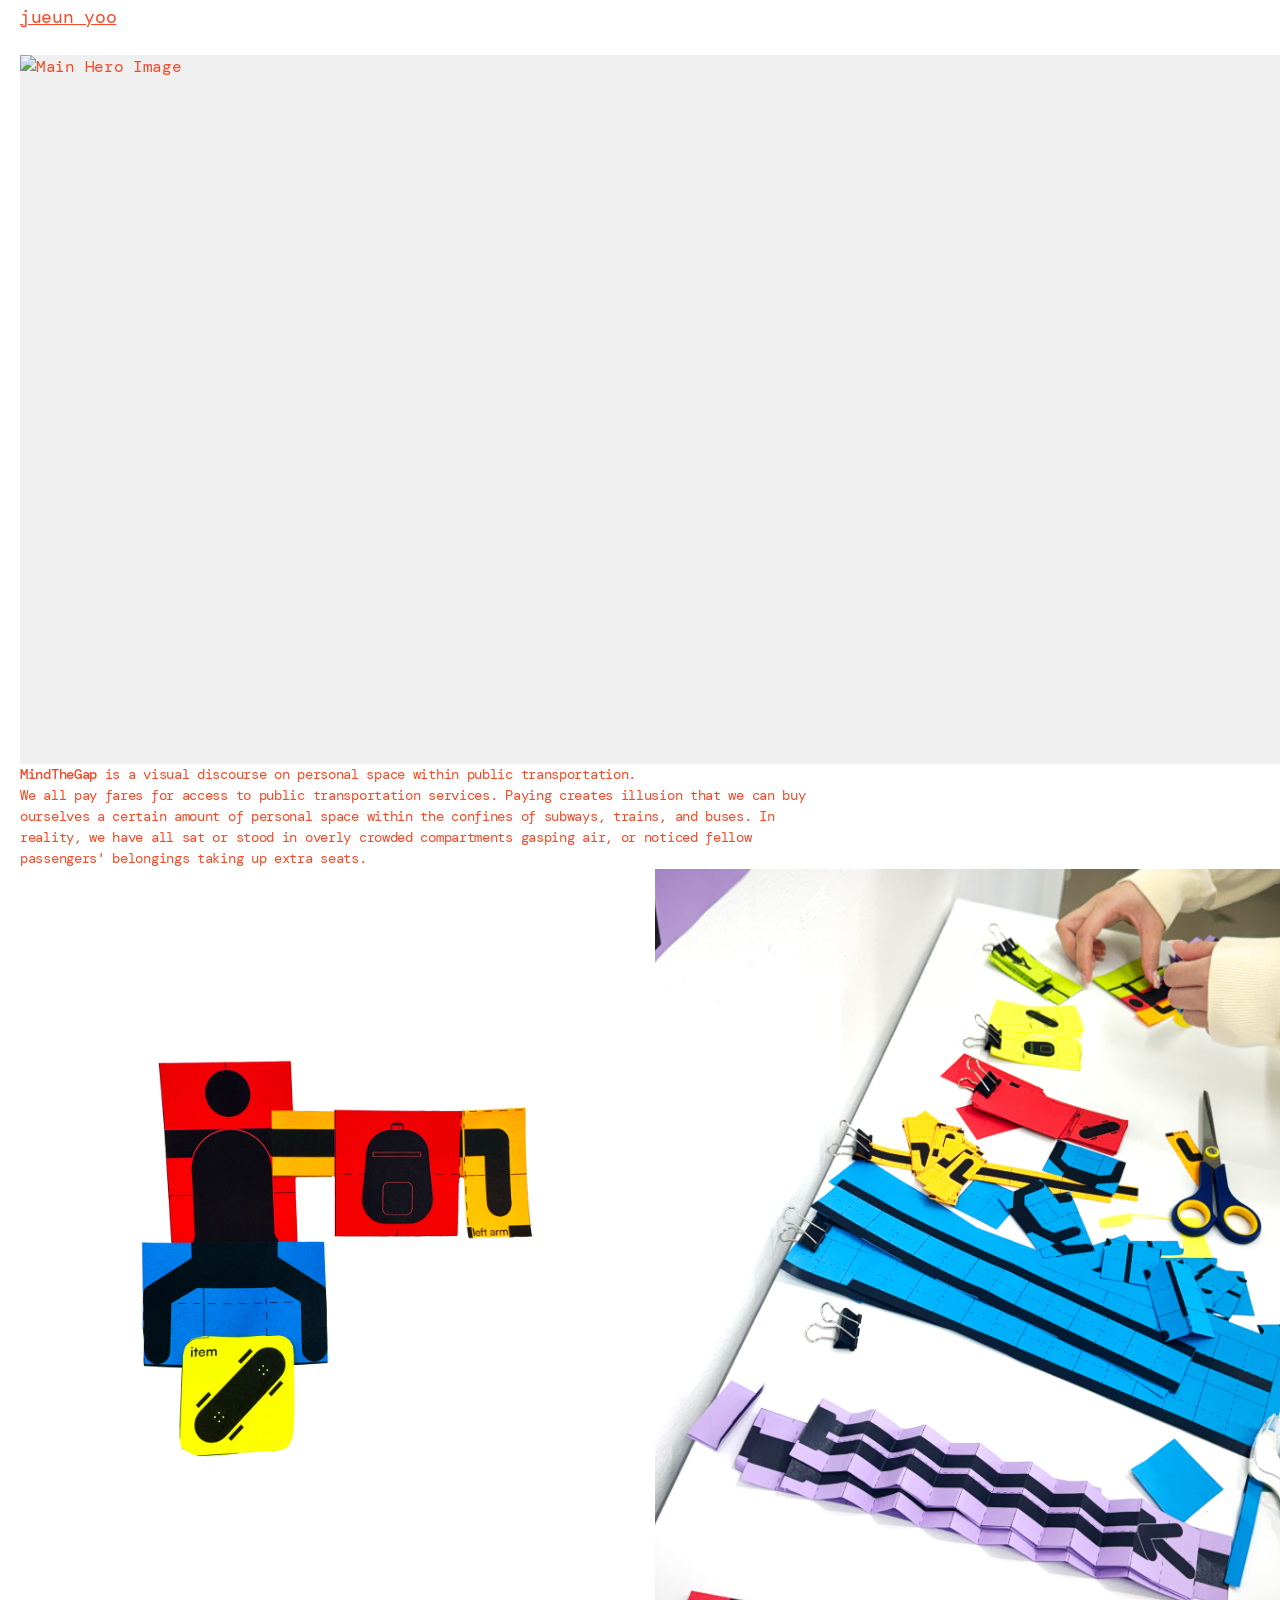
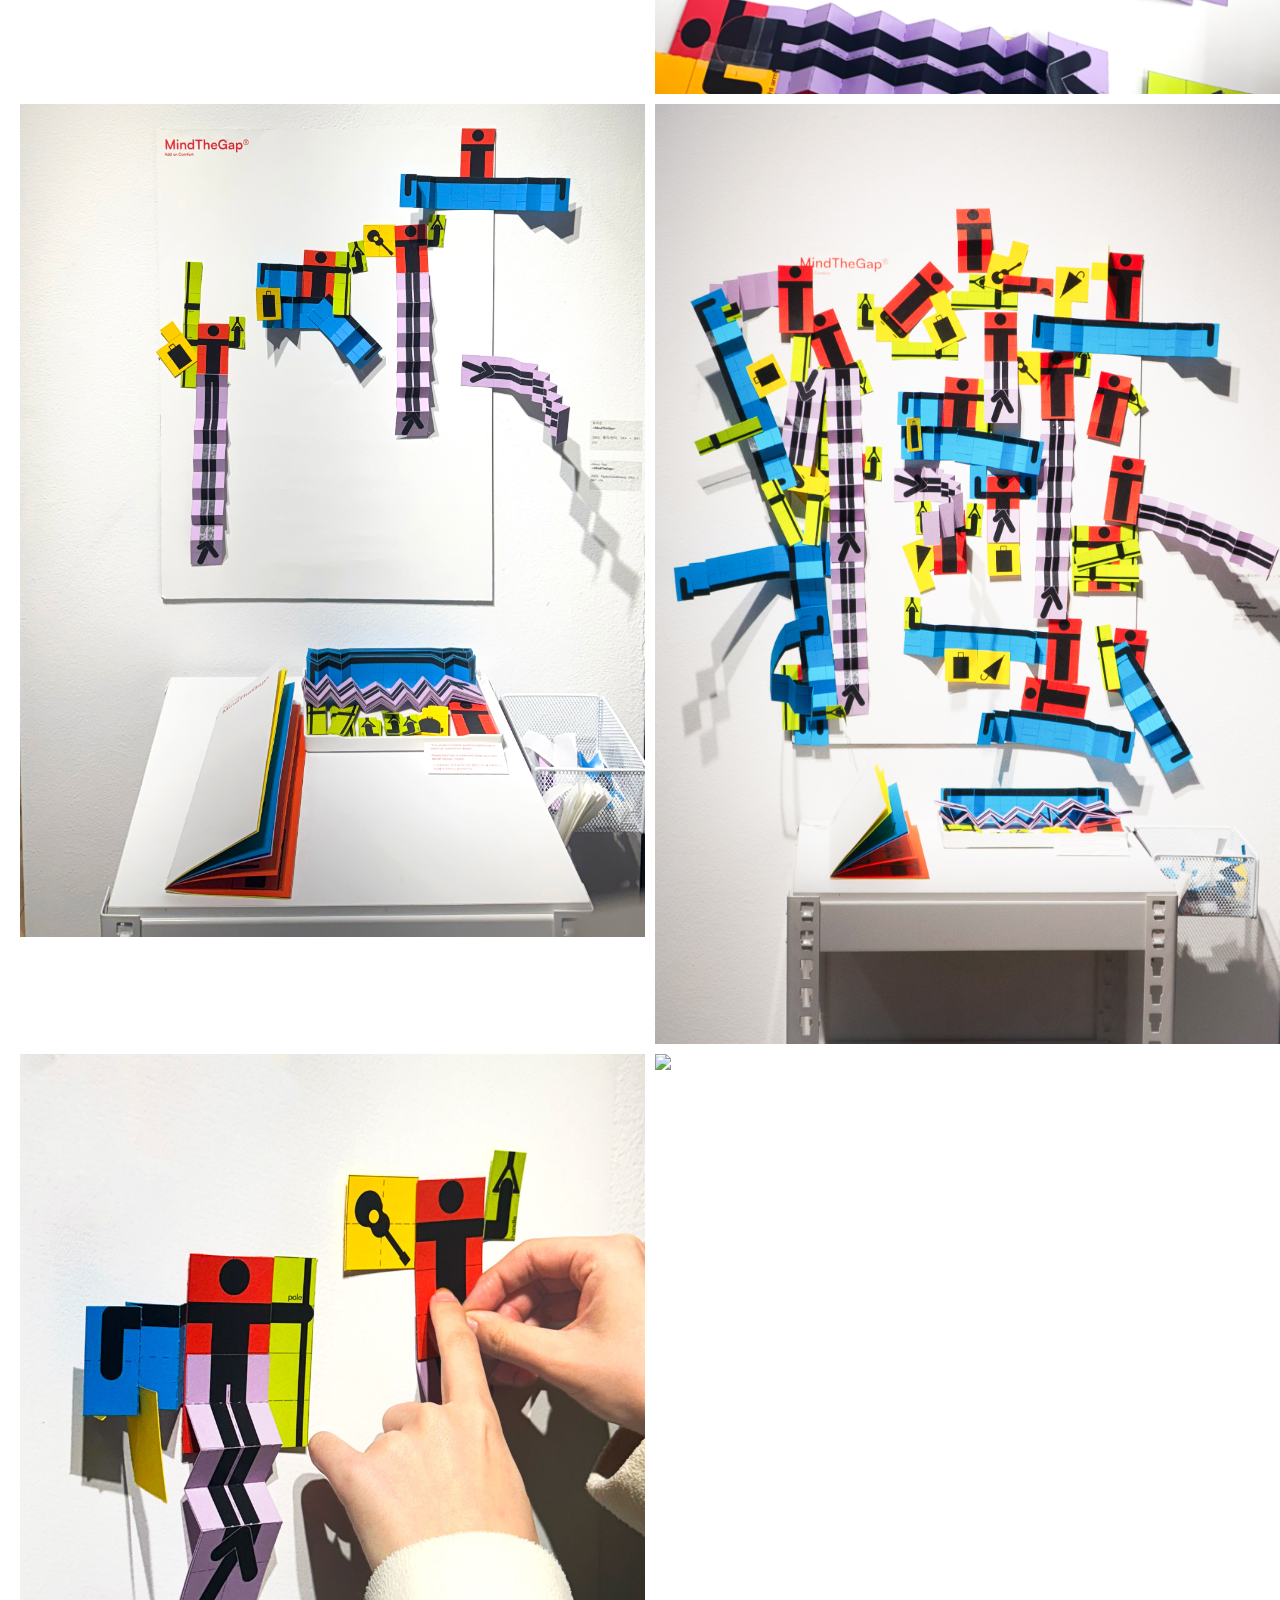
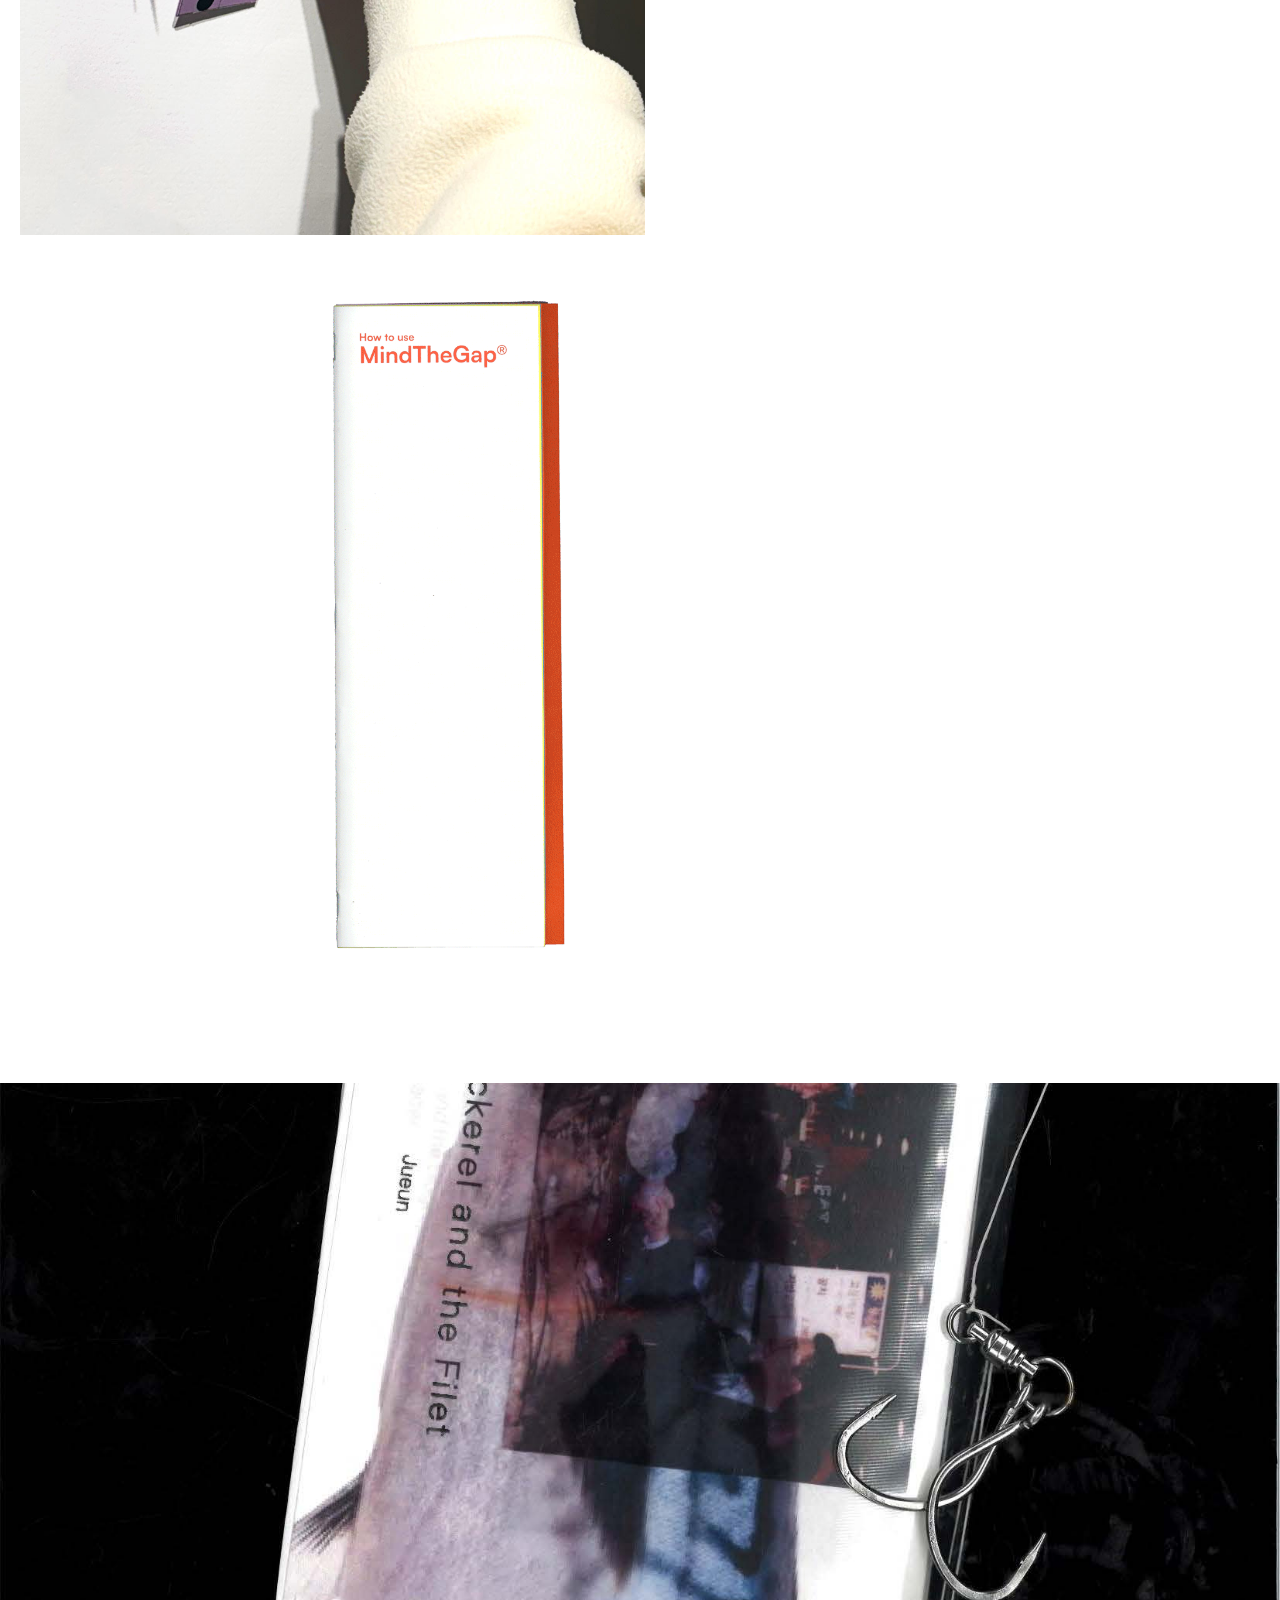
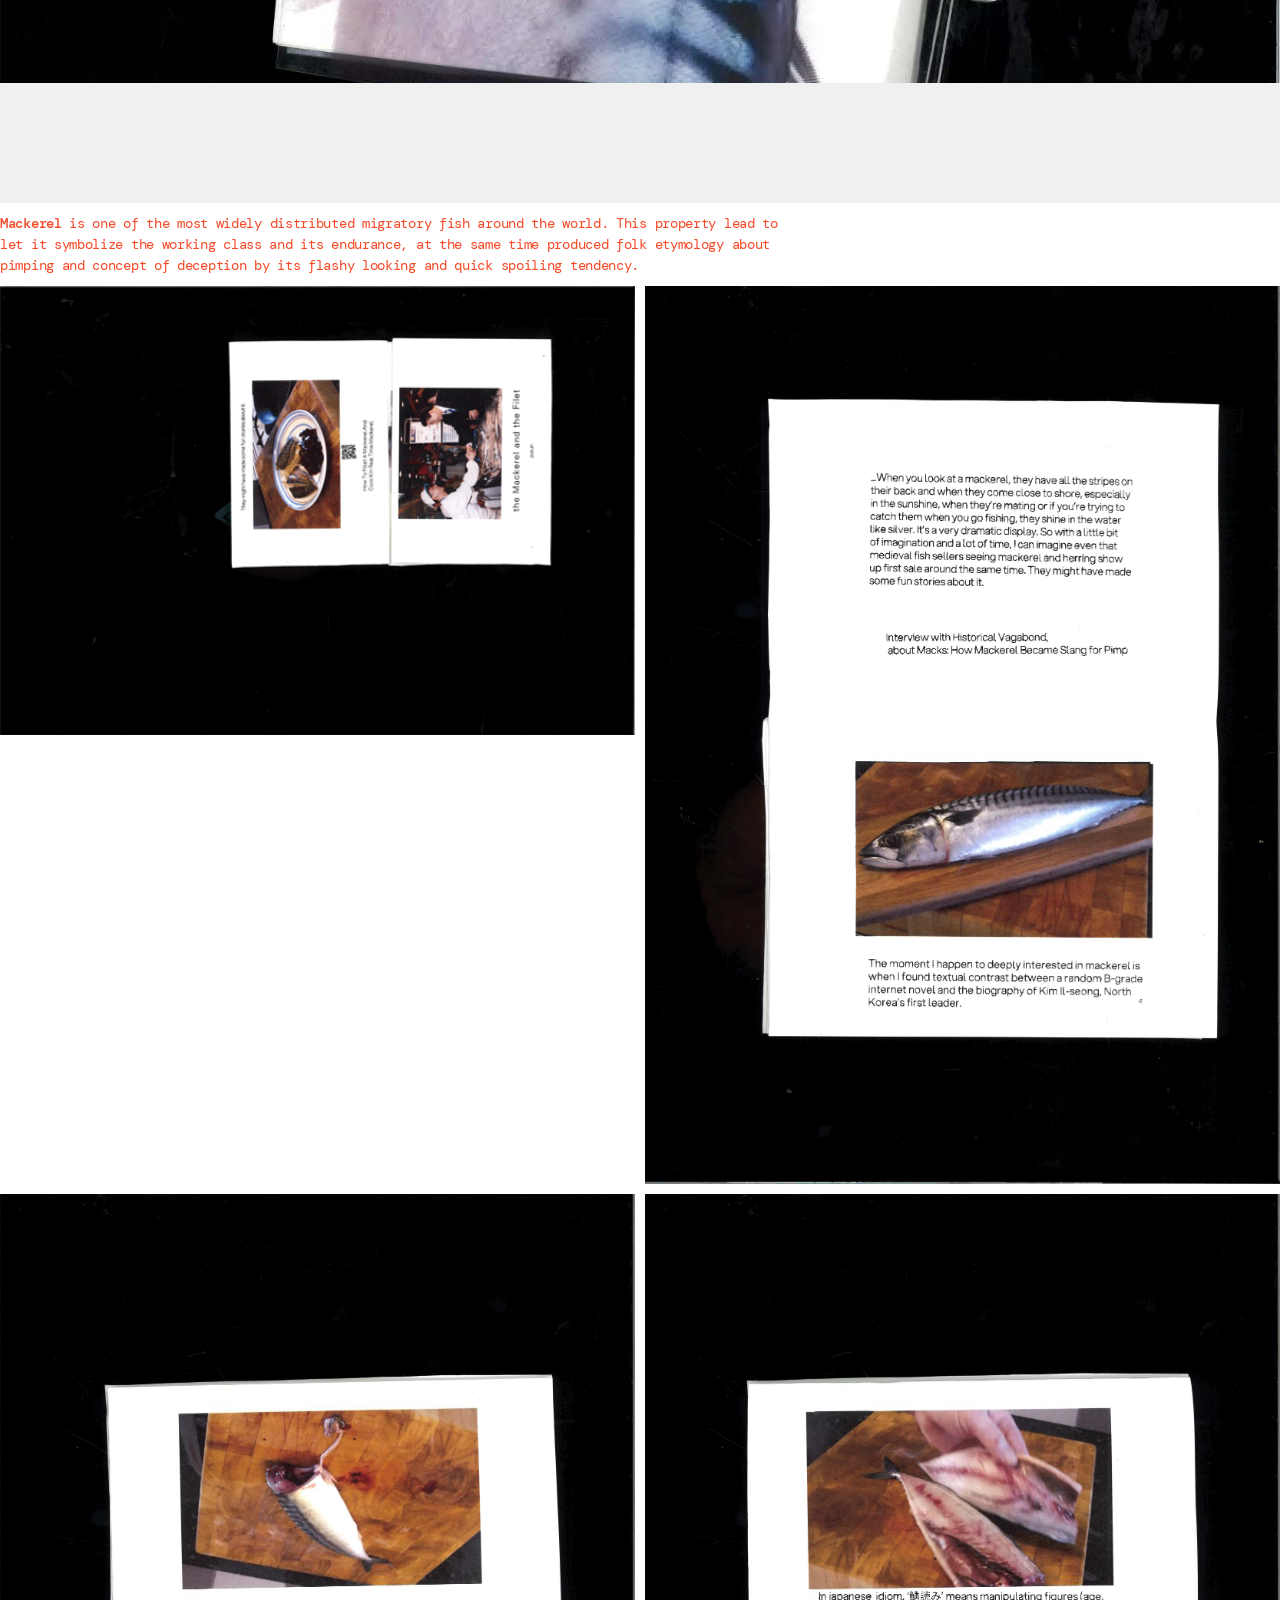
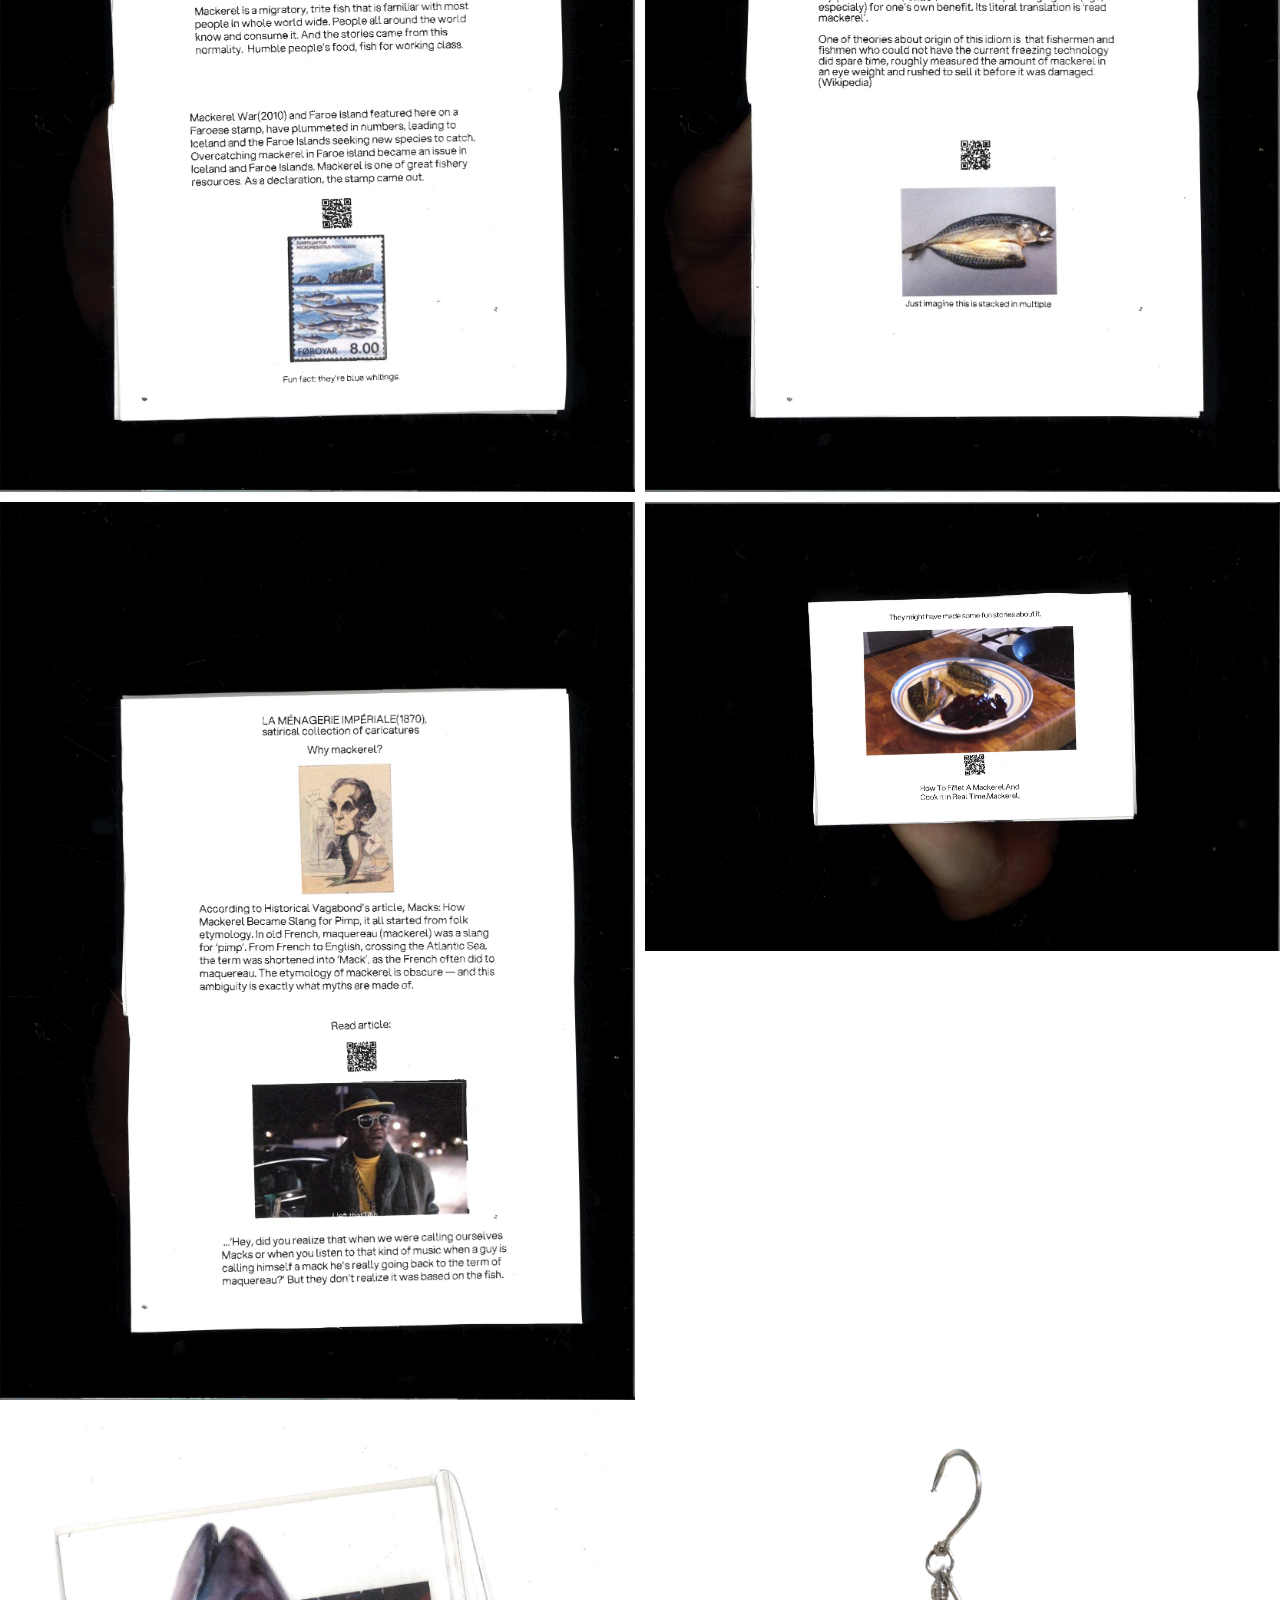
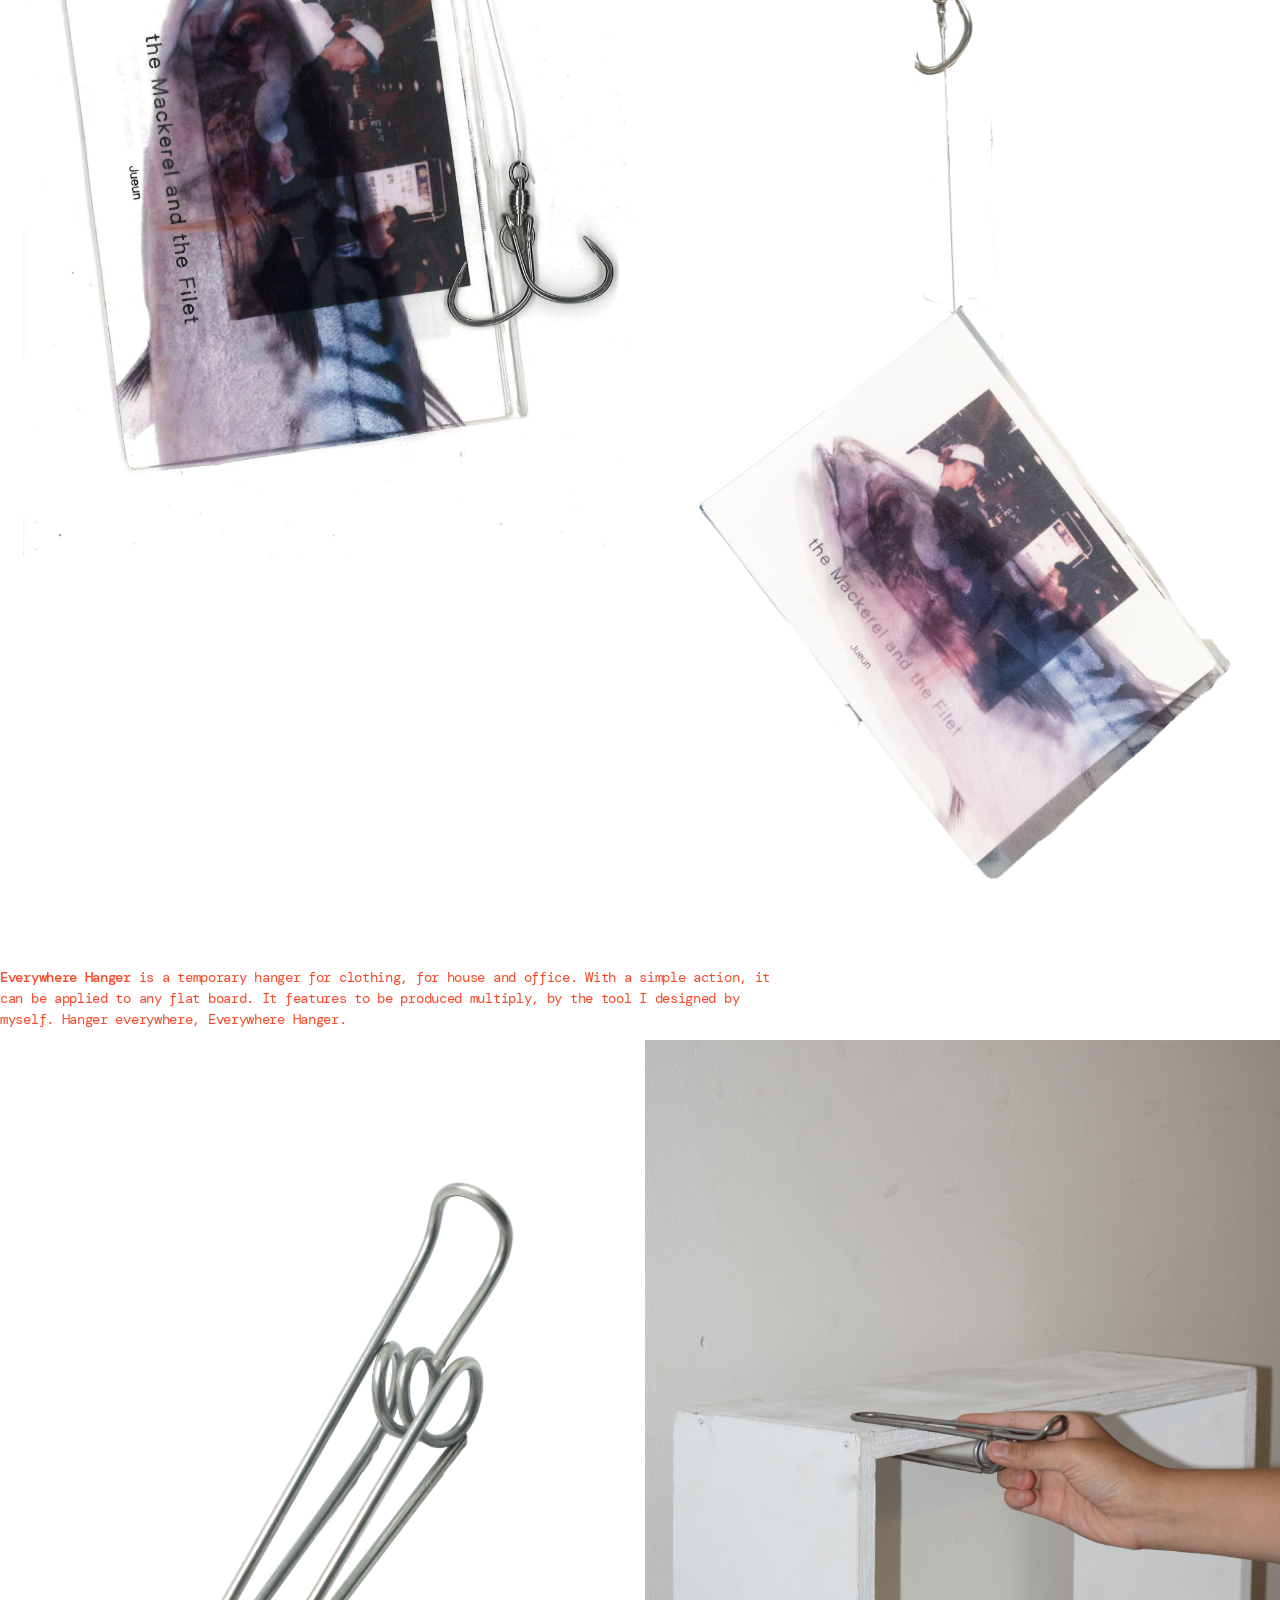
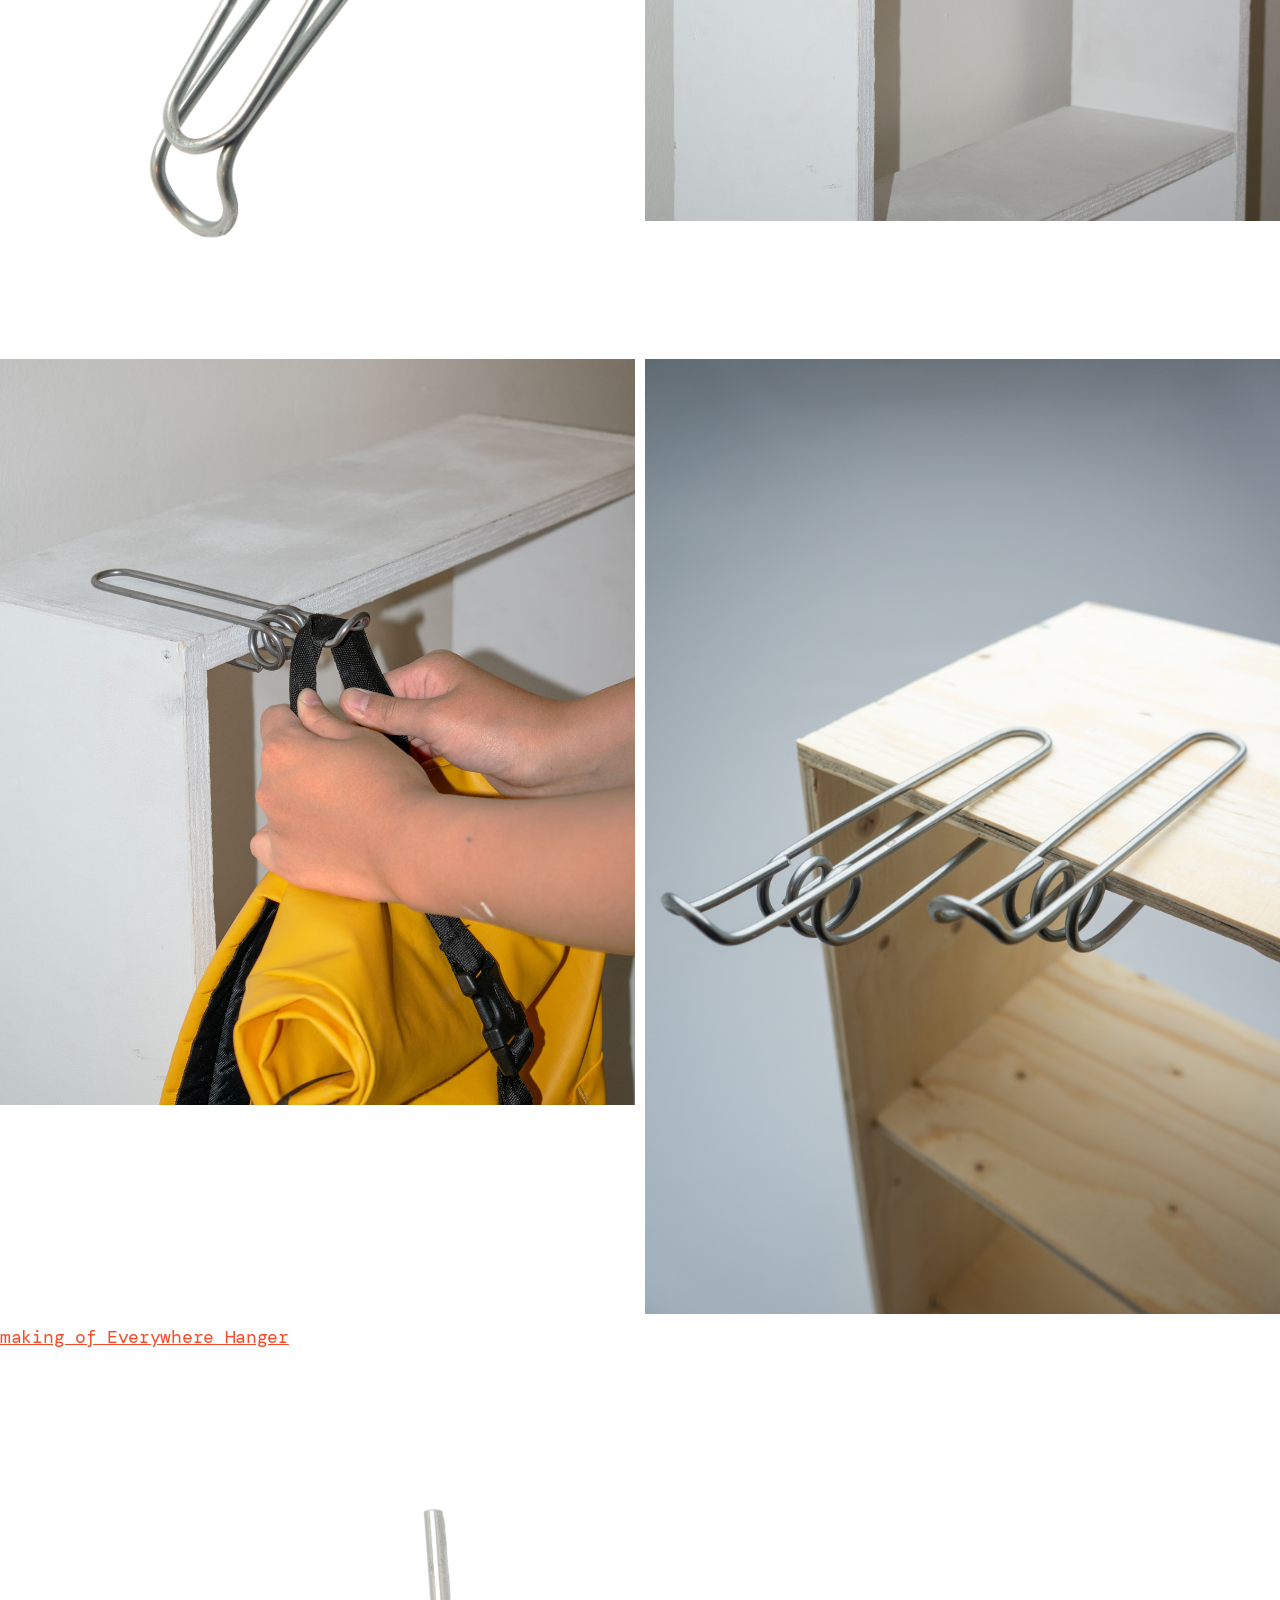
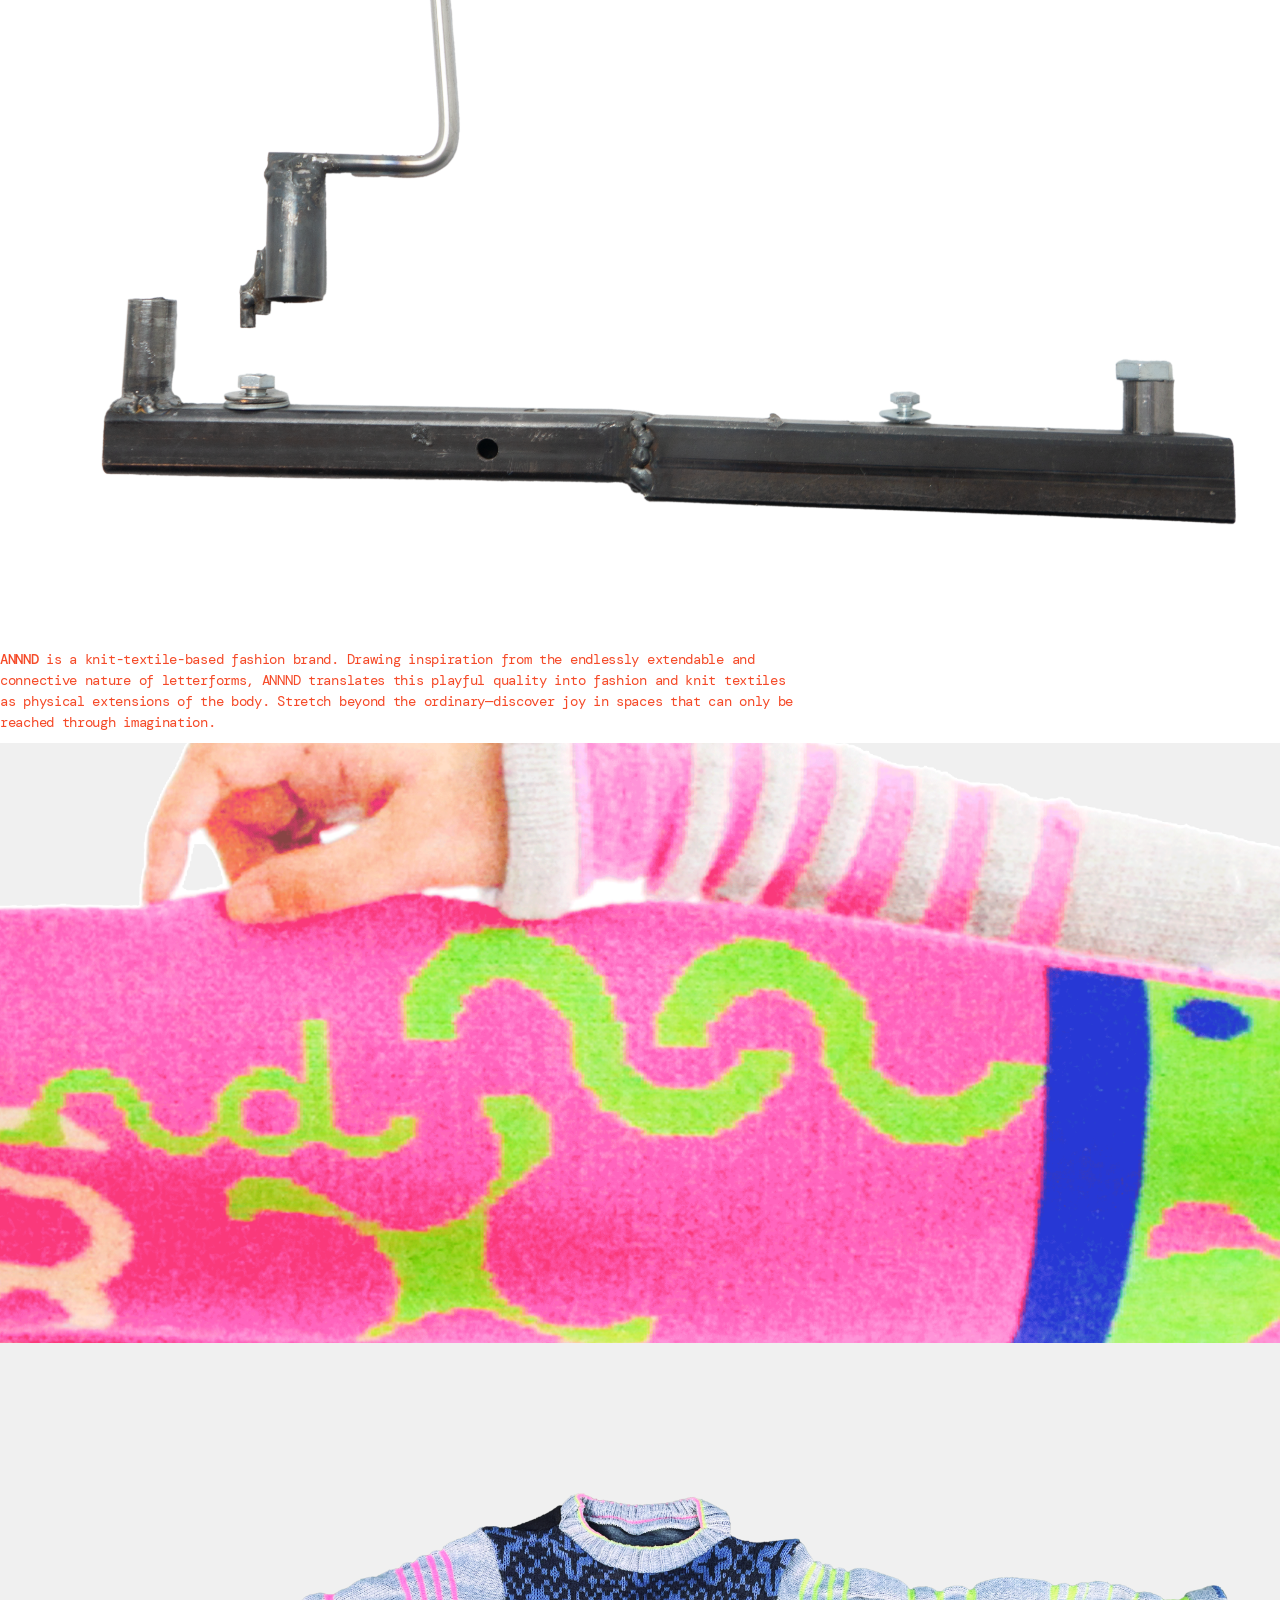
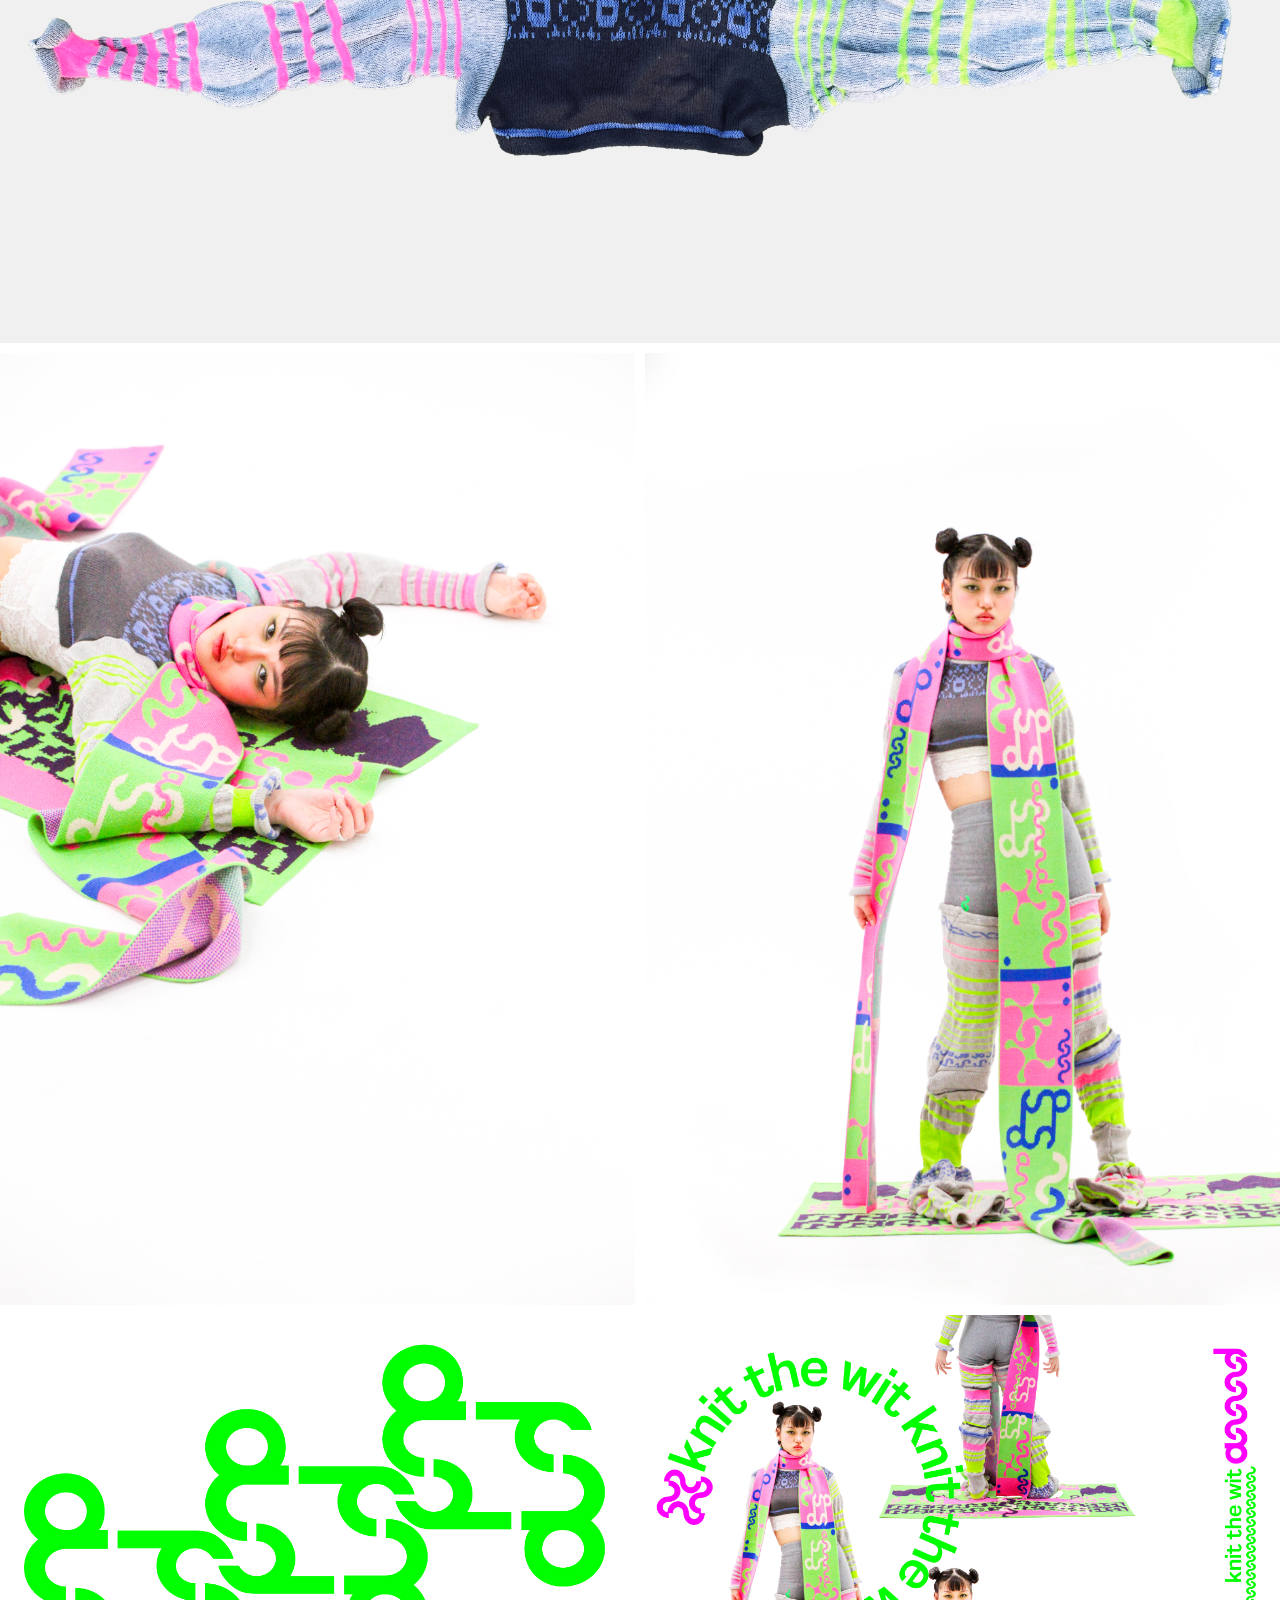
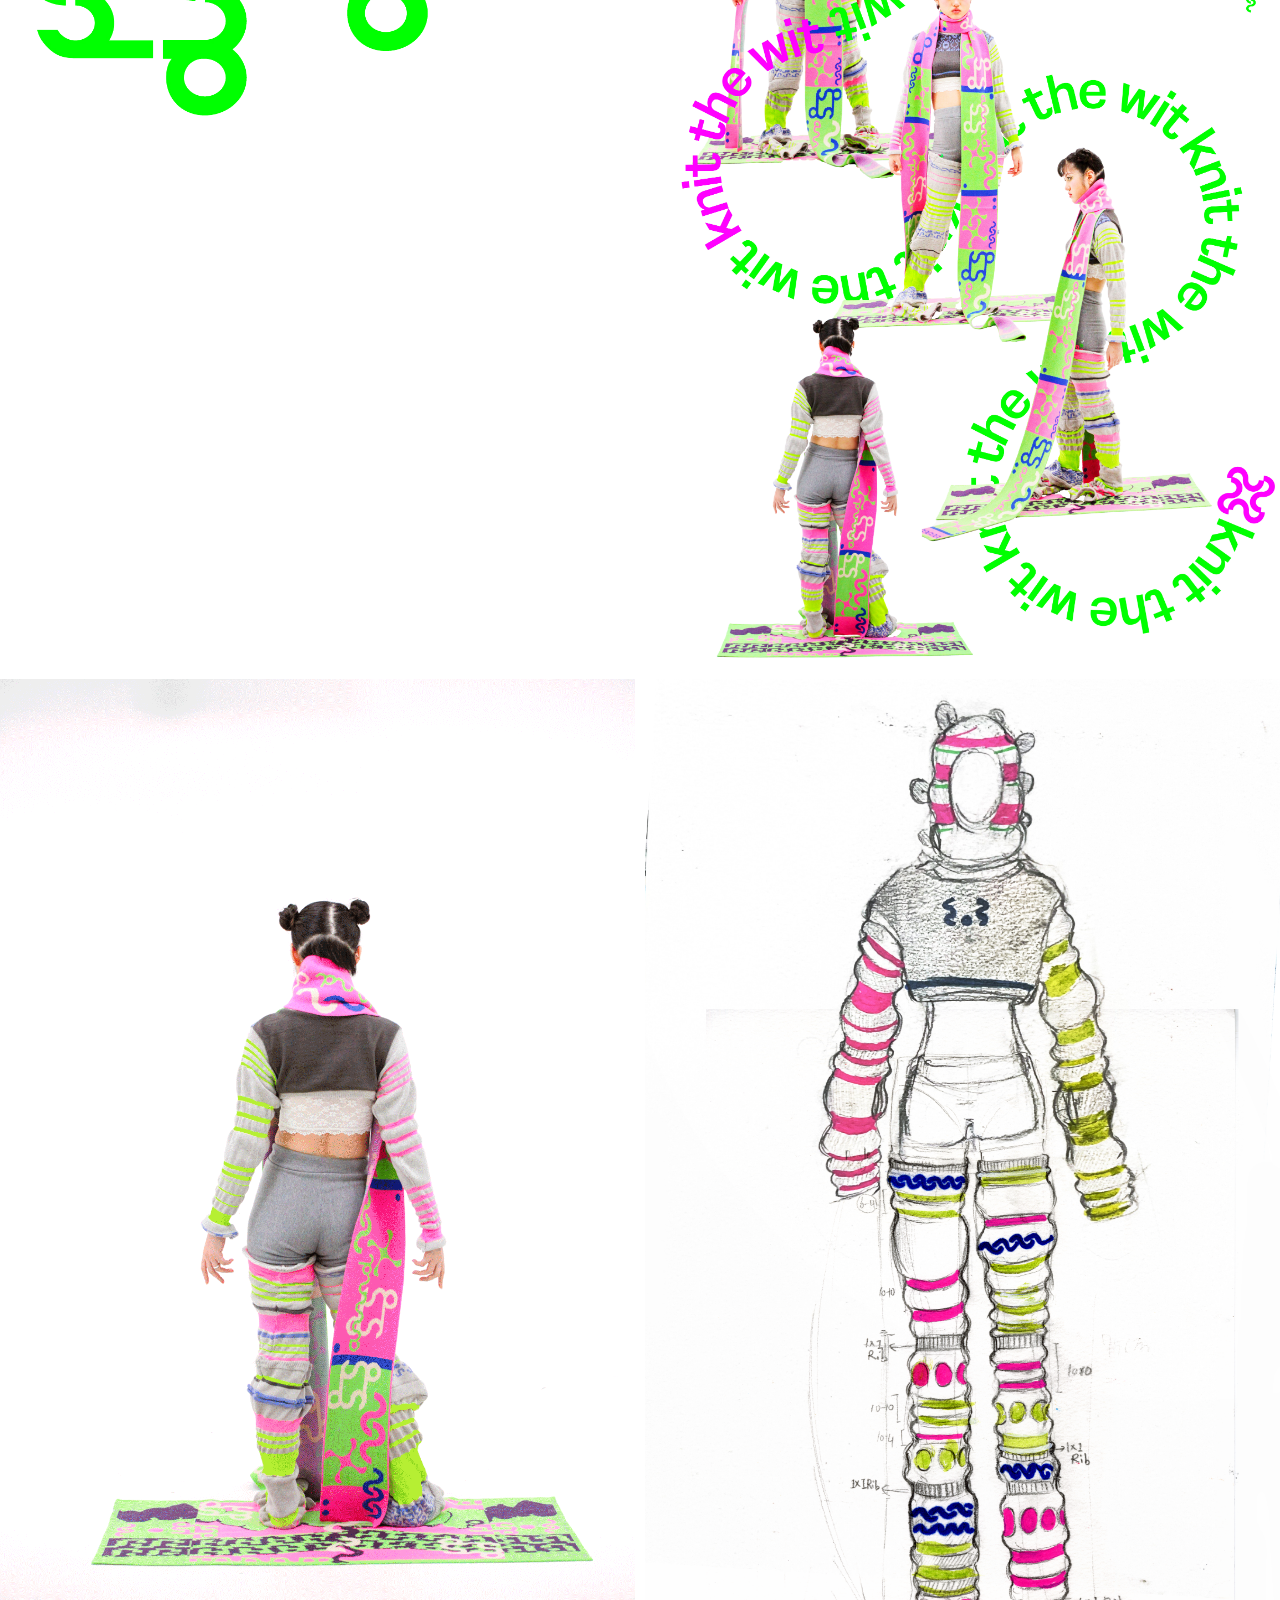
==== index.html @ 797c716d "Update index.html" ====
<!DOCTYPE html>
<html lang="ko">
<head>
  <meta charset="UTF-8">
  <meta name="viewport" content="width=device-width, initial-scale=1.0">
  <title>Jueun Yoo</title>
  <link rel="preload" as="image" href="images/Mtg_hero.webp" type="image/webp">
<link rel="preconnect" href="https://fonts.googleapis.com">
<link rel="preconnect" href="https://fonts.gstatic.com" crossorigin>
<link href="https://fonts.googleapis.com/css2?family=DM+Mono:ital,wght@0,300;0,400;0,500;1,300;1,400;1,500&family=DotGothic16&display=swap" rel="stylesheet">
  <link rel="icon" type="image/svg+xml" href="https://raw.githubusercontent.com/9june15-collab/Jueun-Yoo/refs/heads/main/icon.svg">
  <link rel="stylesheet" href="style.css">
</head>
<body>
      
  <br>
  
  <div class="container_archive">
    <p class="sticky-text"><a href="about.html">jueun yoo</a></p>
      <br>
      <!-- 프로젝트 2: MindTheGap -->
        <details class="project-dropdown" open>
          <summary class="dropdown-header">
            <span class="project-title">MindtheGap</span>
          </summary>

          <!-- 드롭다운으로 아래에 펼쳐지는 내용 -->
          <div class="hero-media">
  <img src="images/Mtg_hero.webp" 
    alt="Main Hero Image"
    width="1920" 
    height="1080"
    fetchpriority="high"
    decoding="async">
</div>
            <div class="project-info">
              <p id="detailDescription"><span class="highlight">MindTheGap</span> is a visual discourse on personal space within public transportation. 
              We all pay fares for access to public transportation services. Paying creates illusion that we can buy ourselves a certain amount of personal space within the confines of subways, trains, and buses. In reality, we have all sat or stood in overly crowded compartments gasping air, or noticed fellow passengers' belongings taking up extra seats. </p>
            </div>
 
            <div class="detail-media">
            
          <img src="images/Mindthegap.JPG">
              <img src="images/Mtg_proto.png">
              <img src="images/Mtg2.jpg">
              <img src="images/Mtg3.jpg">
              <img src="images/Mtg_photo.jpg">
              <img src="images/Mtg_exhibition.png">
              <img src="gifs/Mtg_booklet.gif">
            </div>
          </div>
        </details>

    <!-- 프로젝트 1: the Fillet and the Fish -->
          <details class="project-dropdown" open>
          <summary class="dropdown-header">
            <span class="project-title">the Filet and the Fish</span>
          </summary>

          <!-- 드롭다운으로 아래에 펼쳐지는 내용 -->
          <div class="dropdown-content">
            <div class="hero-media">
      <img src="images/macks.jpg" alt="Main Hero Image">
    </div>
            <div class="project-info">
              <p id="detailDescription"><span class="highlight">Mackerel</span> is one of the most widely distributed migratory fish around the world. This property lead to let it symbolize the working class and its endurance, at the same time produced folk etymology about pimping and concept of deception by its flashy looking and quick spoiling tendency. </p>
            </div>
      
            
            <div class="detail-media">
              <img src="gifs/mackerel1.gif">
          <img src="images/zine_pg2.png">
          <img src="images/zine_pg3.png">
          <img src="images/zine_pg4.png">
          <img src="images/zine_pg5.png">
          <img src="images/zine_pg6.png">
             <img src="images/mackerel zine.png">
              <img src="images/mackerel-zine.png">
            </div>
          </div>
        </details>
      <!-- 프로젝트 1: EverywhereHanger -->
    
          <details class="project-dropdown" open>
          <summary class="dropdown-header">
            <span class="project-title">Everywhere Hanger</span>
          </summary>

          <!-- 드롭다운으로 아래에 펼쳐지는 내용 -->
          <div class="dropdown-content" open>
            <div class="project-info">
              <p id="detailDescription"><span class="highlight">Everywhere Hanger</span> is a temporary hanger for clothing, for house and office. With a simple action, it can be applied to any flat board. It features to be produced multiply, by the tool I designed by myself. Hanger everywhere, Everywhere Hanger.</p>
            </div>

            <div class="detail-media">
            
          <img src="images/everywhere hanger.png">
          <img src="images/hanger.jpg">
              <img src="images/hanger2.jpg">
              <img src="images/hanger3.png">
              
            </div>
            <div class="hero-media2">
               <div class="project-info">
              <p><a href="https://vimeo.com/1214545983?share=copy" style="font-size 14px;">making of Everywhere Hanger</a></p>
              </div> 
              <img src="images/hanger_tool.png" style="width: 100%; height: auto;">
              
              </div>
          </div>
        </details>
      <!-- 프로젝트 2: ANNND -->
        <details class="project-dropdown" open>
          <summary class="dropdown-header">
            <span class="project-title">ANNND</span>
          </summary>

          <div class="dropdown-content">
            
            <div class="project-info">
                <p id="detailDescription"><span class="highlight">ANNND</span> is a knit-textile-based fashion brand. Drawing inspiration from the endlessly extendable and connective nature of letterforms, ANNND translates this playful quality into fashion and knit textiles as physical extensions of the body. Stretch beyond the ordinary—discover joy in spaces that can only be reached through imagination. </p>
            </div>
            <div class="hero-media">
              <img src="images/ANNND_hero.png">
     <img src="images/ANNND_upper.png">
    </div>
            
            <div class="detail-media">
           <img src="images/ANNND_thumb.jpg">
            <img src="images/ANNND.jpg">
               
         
              <img src="images/ANNND_vector.png">
               <img src="images/ANNND_poster.jpg">
              <img src="gifs/annnd.gif">
              <img src="images/ANNND_sketch.png">
              <img src="images/ANNND_exhib.png">
              <img src="images/ANNND_poster2.png">
               <img src="images/ANNND_muffler.png">
              <!-- <img src="images/ANNND_vector2.png"> -->
              
            </div> 
          </div>
        </details>

 
                  <!-- 프로젝트 2: WOW -->
        <details class="project-dropdown" open>
          <summary class="dropdown-header">
            <span class="project-title">Magazine WOW(82-85)</span>
          </summary>

          <!-- 드롭다운으로 아래에 펼쳐지는 내용 -->
          <div class="dropdown-content">

            <div class="detail-media">
               <div class="project-info">
              <p id="detailDescription"><span class="highlight">Magazine WOW</span> is a quarterly school magazine published twice a year—in spring and fall—by the Hongik University Editorial Committee since 1951.</p>
            </div>
          </div>
           
            <div class="sub-dropdown-group">
              <div class="detail-media">
                 <img src="images/WOW.png">
                <br>
                <p style="font-size: 14px;">Cover design of WOW 82</p>
            <img src="images/WOW_82_cover.png">
                <img src="images/WOW_82.png">
            <img src="images/WOW_82_1.png">
             <img src="images/WOW_82_sticker.png">
                <img src="images/WOW_83_1.png">
                <img src="images/WOW_83_goods.png">
                 <img src="images/WOW_84_1.png">
            <img src="images/WOW_84_bandaid.png">
            <img src="images/WOW_84_tincase.png">
                 <!-- <img src="images/WOW_85.png"> -->
            <img src="images/WOW_85_1.png">
                <br>
                <p style="font-size: 14px">Draft for cover of WOW 85</p>
                <img src="images/WOW_85_cover.png">
              </div>
   
            </div>
        </details>
      <!-- 프로젝트 2: Fair Isle Impromptu -->
        <details class="project-dropdown" open>
          <summary class="dropdown-header">
            <span class="project-title">Fair Isle Impromptu</span>
          </summary>

          <!-- 드롭다운으로 아래에 펼쳐지는 내용 -->
          <div class="dropdown-content">
            <div class="project-info">
              <p id="detailDescription">How much does temporal order govern the surface of a graphic? The knitting machine follows the holes of a punch card, producing patterns in strict sequence. Reverse play, repetition, omission—these are the language of time. <span class="highlight">Fair Isle Impromptu</span> is composed in real time and translated into graphic form.
By folding into a book, Fair Isle Impromptu reinterprets time in context of textile making. </p>
            </div>

            <div class="detail-media">
            
          <img src="images/f-impromptu.jpg">
          <img src="images/f-impromptu_wearing.png">
              <img src="images/F-imp_frags.png">
            </div>
          </div>
        </details>


              <!-- 프로젝트 2: Special Lecture Poster-->
        <details class="project-dropdown" open>
          <summary class="dropdown-header">
            <span class="project-title">Poster for Special Lecture</span>
          </summary>

          <!-- 드롭다운으로 아래에 펼쳐지는 내용 -->
          <div class="dropdown-content">
            <div class="project-info">
              <p id="detailDescription"><span class="highlight">Poster for special lecture</span> of OJOS & POT, 2024</p>
            </div>

            <div class="detail-media">
            
          <img src="images/poster.jpg">
              <img src="gifs/poster.gif">
            </div>
          </div>
        </details>
          
            <!-- 프로젝트 2: CuppingT -->
        <details class="project-dropdown" open>
          <summary class="dropdown-header">
            <span class="project-title">Cupping T</span>
          </summary>

          <!-- 드롭다운으로 아래에 펼쳐지는 내용 -->
          <div class="dropdown-content" >
            <div class="project-info">
              <p id="detailDescription">Project outcome for Communication Design(1), Hongik University.
                Beauty can come from the strangest of places, even the most disgusting of places. It’s the ugly things I notice more, because other people tend to ignore the ugly things. 
              
                (Redesigned in 2026)</p>
            </div>

            <div class="detail-media">
            
          <img src="images/cupping.png">
              <img src="images/cupping2026.JPG">
          <img src="images/Cupping2024.jpeg">
              
            </div>
          </div>
        </details>
      </main>

    

</div>
   

</body>
</html>
---- style.css ----
* {
    box-sizing: border-box;
    margin: 0;
    padding: 0;
}

.container {
display: grid;
  width: 100%;
  max-width: 1300px;
  margin: 0 auto;

}

.container_archive {
  width: 100%;
  max-width: 1410px;
  margin: 0 auto;            
  /* padding: 0 10px; */
    margin-top: -40px;
    padding-left: 20px;
    padding-bottom: 20px;
   
}
.thumbnail-box {   
 grid-area: 0 / 1;
    width: 95%;
    min-width: 300px;
    align-item: right;
  z-index: 10;        /* 텍스트 위에 떠있도록 레이어 지정 */
}

.sticky-text {
  position: fixed;
  /* top: 10px;          /* 화면 상단에서 20px 위치에 스크롤이 도달하면 고정됨 (필수) */ */
    font-size: 22px;
  z-index: 100;       /* 스크롤 시 다른 텍스트나 이미지 위로 오도록 설정 */
  color: #F54927;
     align-items: right;
}

.thumbnail-box img {
 width: 100%;

  height: auto;
 left: 100%;          /* container의 오른쪽 끝에서 시작 */
  margin-left: 20px;
   
     
}

body{

 font-family: "DM Mono", monospace;
  font-weight: 400;
  font-style: normal;
letter-spacing: -0.3px;
line-height: 1.5;

    color: #F54927;
    padding-top:20px;
    
    
}

 a, p, h1, h2, h3, h4, h5, h6, li, summary {
  max-width: 800px;  
  width: 100%;           /* 화면이 좁아지면 가변적으로 줄어듦 */
  word-break: keep-all;  /* 한글/단어 단위 깨짐 방지 */
  overflow-wrap: break-word; /* 너무 긴 단어/URL이 들어올 때 박스를 뚫고 나가지 않도록 방지 */
color: #F54927;

    font-size: 18px;
} 
.highlight {
  font-weight: 500; /* 또는 font-weight: 700; */
}
.header{
    grid-area: 1 / 1;
    z-index: 90;
     font-size: 14px;
  line-height: 1.5;
}

/* 2차 수정본(상세페이지)*/

.project-item {
    position: relative;
    cursor: pointer;
}

.project-title {
position: sticky;
  top: 20px;           
  z-index: 90;

  /* 전체 페이지 기준 가로 중앙 정렬 */
  justify-self: center; /* Grid 아이템 자체를 가로 중앙 배치 */
  text-align: center;   /* 텍스트 내용 가로 중앙 정렬 */

  color: #F54927;
  font-size: 16px;
  padding: 4px 0;
  cursor: pointer;
    /* padding-top: 20px; */
    
}

.project-title::-webkit-details-marker {
    display: none; /* 브라우저 기본 화살표 숨김 */
}

.project-title:hover {
    text-decoration: underline;
}


/* [오른쪽] 상세 패널 영역 */
.detail-panel-area {
    width: 45%;
    position: relative;
}

.empty-state {
    padding: 40px;
    color: #999;
    font-size: 0.85rem;
}
.dropdown-thumbnail{
    width: 30%;            /* 썸네일 가로 크기 */
  height: auto;           /* 썸네일 세로 크기 */
    min-width: 300px;
  object-fit: cover;      /* 이미지 비율 유지하며 채우기 */
  flex-shrink: 0;         /* 공간 부족해도 썸네일 크기 유지 */
  transition: transform 0.2s ease;
}
/* 💡 핵심: 드롭다운이 열렸을 때 (왼쪽 텍스트 : 오른쪽 이미지 2열) */
.dropdown-content {
    display: flex;
  flex-direction: column; /* 위에서 아래로 배치 */
  gap: 10px;
  padding: 10px 0;
  /* margin-top: 30px; */
}
details[open] > summary::before {
  content: "𖭅"; 
  color: #F54927;     /* 글리프 색상 변경 */
    list-style: none;
}
font-size: 0.8em;
    font-weight: bold;
}

summary::-webkit-details-marker {
  display: none;
}
summary {
  list-style: none;
}
details[open] summary::before {
  color: transparent;
}

details[open] summary .project-title,
details[open] summary {
  color: transparent; /* 글씨 색상을 투명하게 변경 */
}
.hero-media {
  width: 100%;
  position: static;
  background-color: #f0f0f0; 
  aspect-ratio: 16 / 9;     }

.hero-media img {
  width: 100%;
  height: auto;
  max-height: 600px;
  object-fit: cover;
  display: block;
}
.hero-media2 {
  width: 100%;
  position: static; /* sticky가 아니므로 스크롤을 따라 위로 올라감 */
}

.hero-media2 img {
  width: 80%;
  height: auto;
  object-fit: cover;  /* 비율 유지 */
  display: block;
}
/* 2. 각 드롭다운 기본 상태 (닫혔을 때 - 1칸 차지) */
.project-dropdown {
justify-content: center;
  width: 100%;
}

/* 열린 상태의 링크 강조 */
.project-item[open] .project-title {
   position: sticky;
  /* top: 60px; */
  z-index: 90;

  list-style: none;
  padding-top: 10px;
}
.project-dropdown[open] .dropdown-thumbnail {
  display: none;
}
/* 왼쪽 텍스트 정보 */
.project-info {
   position: static;
  /* top: 30px;*/
  z-index: 80;
  /* padding: 12px 0; */
    
}

.project-info p {
    font-size: 14px;
  line-height: 1.5;
  white-space: pre-line;
}

/* 오른쪽 이미지 미디어 (2열 균등 배치) */
.detail-media {
    display: grid;
  grid-template-columns: repeat(2, 1fr);
  gap: 10px;
  width: 100%;
}

.detail-media img {
    width: 100%;
    height: auto;
    display: block;
}

/* 화면이 좁아지는 모바일 환경 분기 */
@media (max-width: 768px) {
    .container_archive {
        padding: 0 20px 40px 20px;
    }
    
    .dropdown-content {
        grid-template-columns: 1fr;
        gap: 20px;
    }
    
    .detail-media {
        grid-template-columns: 1fr;
    }
    
    .project-info {
        position: static;
    }

    body, summary, p {
    font-weight: 400;
  }
}
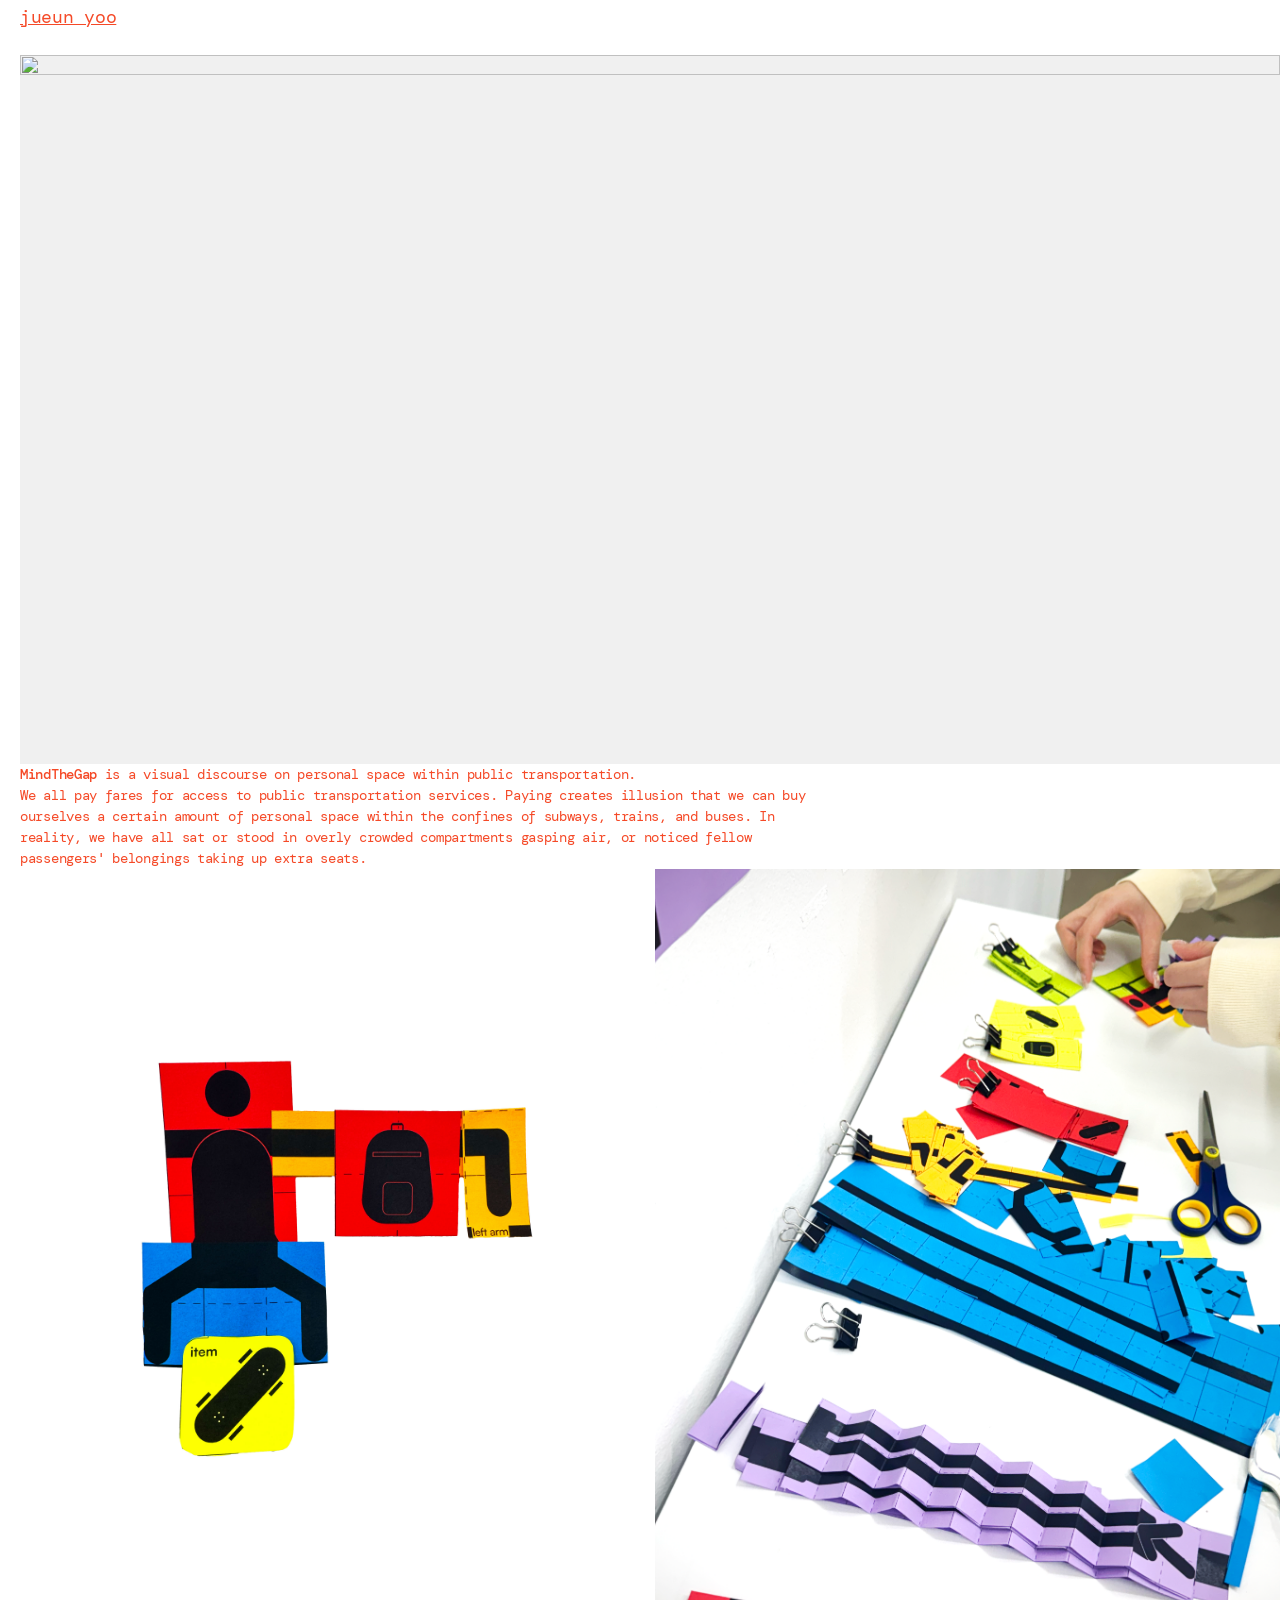
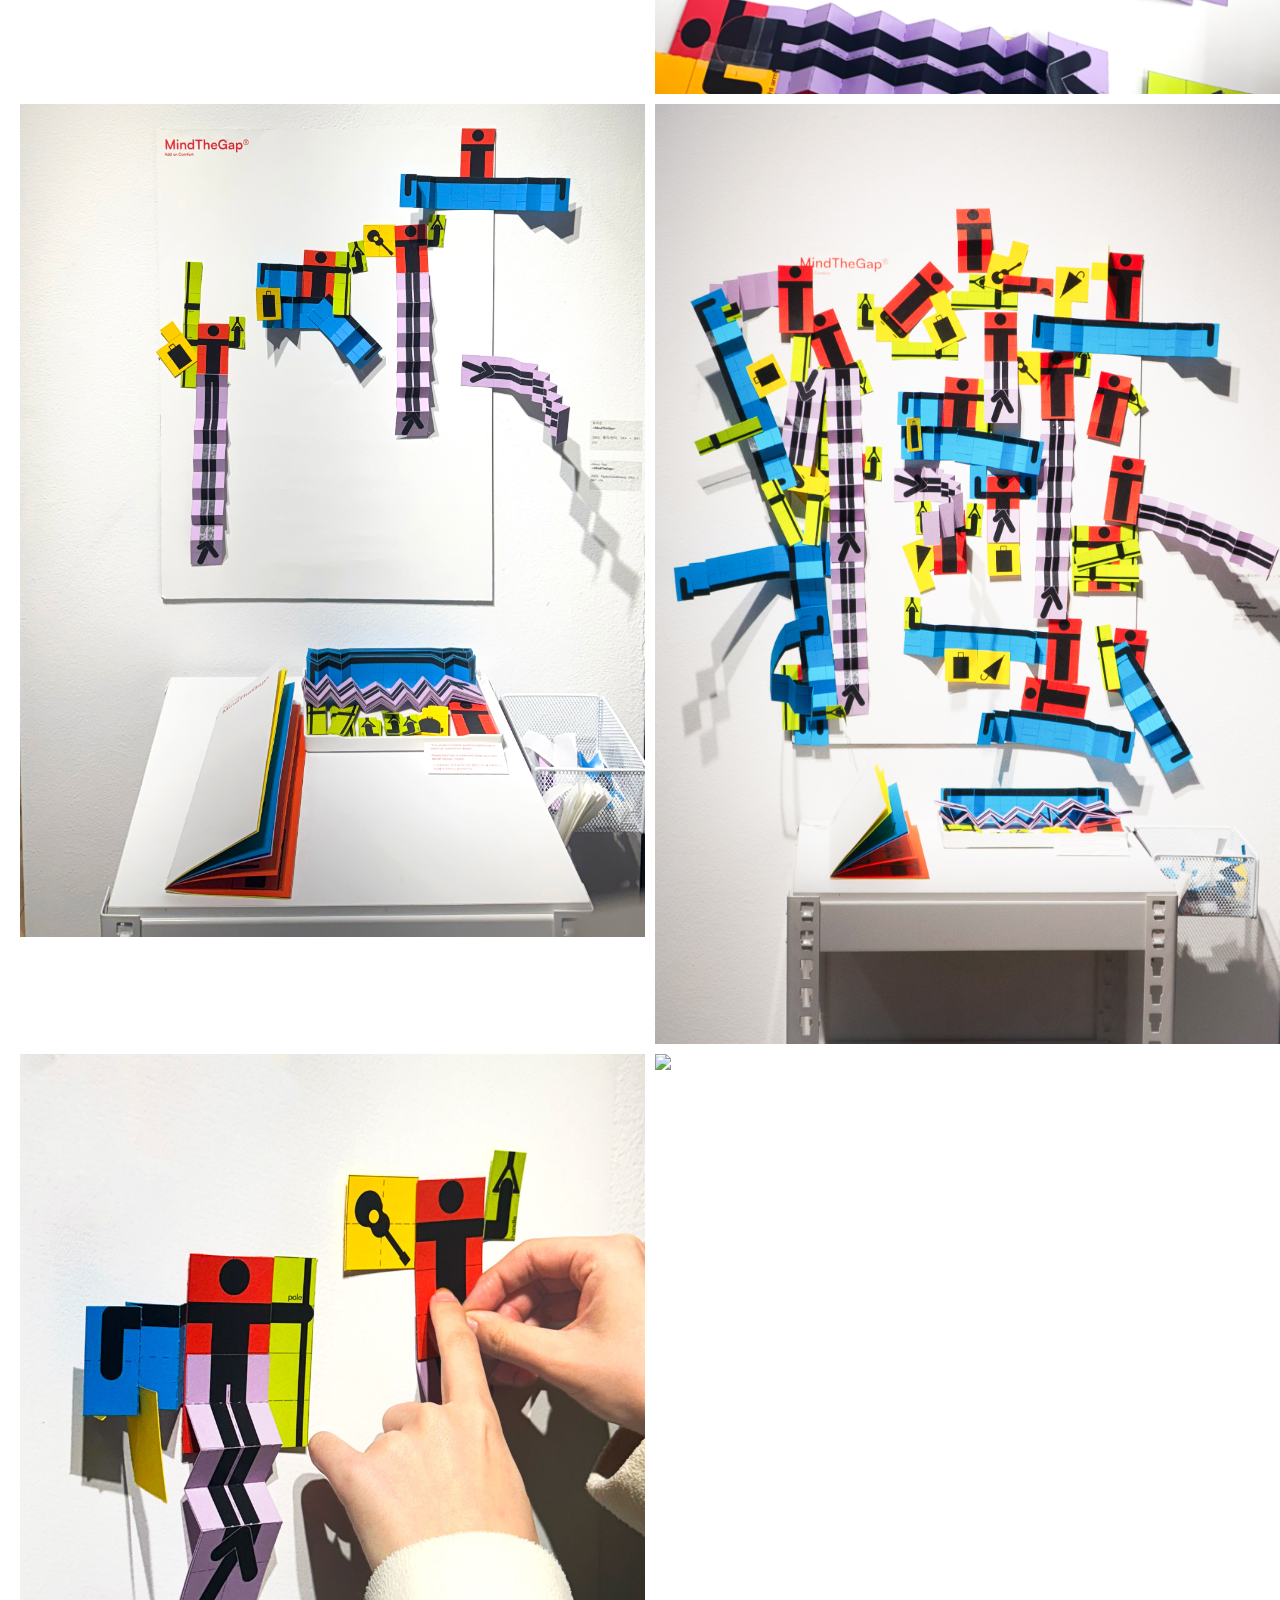
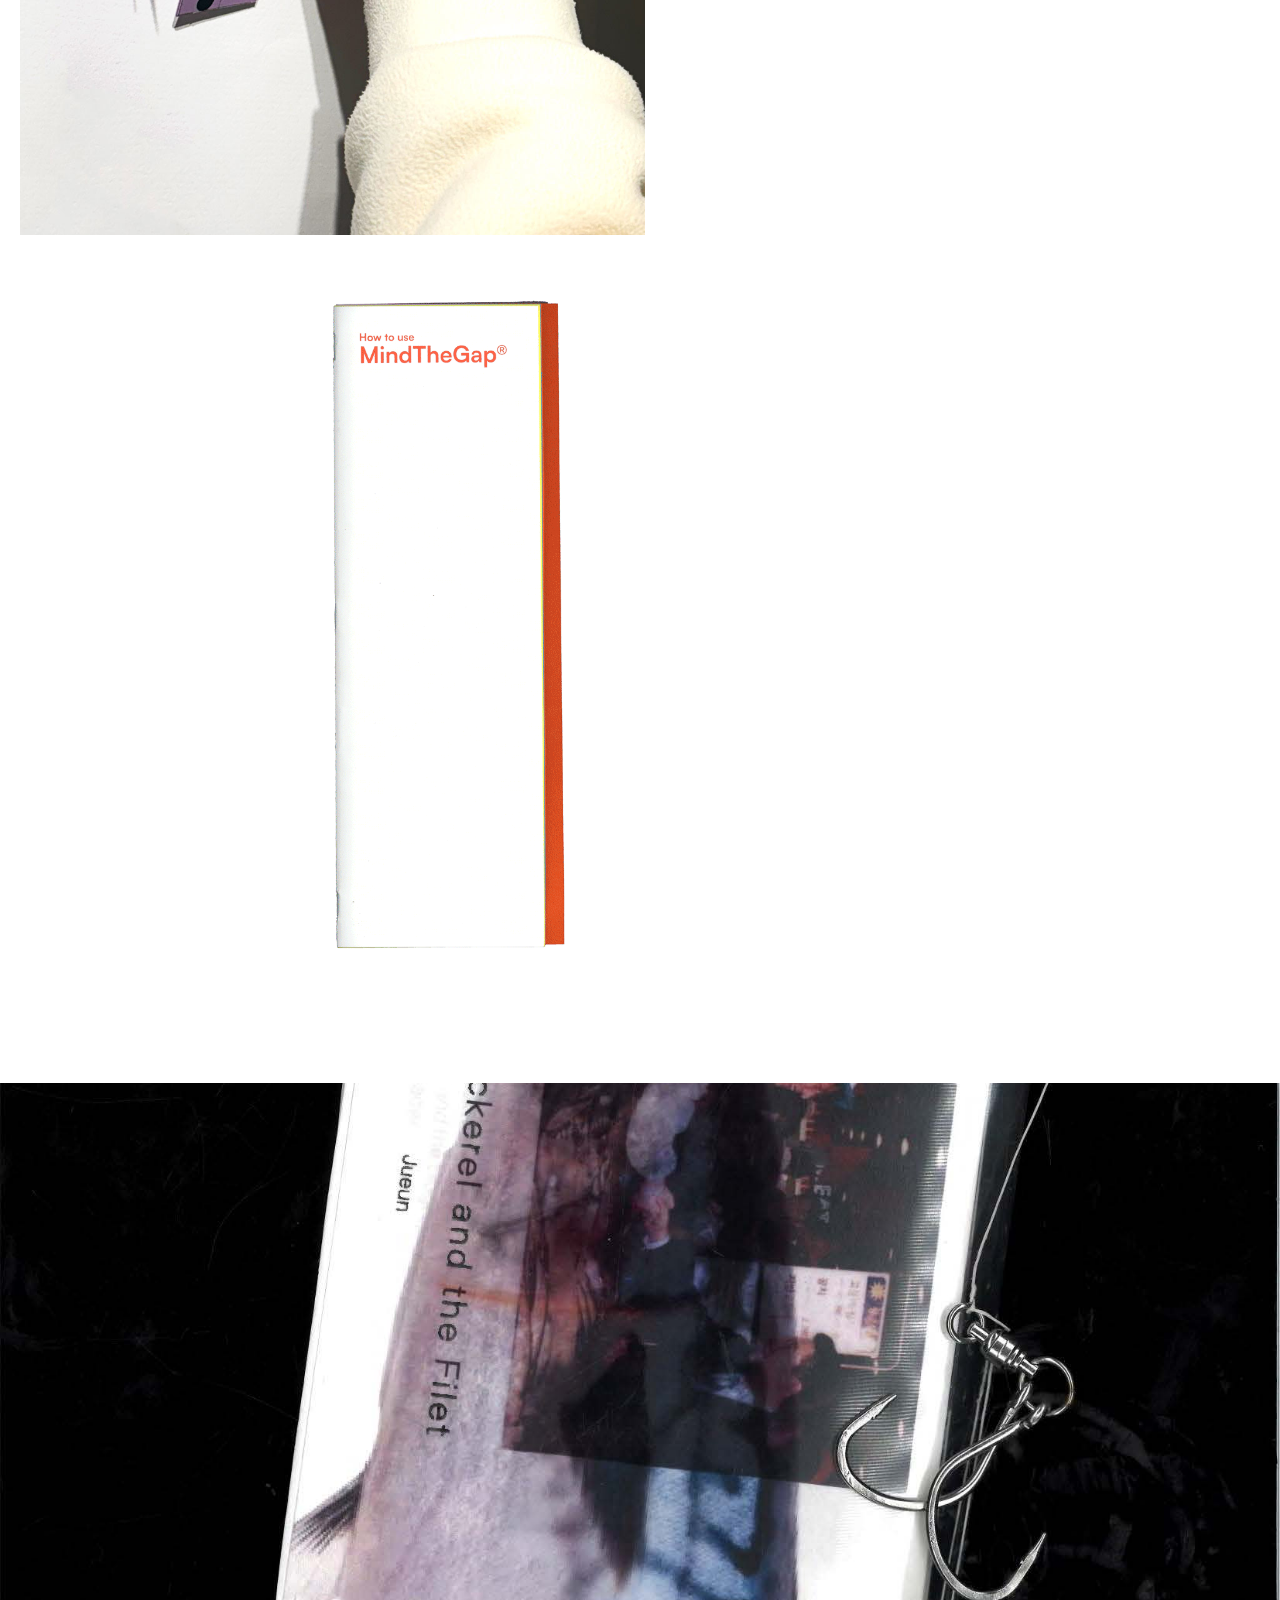
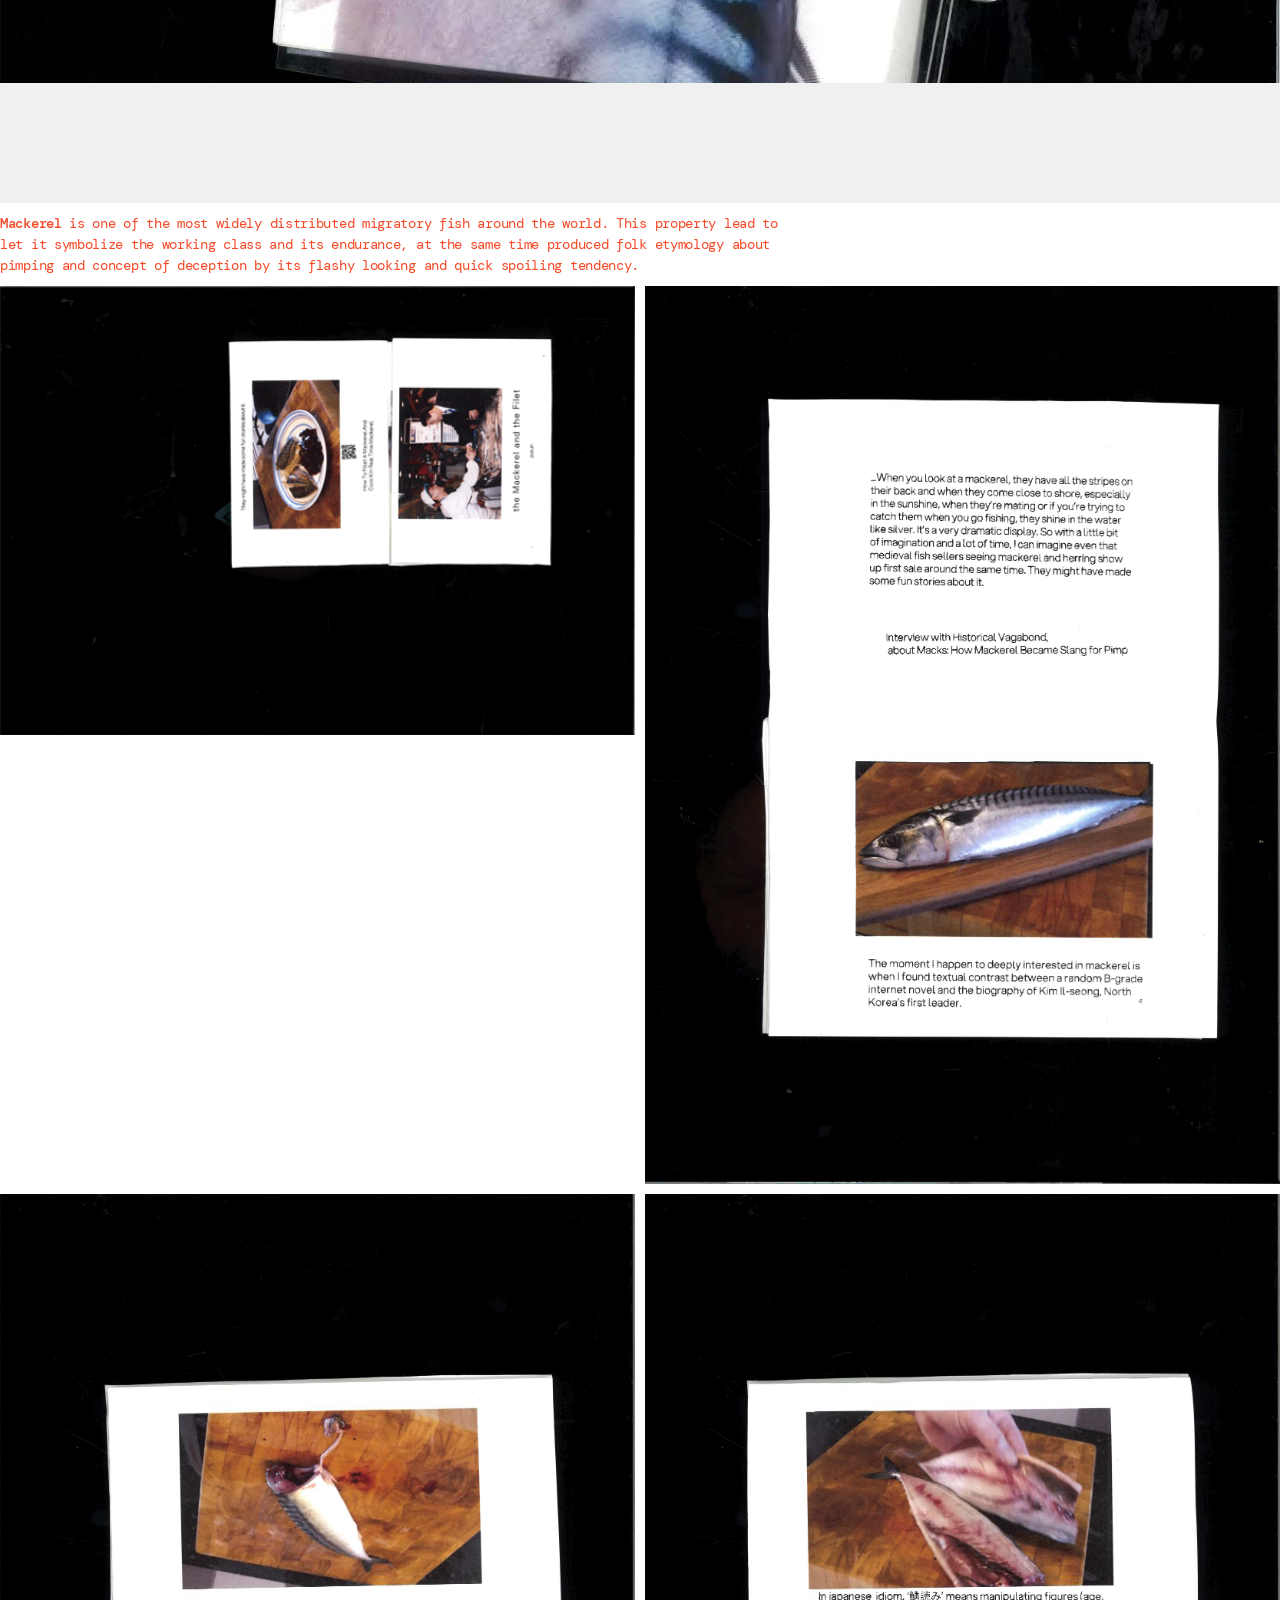
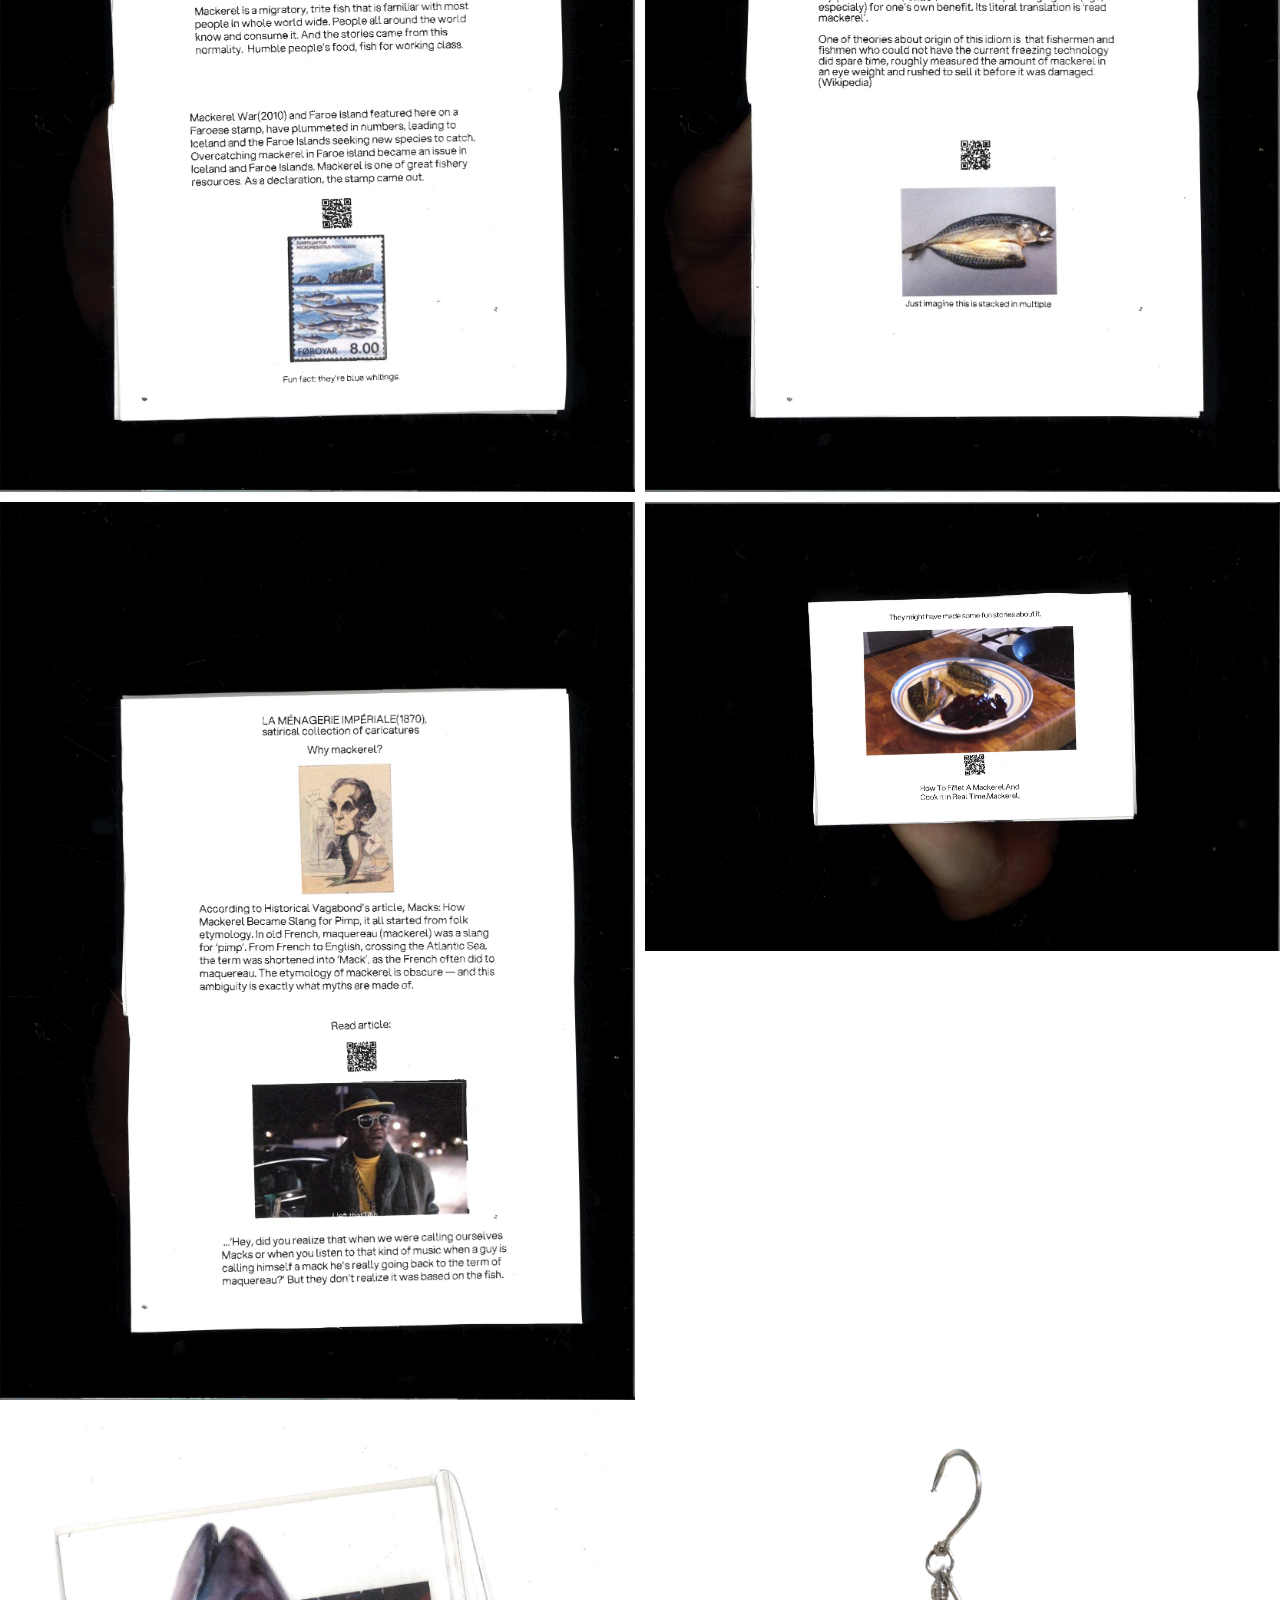
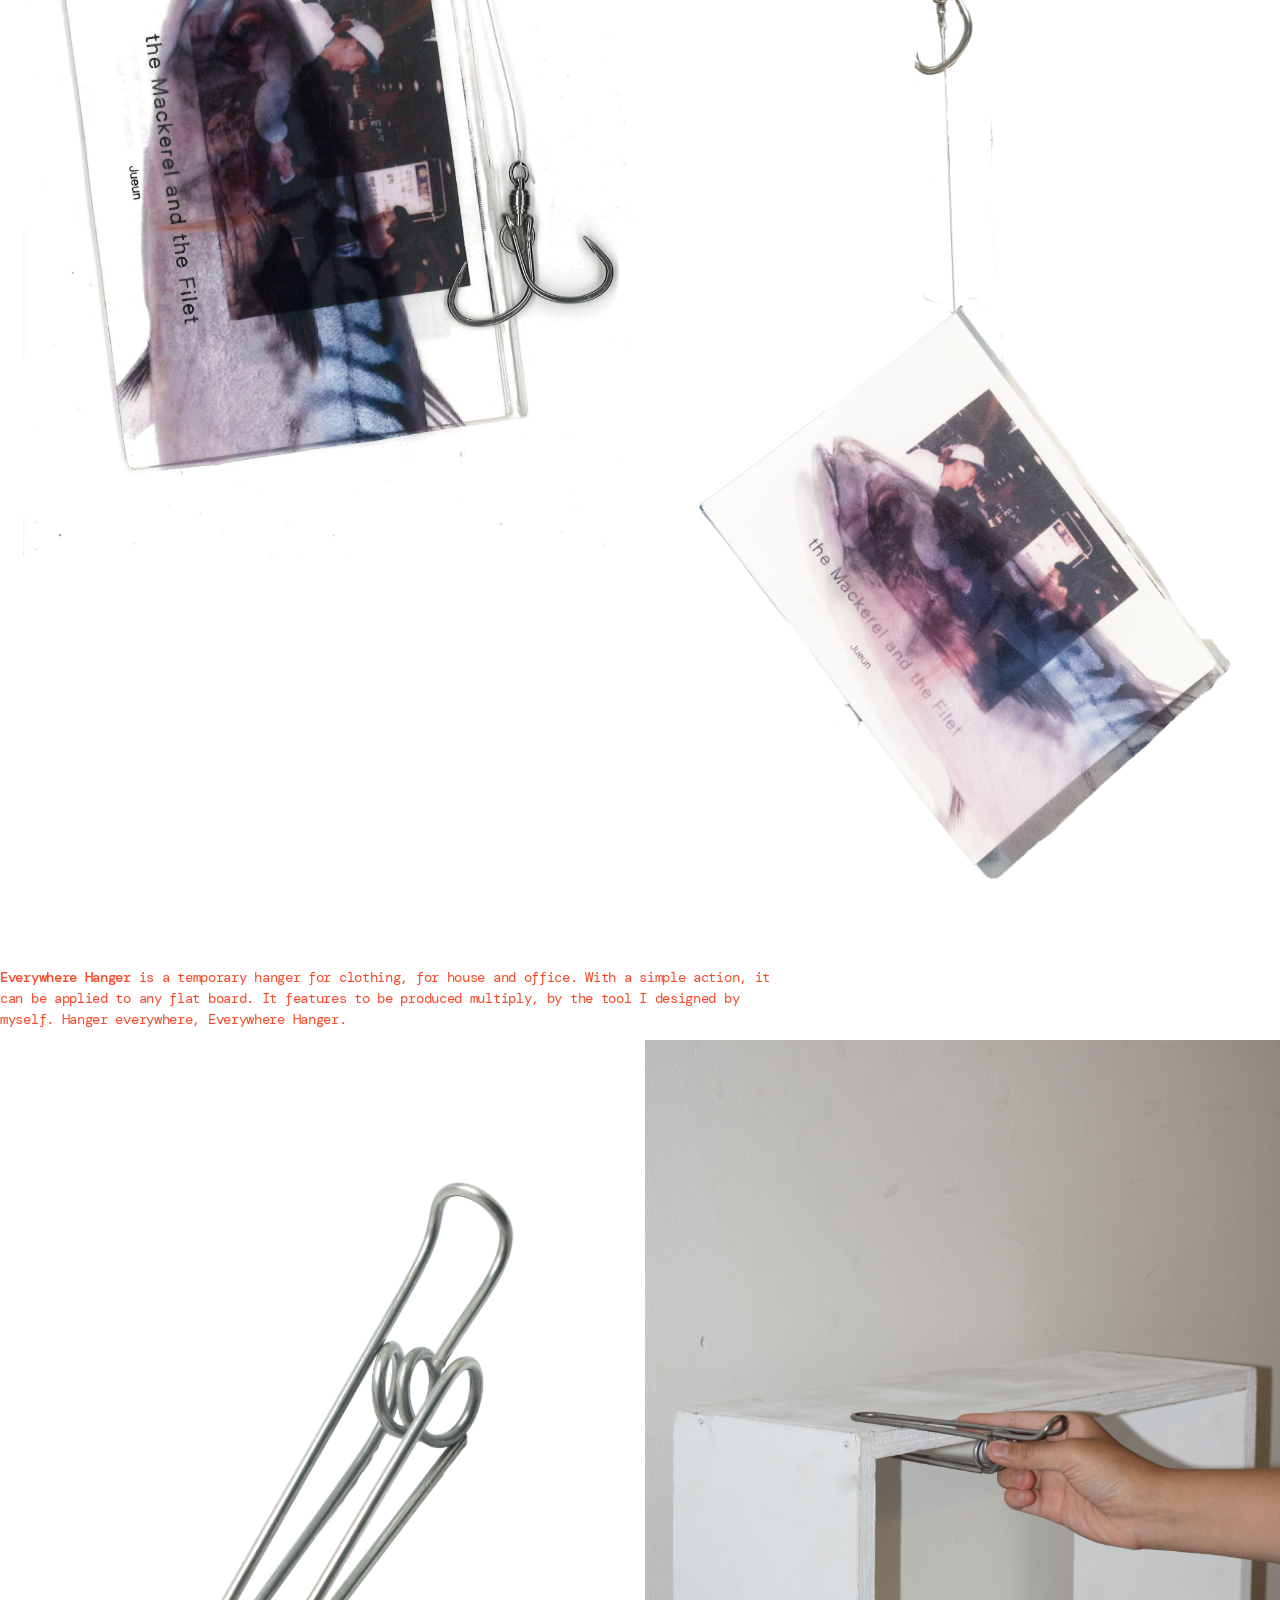
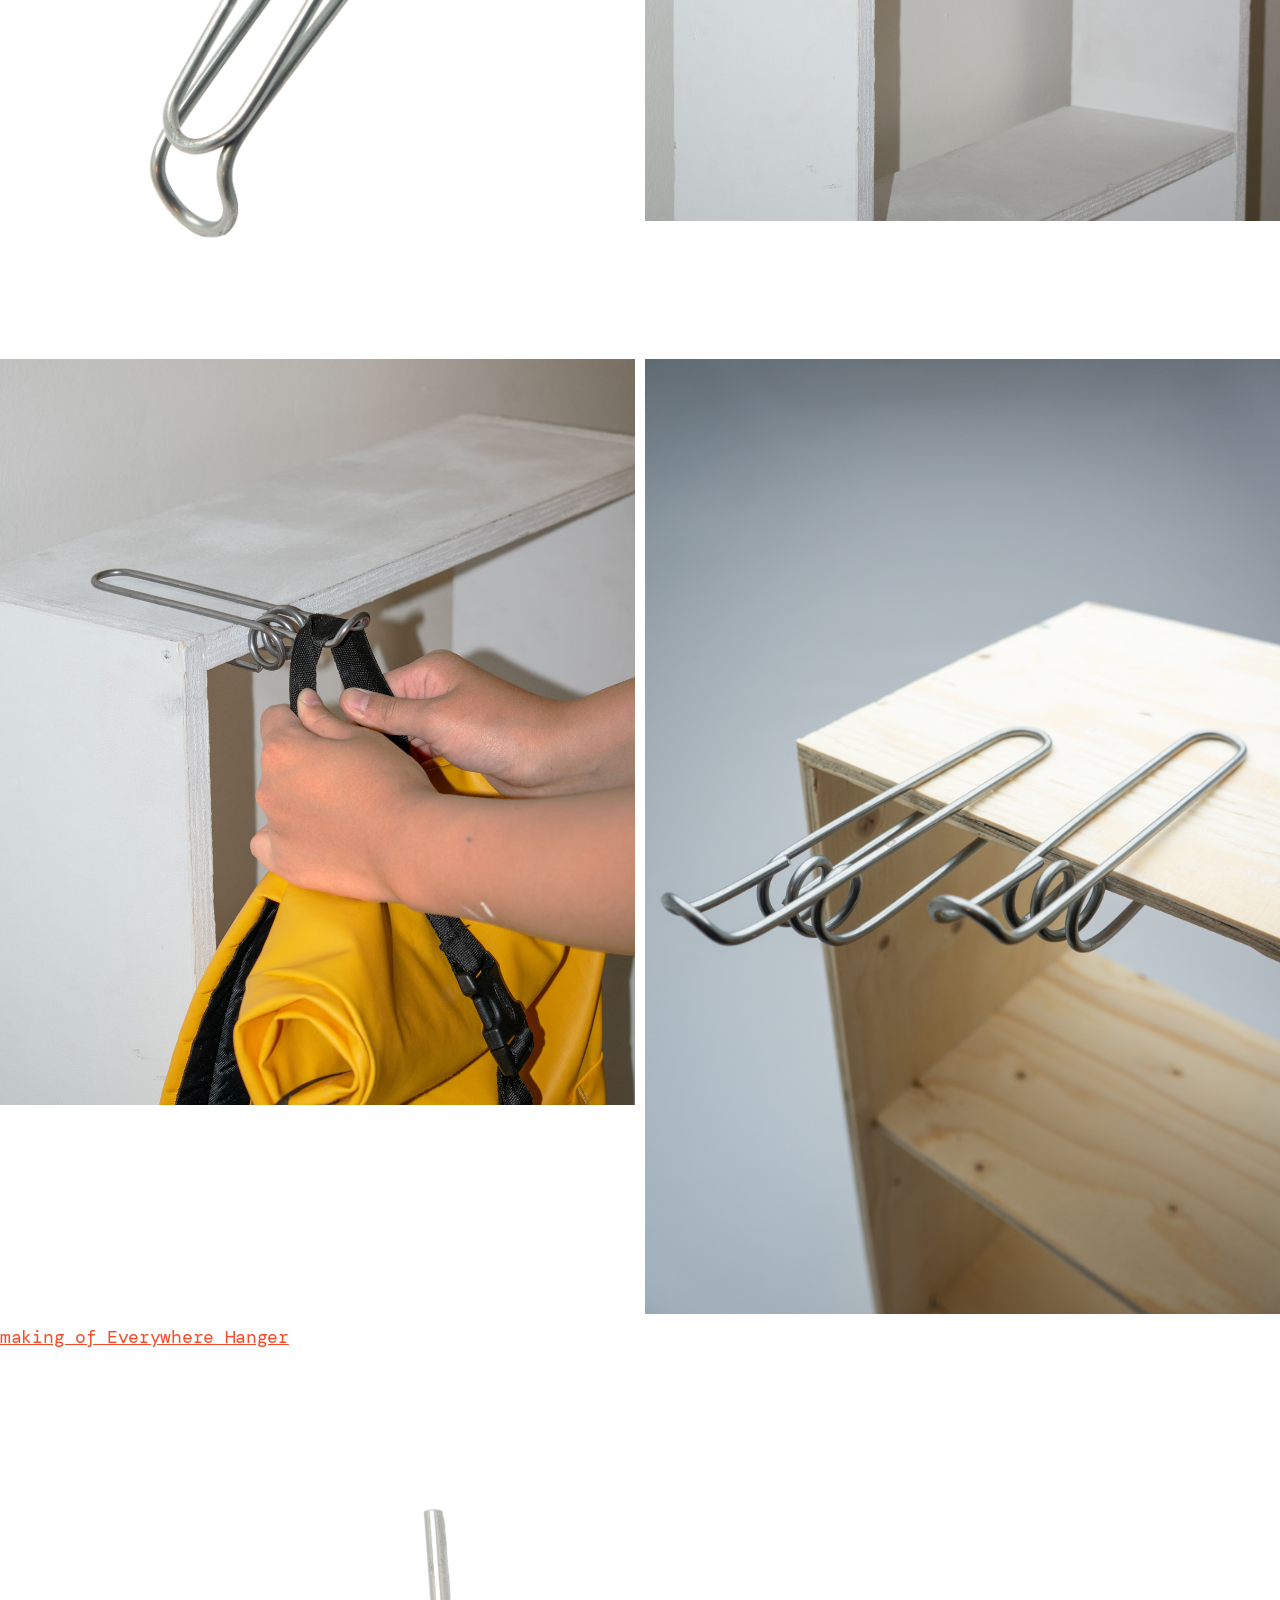
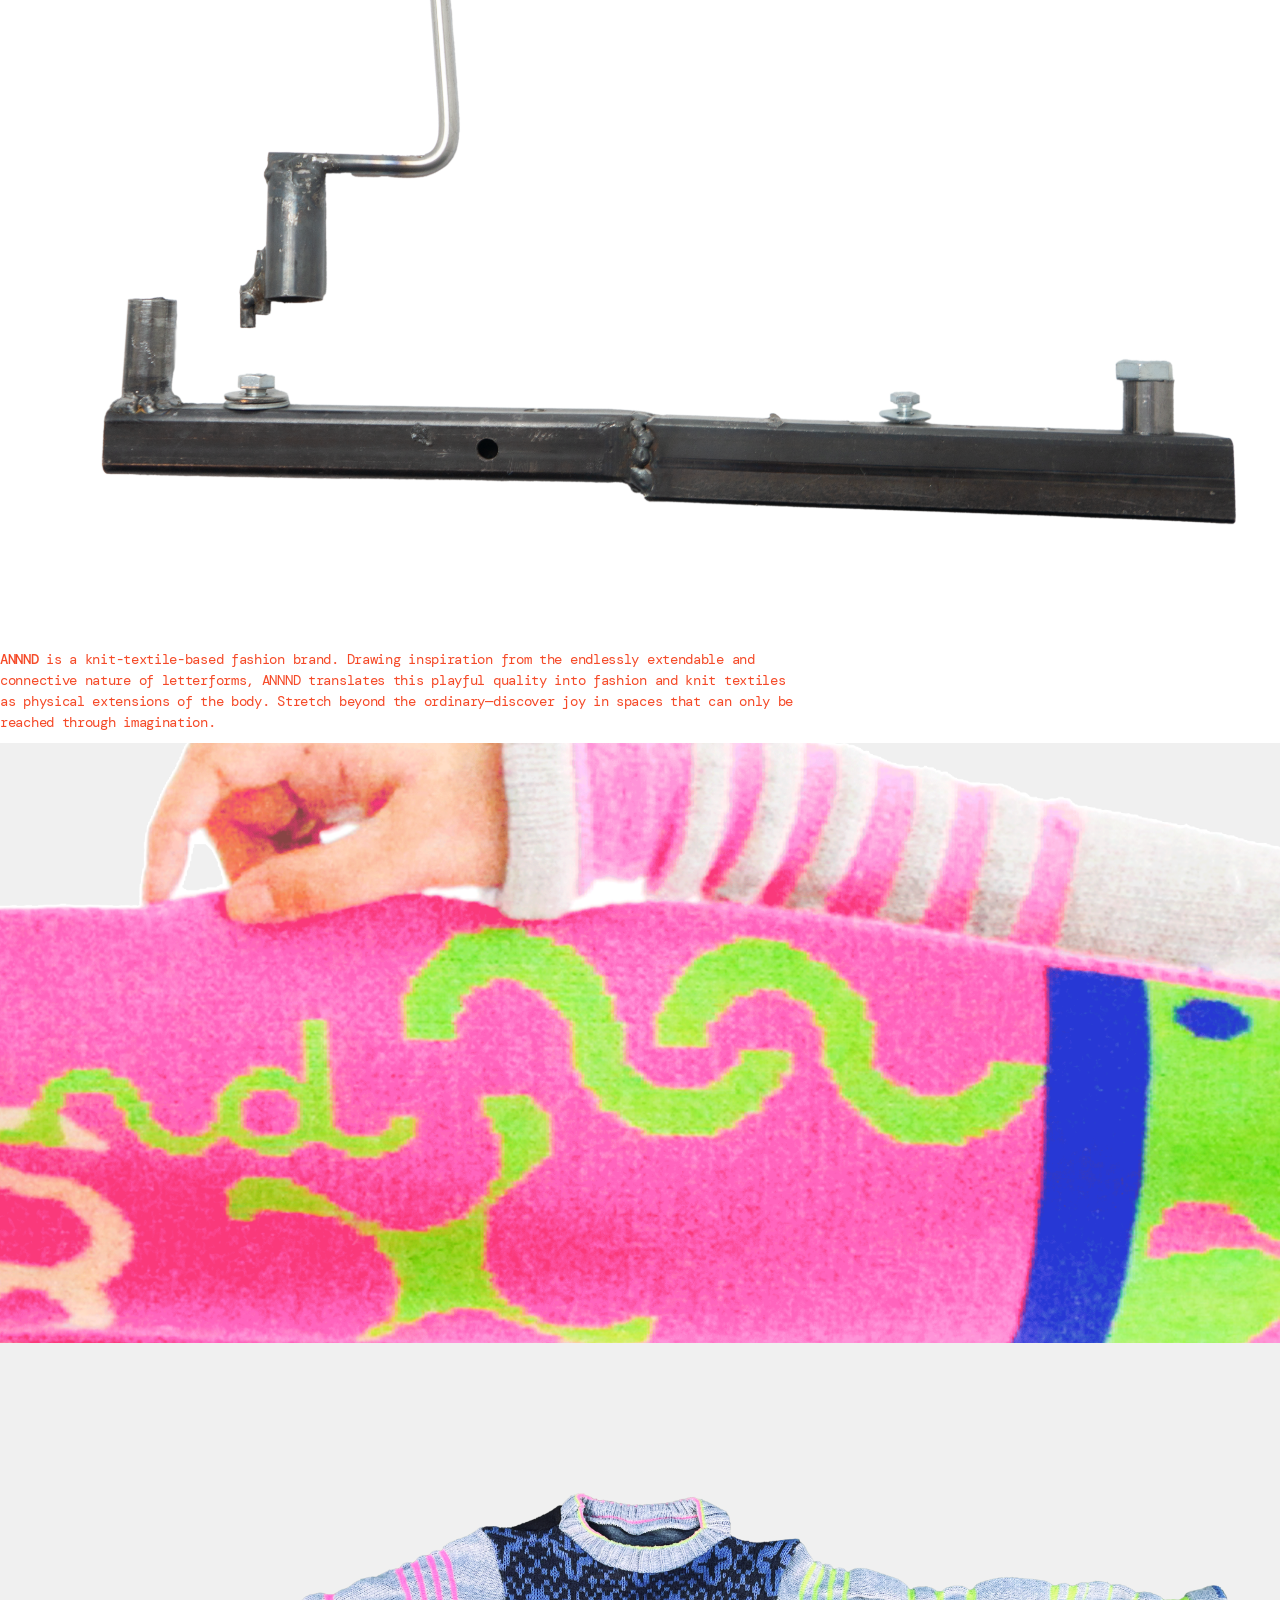
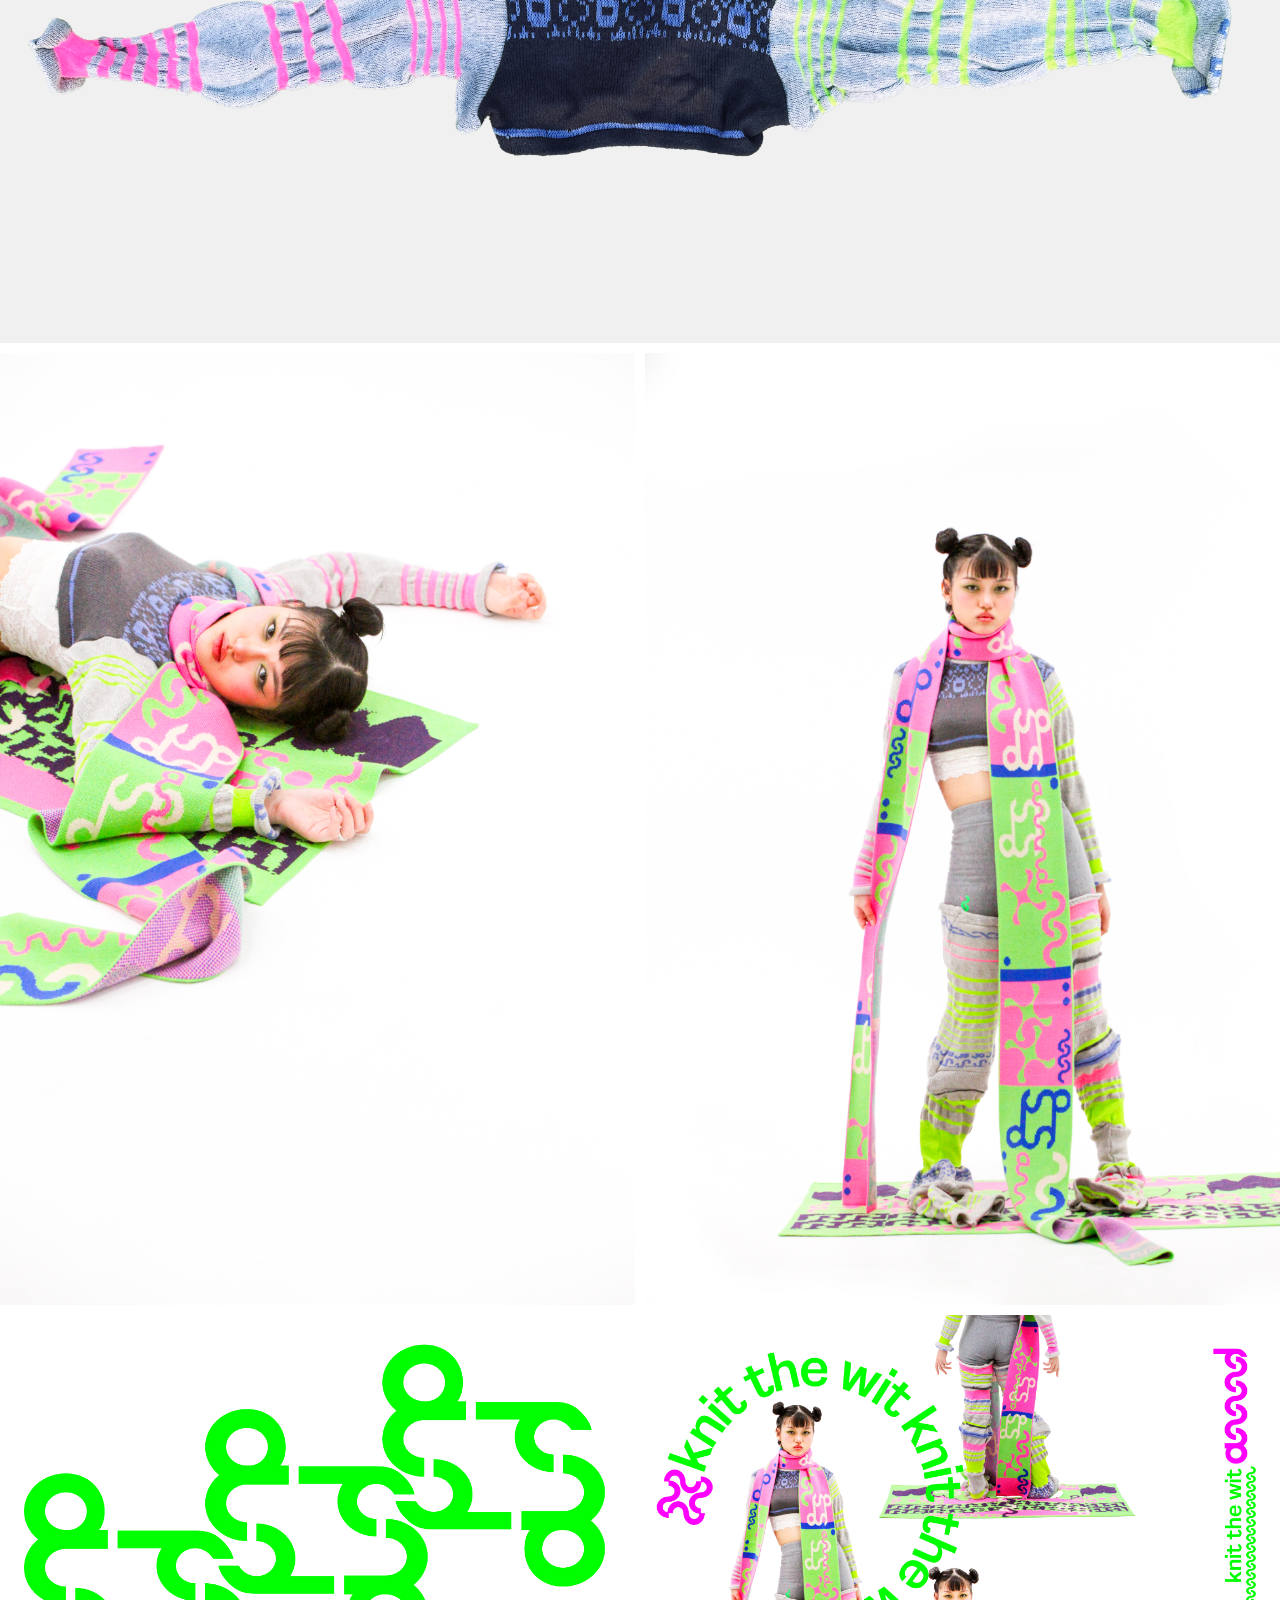
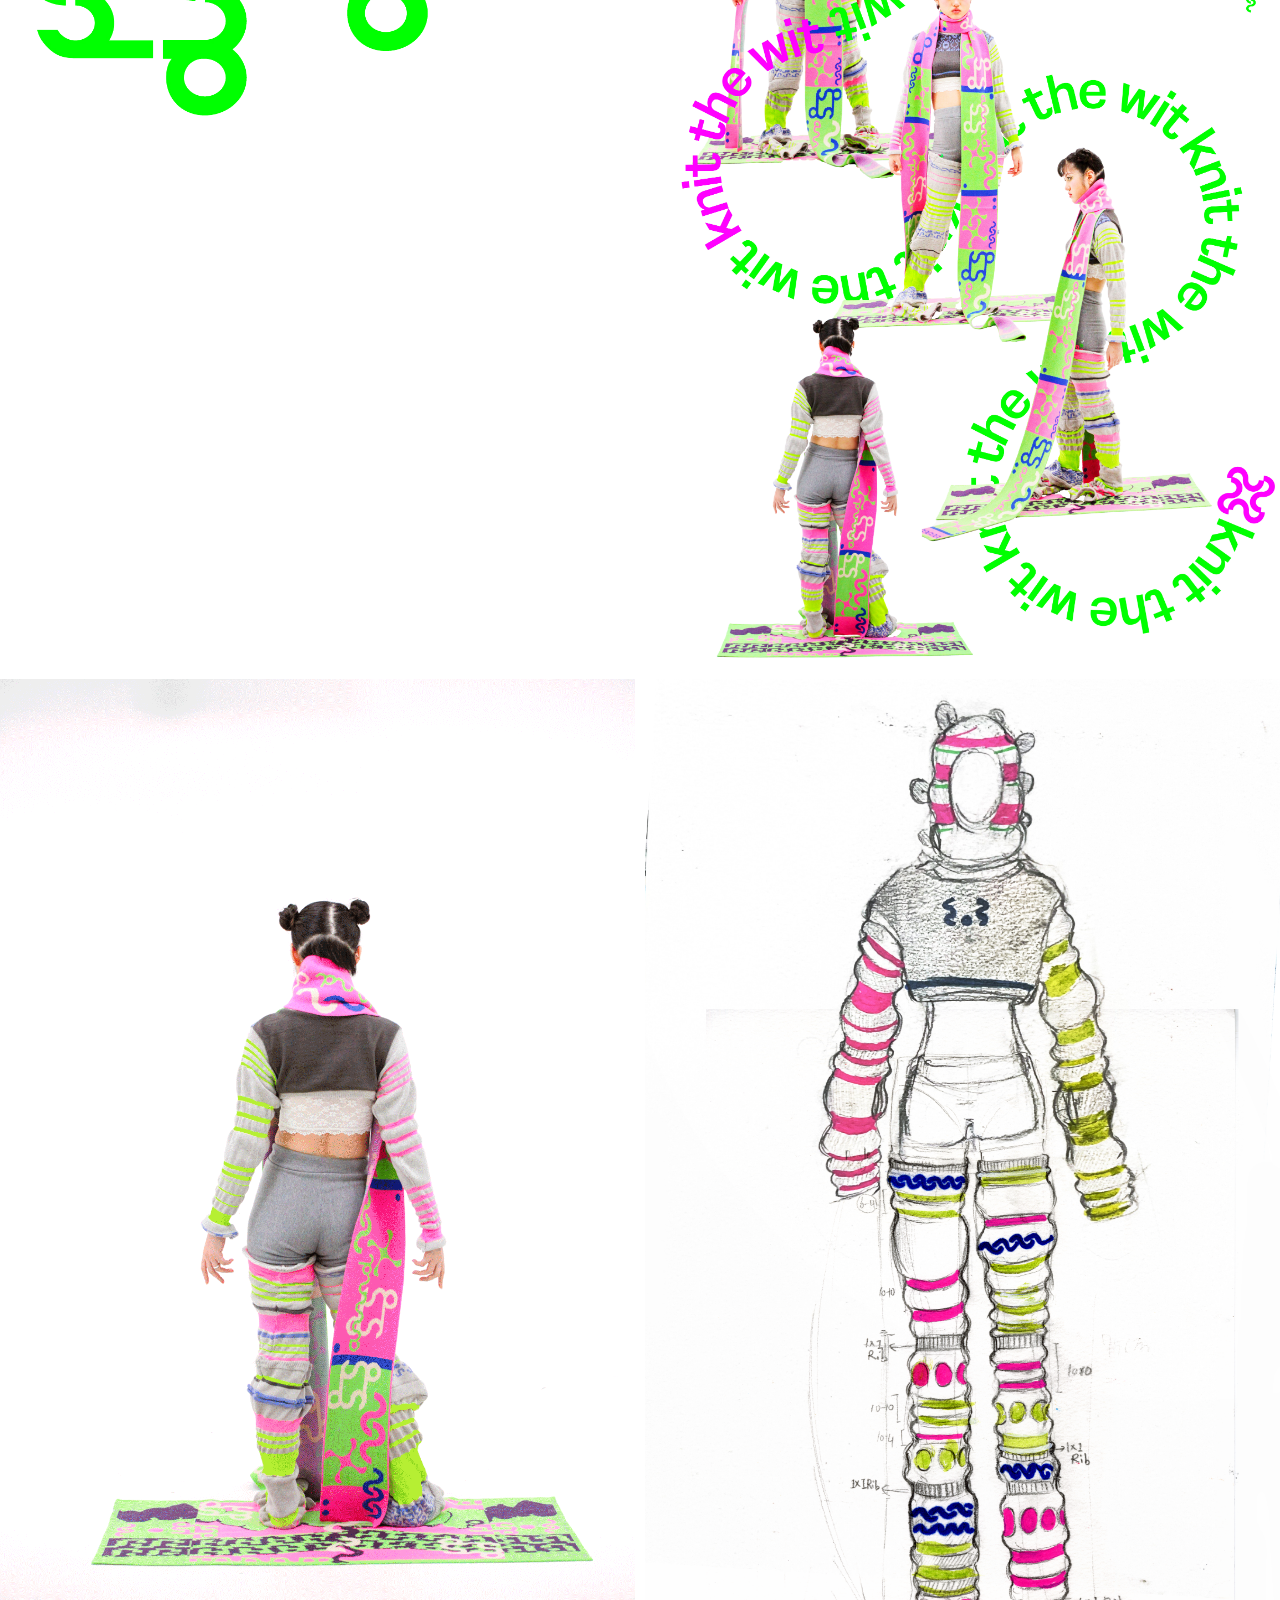
==== commit ed336efd: "Update index.html" ====
--- a/index.html
+++ b/index.html
@@ -26,8 +26,7 @@
 
           <!-- 드롭다운으로 아래에 펼쳐지는 내용 -->
           <div class="hero-media">
-  <img src="images/Mtg_hero.webp" 
-    alt="Main Hero Image"
+  <img src="images/Mtg_hero.png" 
     width="1920" 
     height="1080"
     fetchpriority="high"
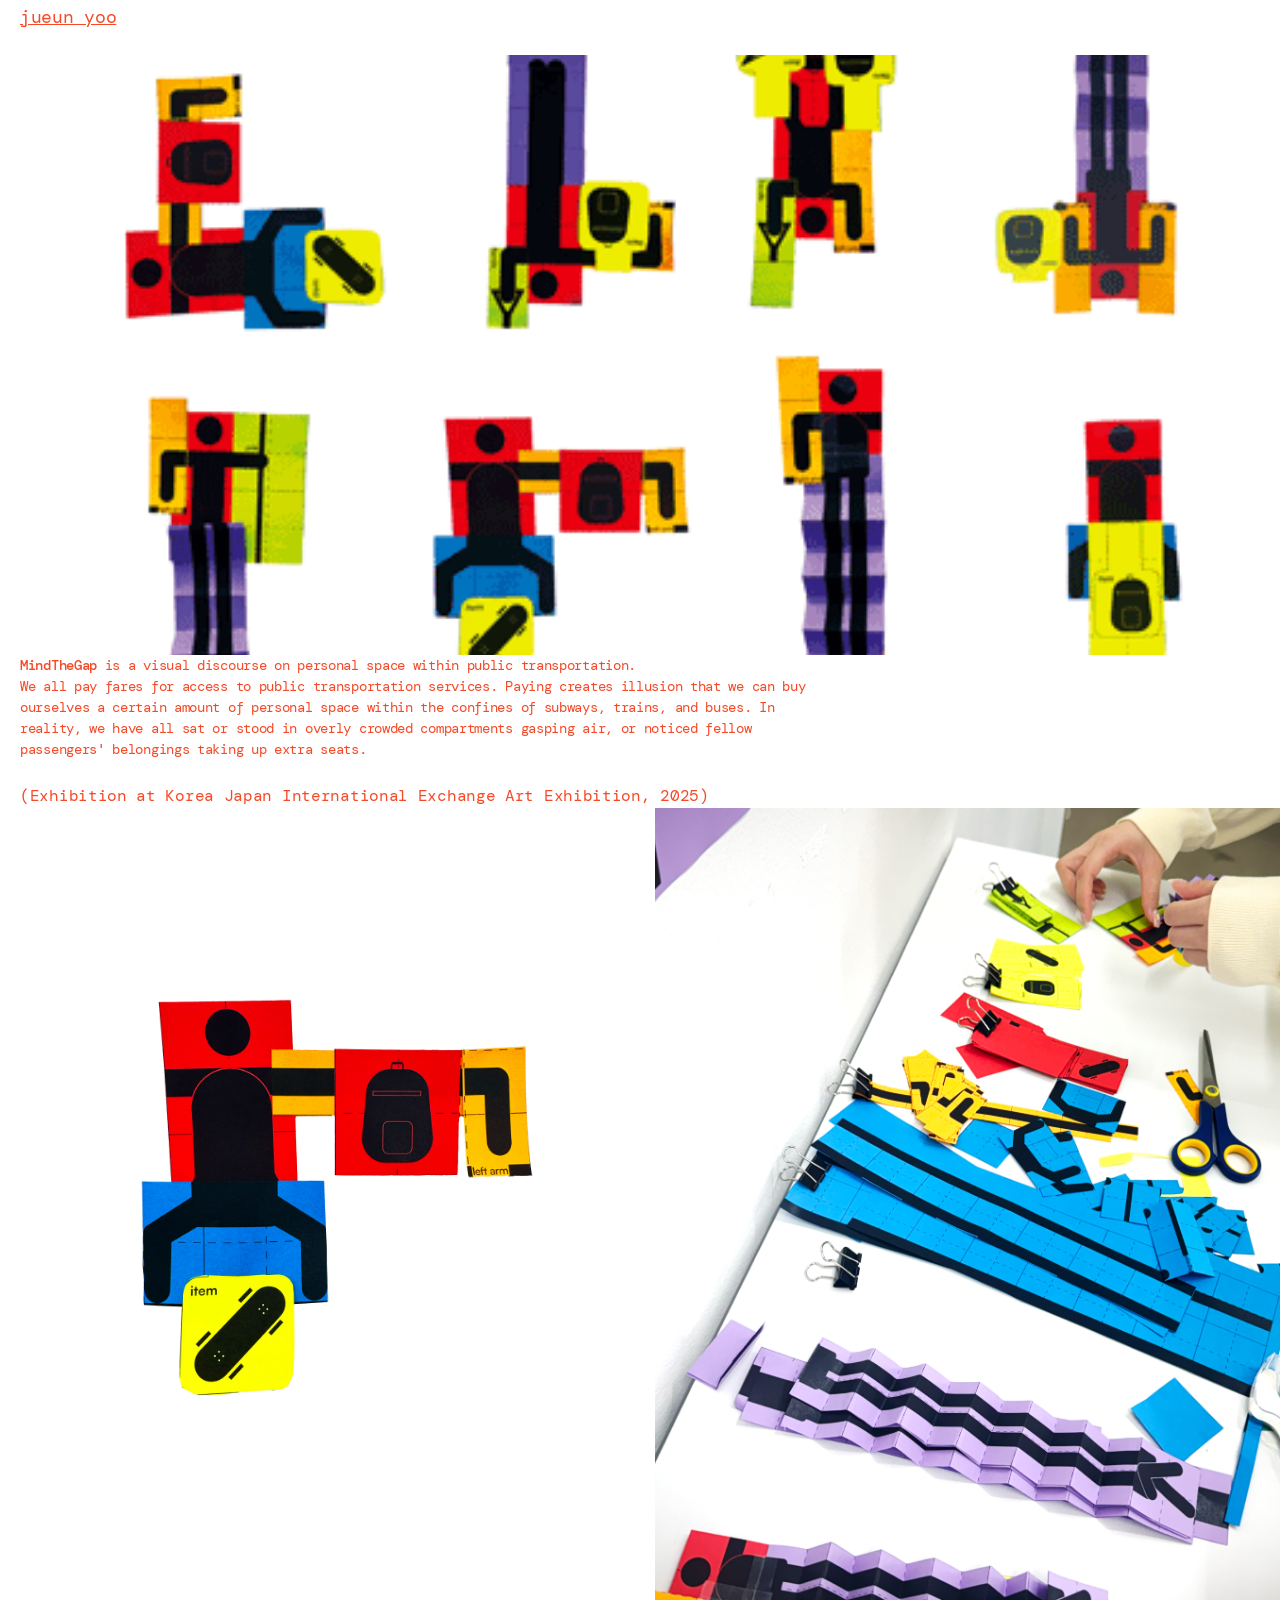
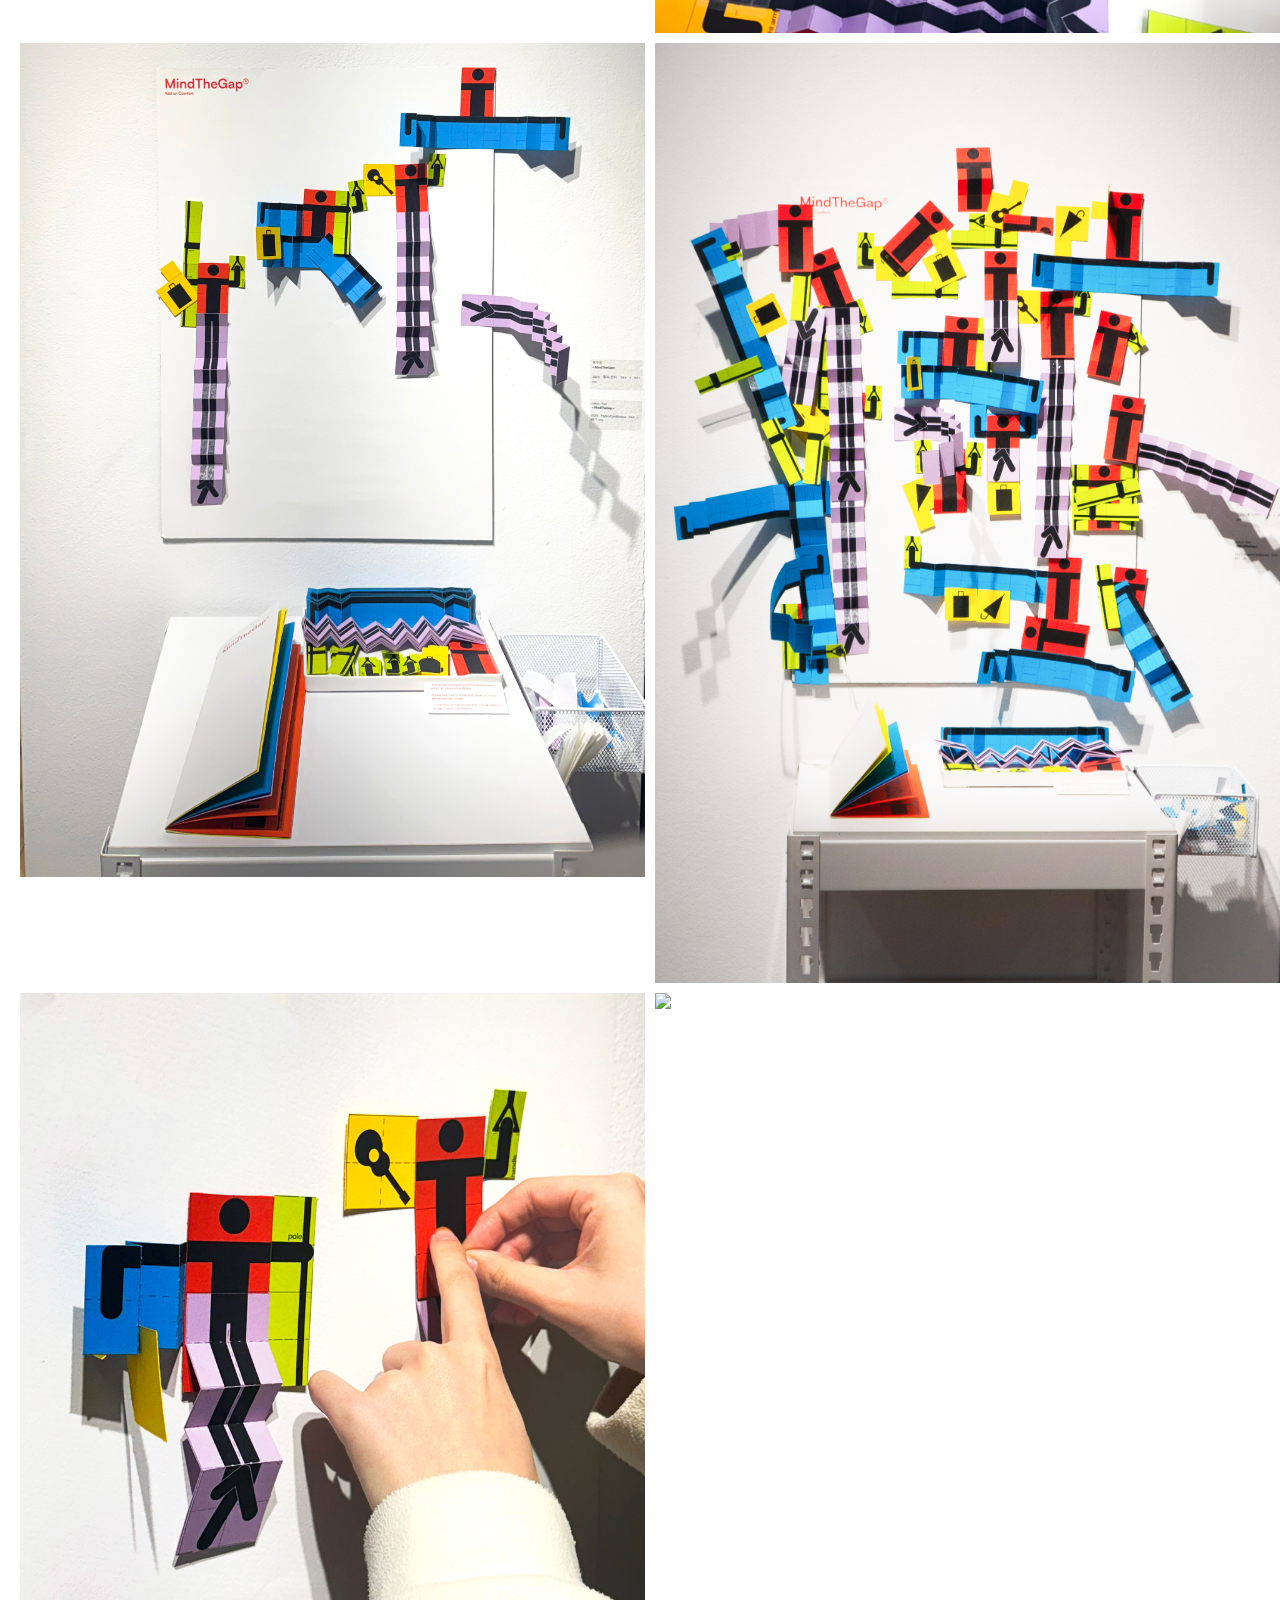
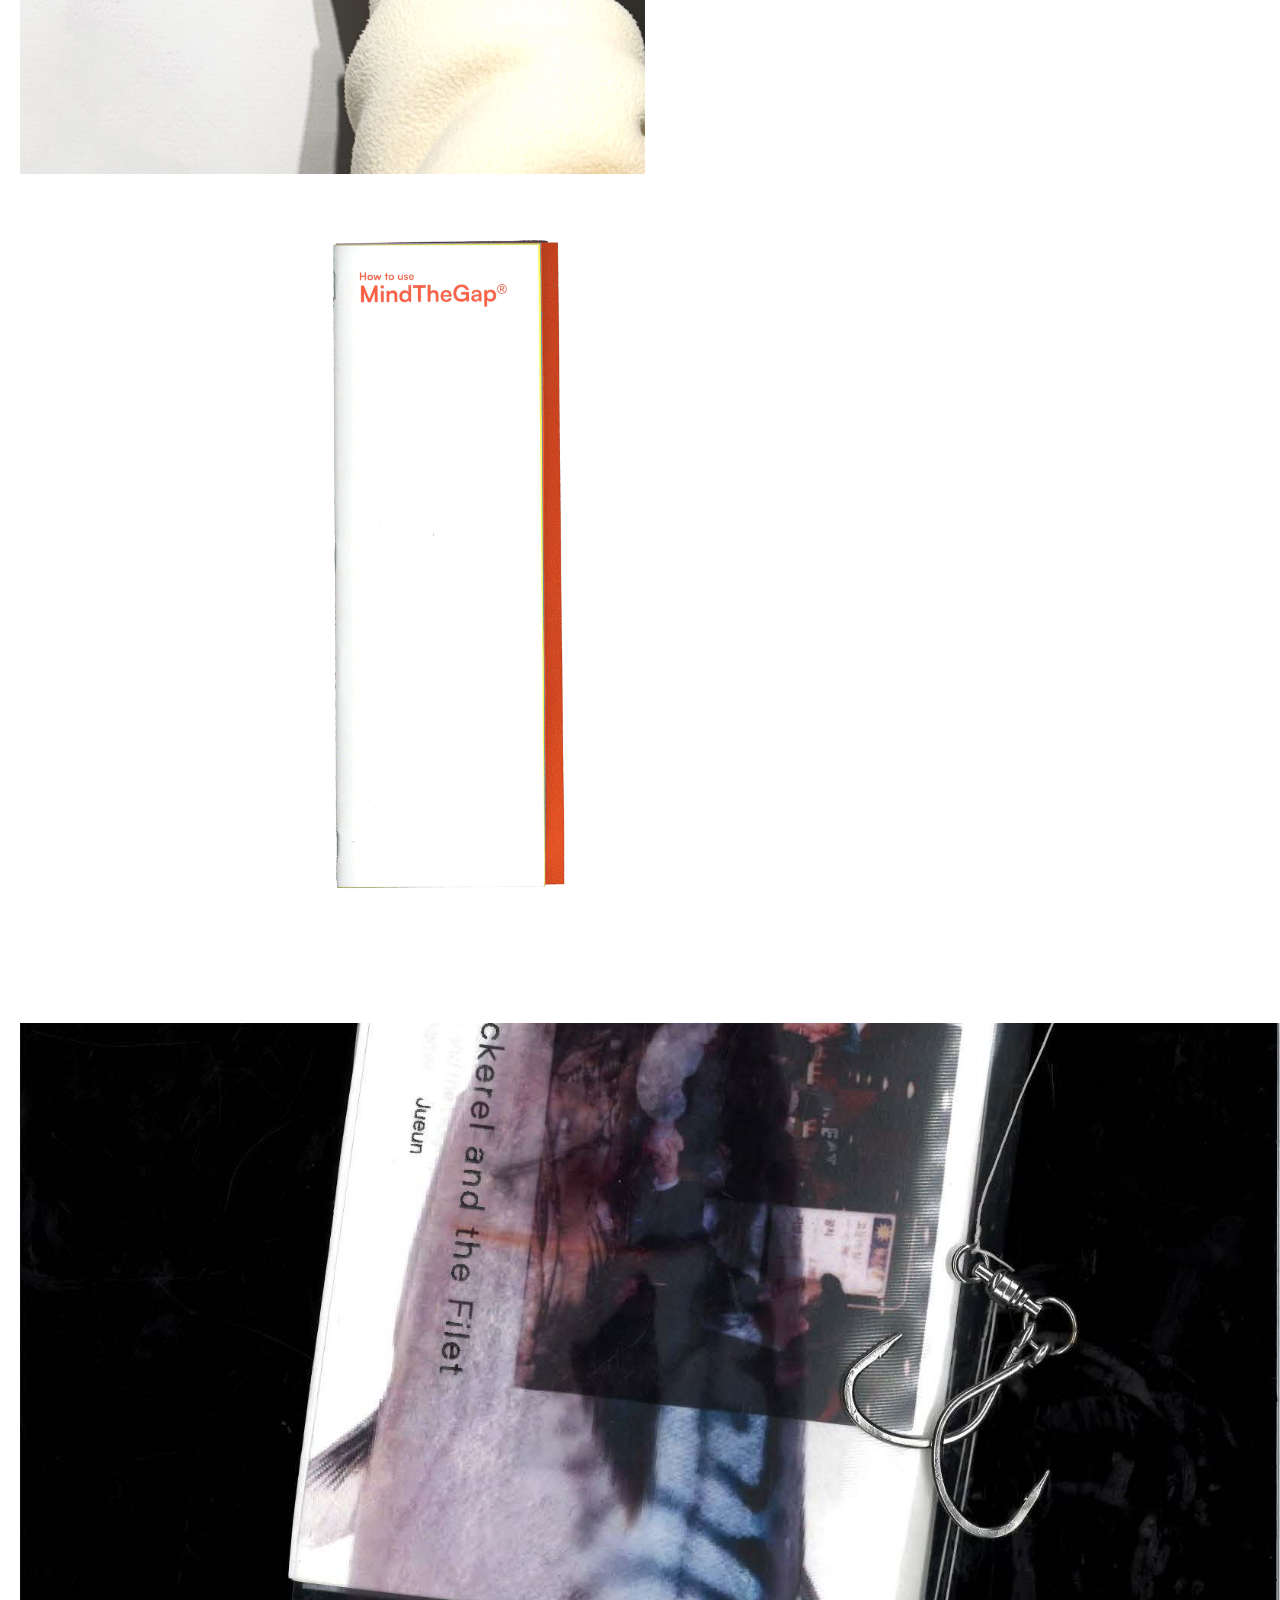
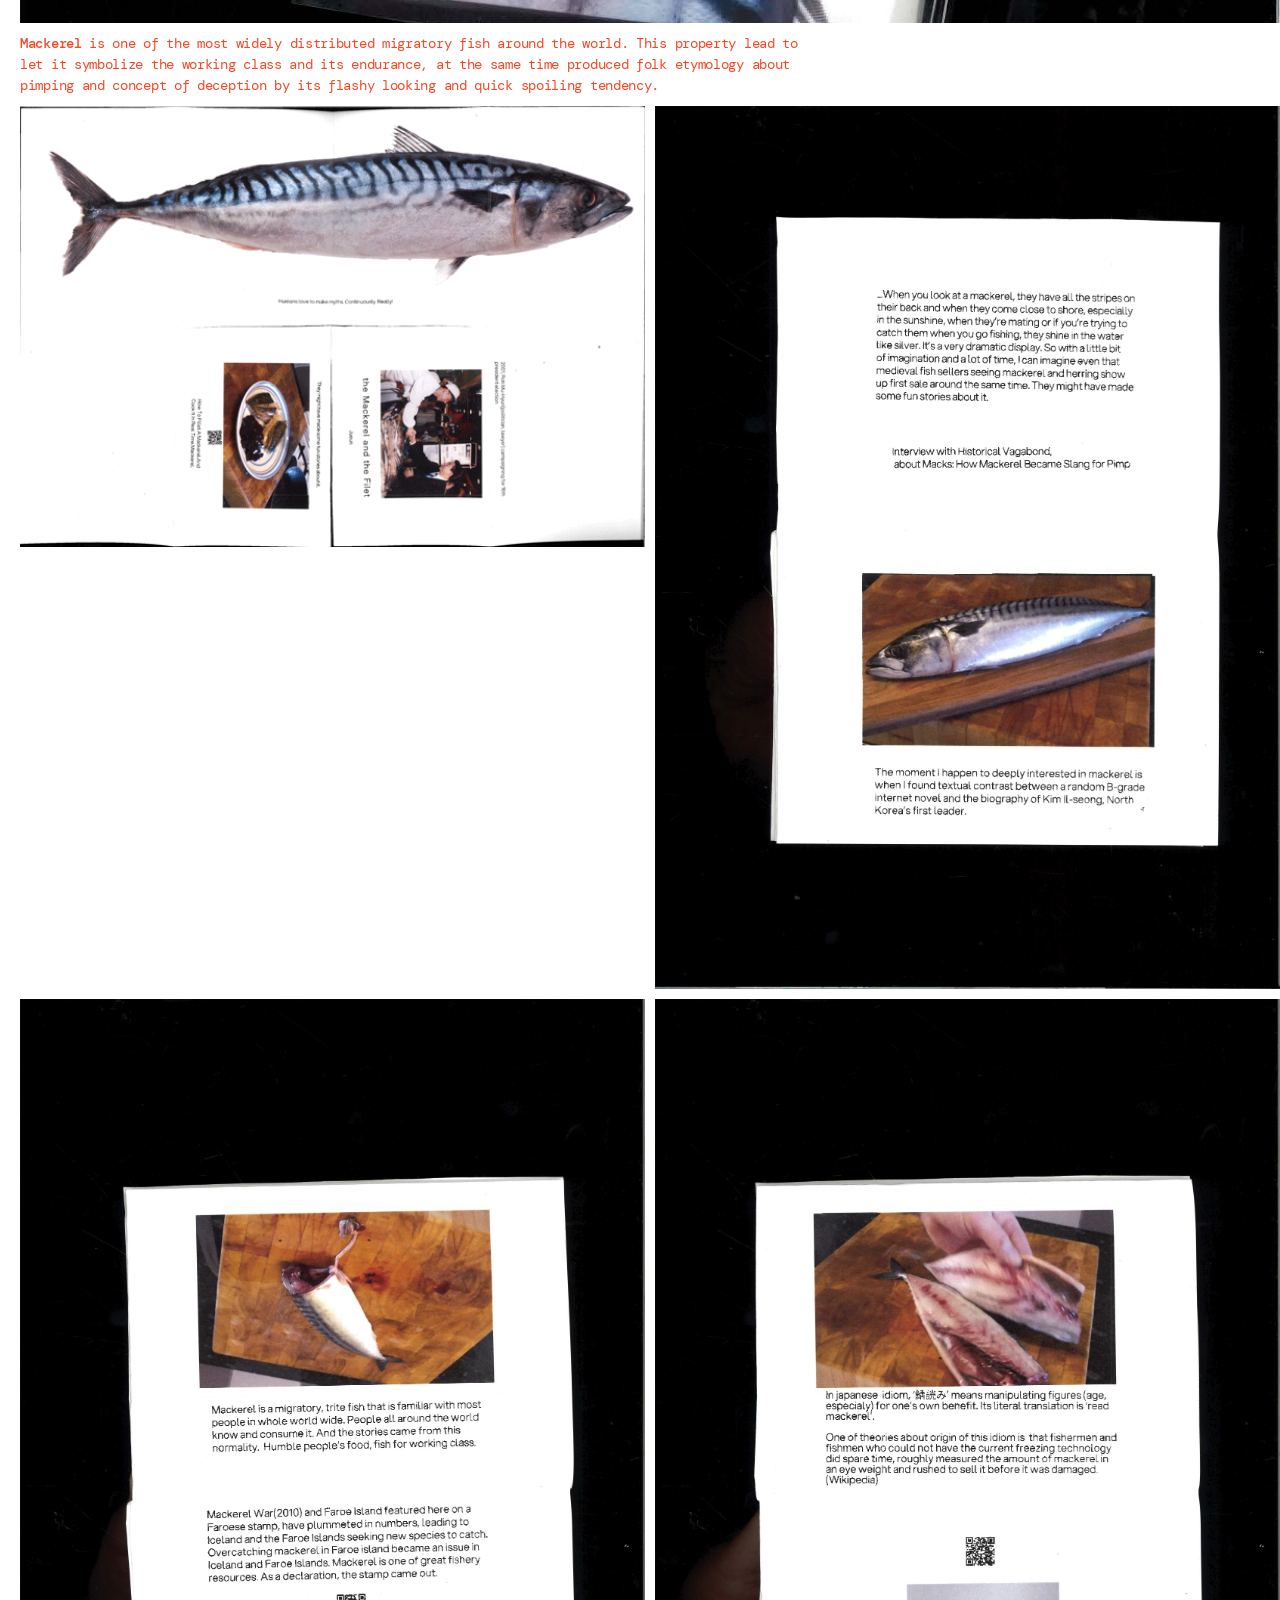
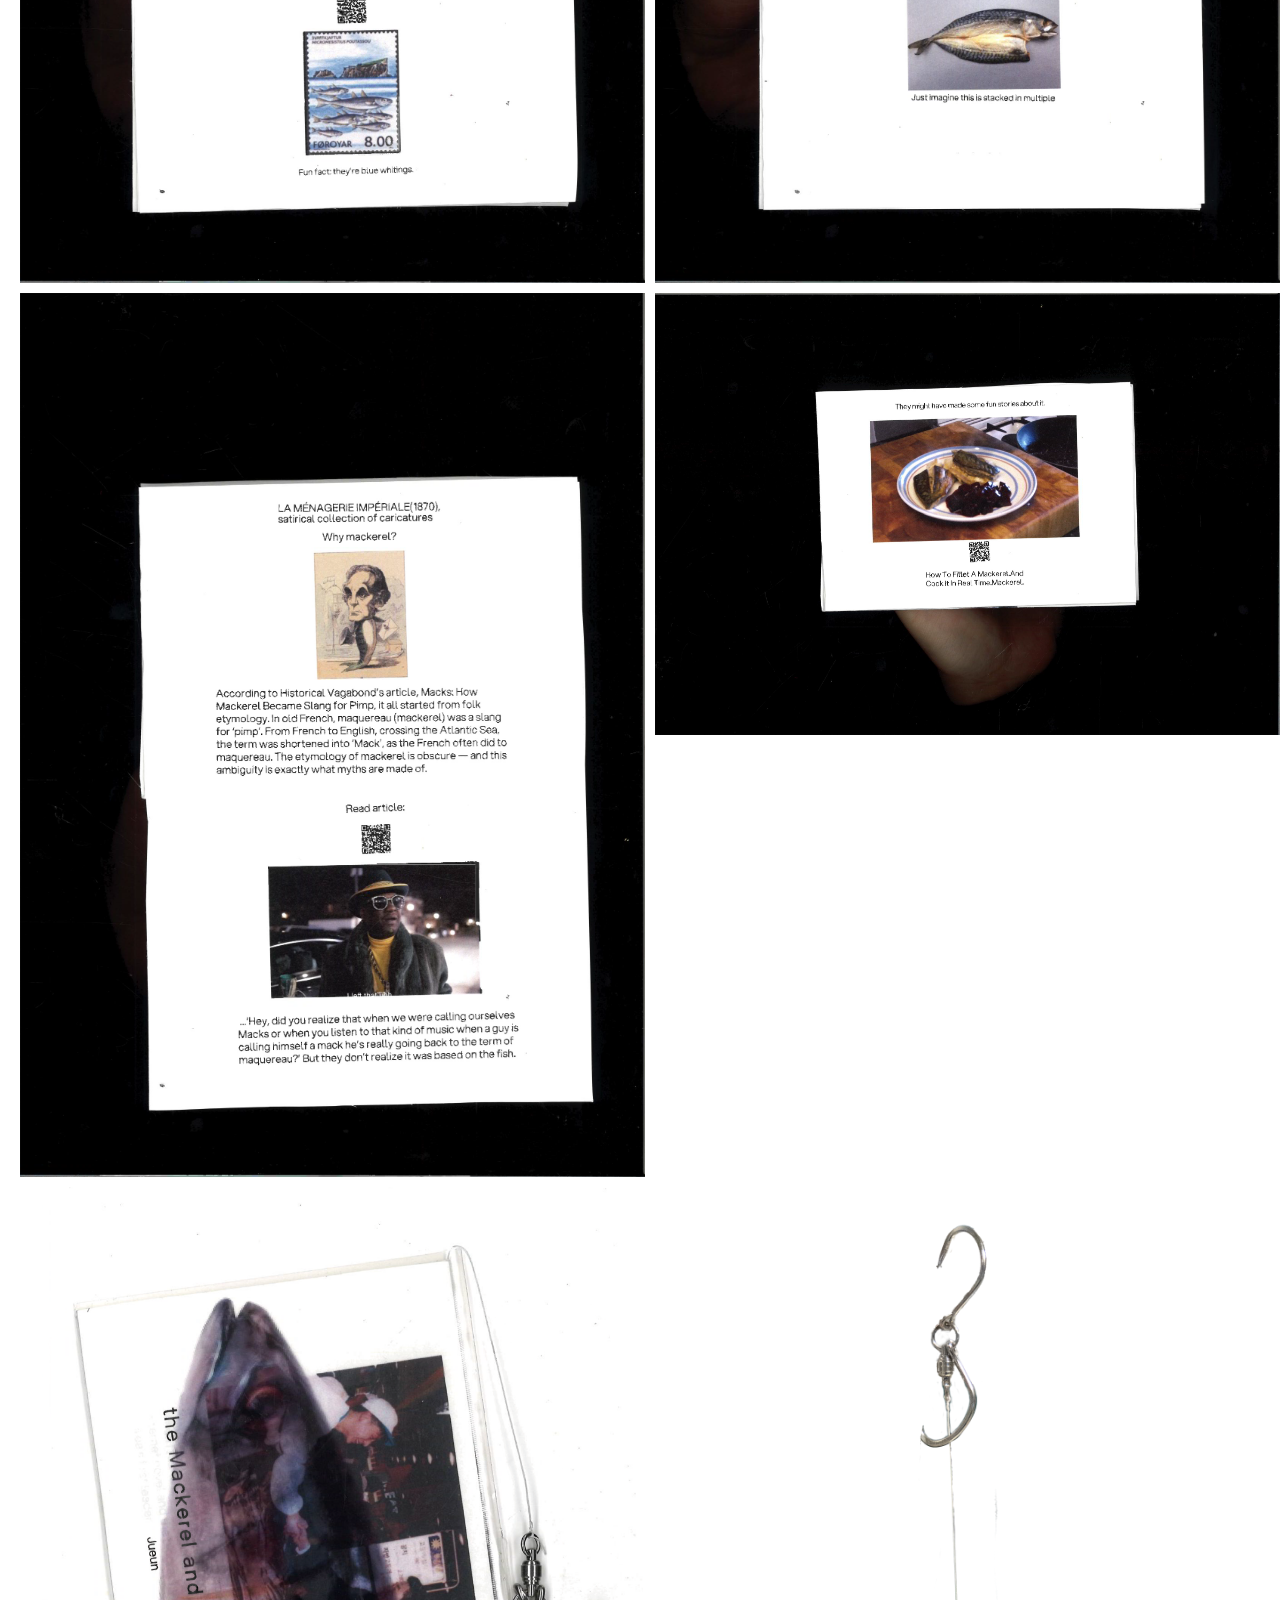
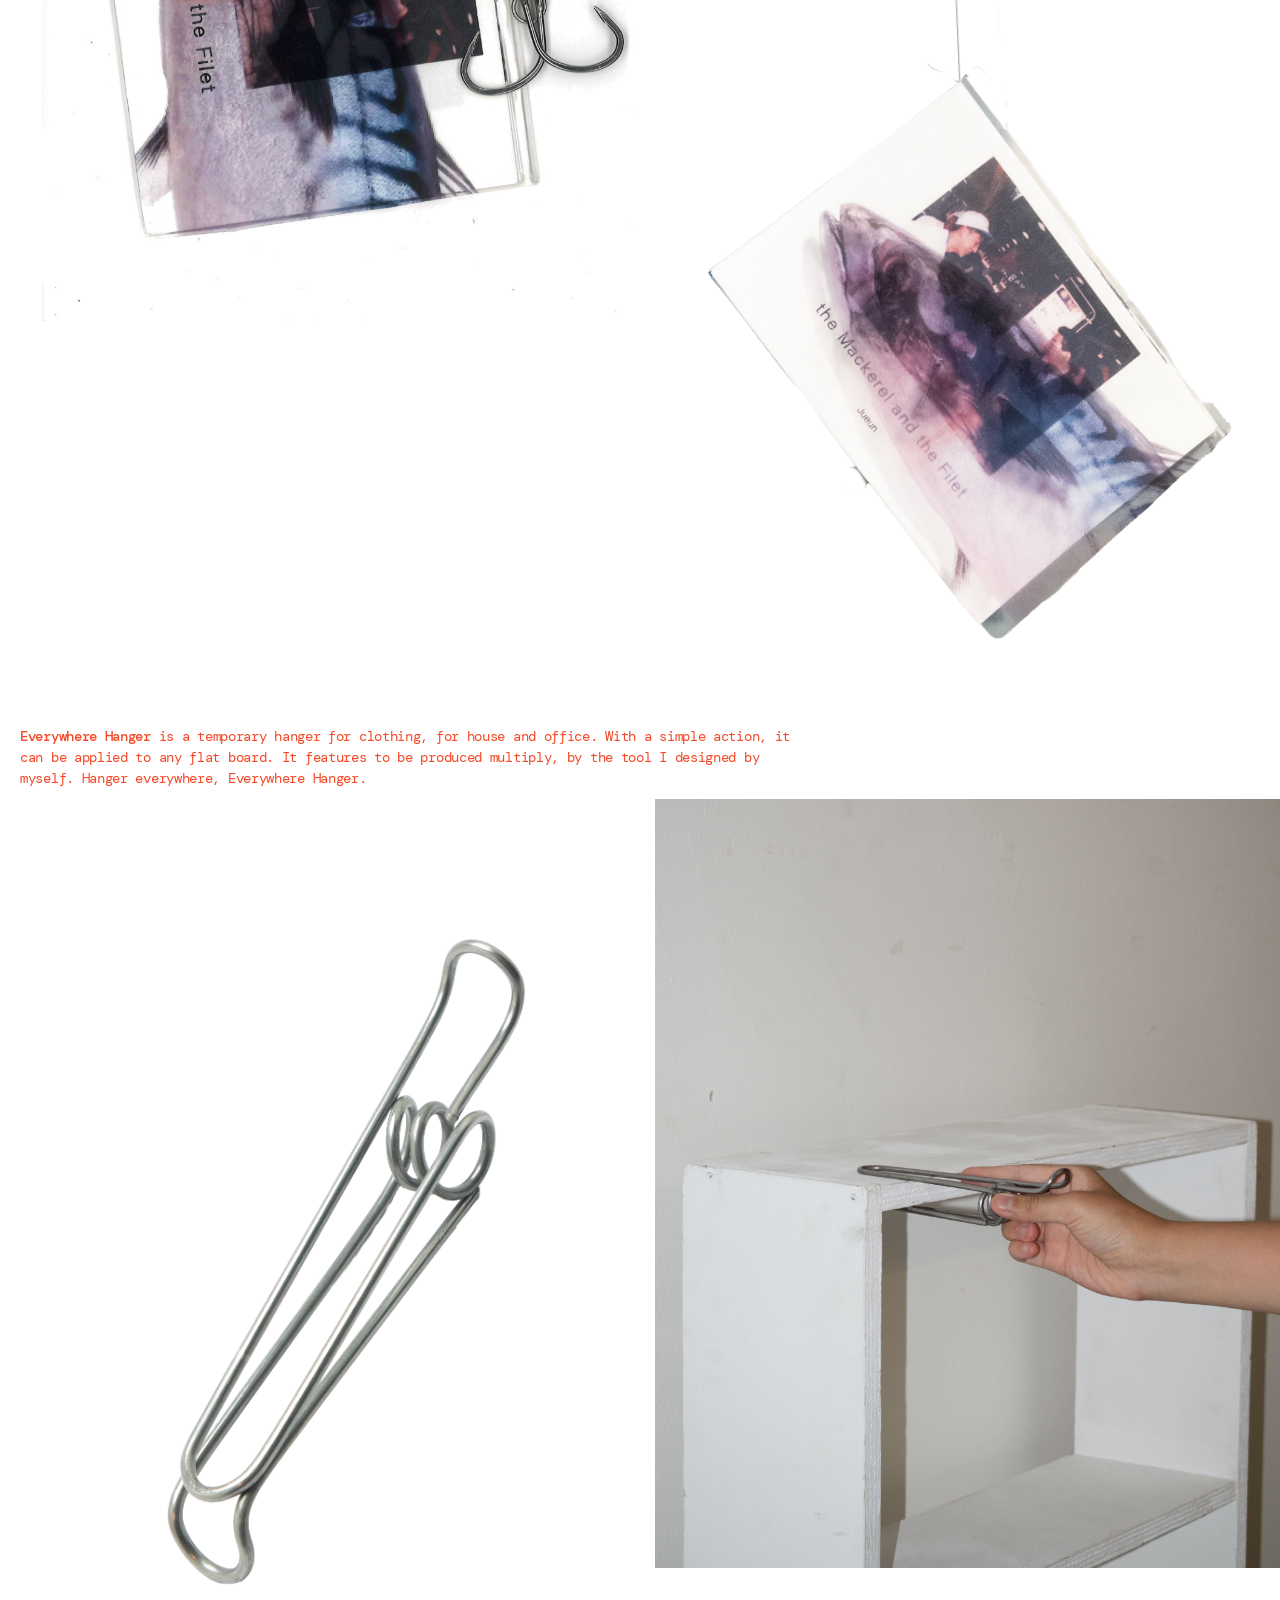
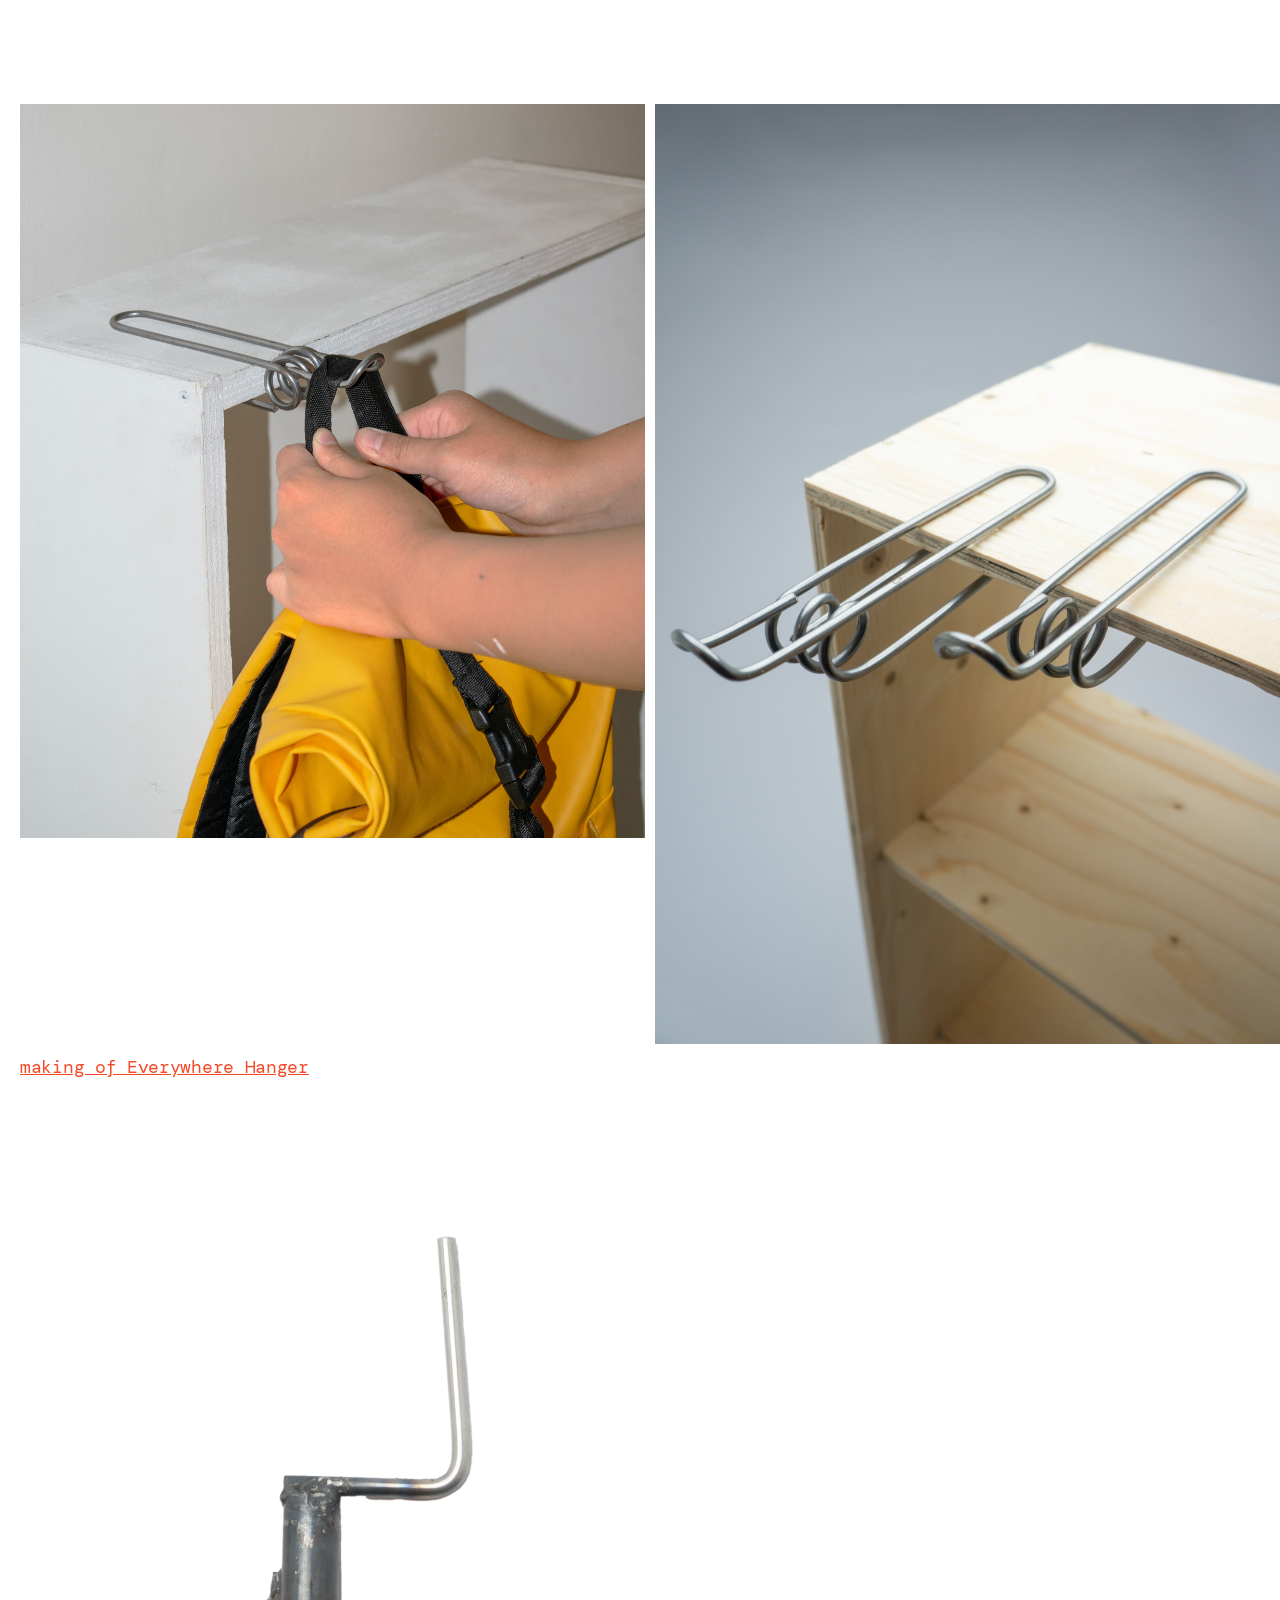
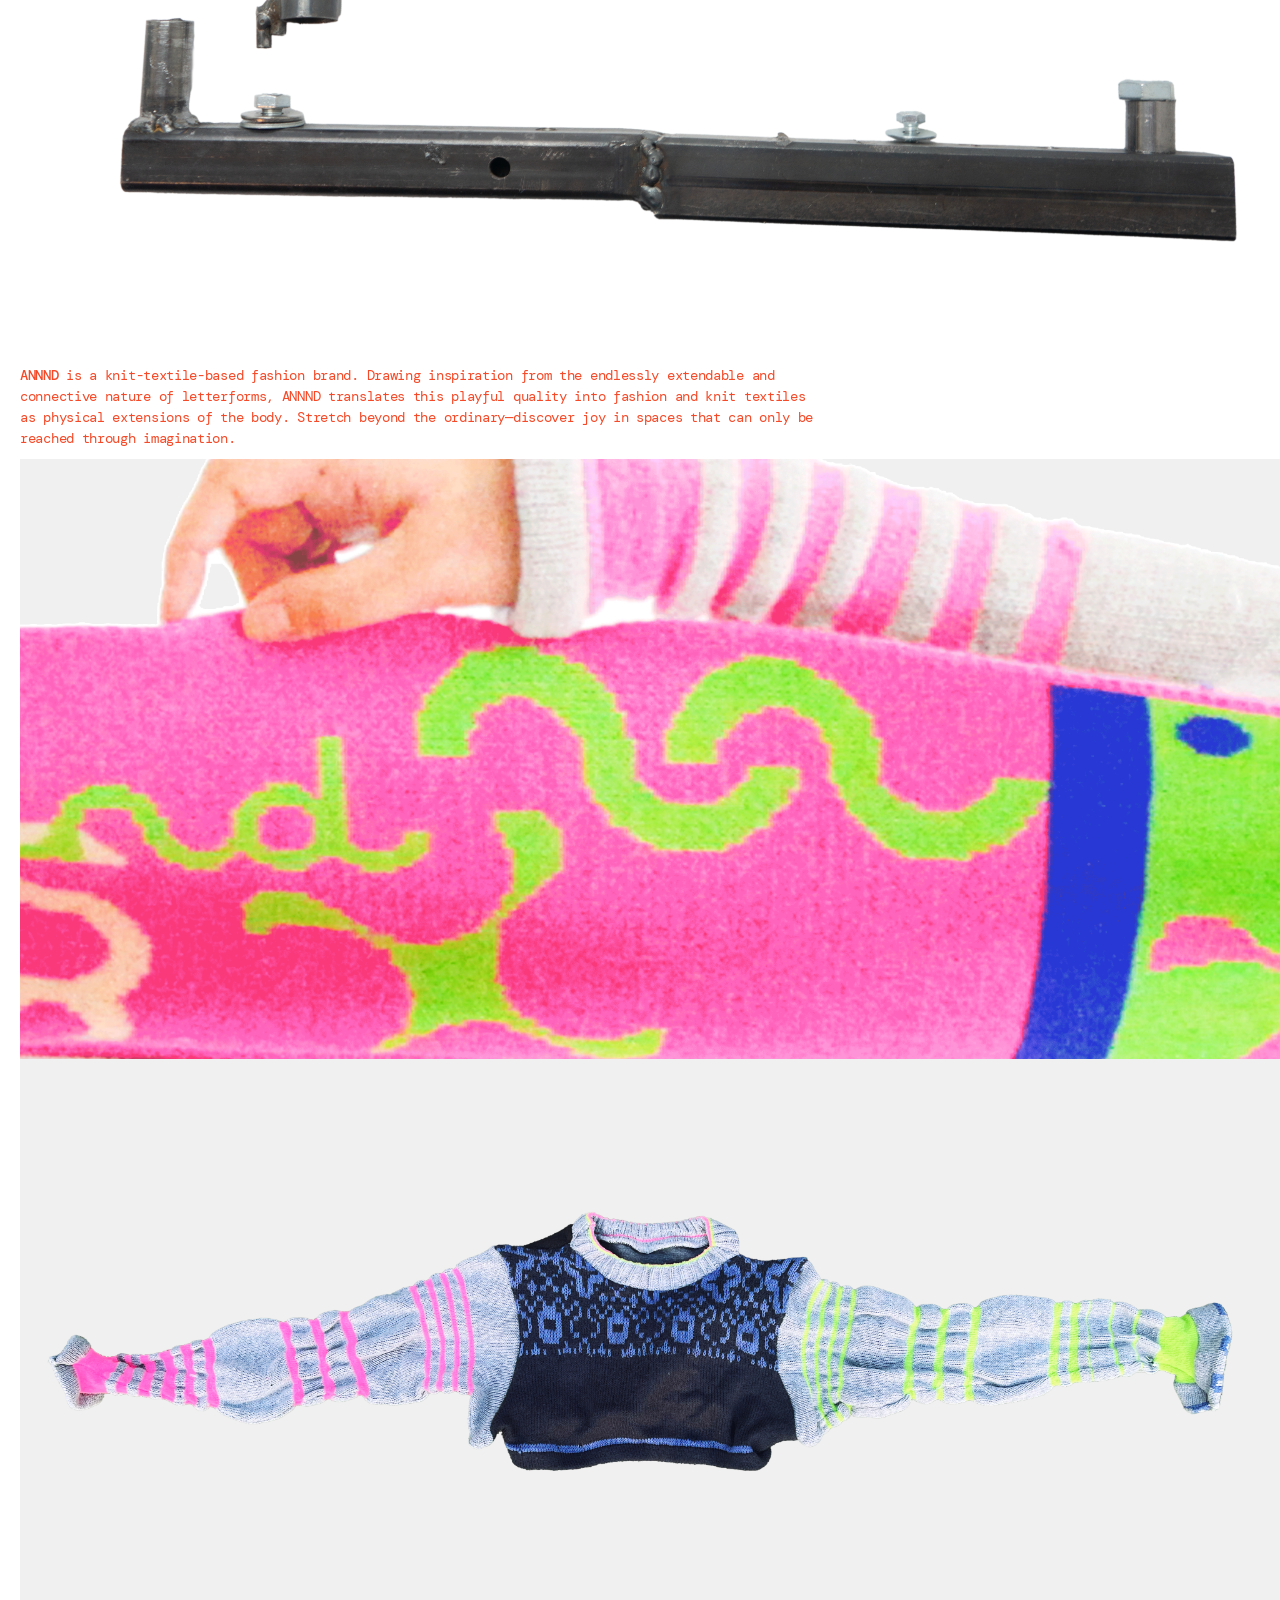
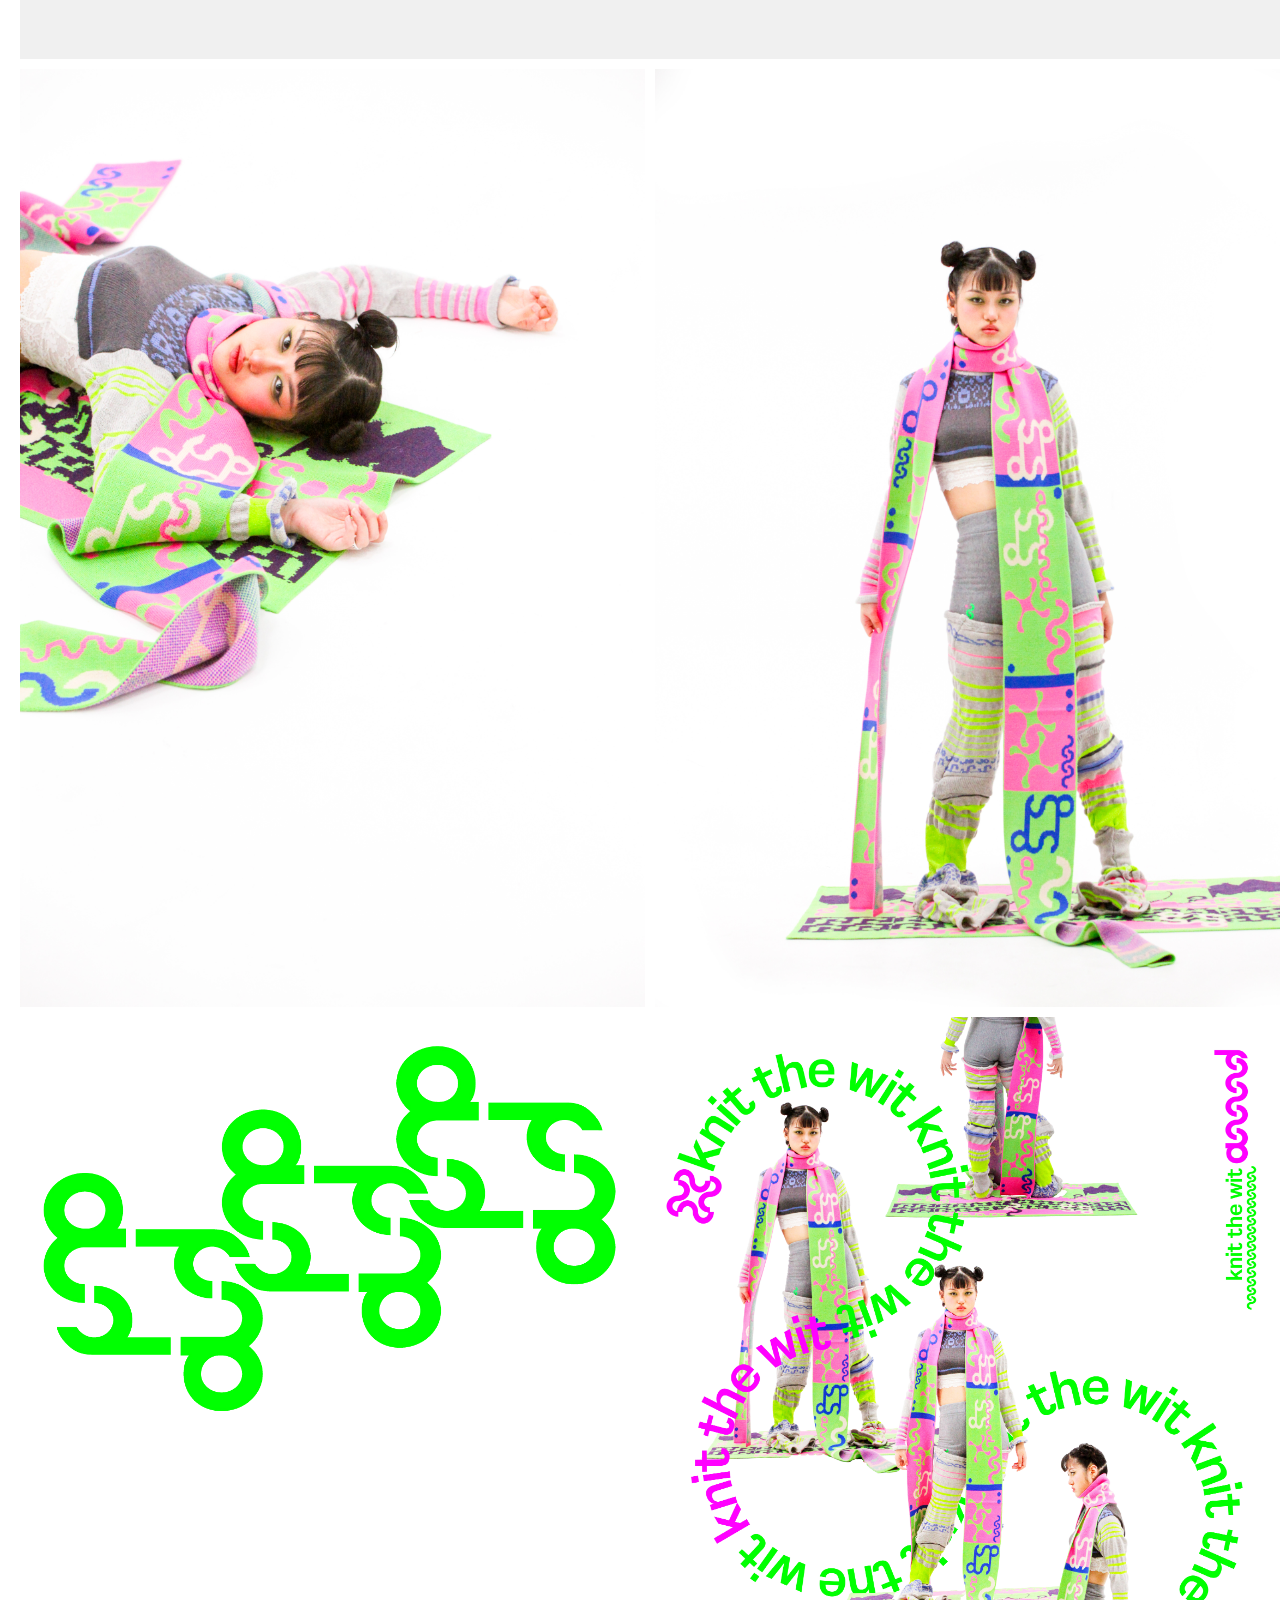
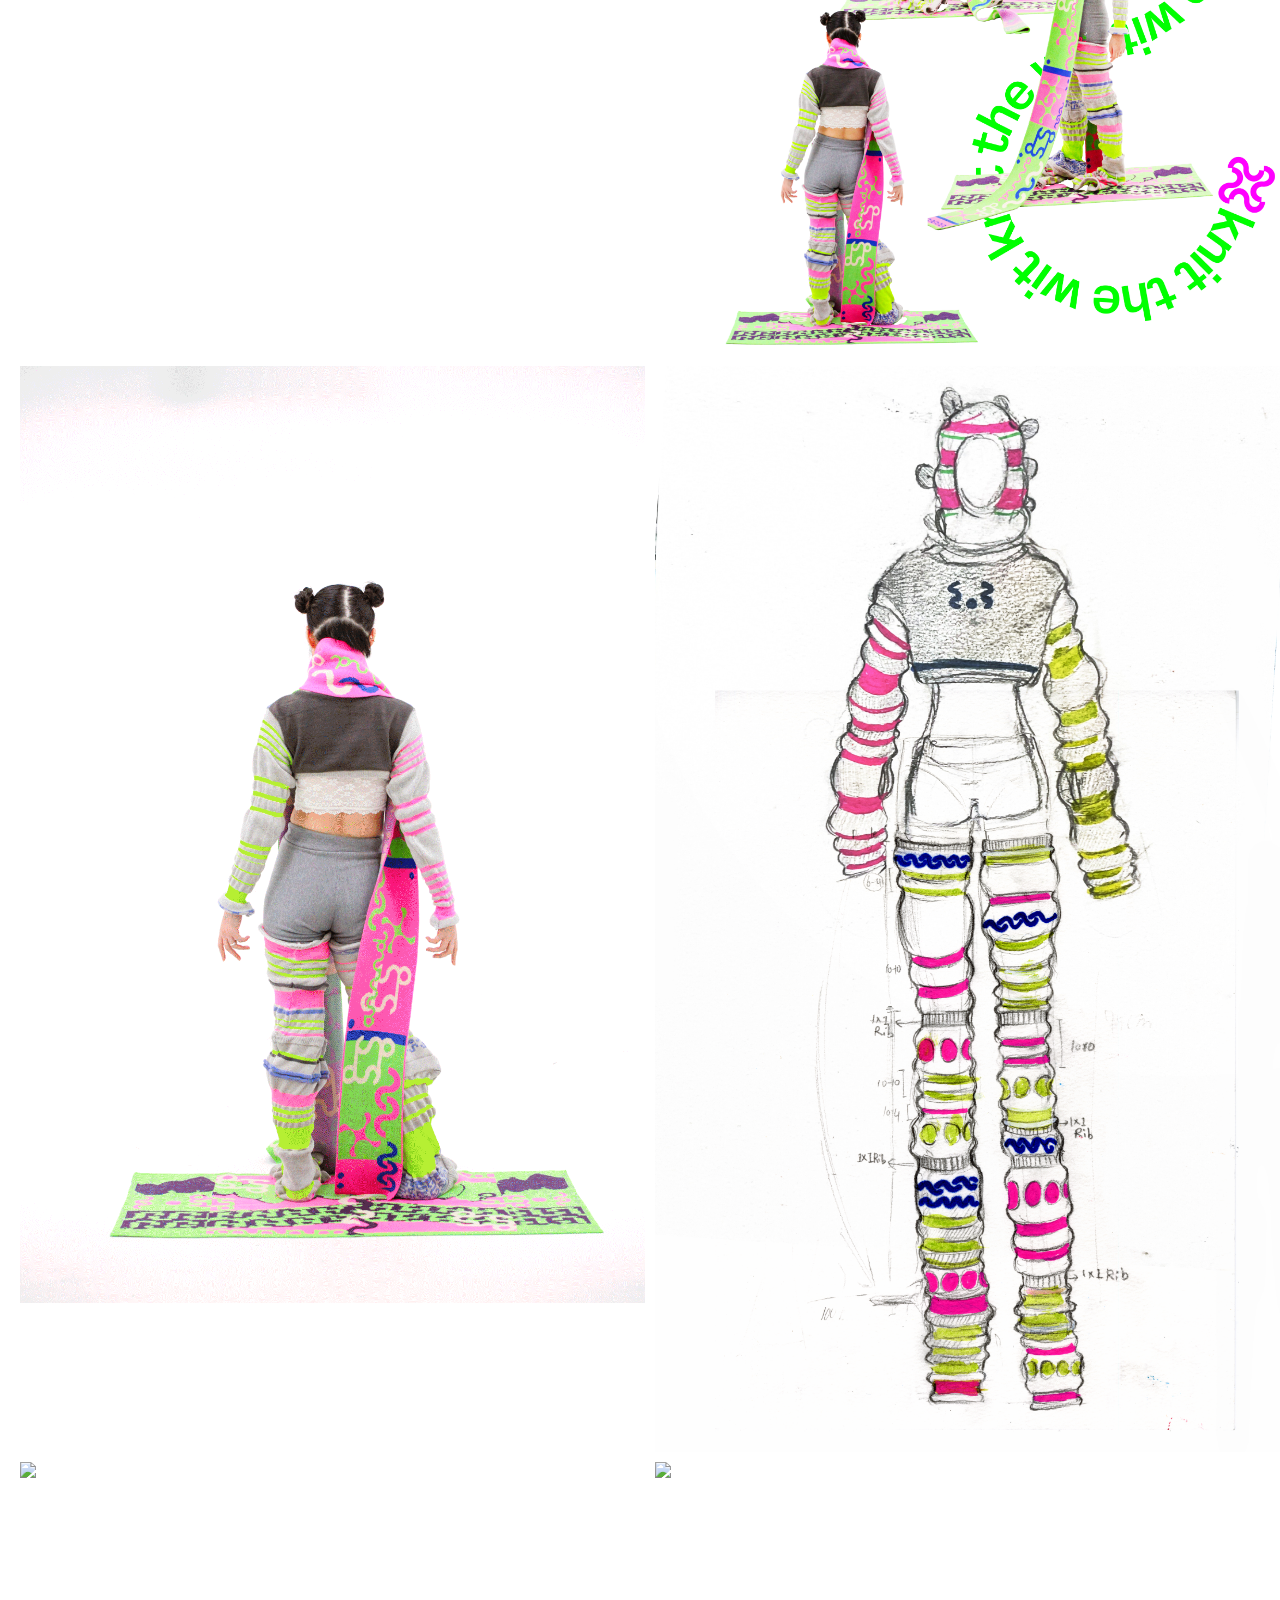
==== commit 36052d18: "Update index.html" ====
--- a/index.html
+++ b/index.html
@@ -35,6 +35,7 @@
             <div class="project-info">
               <p id="detailDescription"><span class="highlight">MindTheGap</span> is a visual discourse on personal space within public transportation. 
               We all pay fares for access to public transportation services. Paying creates illusion that we can buy ourselves a certain amount of personal space within the confines of subways, trains, and buses. In reality, we have all sat or stood in overly crowded compartments gasping air, or noticed fellow passengers' belongings taking up extra seats. </p>
+            <br>(Exhibition at Korea Japan International Exchange Art Exhibition, 2025)
             </div>
  
             <div class="detail-media">
--- a/style.css
+++ b/style.css
@@ -7,14 +7,14 @@
 .container {
 display: grid;
   width: 100%;
+  max-width: 1200px;
+  margin: 0 auto;
+
+}
+
+.container_archive {
+  width: 100%;
   max-width: 1300px;
-  margin: 0 auto;
-
-}
-
-.container_archive {
-  width: 100%;
-  max-width: 1410px;
   margin: 0 auto;            
   /* padding: 0 10px; */
     margin-top: -40px;
@@ -76,10 +76,13 @@
   font-weight: 500; /* 또는 font-weight: 700; */
 }
 .header{
-    grid-area: 1 / 1;
+   display:flex;
+    
     z-index: 90;
      font-size: 14px;
   line-height: 1.5;
+    padding-left: 20px;
+    padding-top: 10px;
 }
 
 /* 2차 수정본(상세페이지)*/
@@ -140,6 +143,7 @@
   flex-direction: column; /* 위에서 아래로 배치 */
   gap: 10px;
   padding: 10px 0;
+    padding-left:20px;
   /* margin-top: 30px; */
 }
 details[open] > summary::before {
@@ -169,7 +173,7 @@
   width: 100%;
   position: static;
   background-color: #f0f0f0; 
-  aspect-ratio: 16 / 9;     }
+       }
 
 .hero-media img {
   width: 100%;
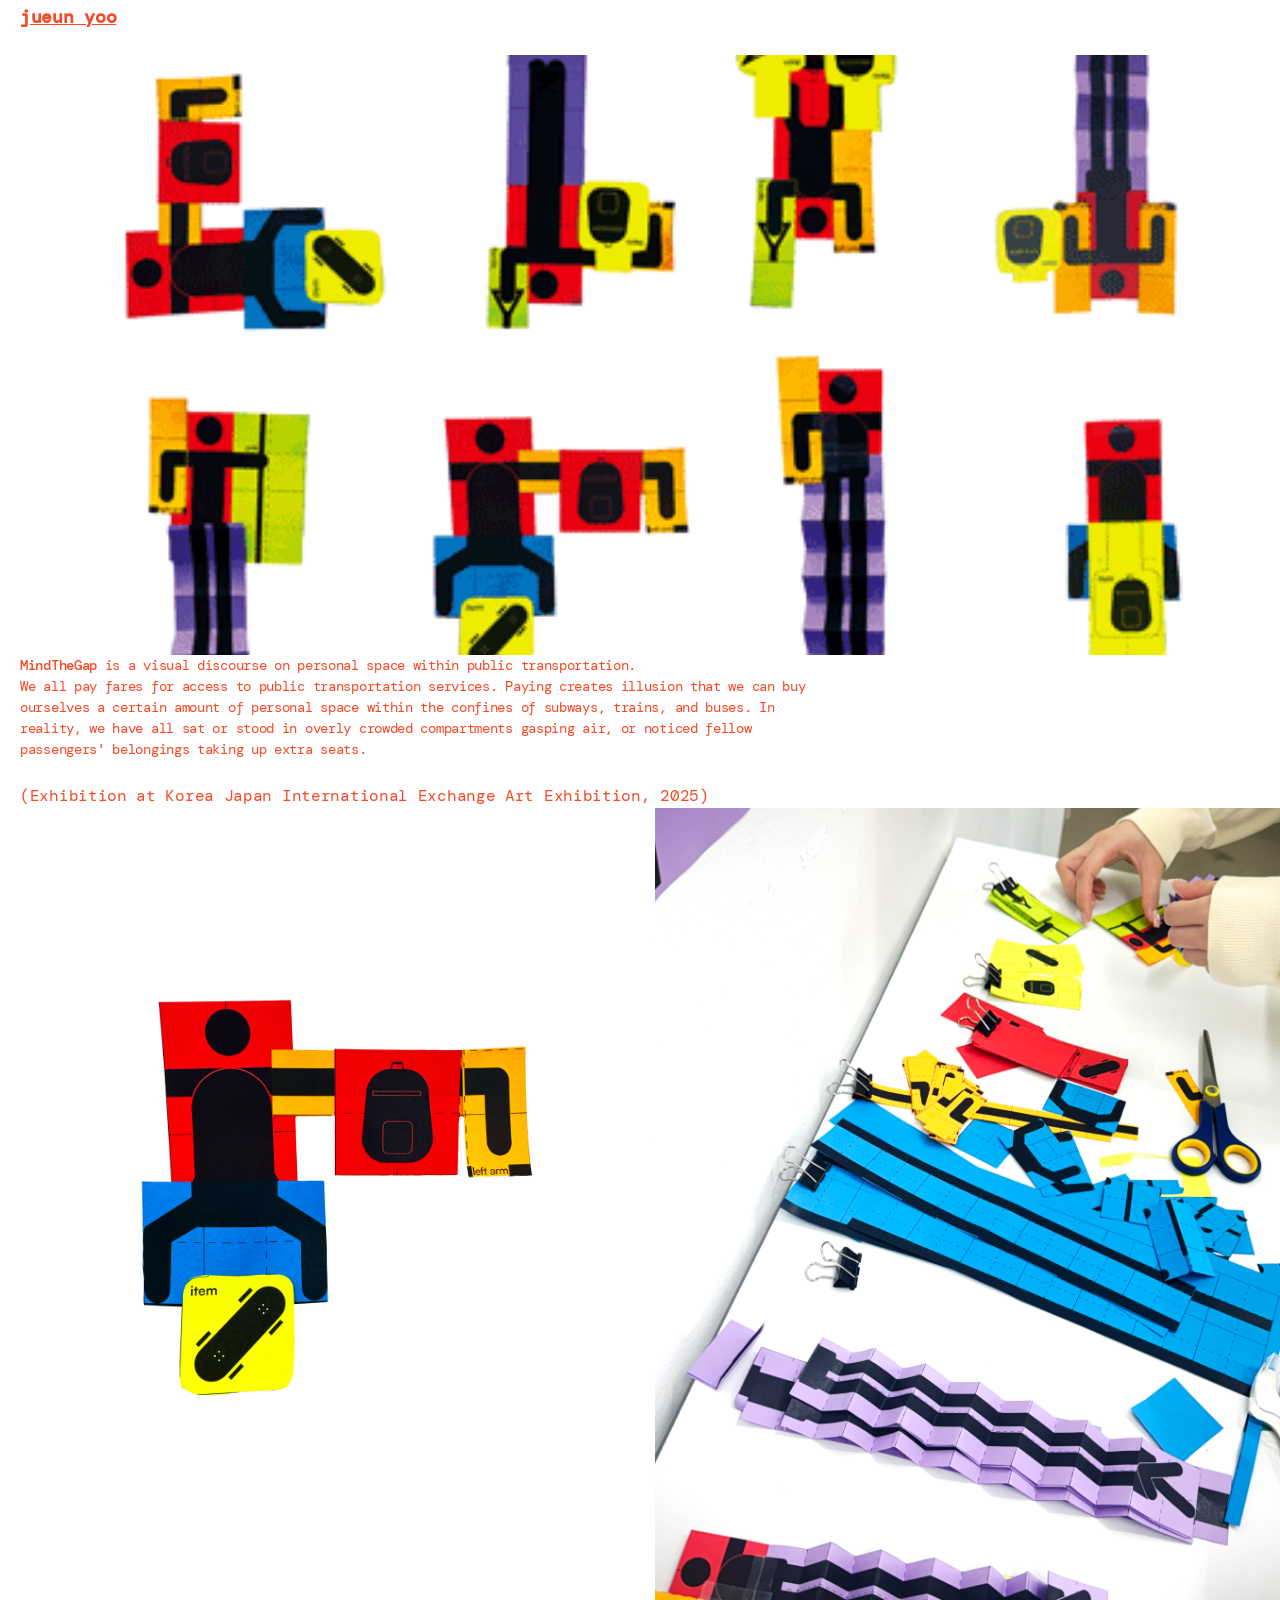
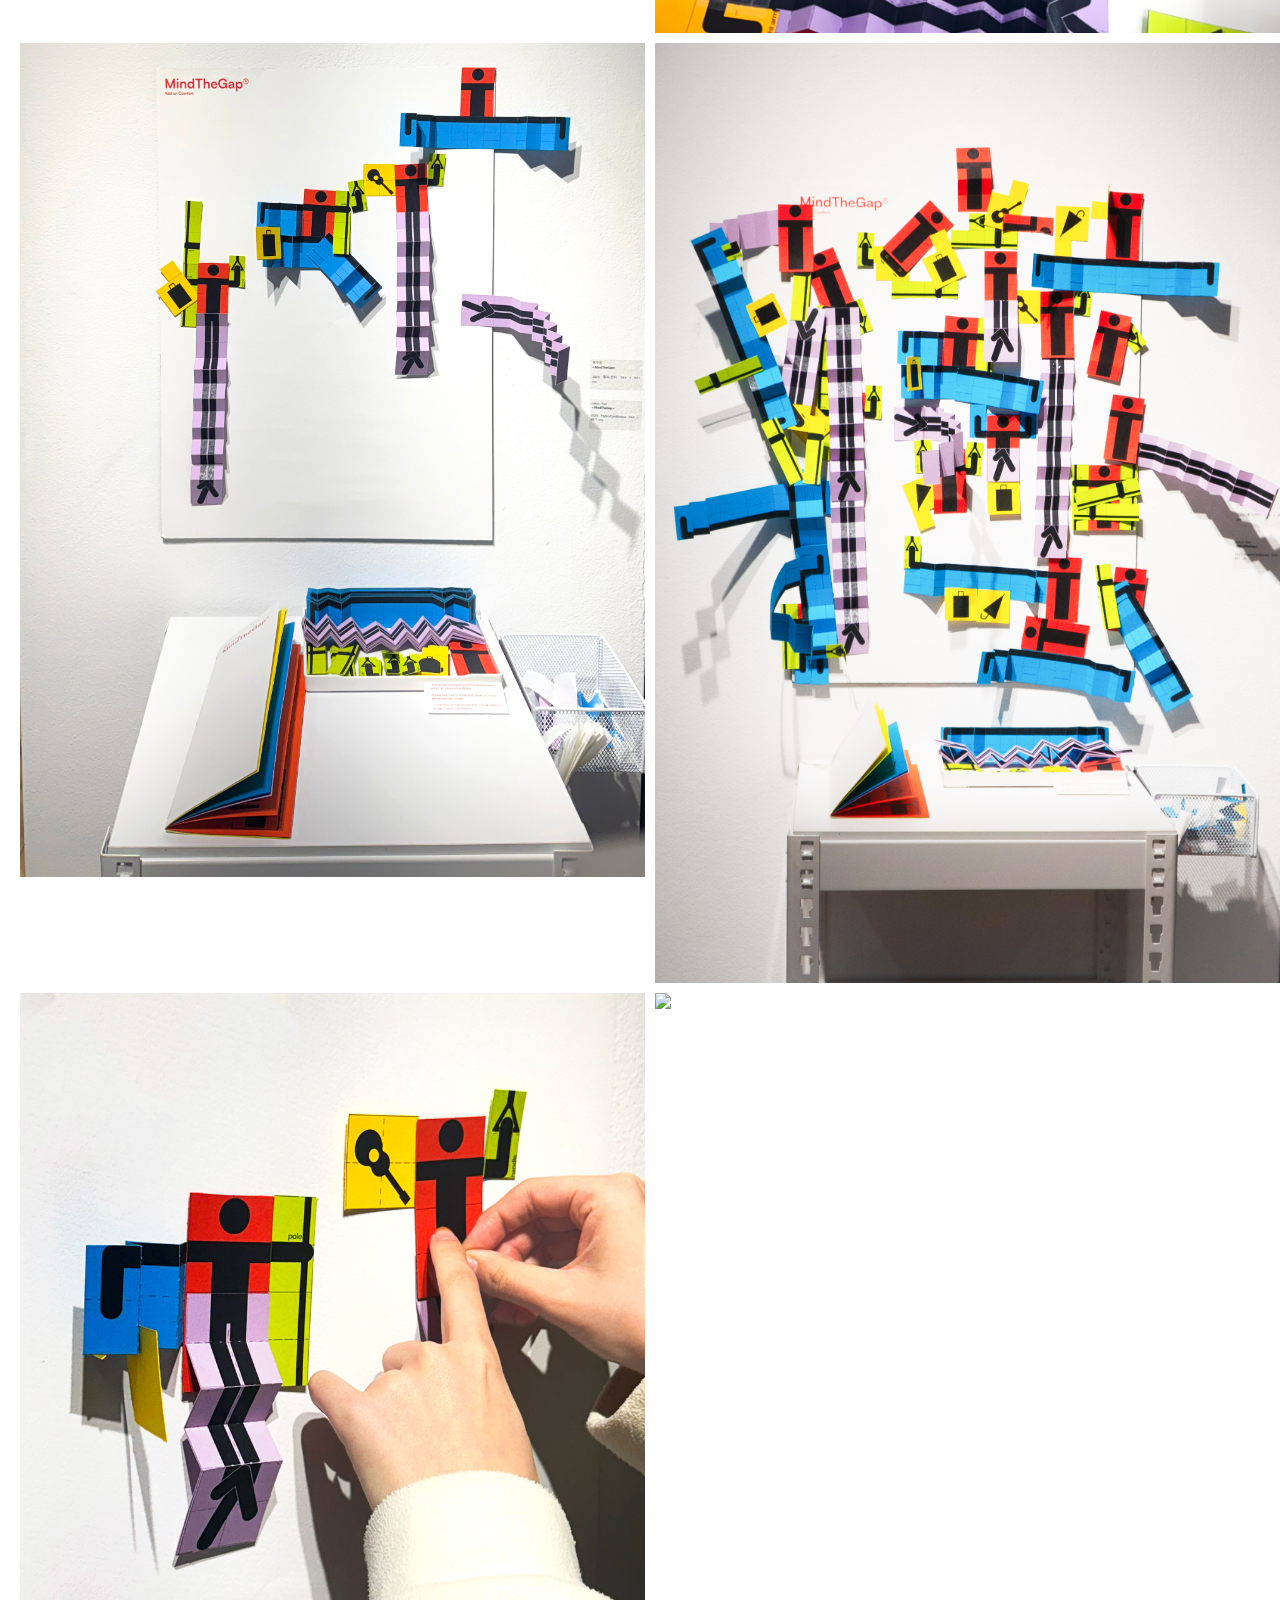
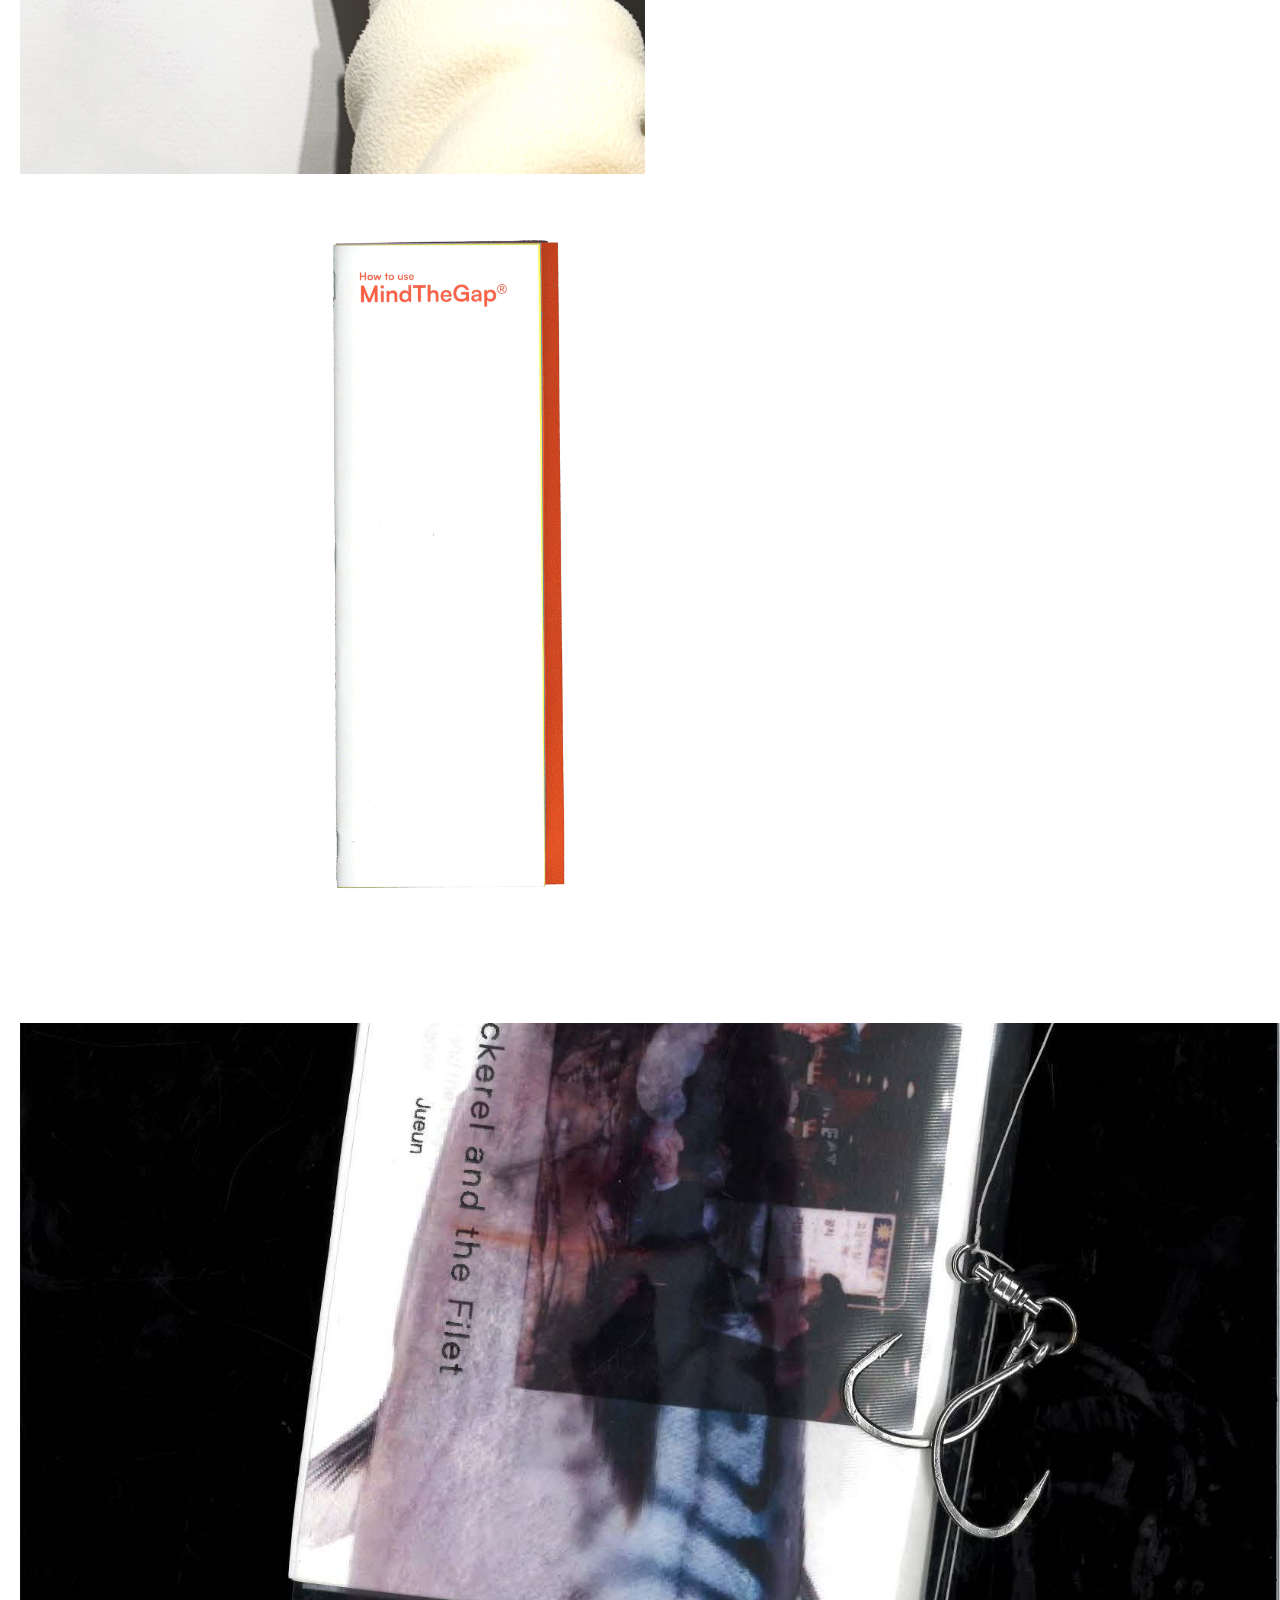
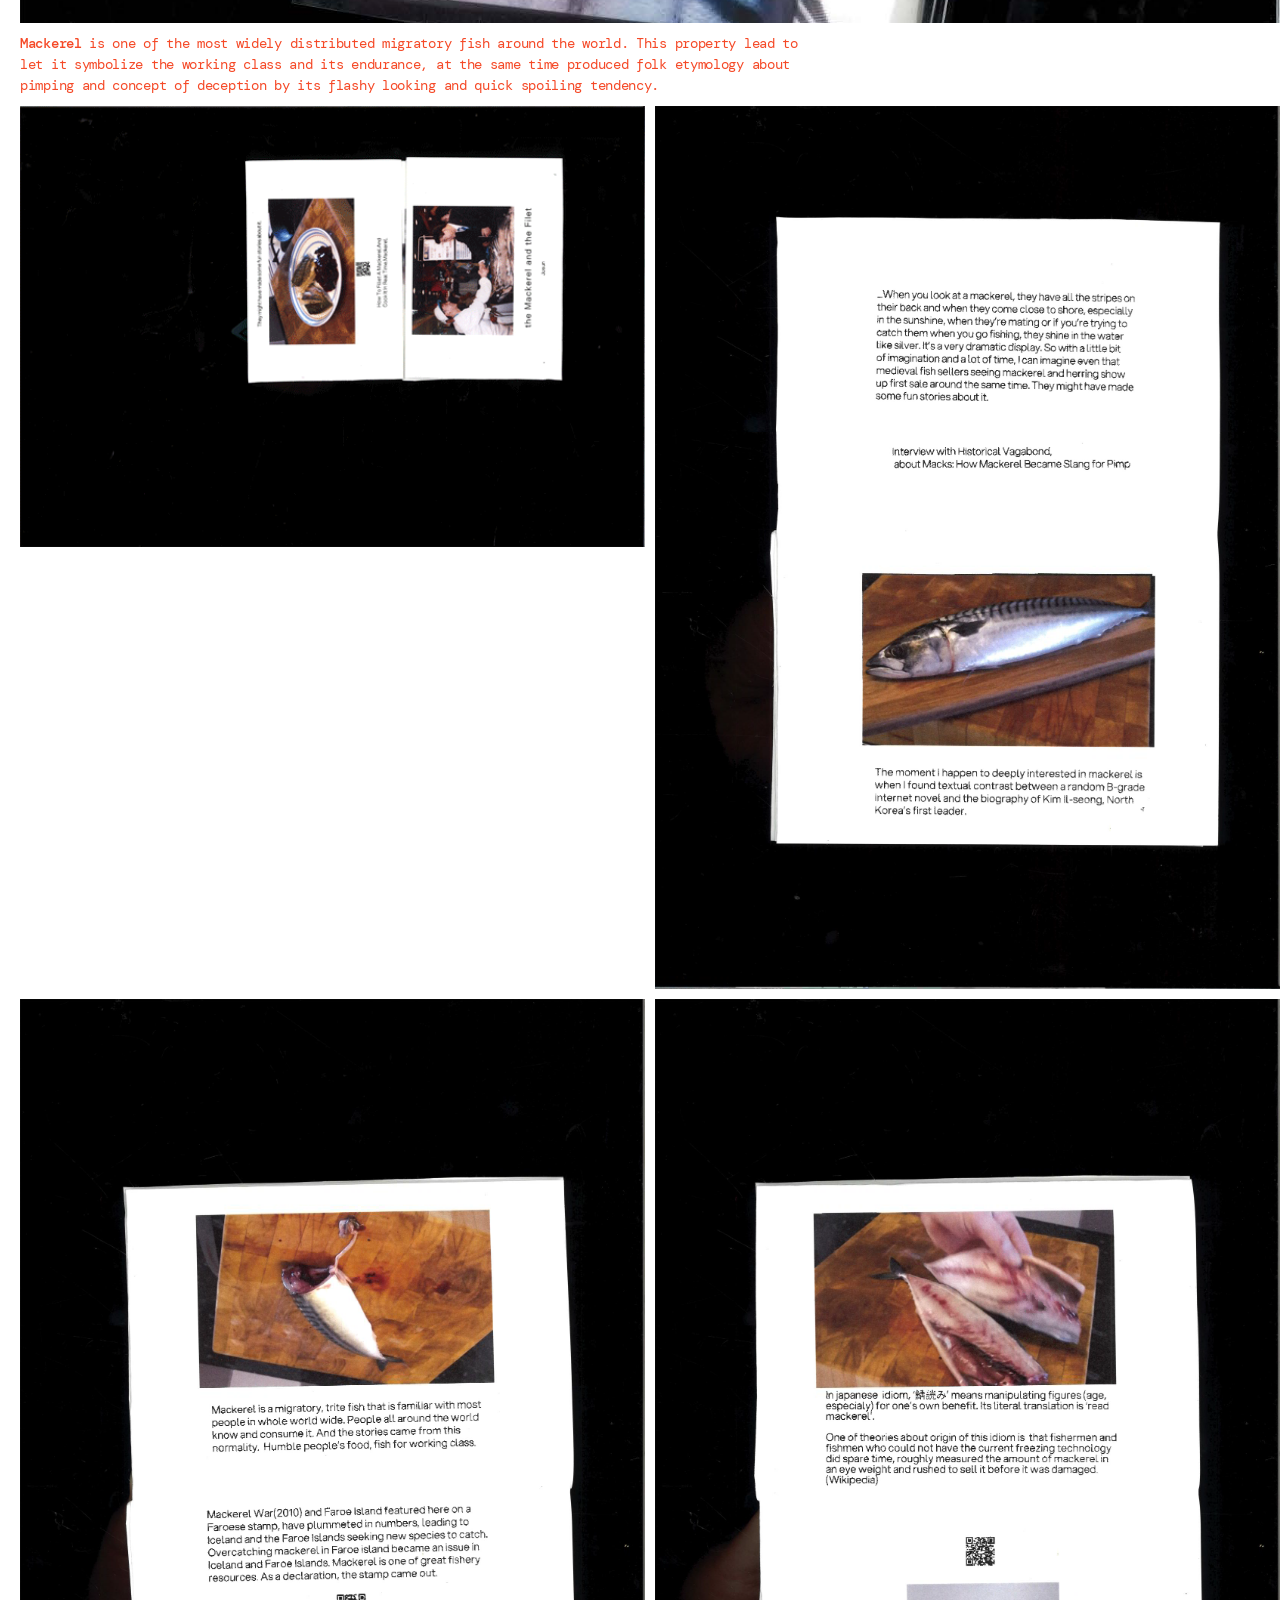
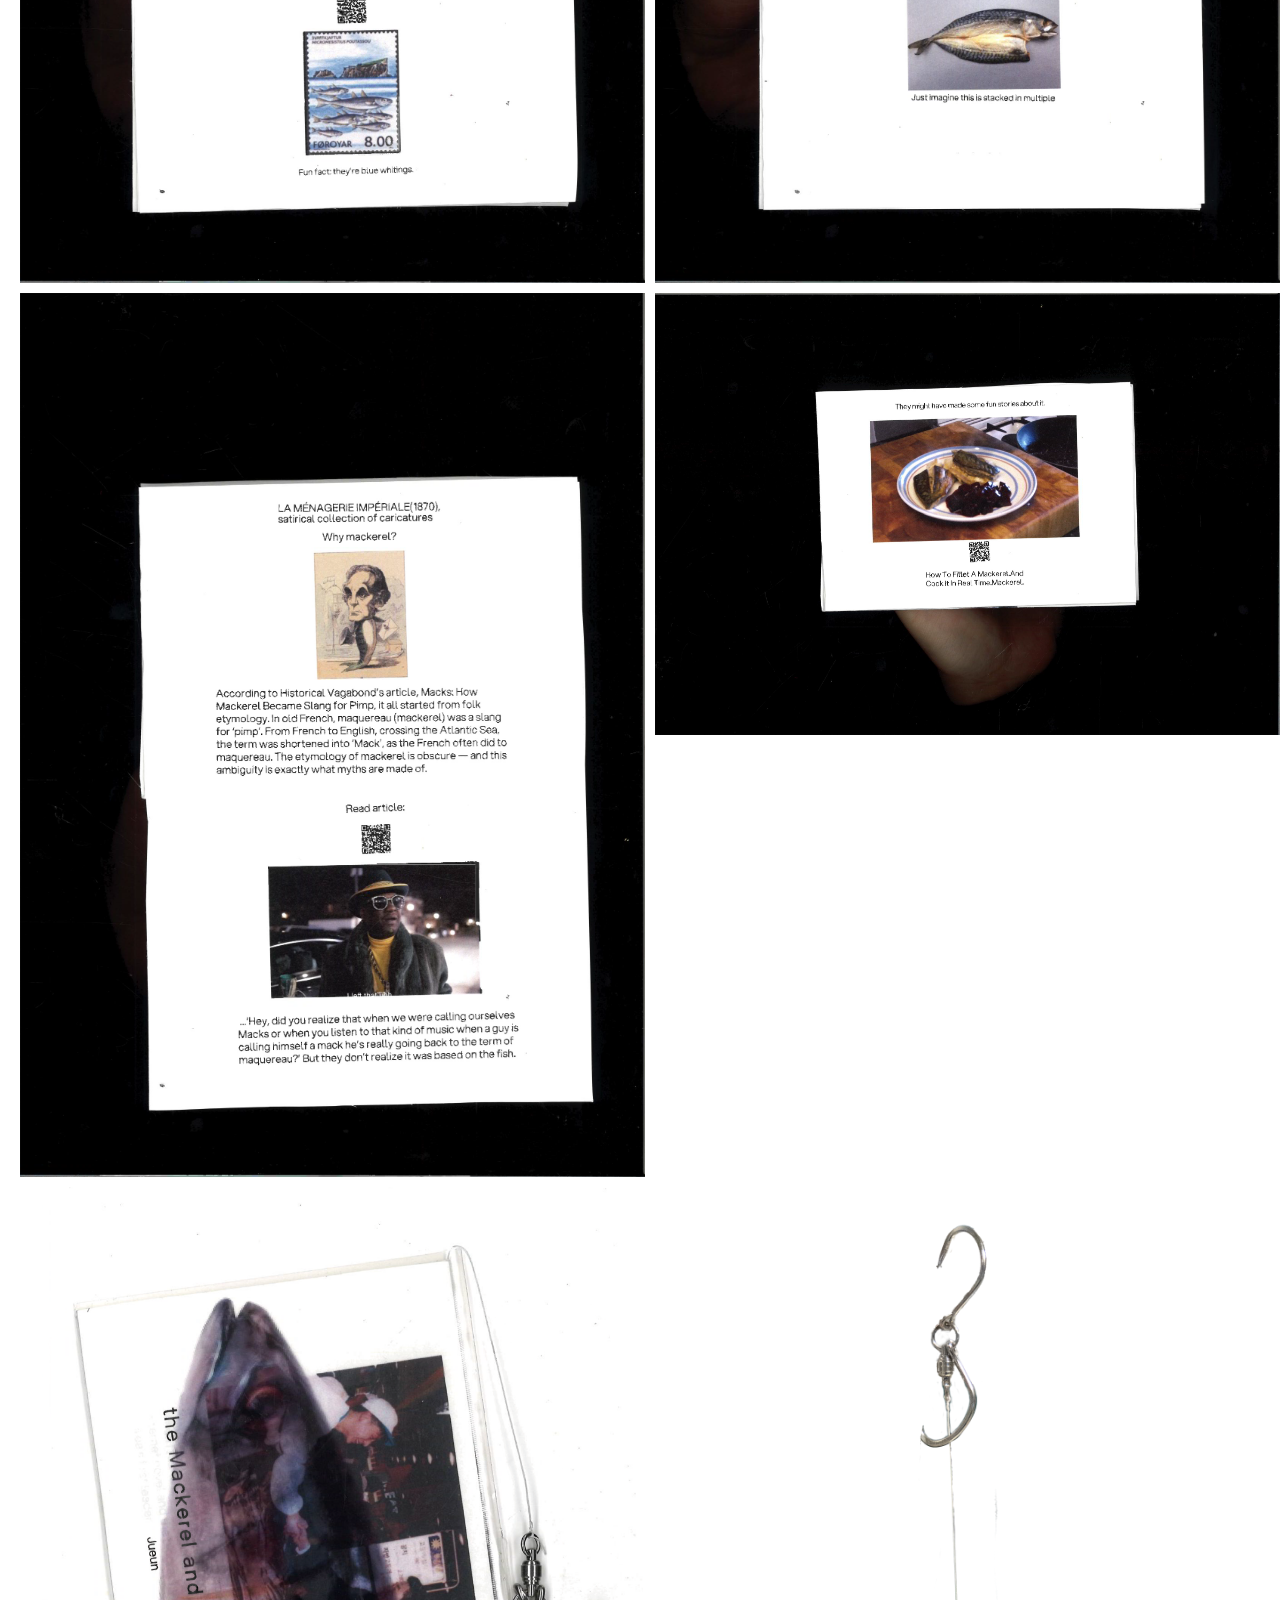
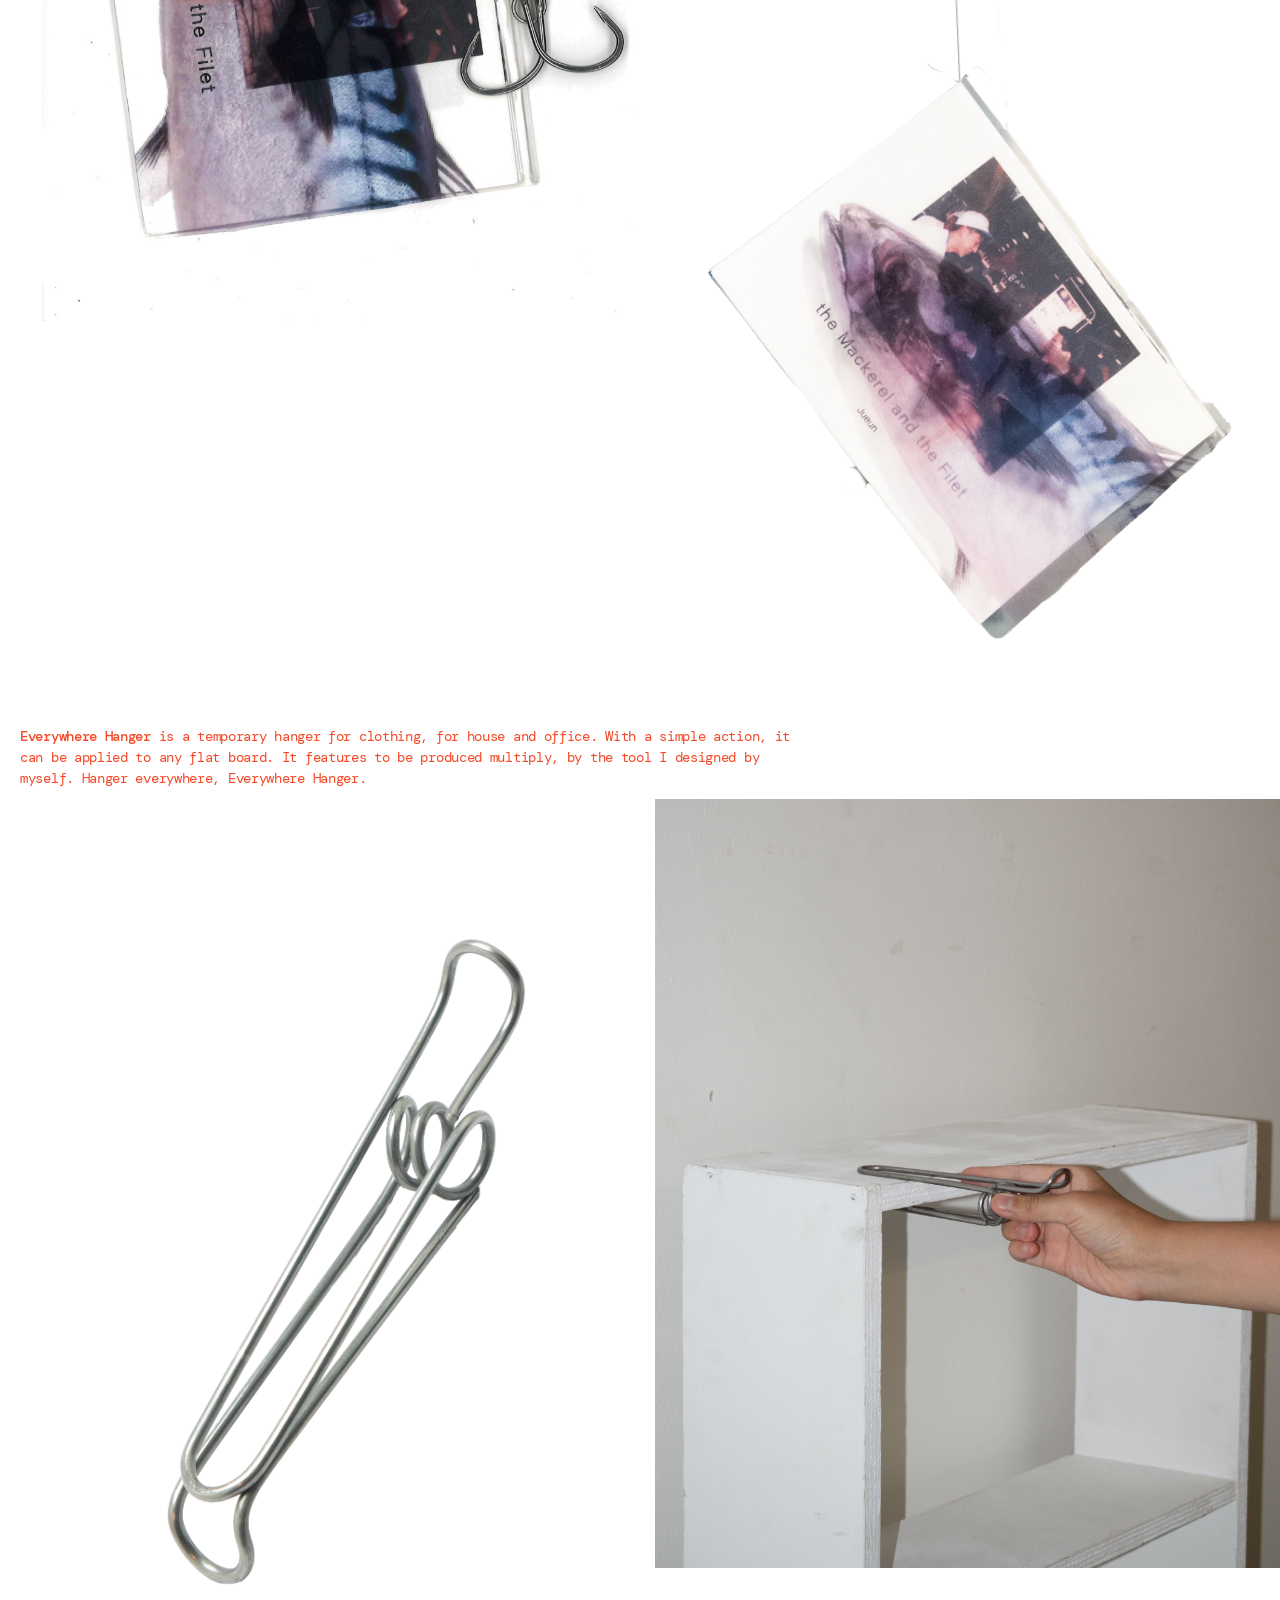
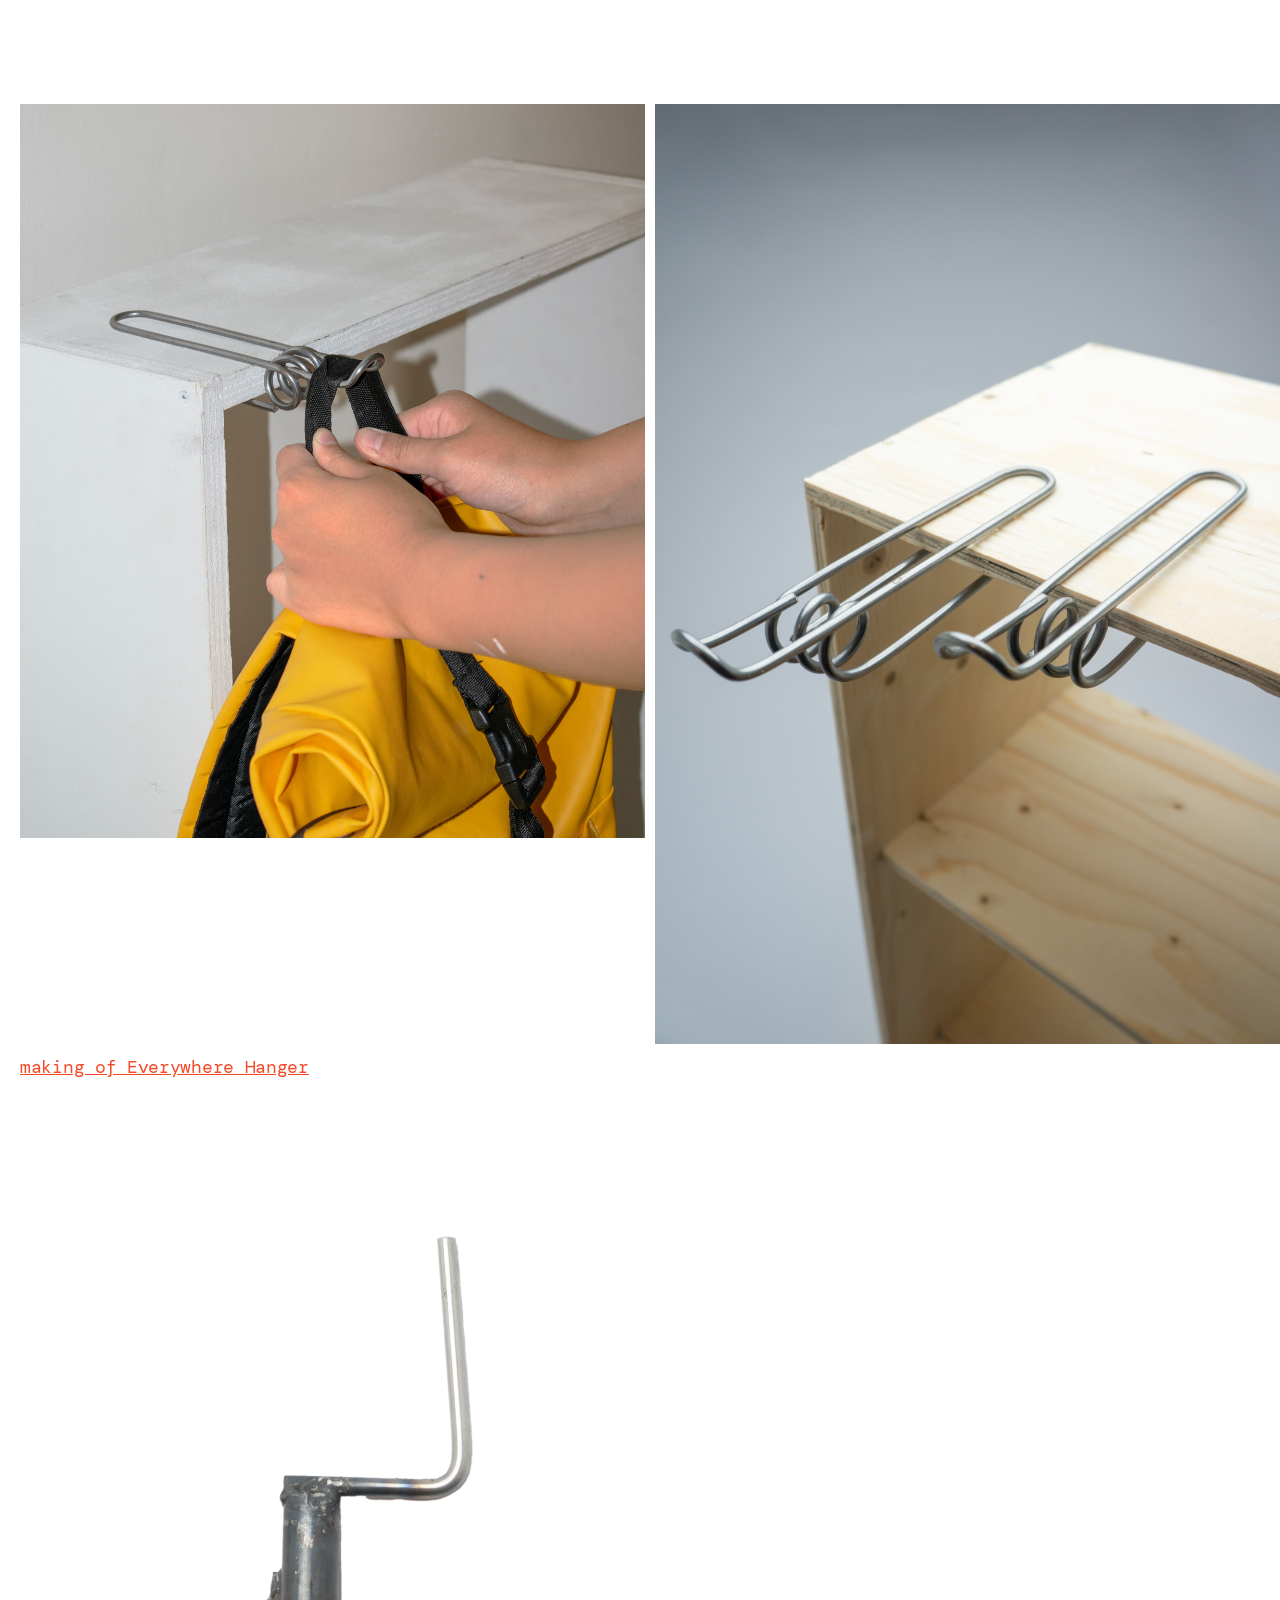
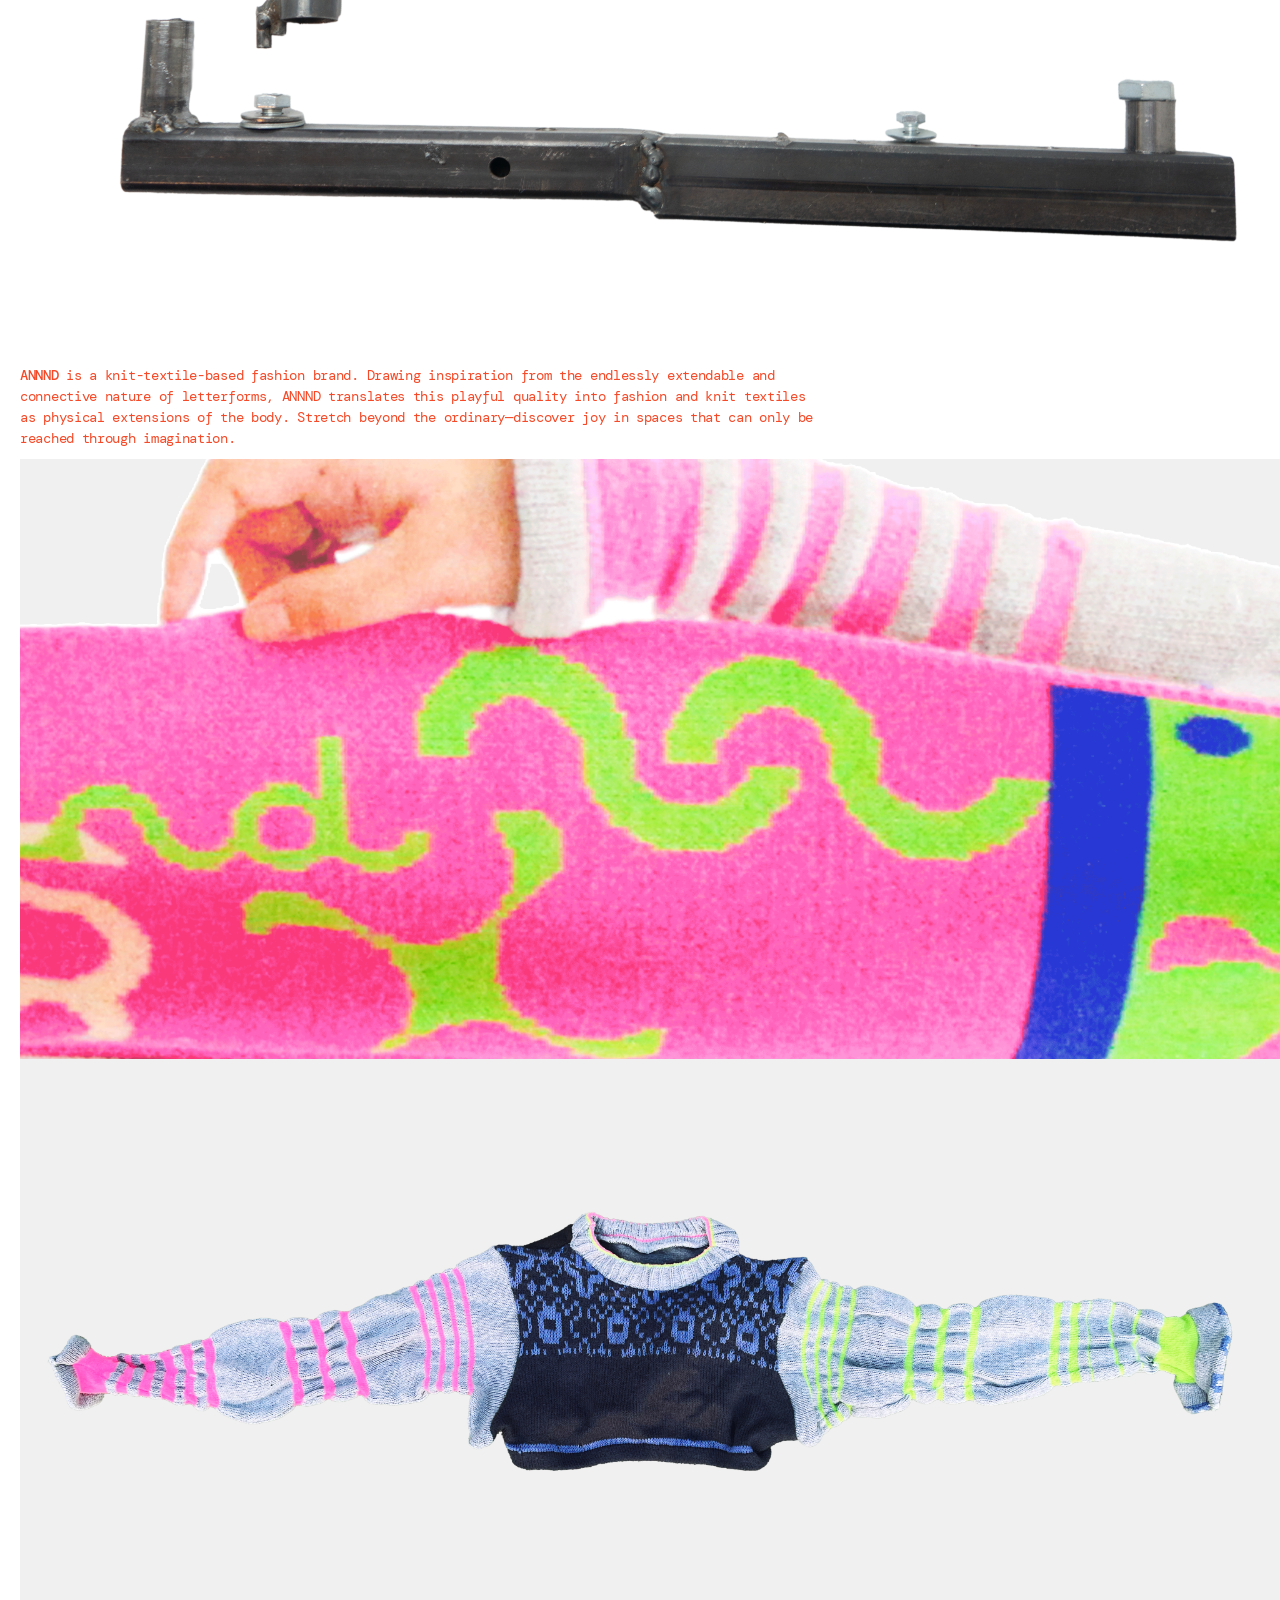
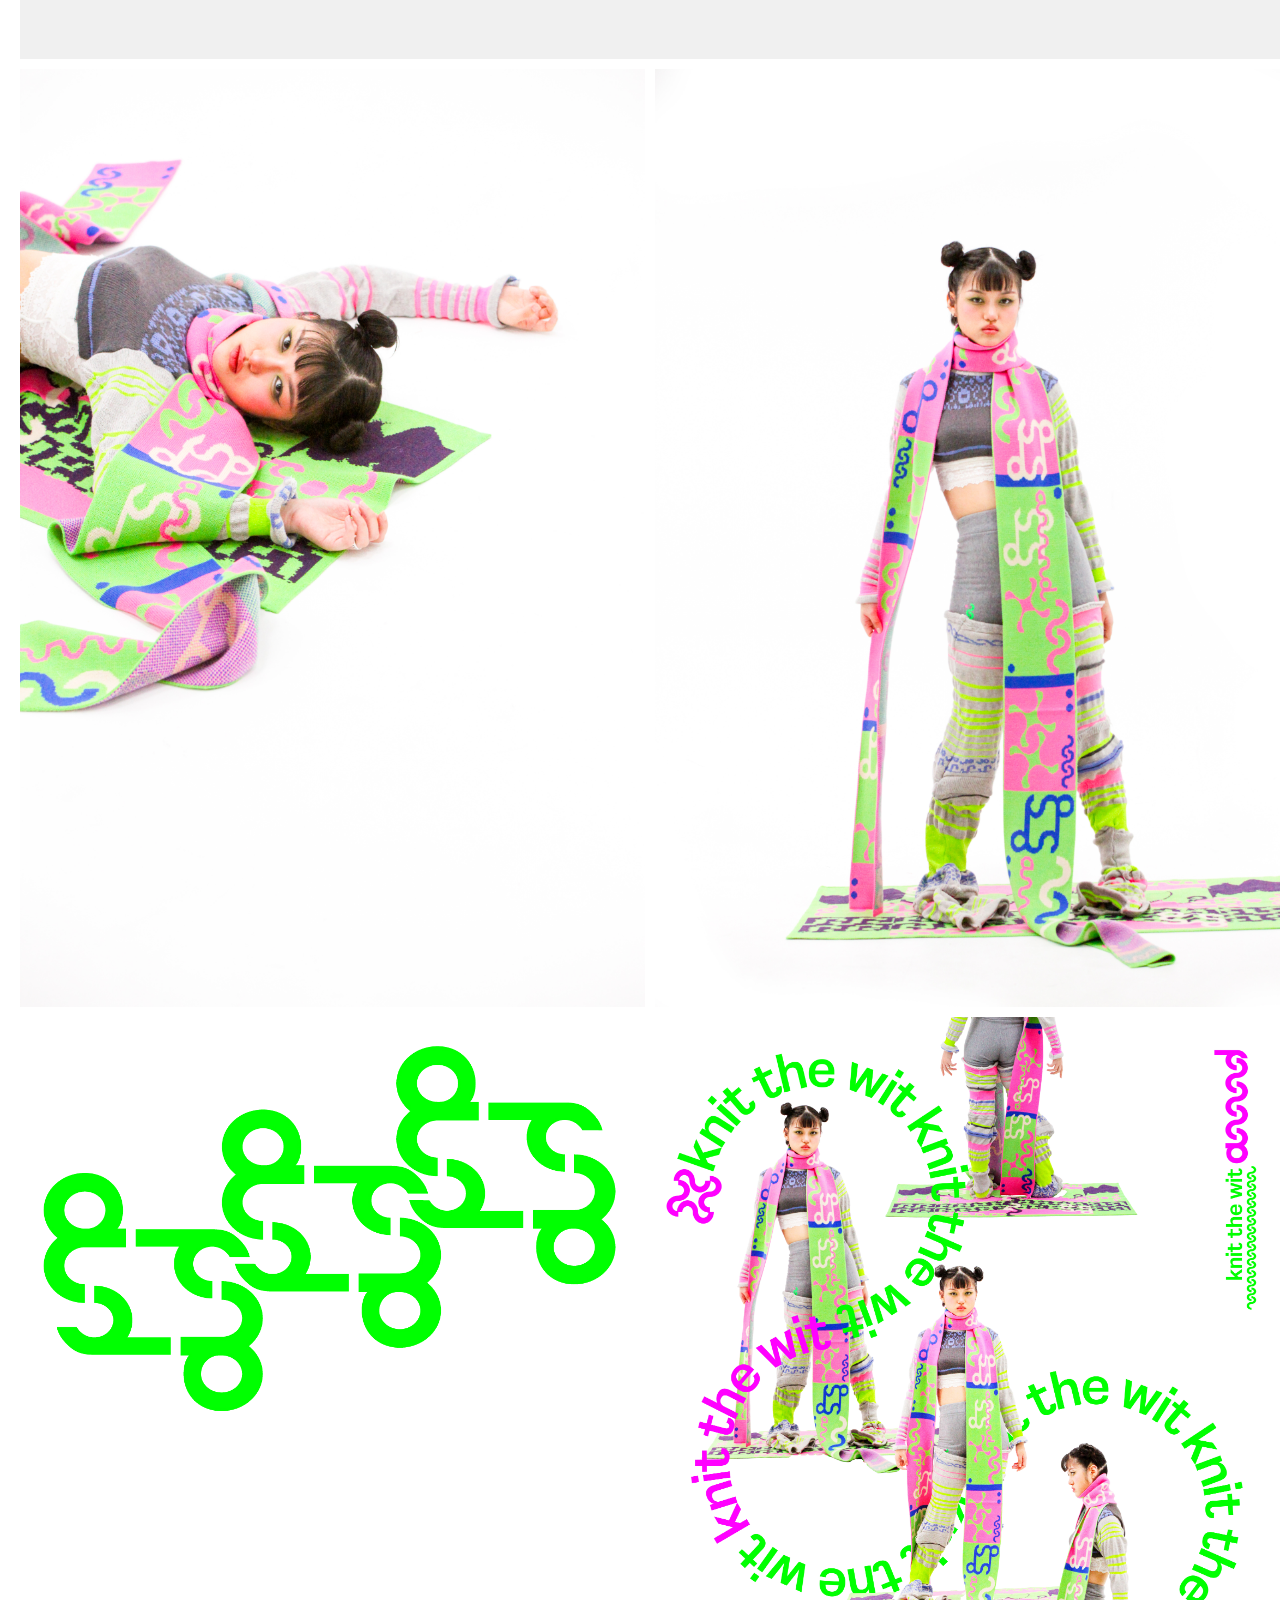
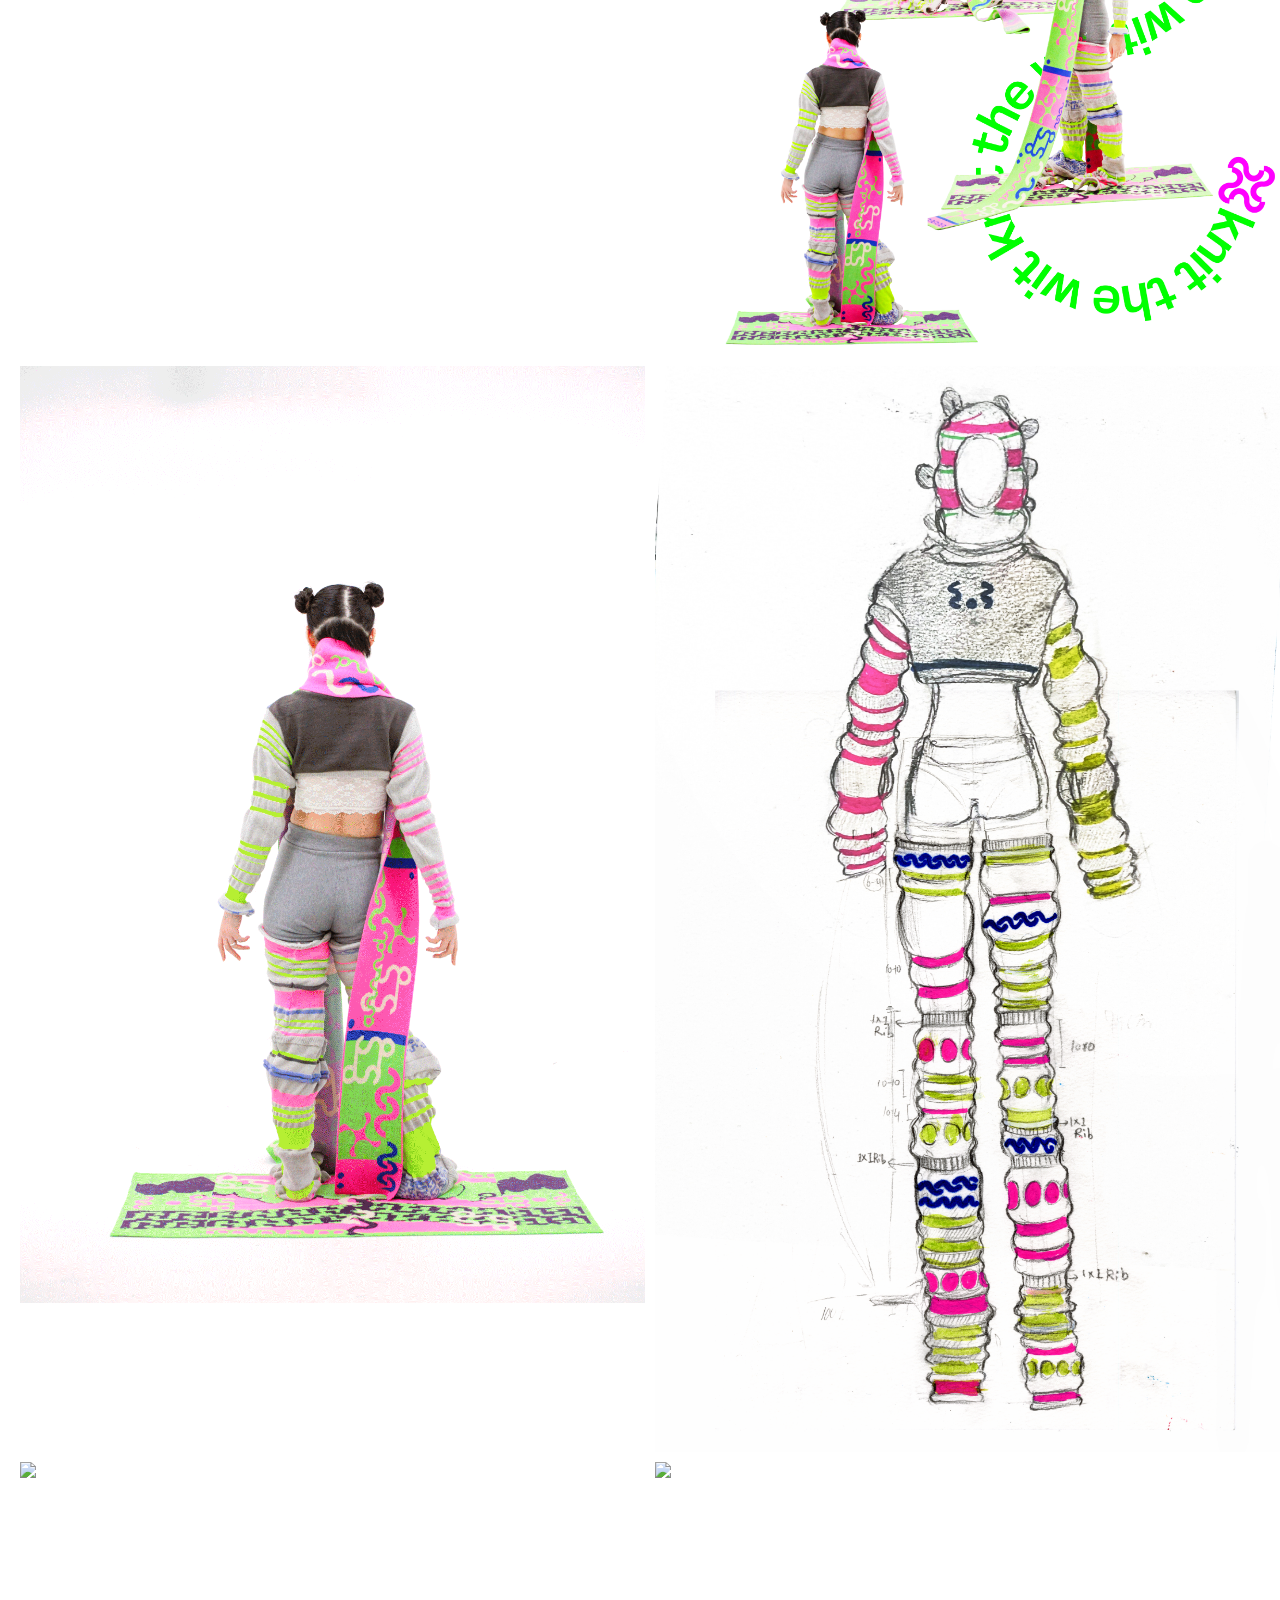
==== commit 4d792a85: "Update index.html" ====
--- a/index.html
+++ b/index.html
@@ -16,7 +16,7 @@
   <br>
   
   <div class="container_archive">
-    <p class="sticky-text"><a href="about.html">jueun yoo</a></p>
+    <h2 class="sticky-text"><a href="about.html">jueun yoo</a></h2>
       <br>
       <!-- 프로젝트 2: MindTheGap -->
         <details class="project-dropdown" open>
--- a/style.css
+++ b/style.css
@@ -76,8 +76,7 @@
   font-weight: 500; /* 또는 font-weight: 700; */
 }
 .header{
-   display:flex;
-    
+  display: grid;
     z-index: 90;
      font-size: 14px;
   line-height: 1.5;
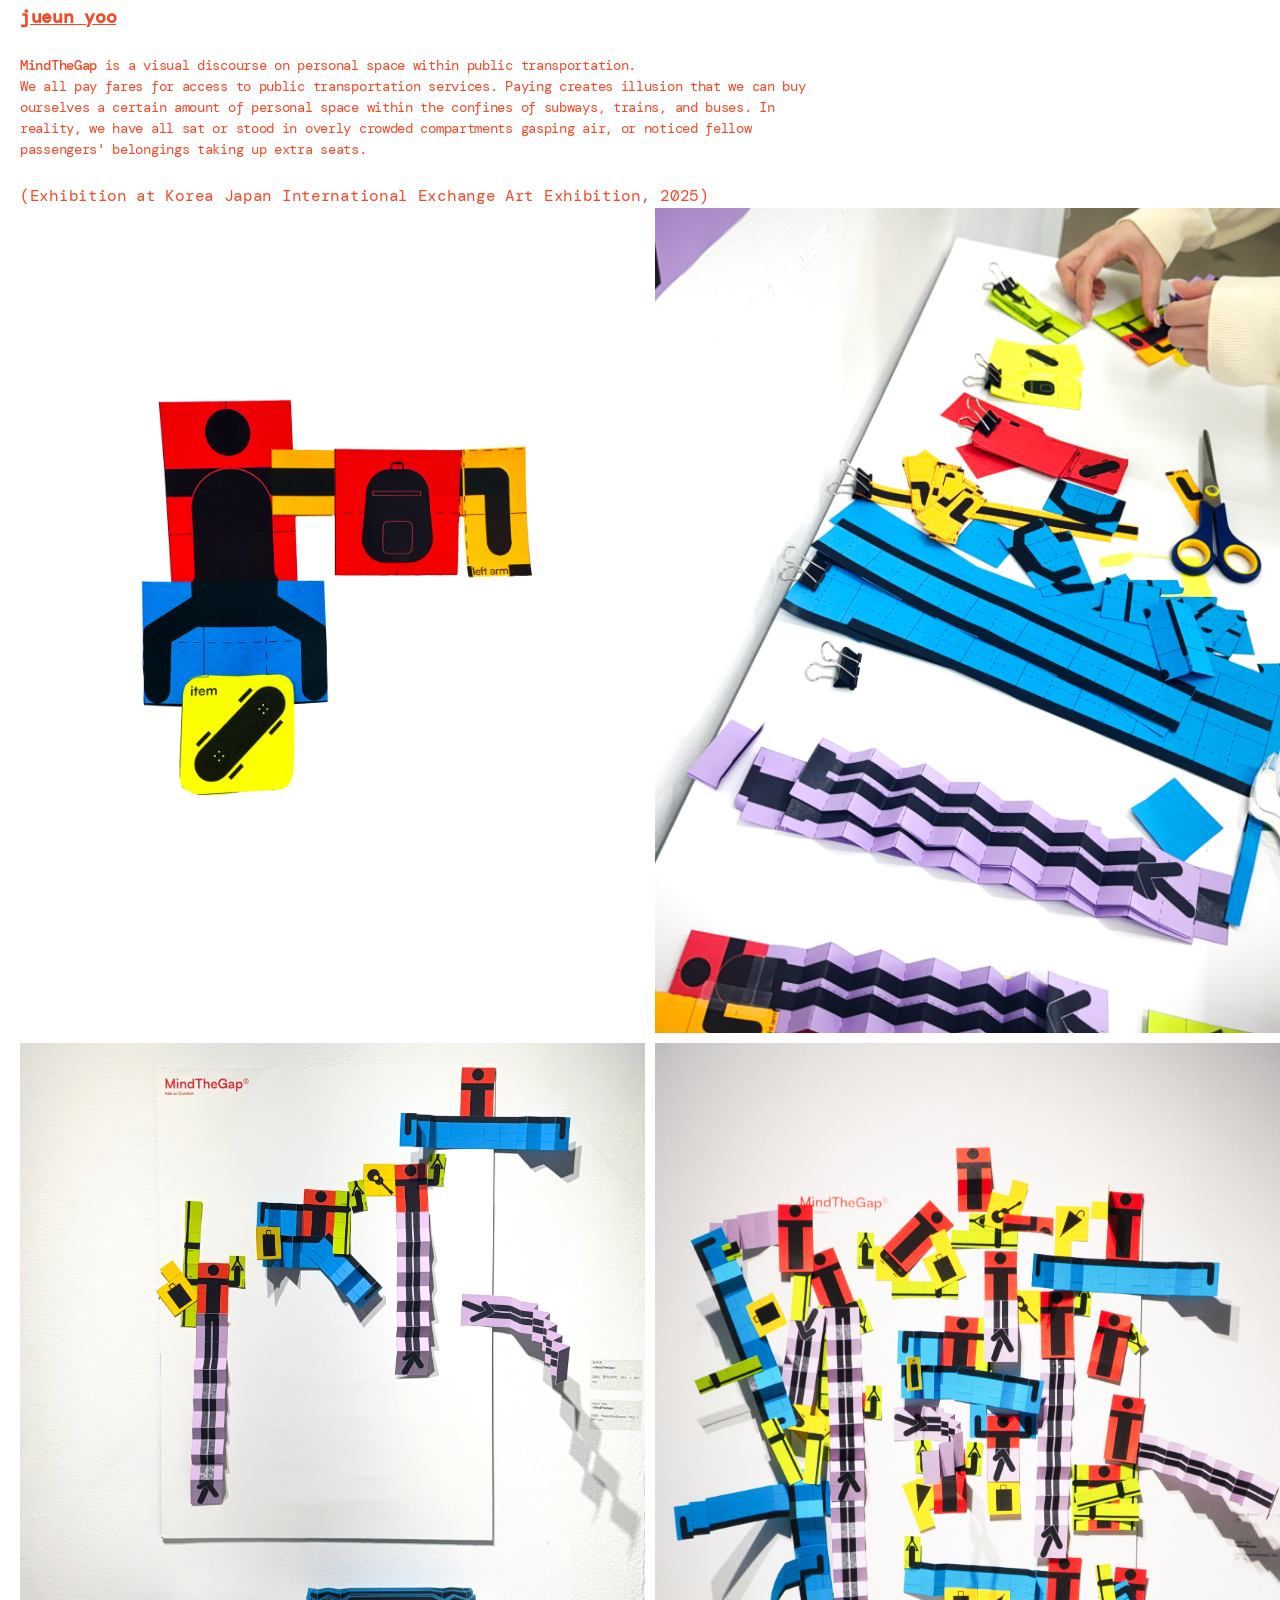
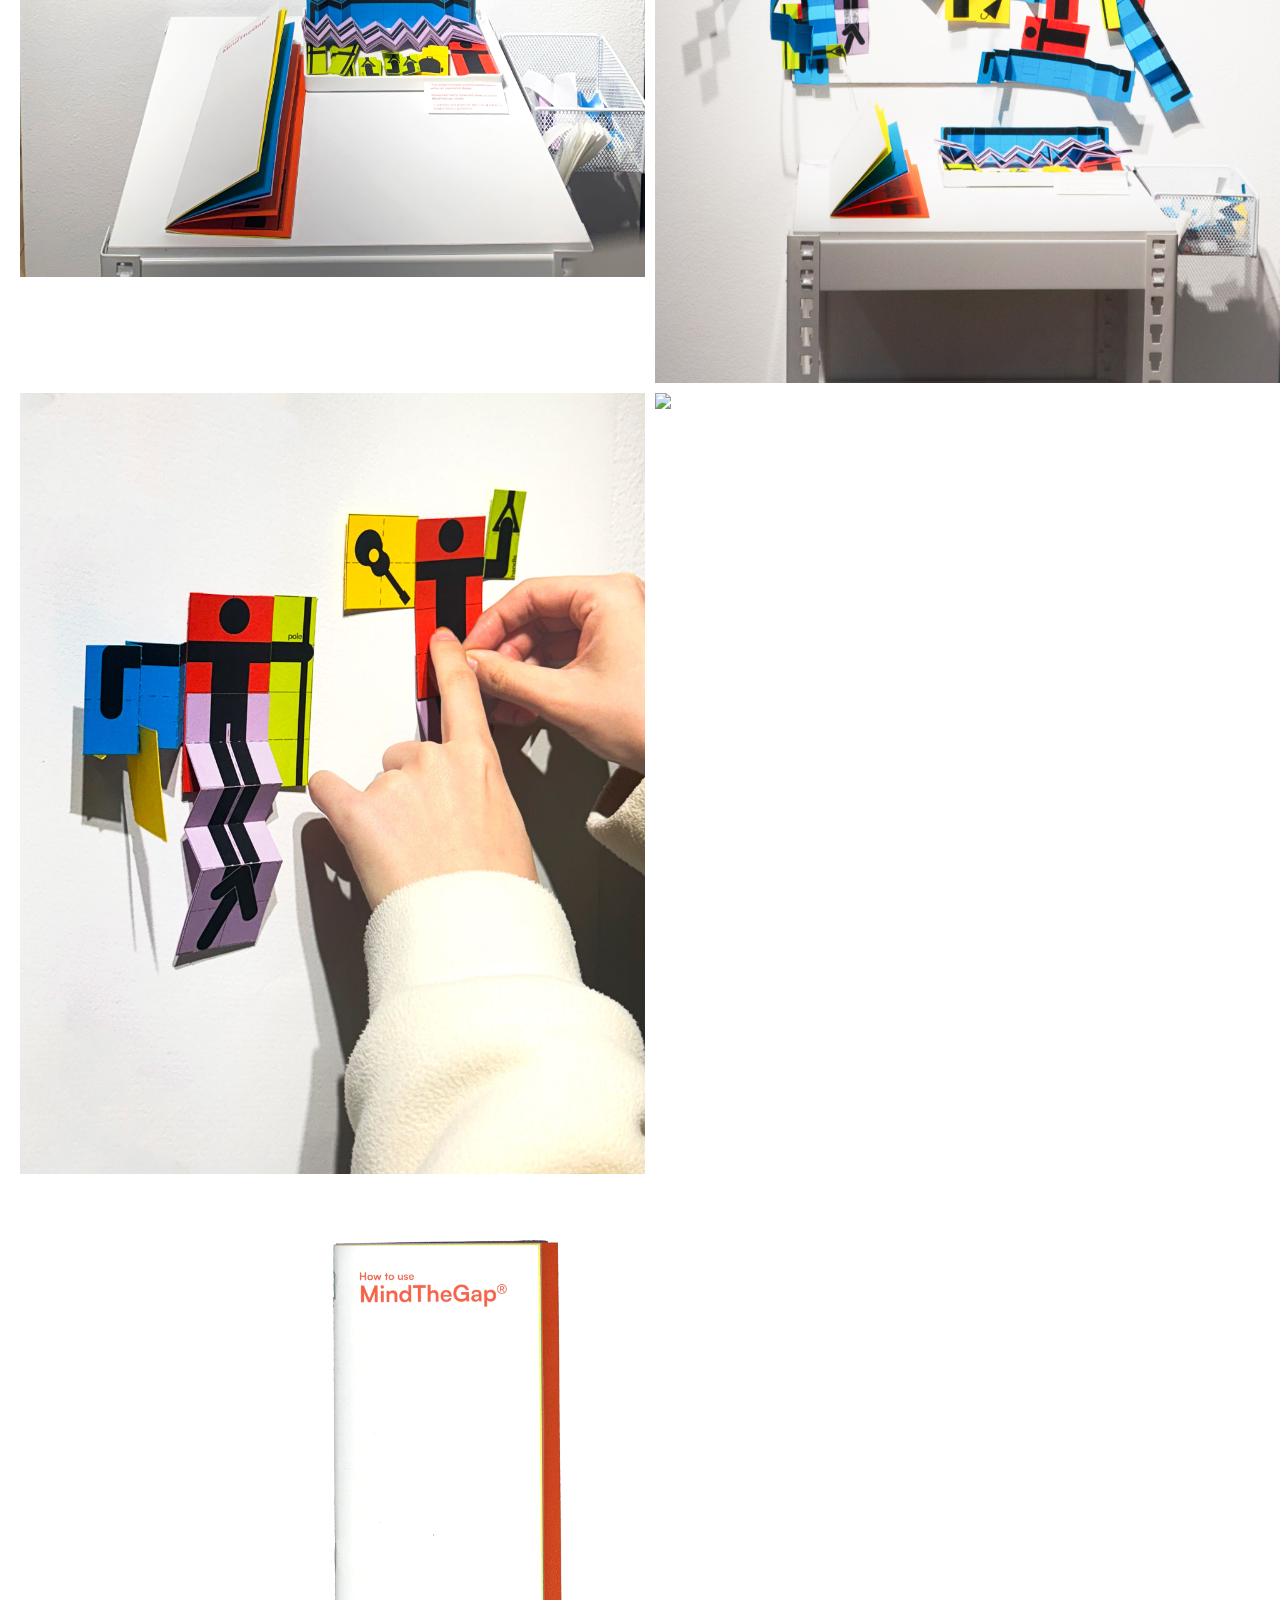
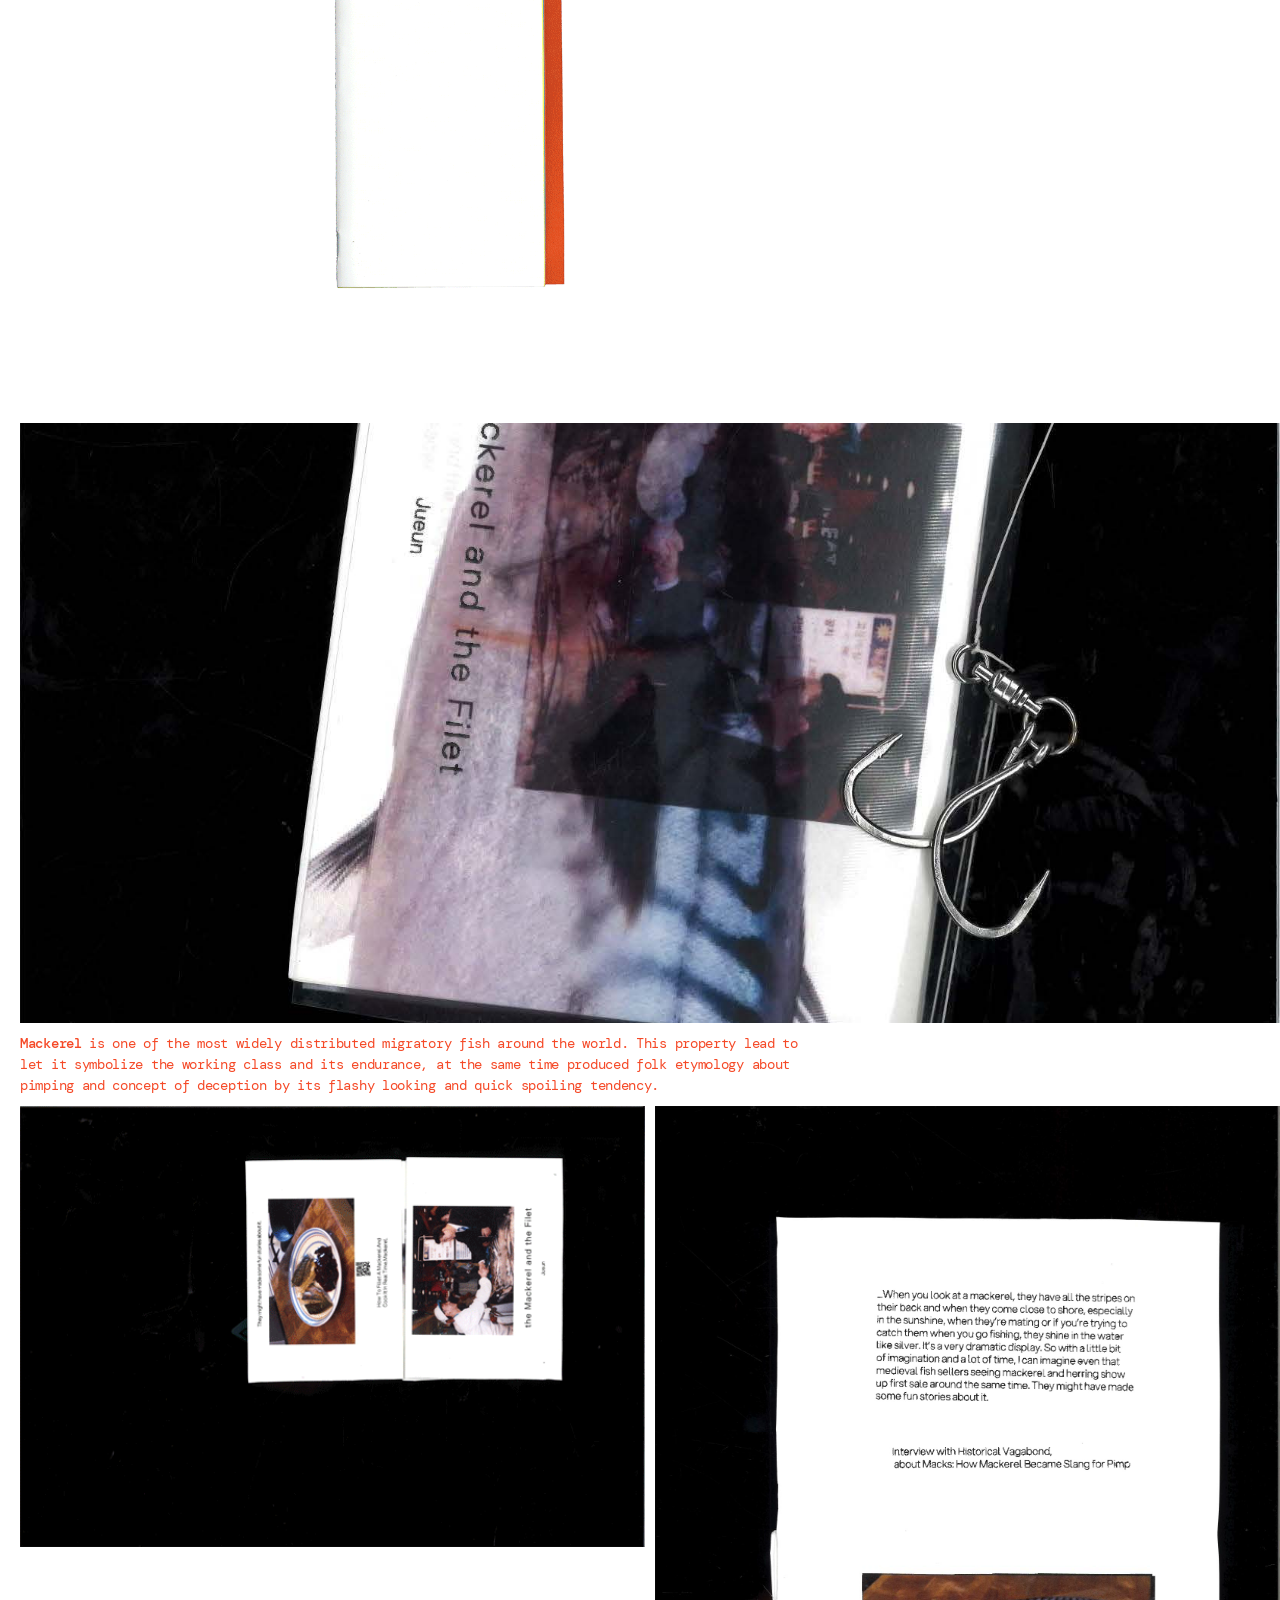
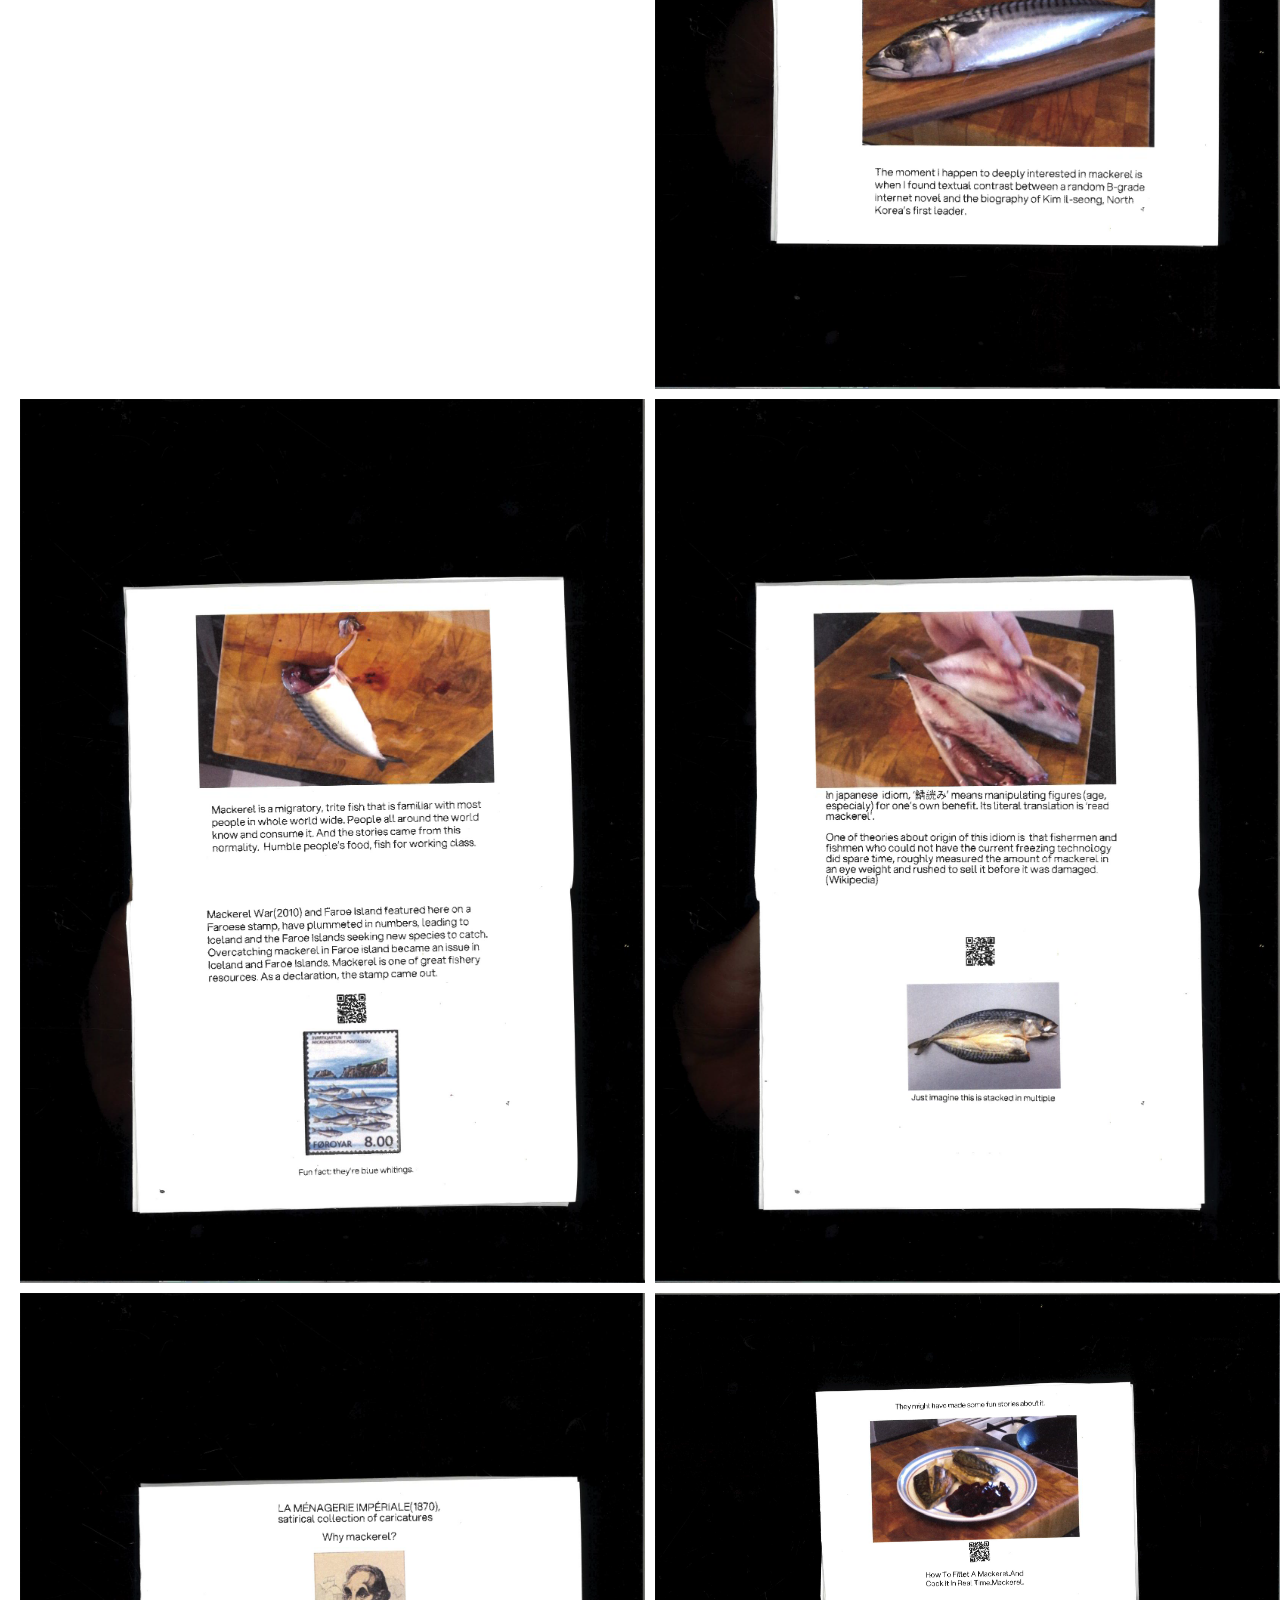
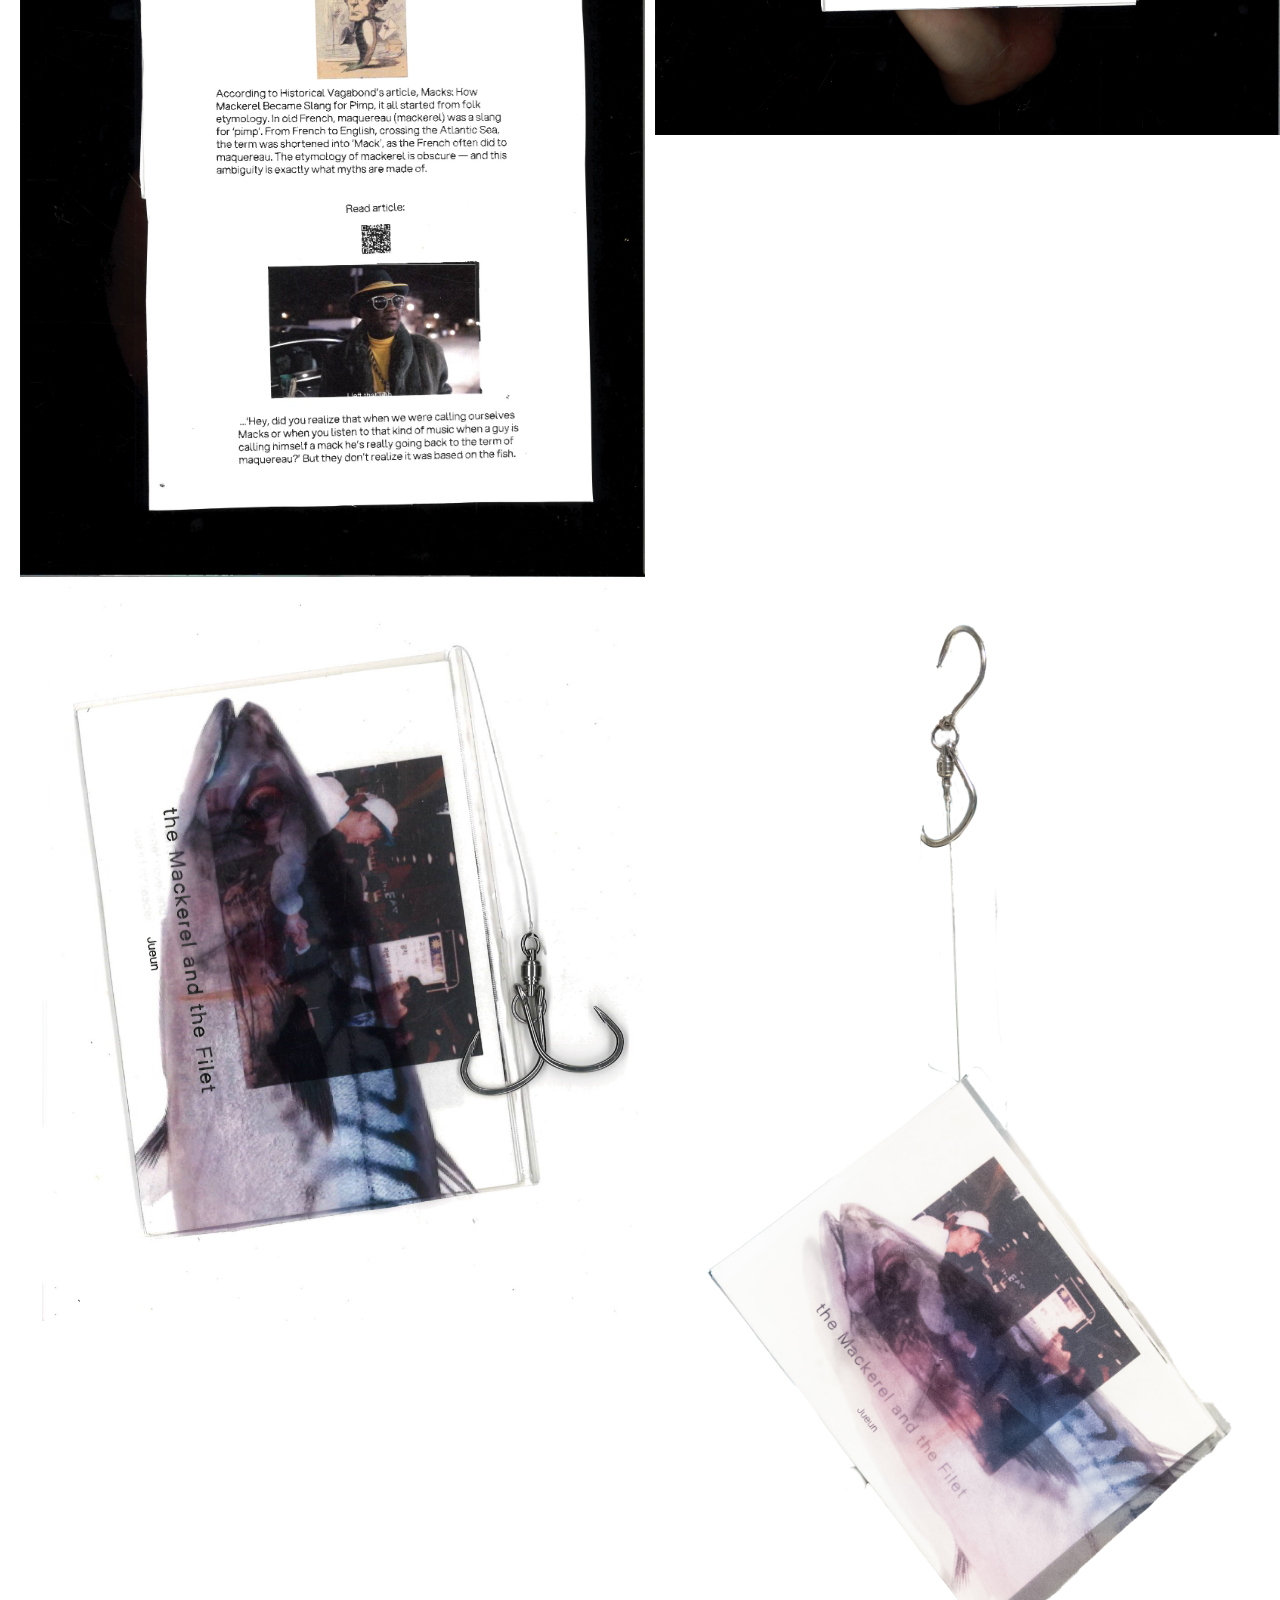
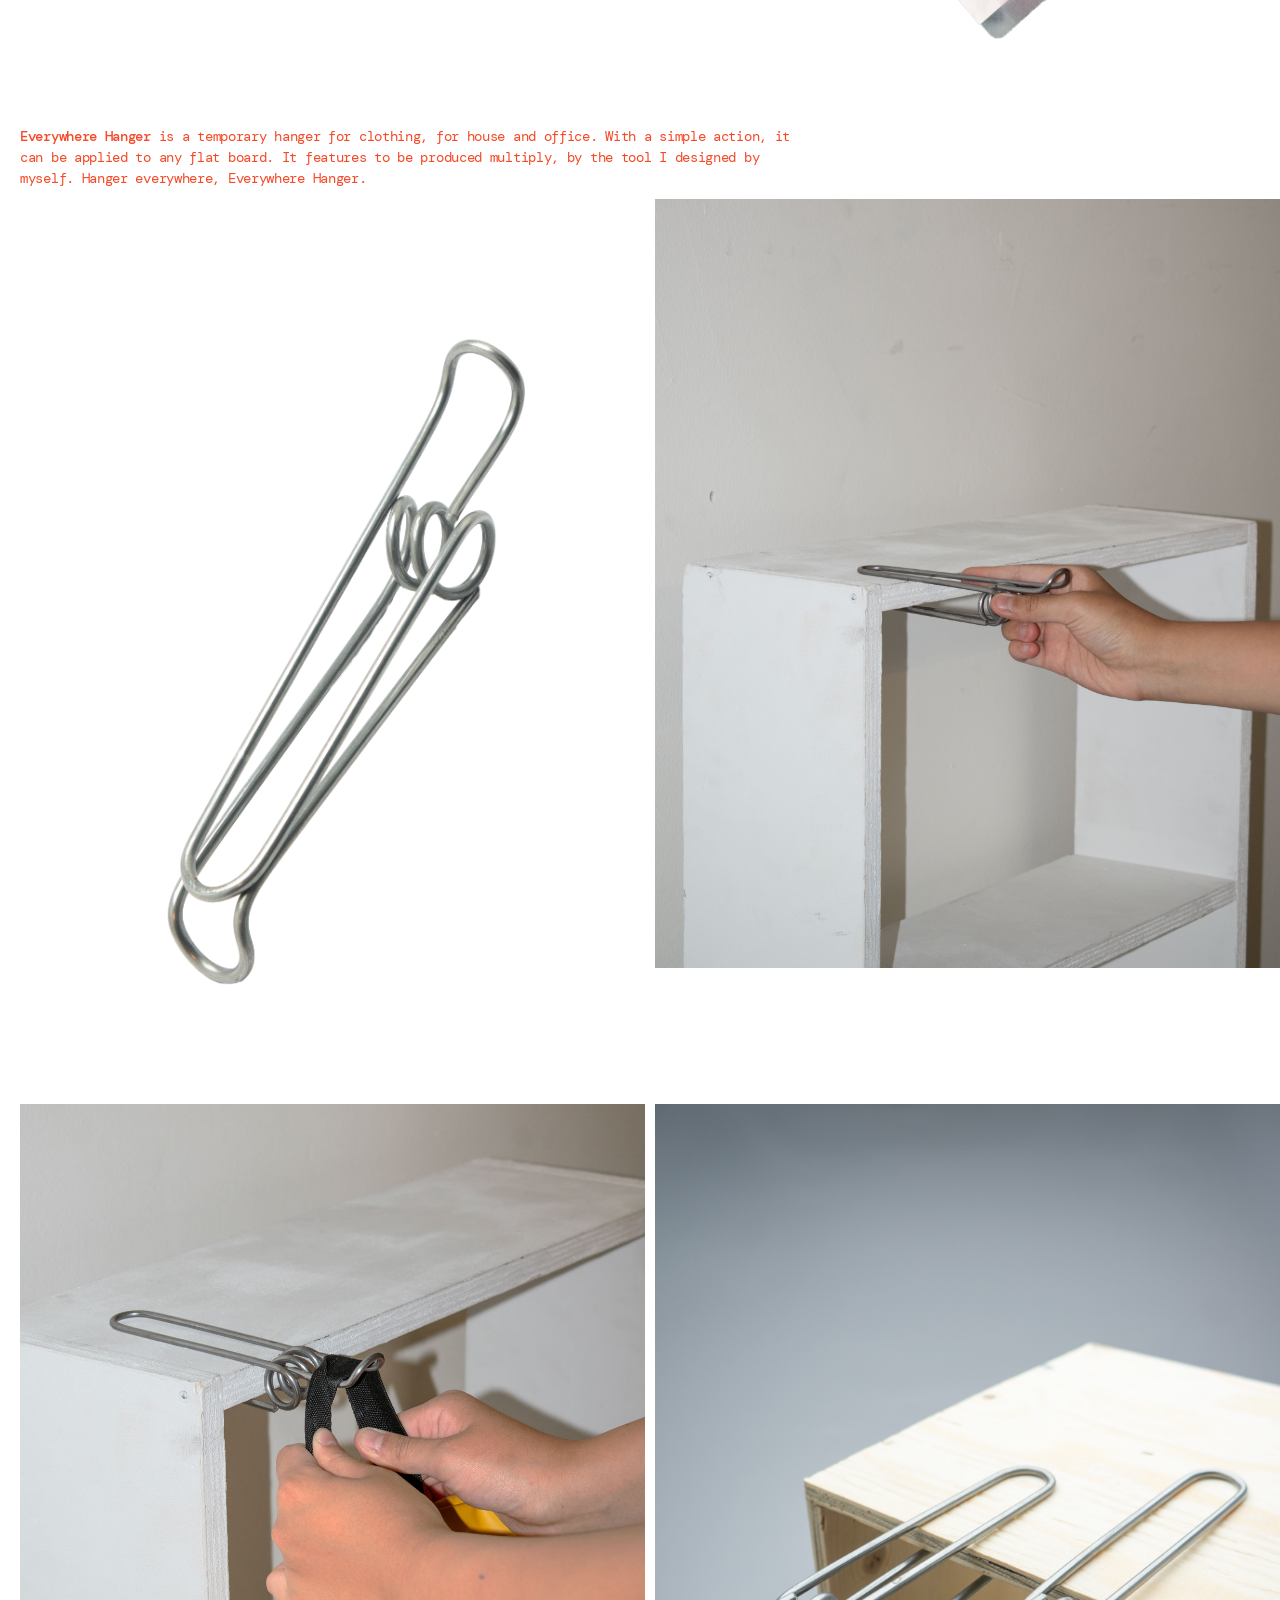
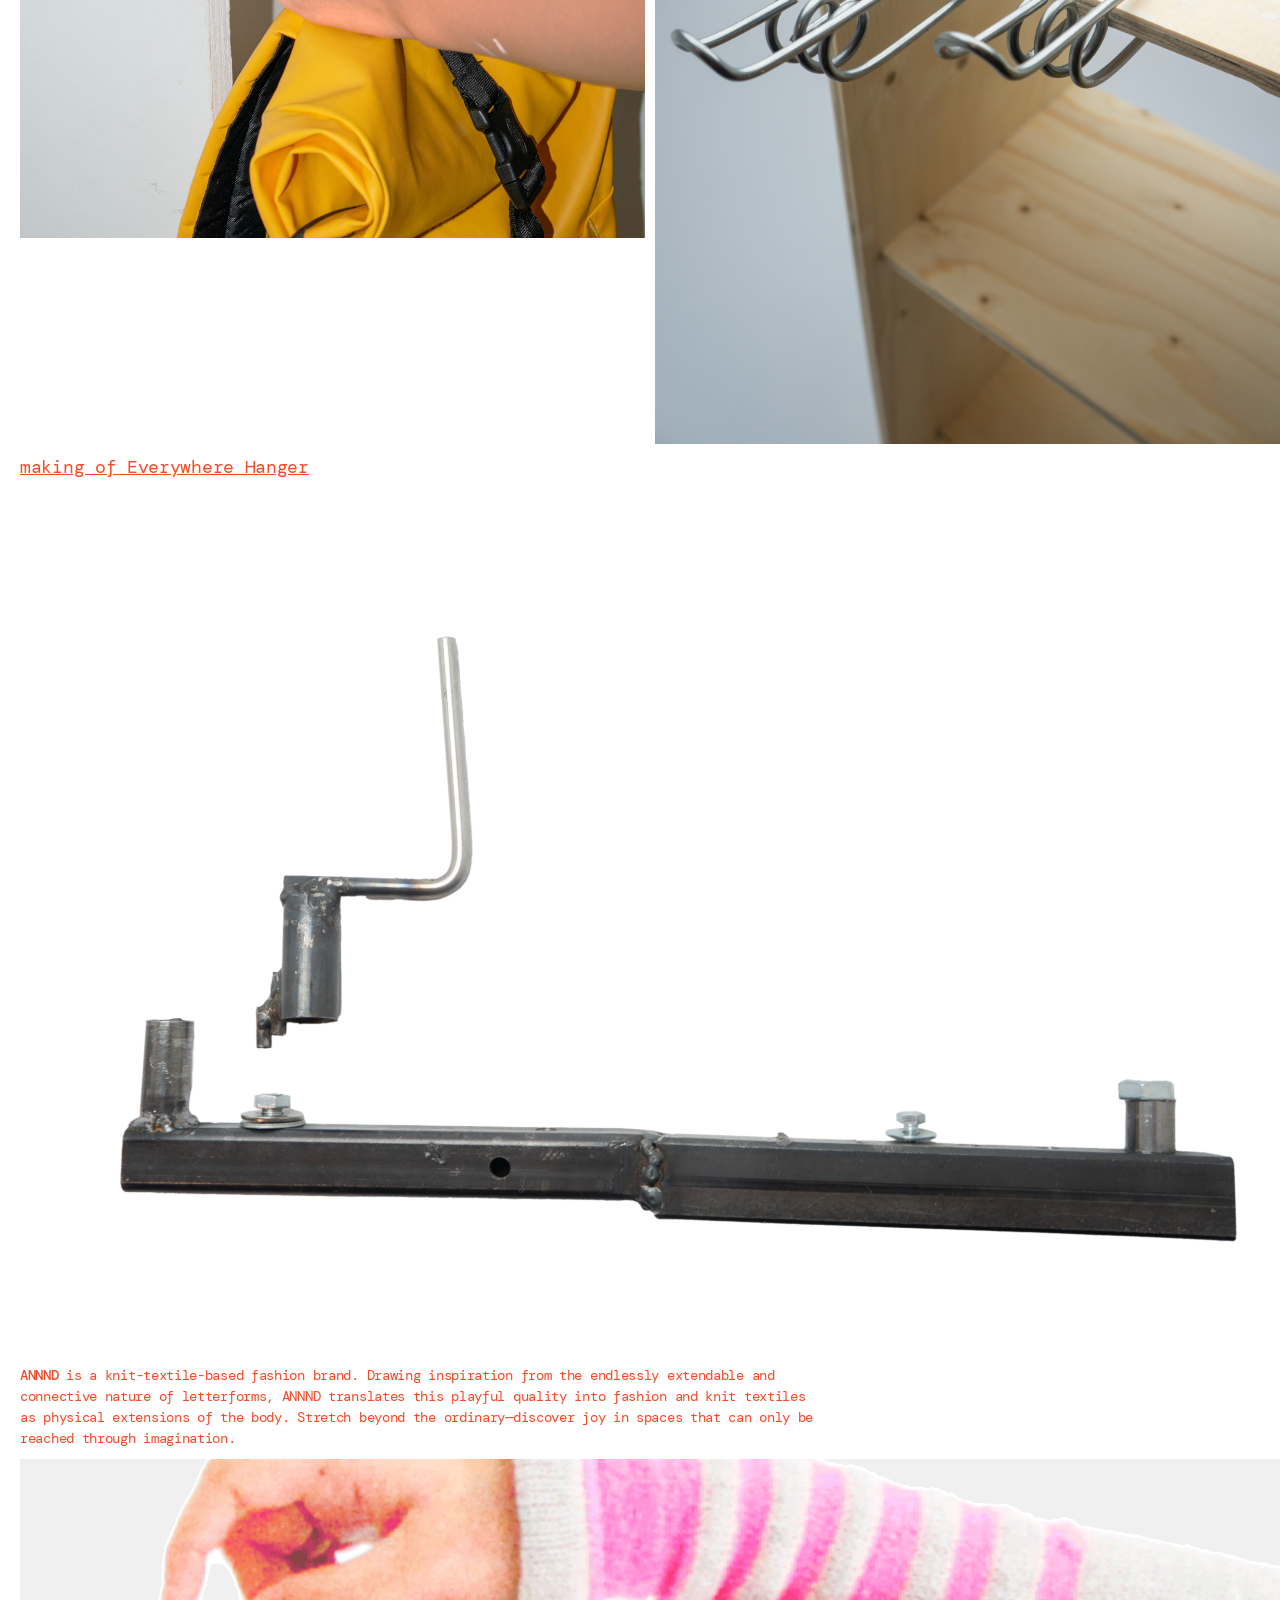
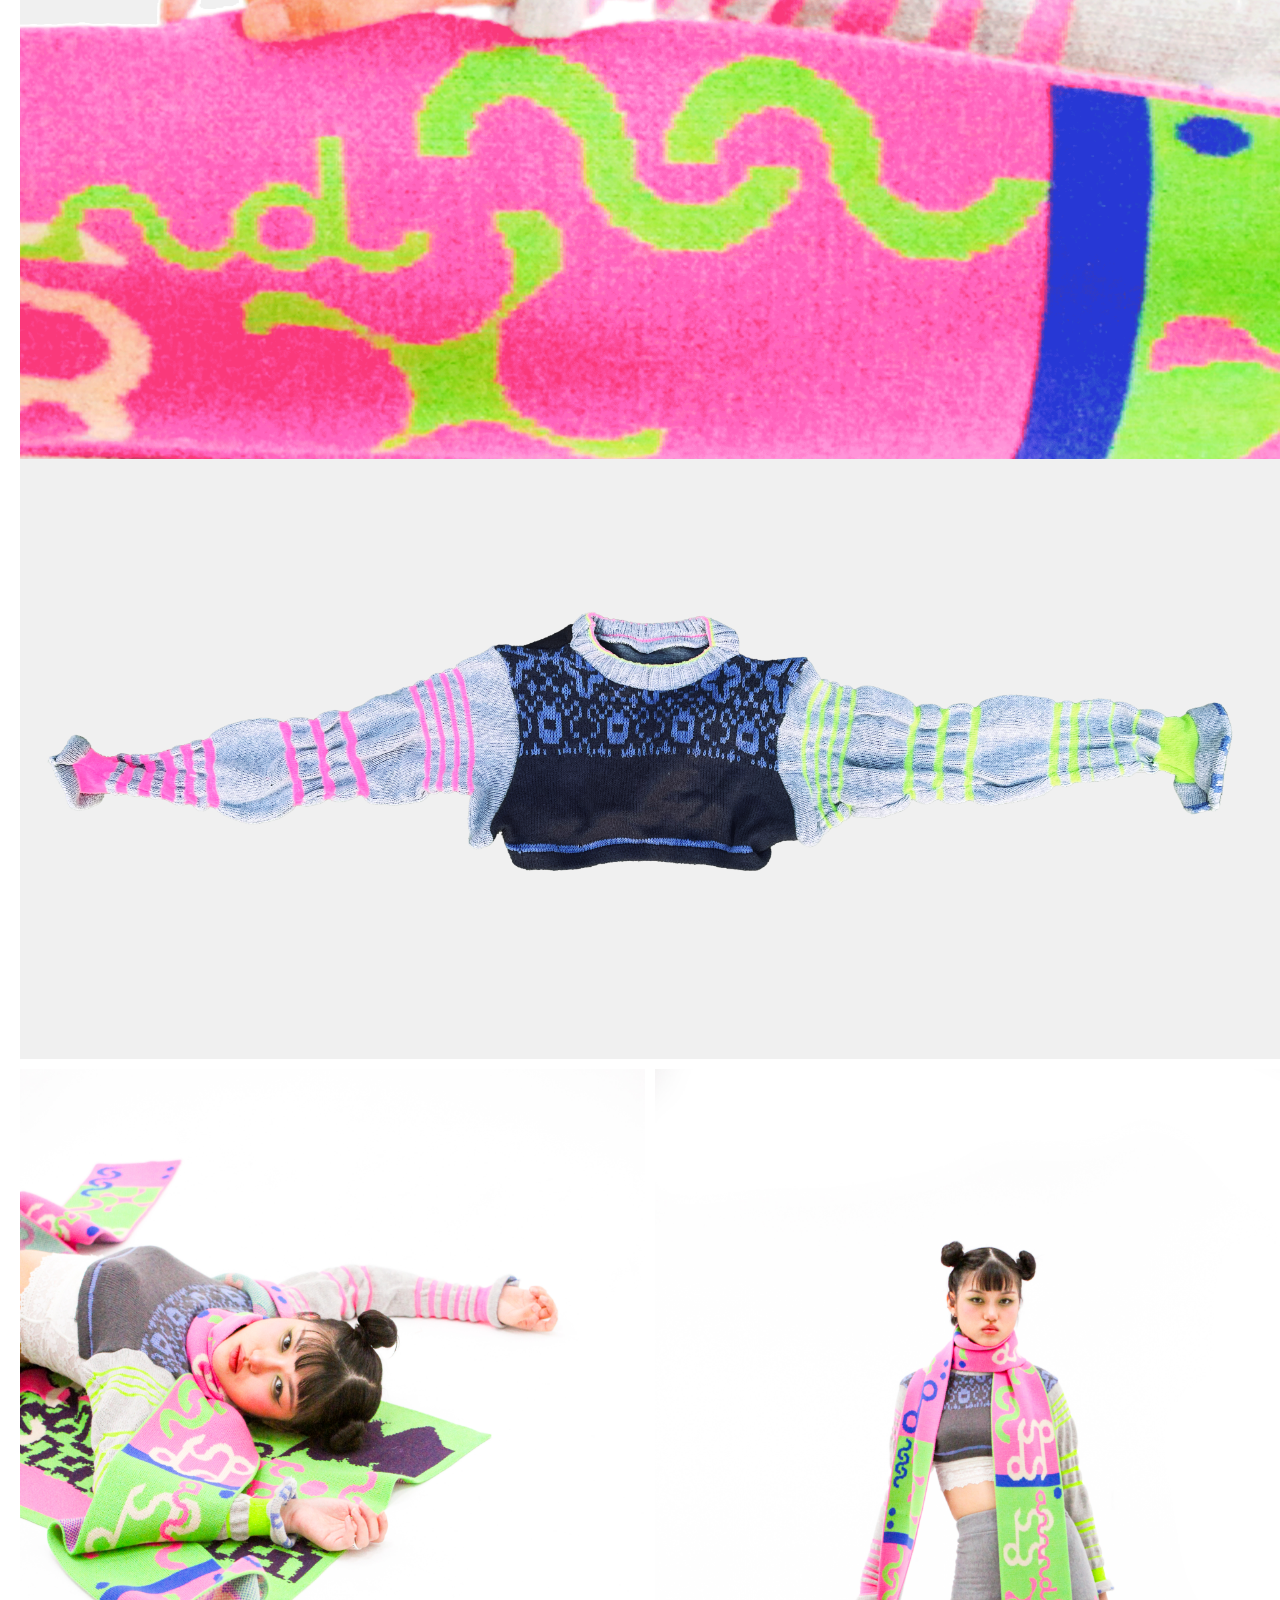
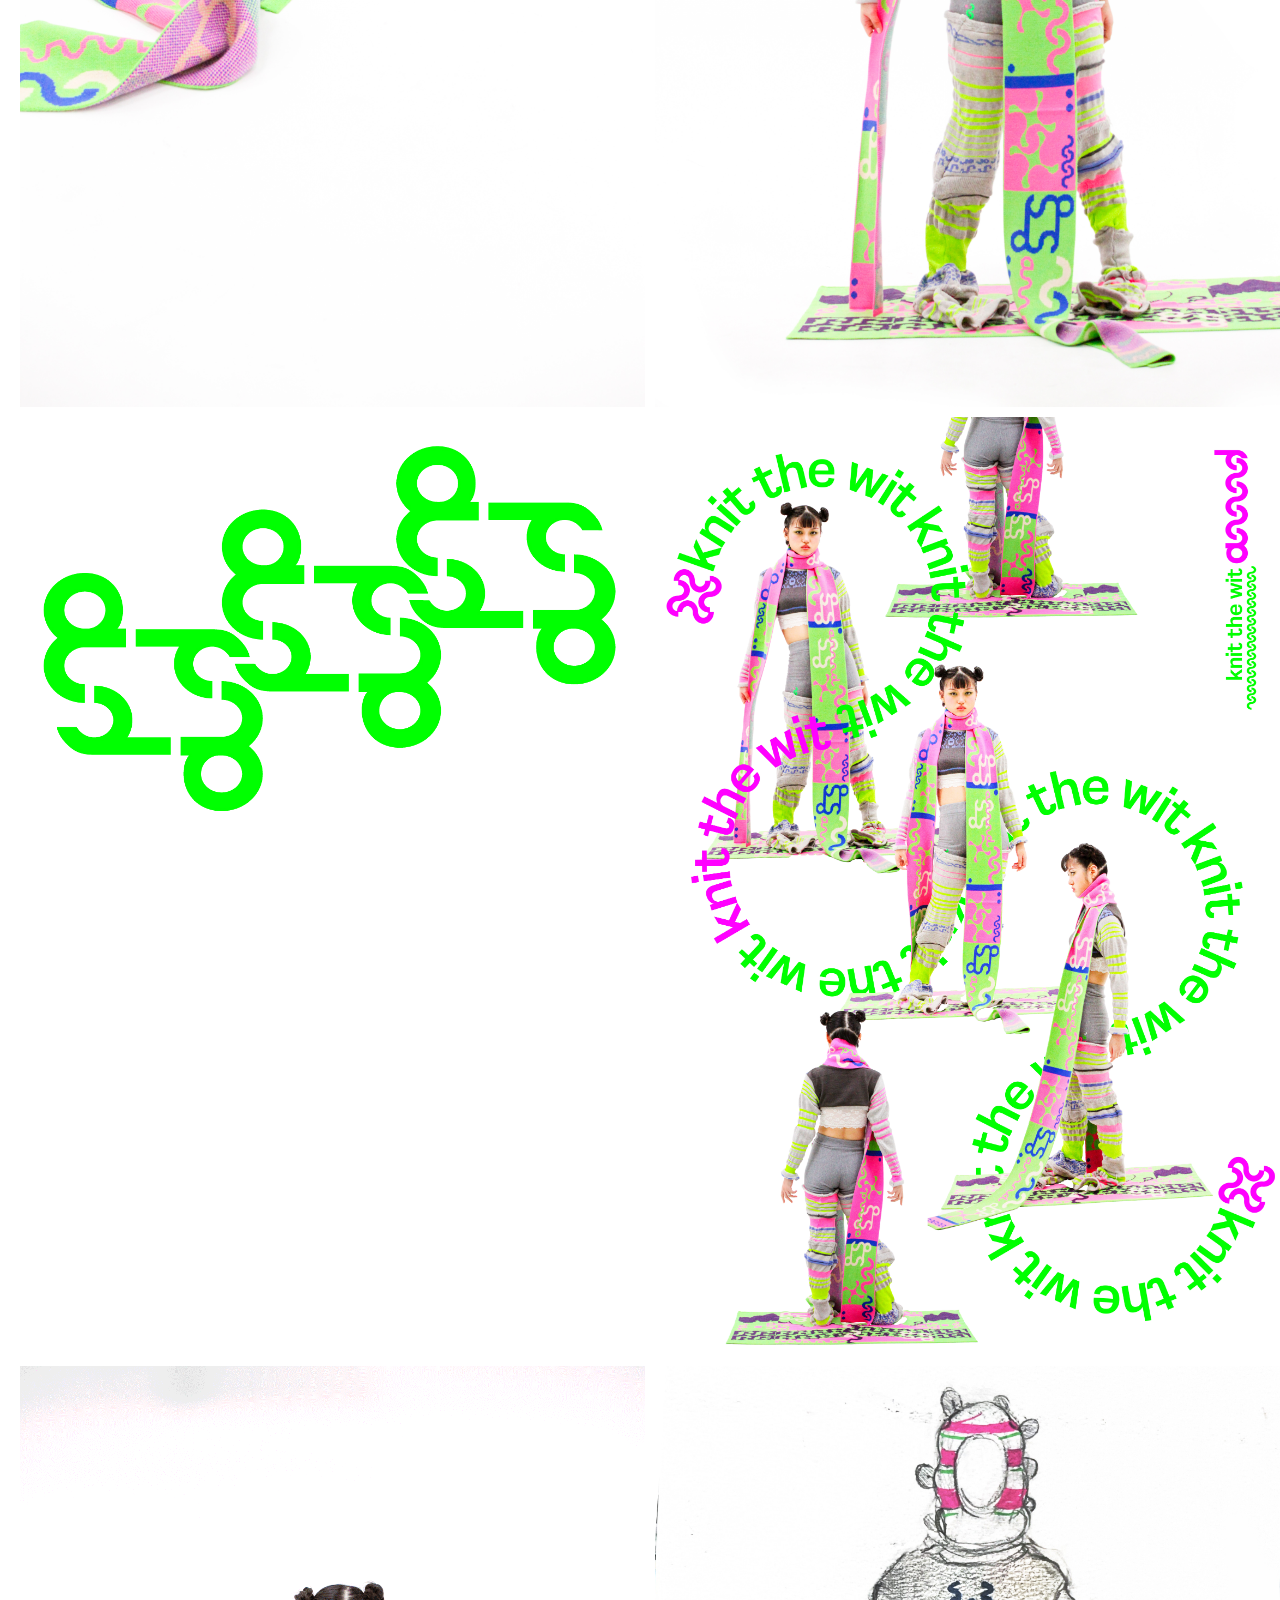
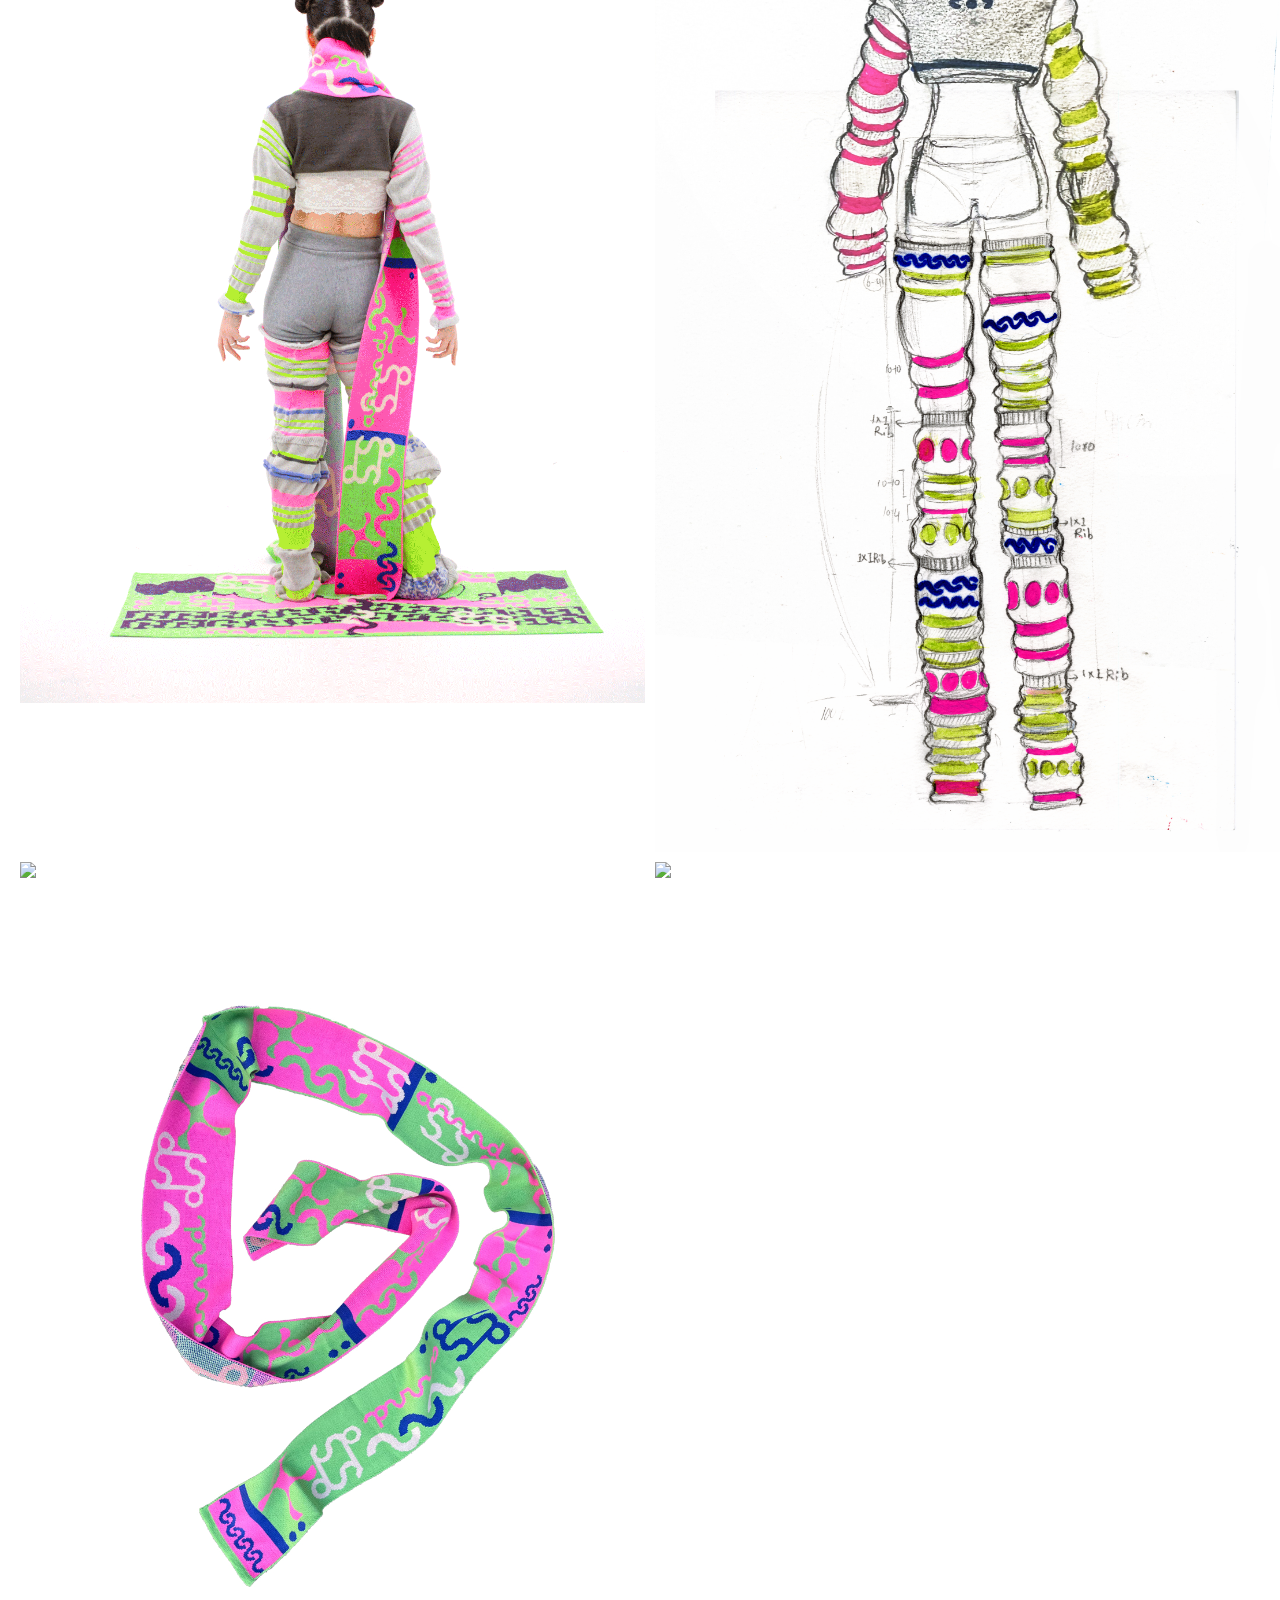
==== commit 85c2adde: "Update index.html" ====
--- a/index.html
+++ b/index.html
@@ -26,11 +26,6 @@
 
           <!-- 드롭다운으로 아래에 펼쳐지는 내용 -->
           <div class="hero-media">
-  <img src="images/Mtg_hero.png" 
-    width="1920" 
-    height="1080"
-    fetchpriority="high"
-    decoding="async">
 </div>
             <div class="project-info">
               <p id="detailDescription"><span class="highlight">MindTheGap</span> is a visual discourse on personal space within public transportation. 
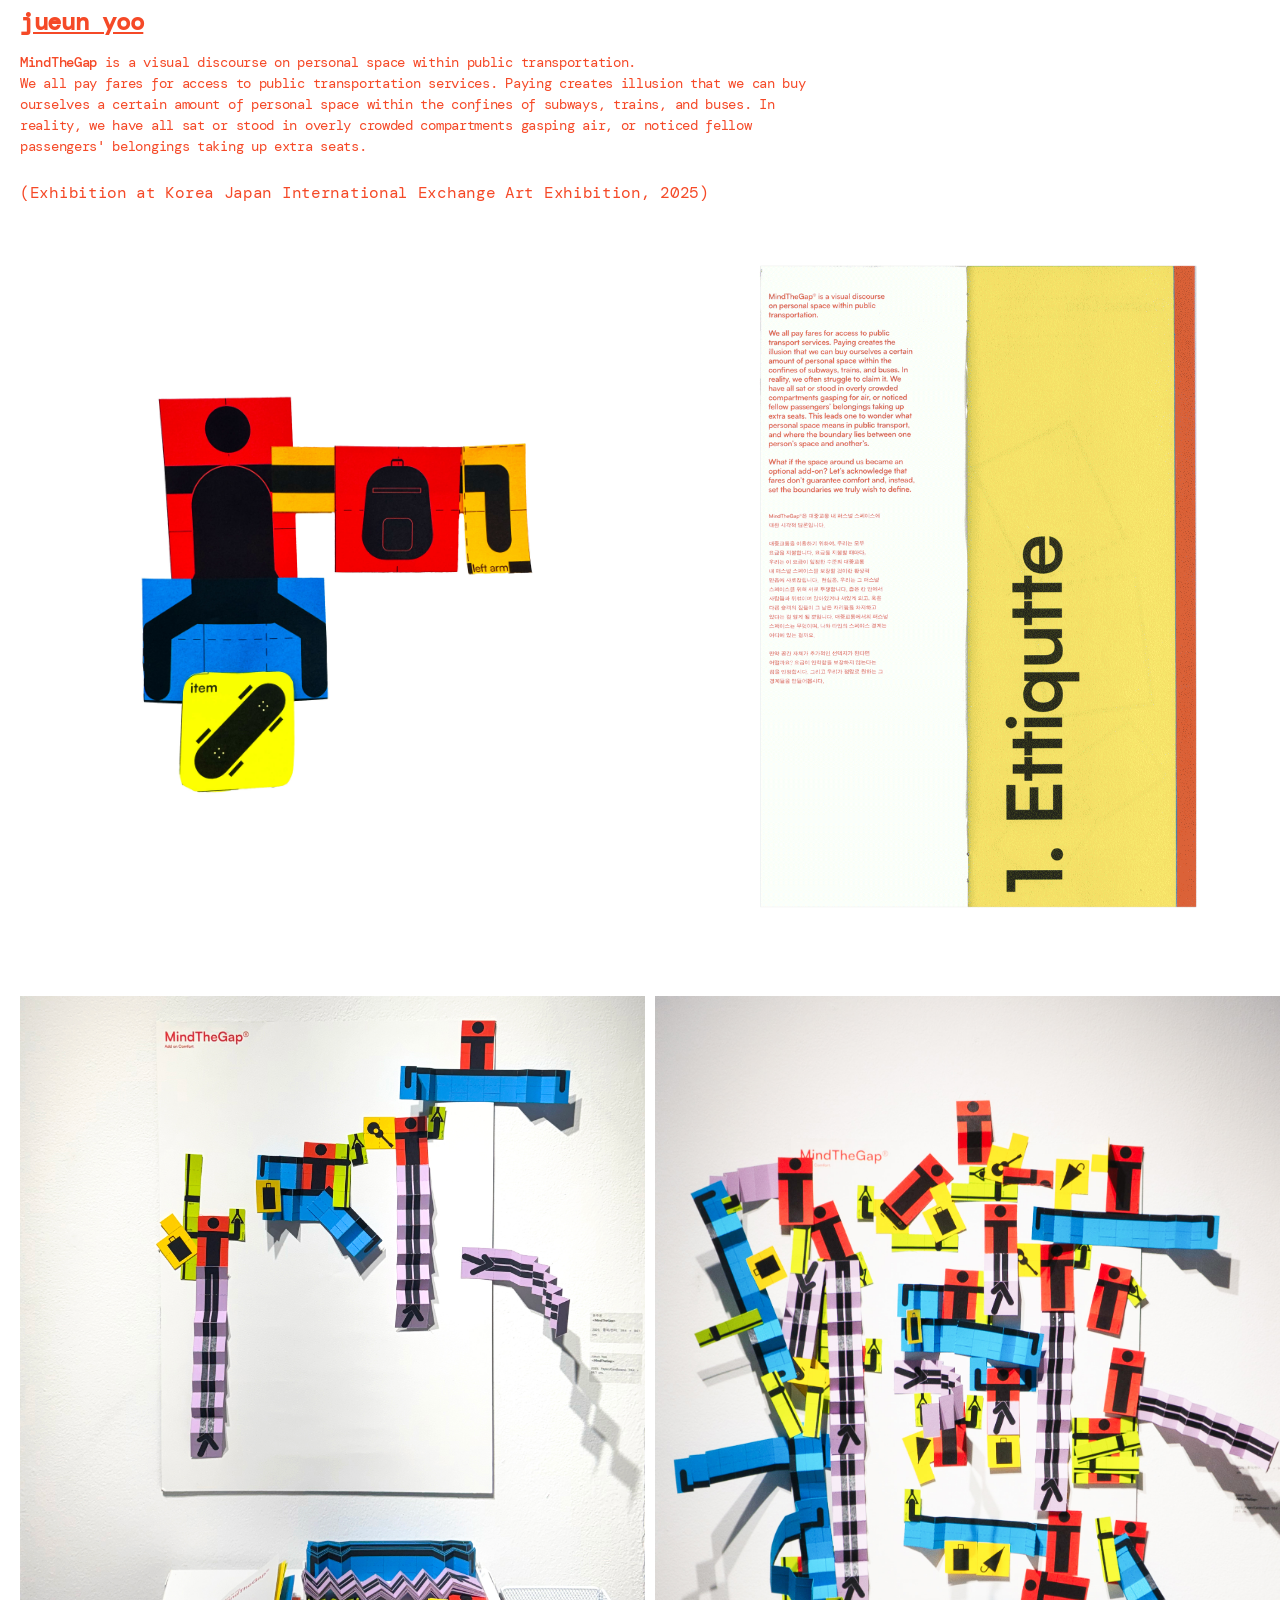
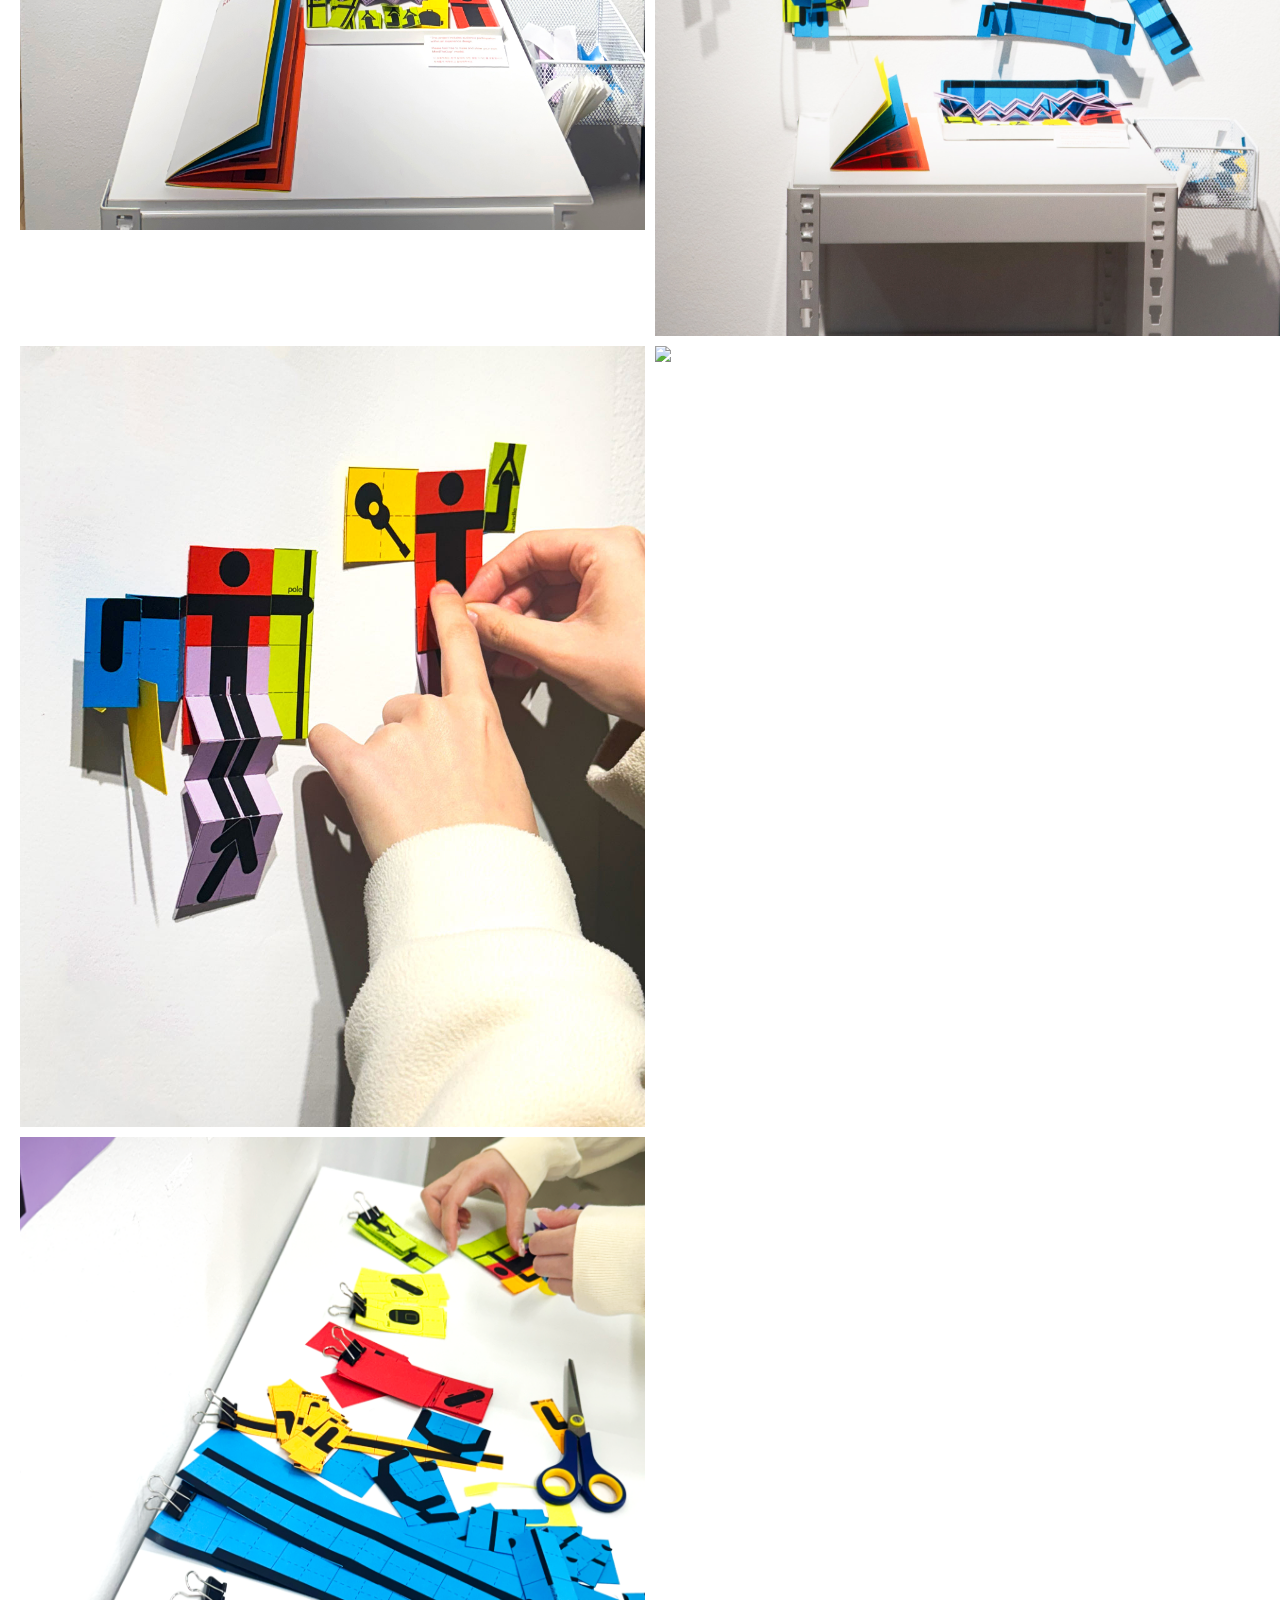
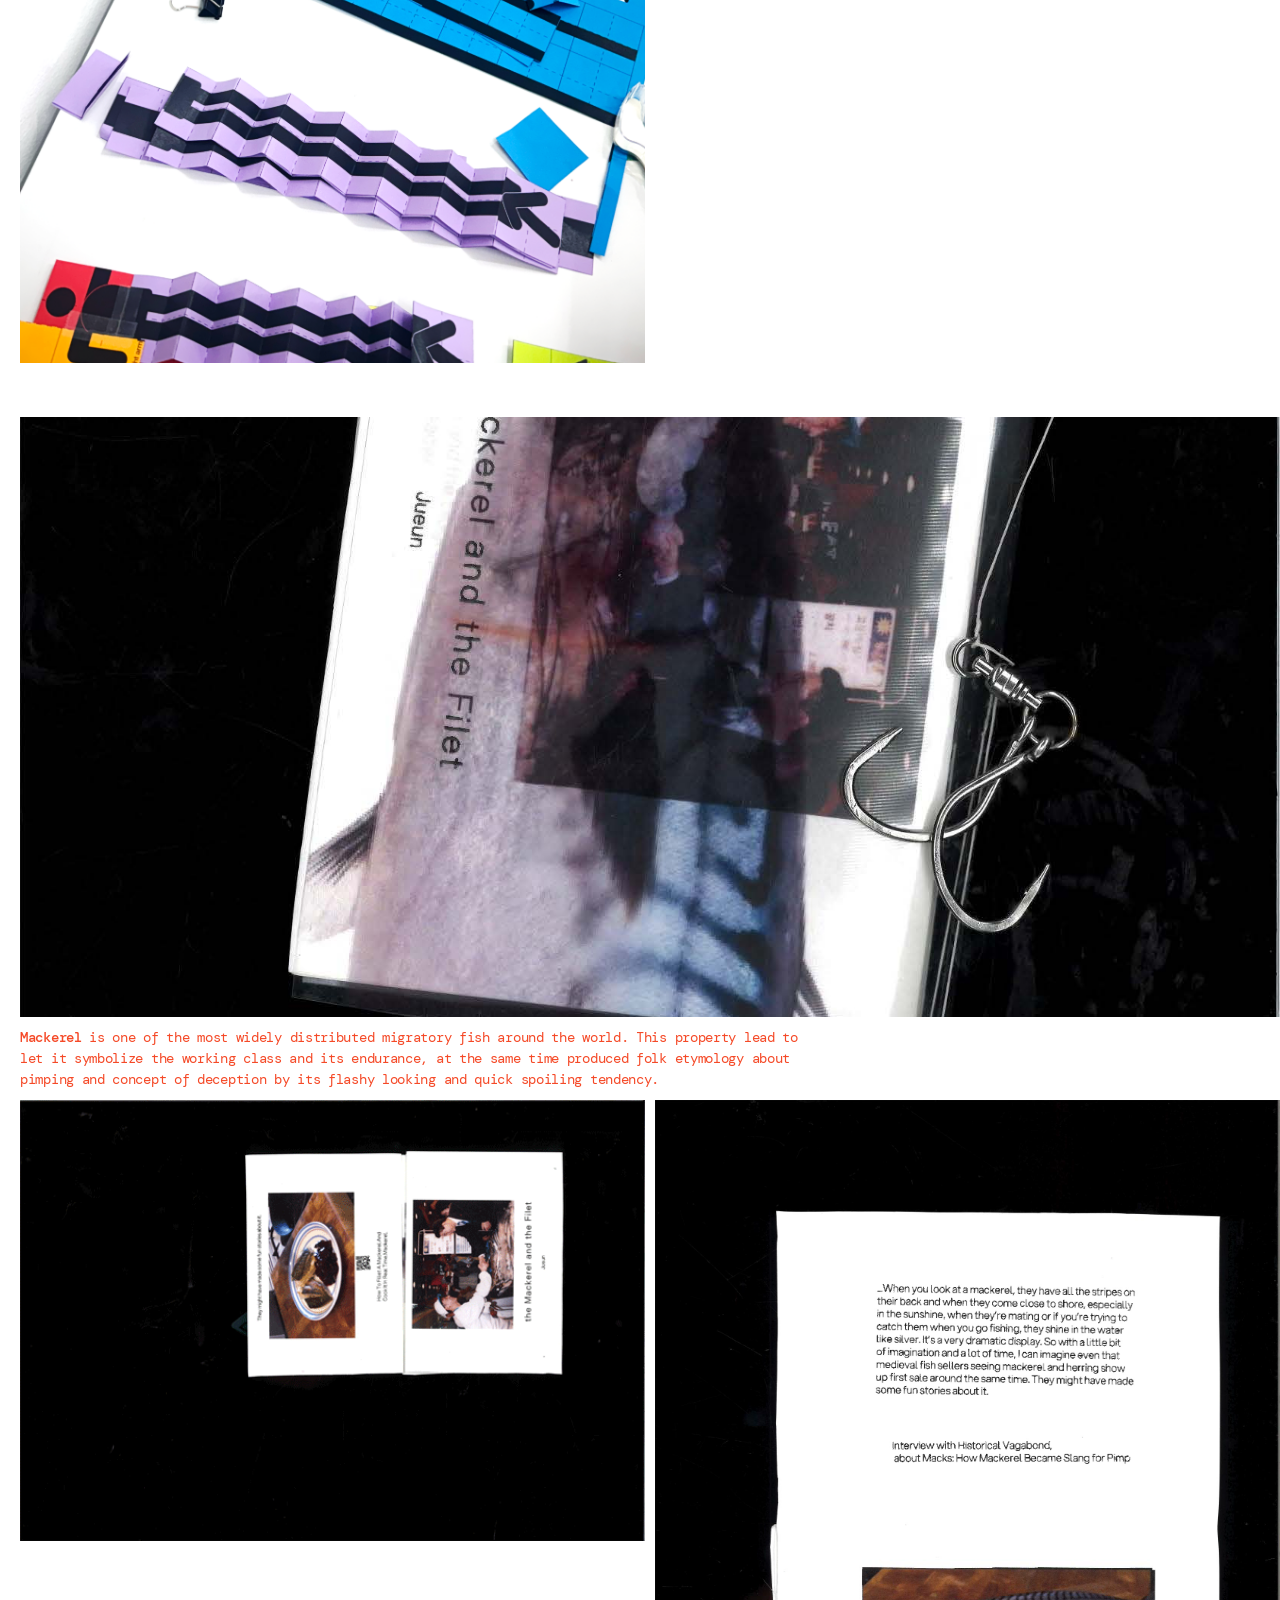
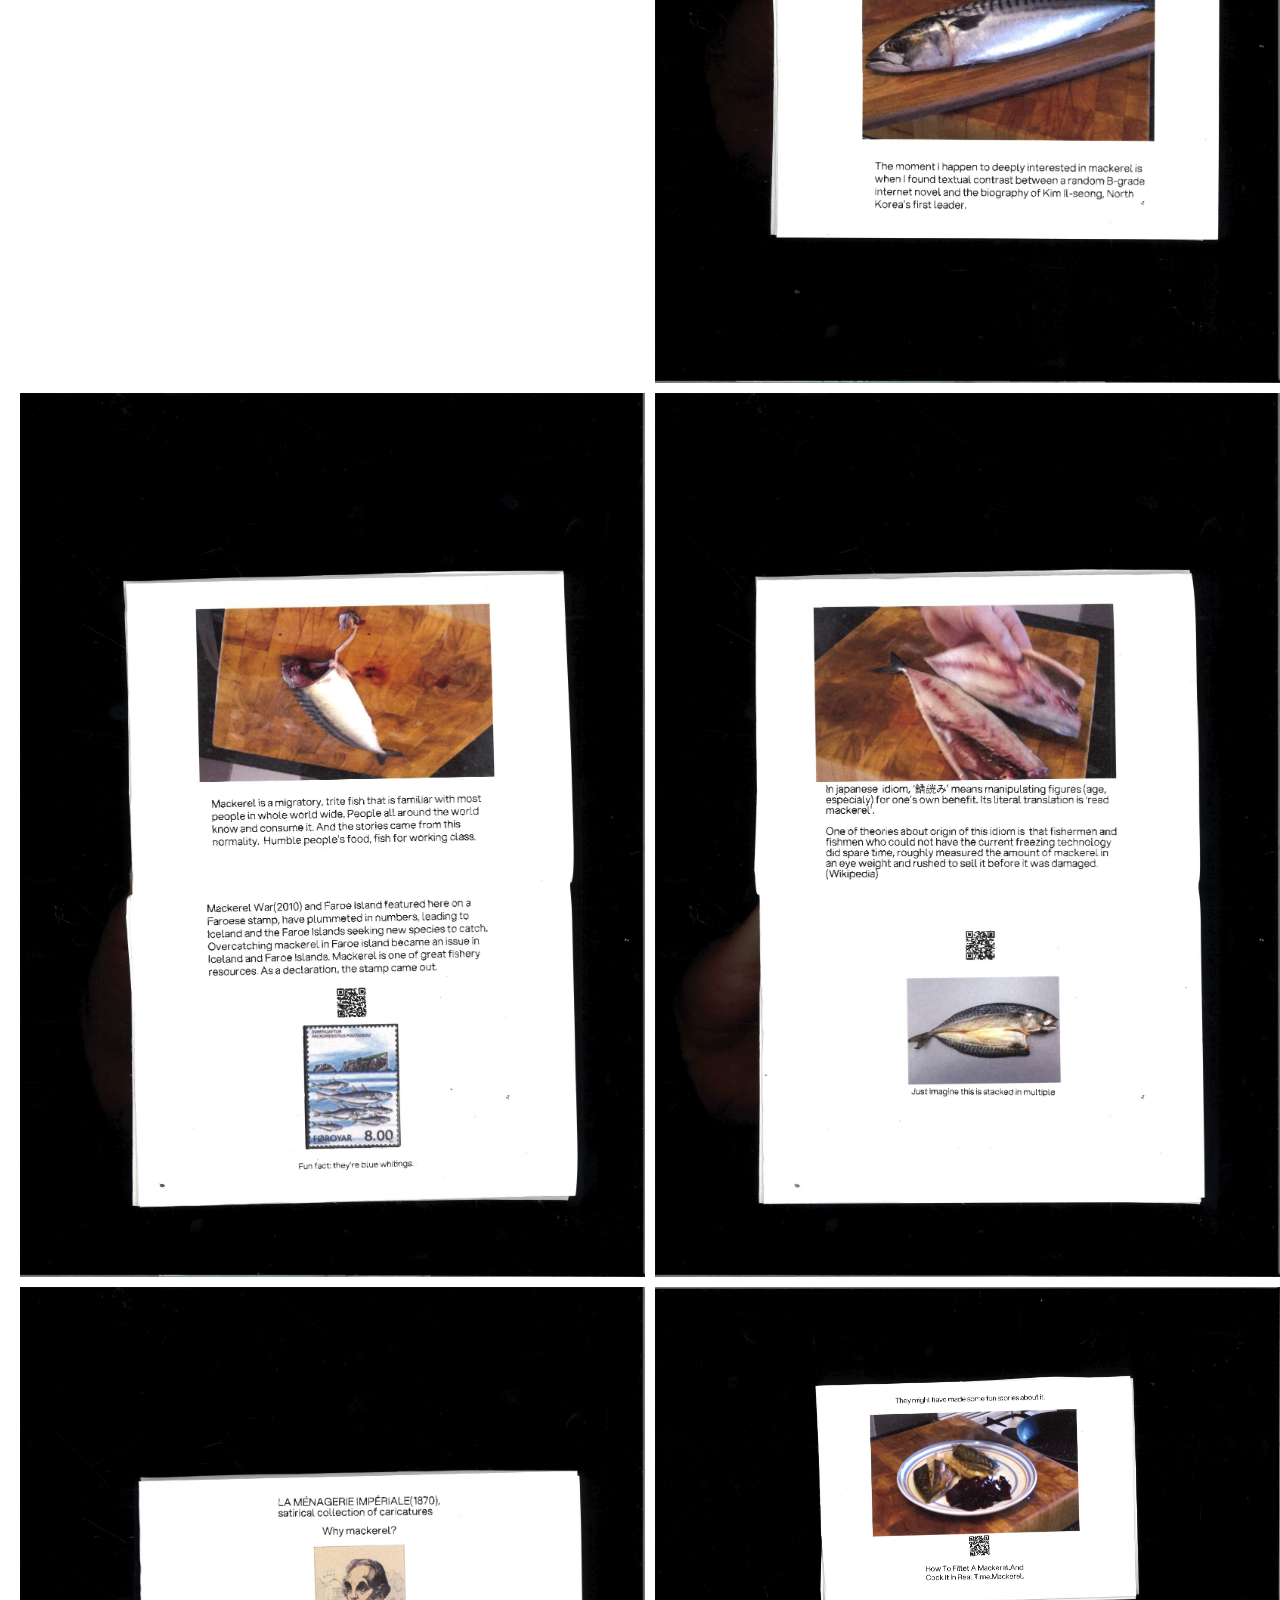
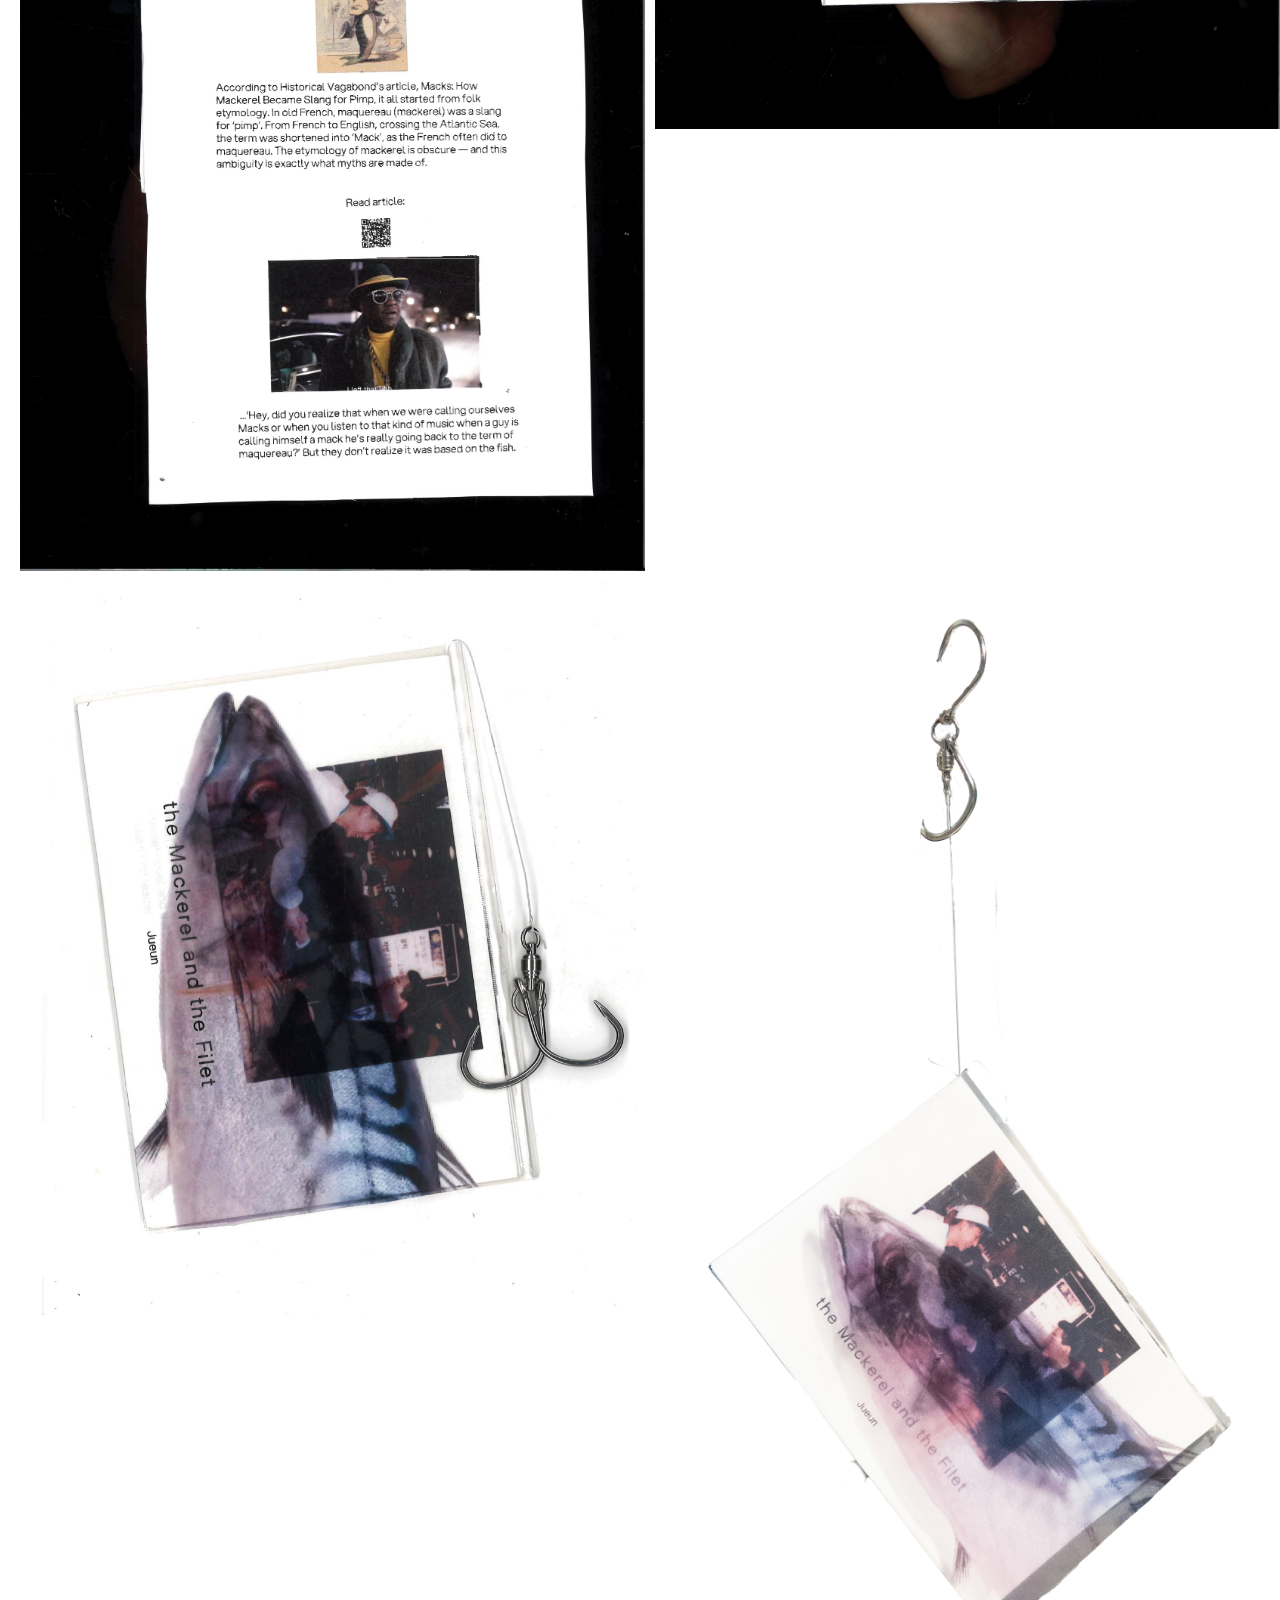
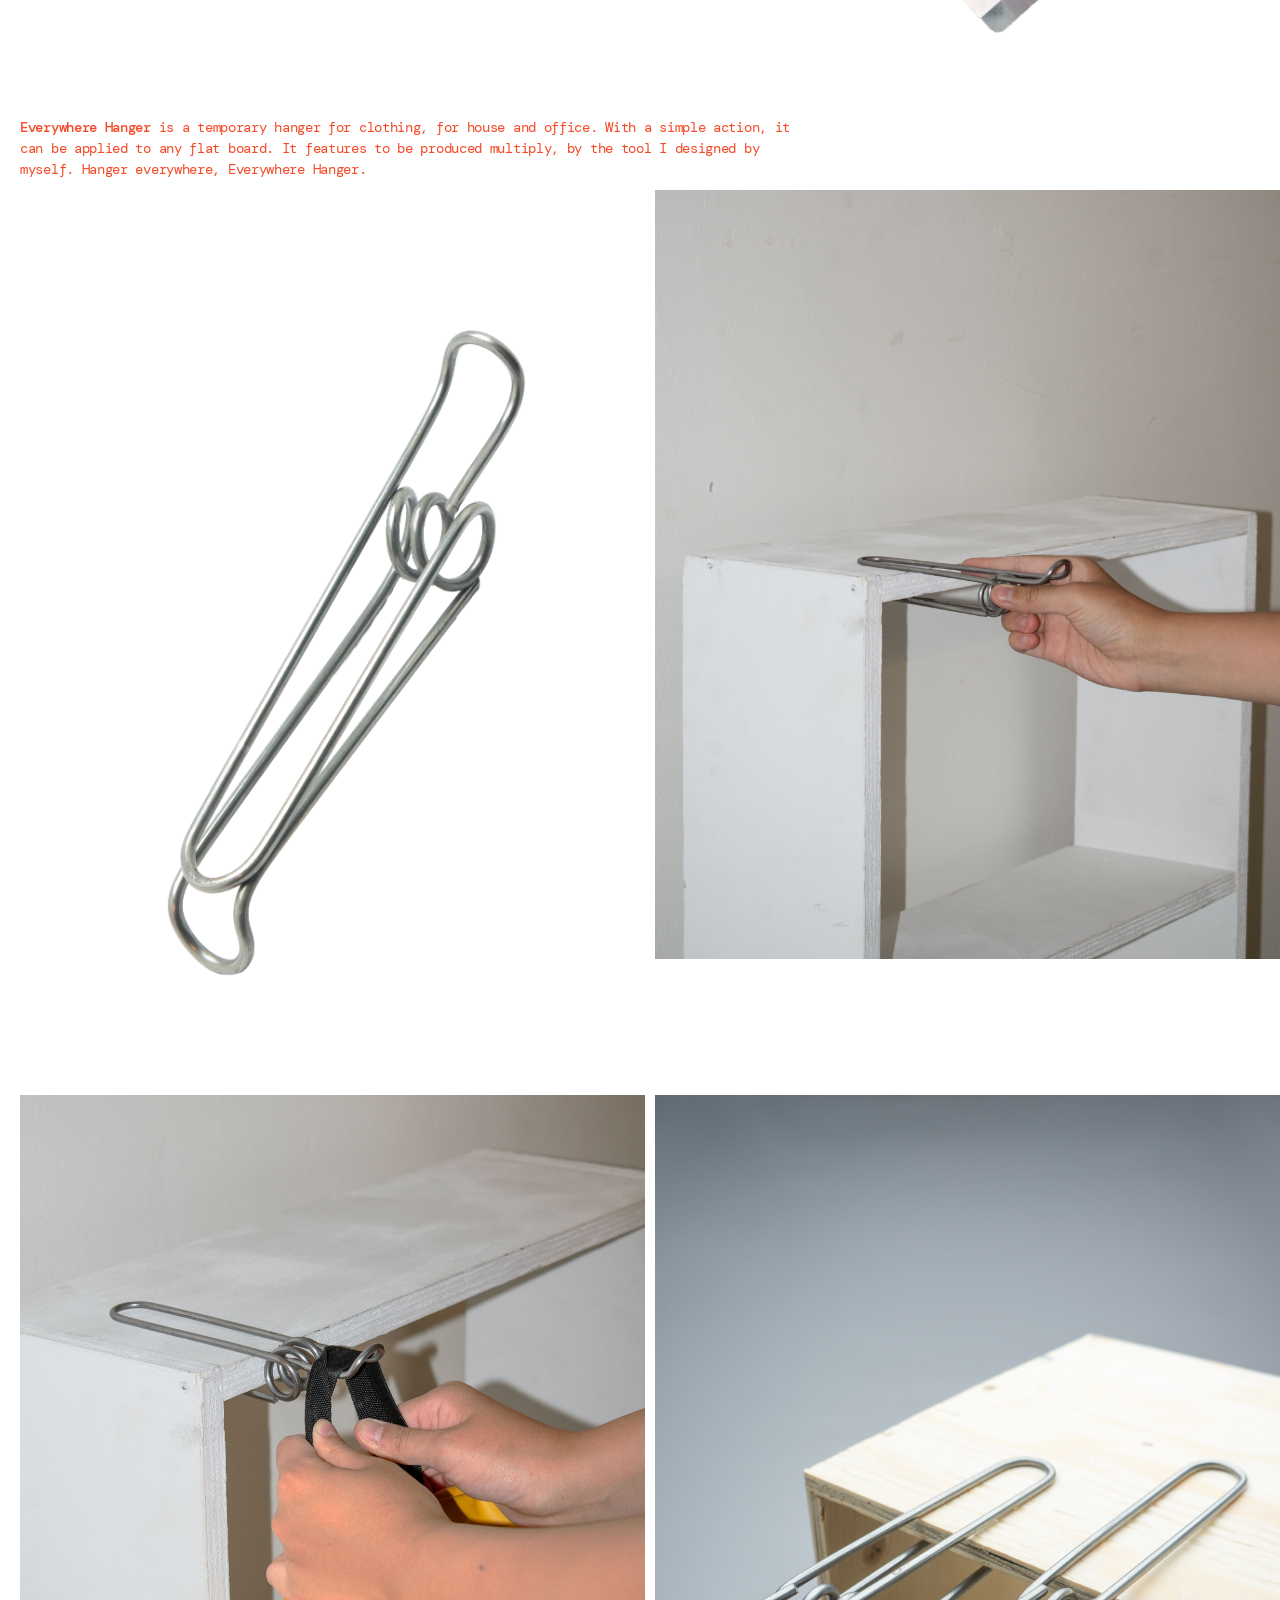
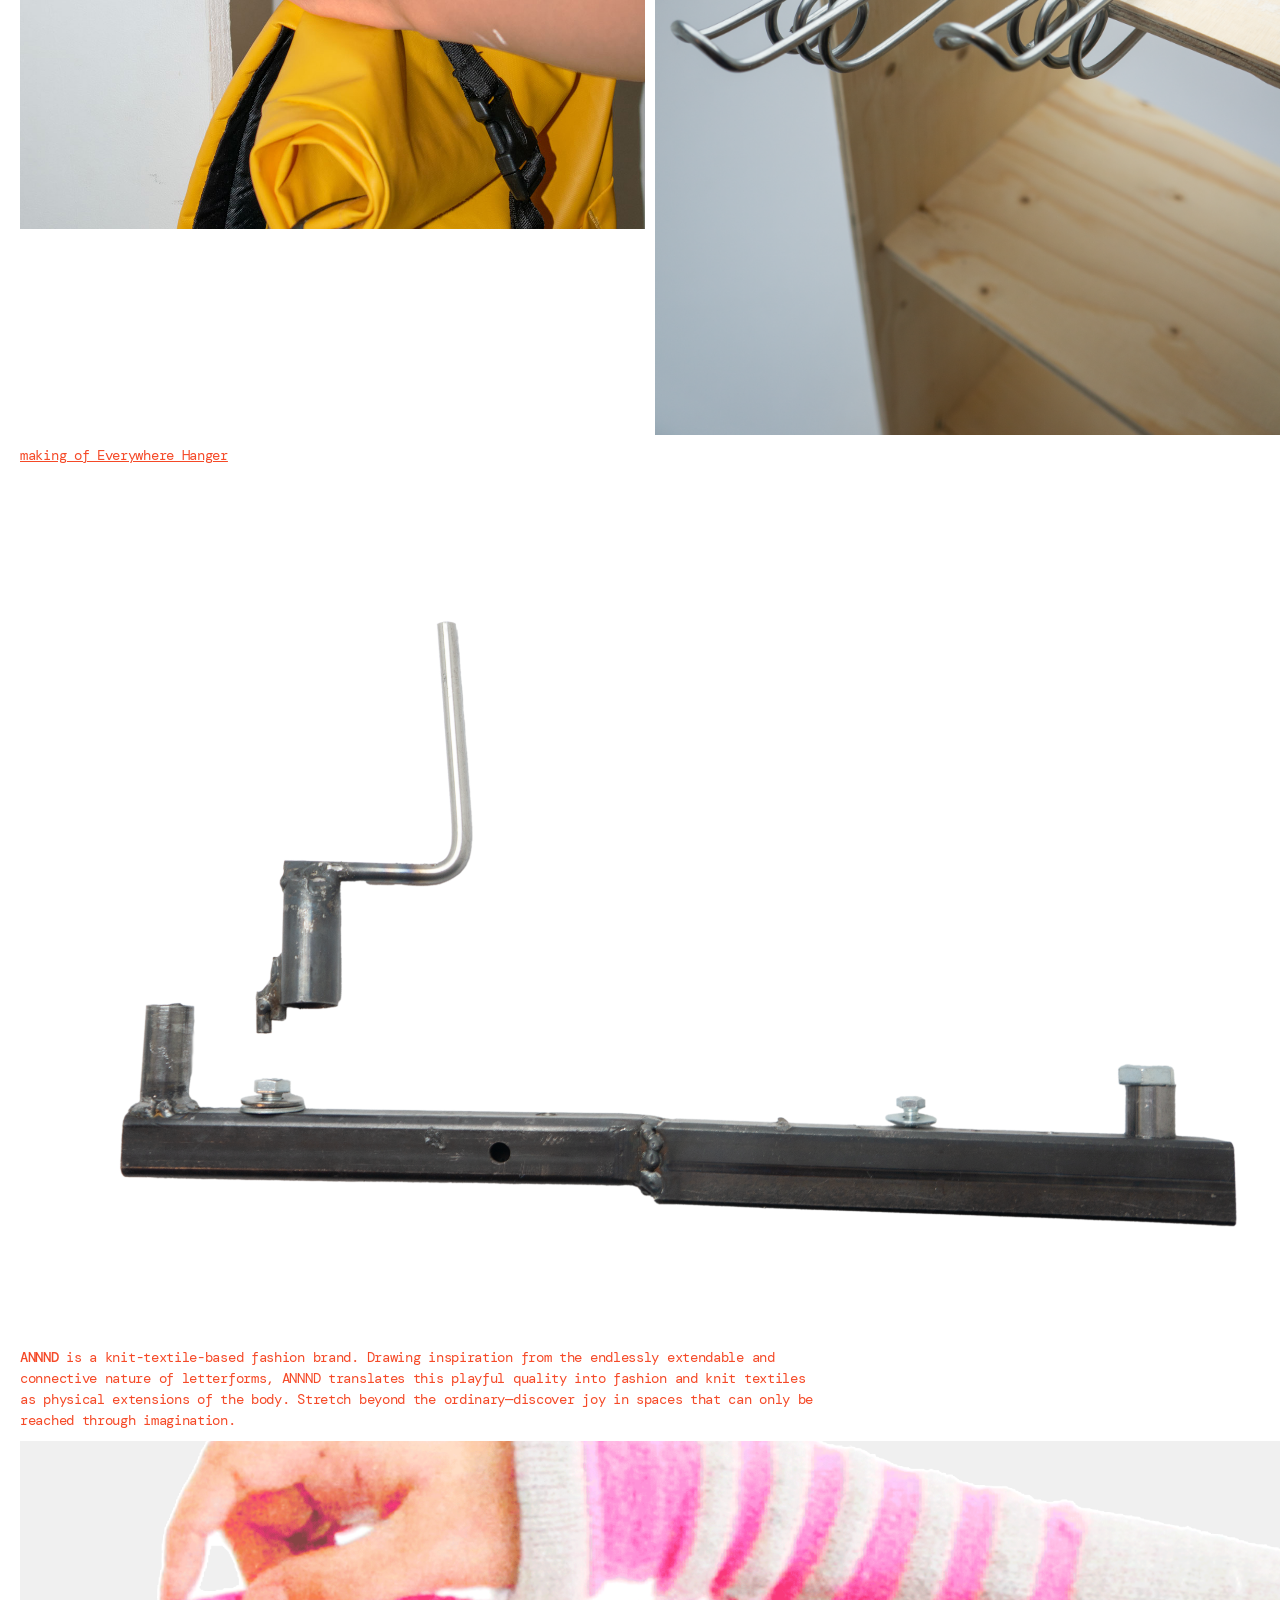
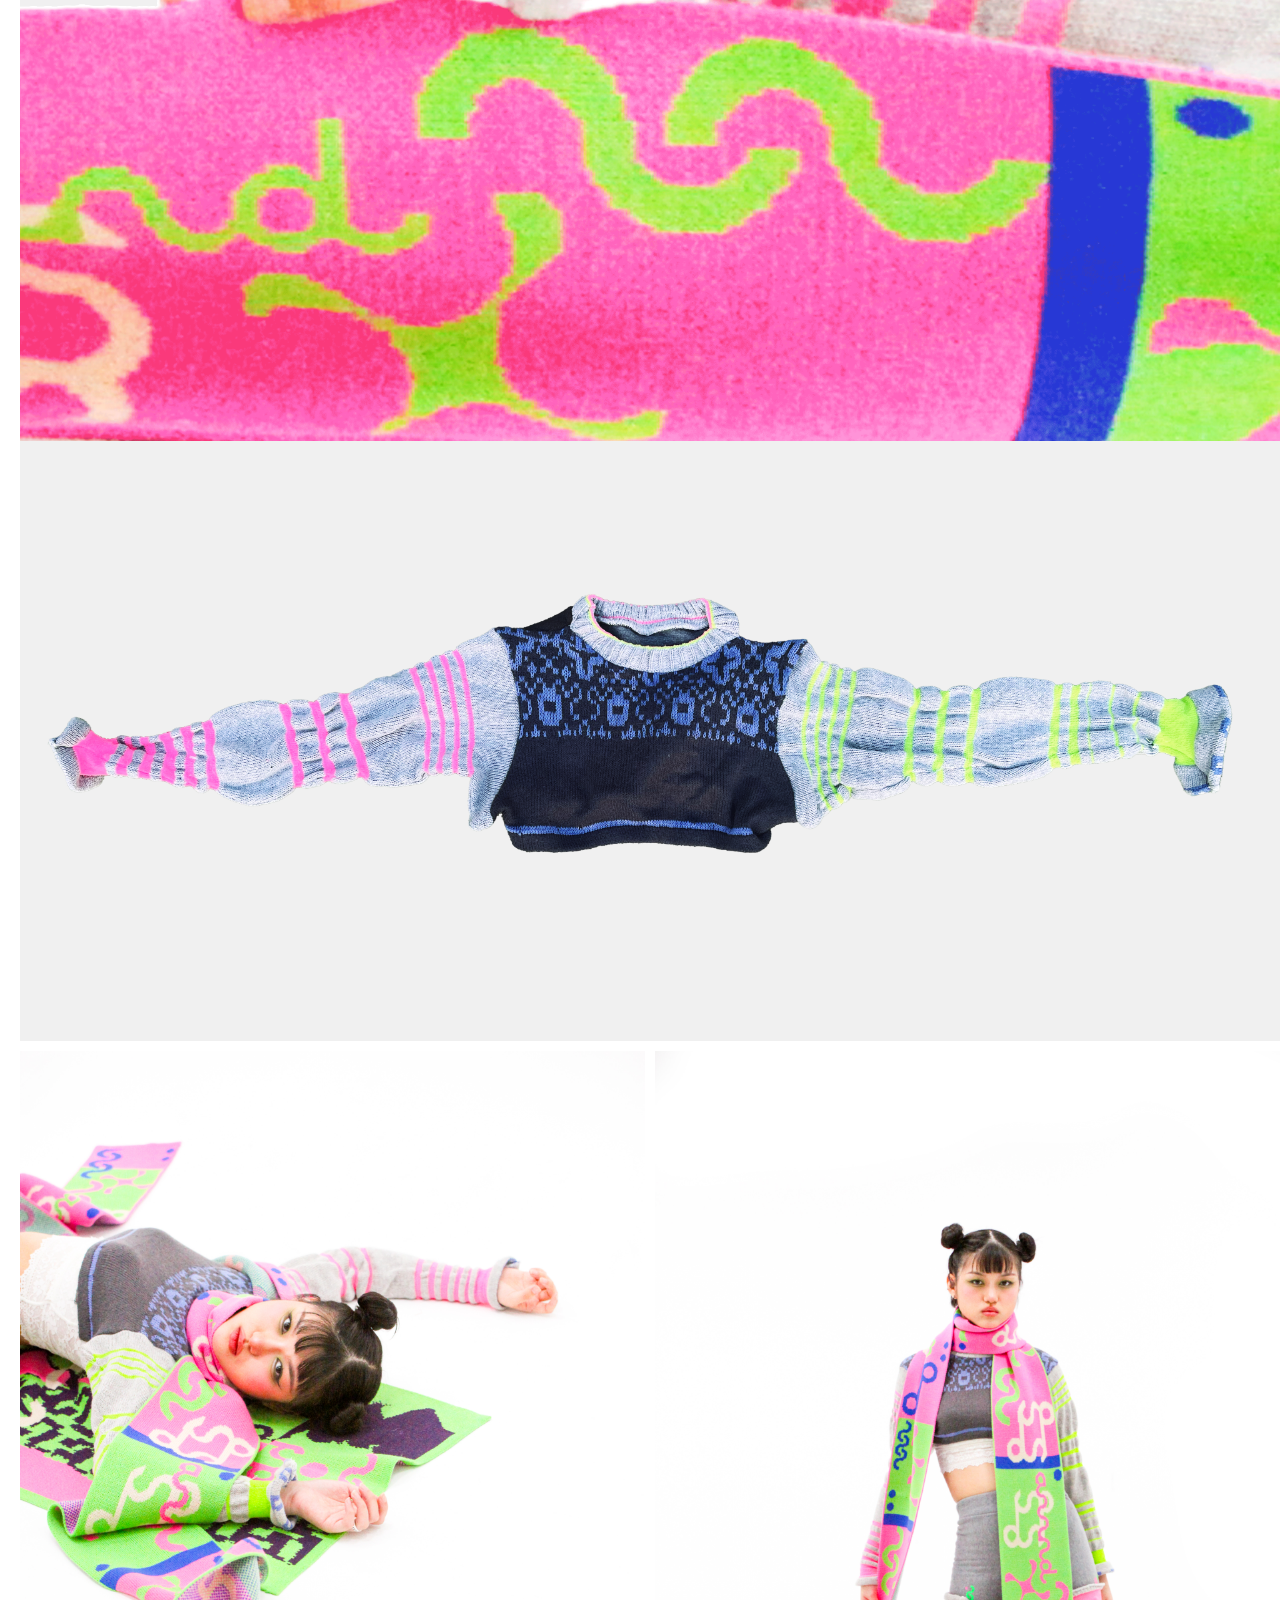
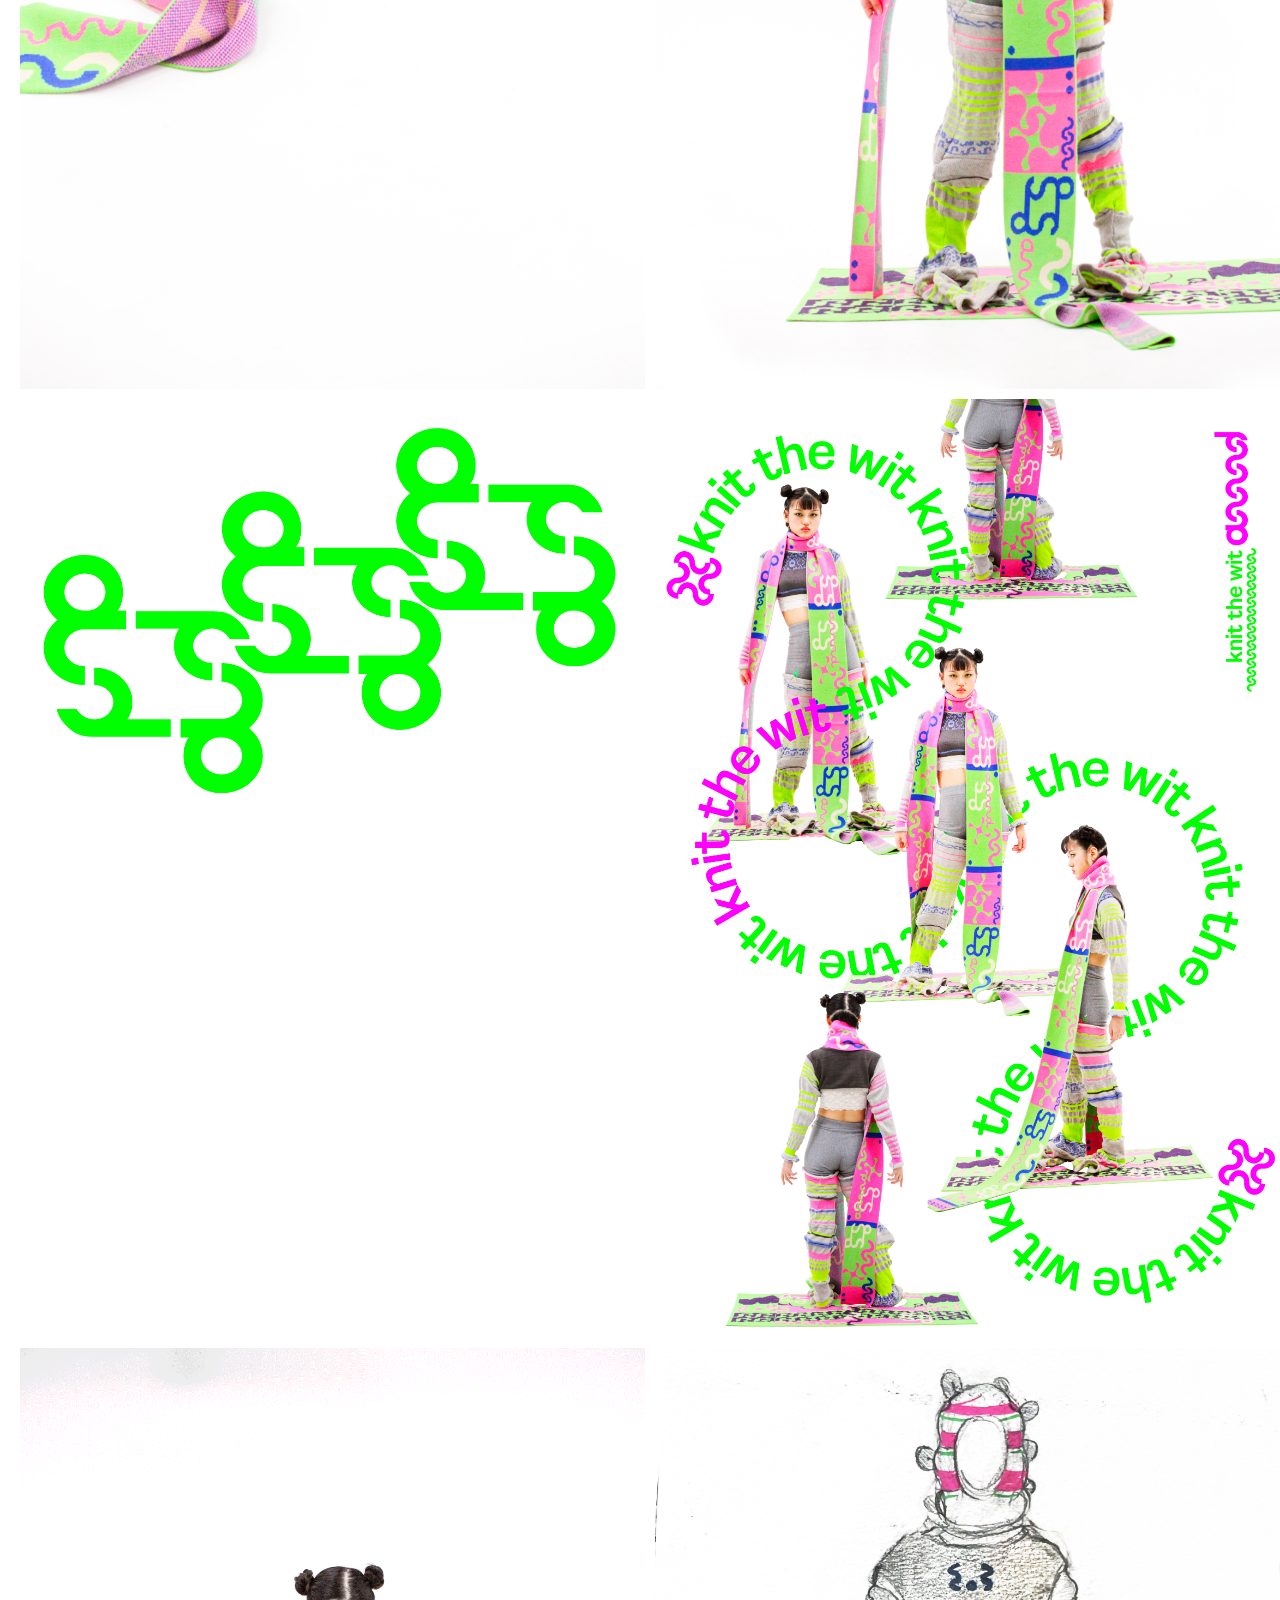
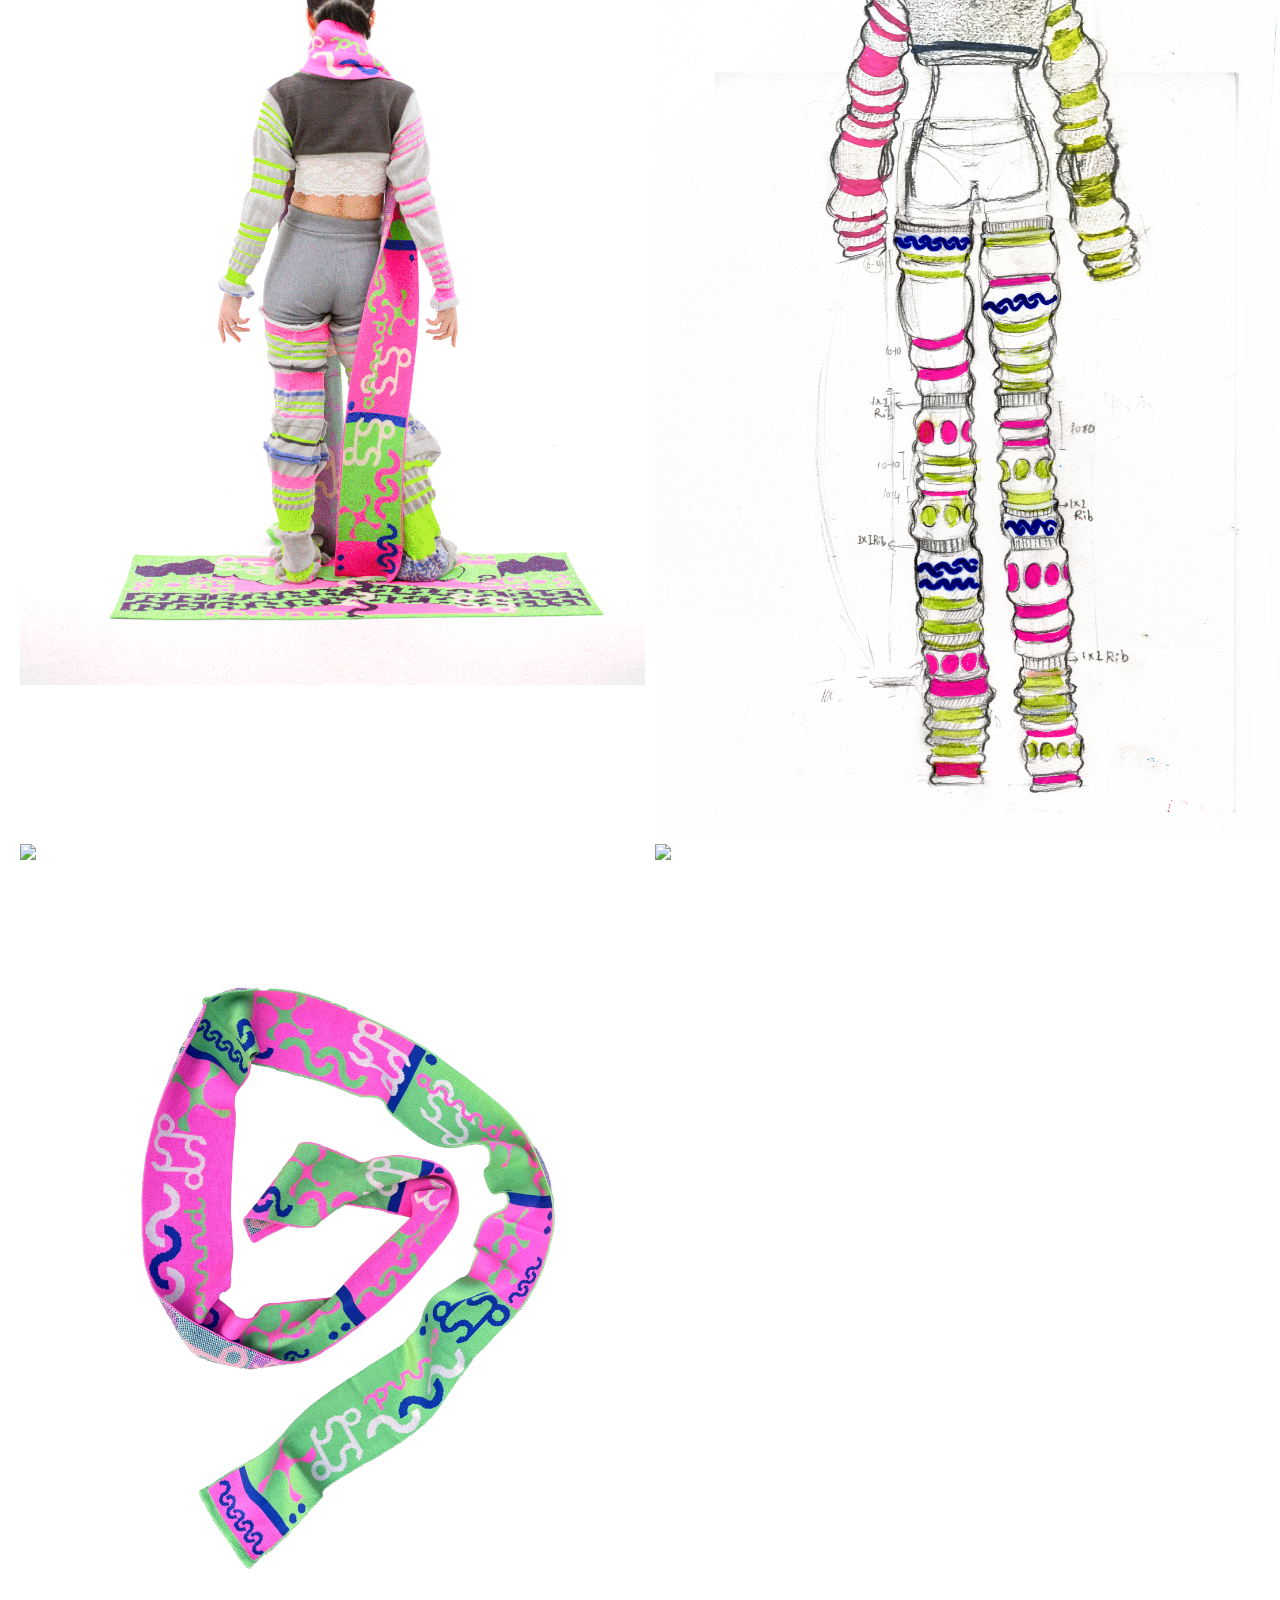
==== commit 04546176: "Update index.html" ====
--- a/index.html
+++ b/index.html
@@ -36,12 +36,14 @@
             <div class="detail-media">
             
           <img src="images/Mindthegap.JPG">
-              <img src="images/Mtg_proto.png">
+              <img src="gifs/Mtg_booklet.gif">
+              
               <img src="images/Mtg2.jpg">
               <img src="images/Mtg3.jpg">
               <img src="images/Mtg_photo.jpg">
               <img src="images/Mtg_exhibition.png">
-              <img src="gifs/Mtg_booklet.gif">
+              <img src="images/Mtg_proto.png">
+              
             </div>
           </div>
         </details>
--- a/style.css
+++ b/style.css
@@ -69,8 +69,6 @@
   word-break: keep-all;  /* 한글/단어 단위 깨짐 방지 */
   overflow-wrap: break-word; /* 너무 긴 단어/URL이 들어올 때 박스를 뚫고 나가지 않도록 방지 */
 color: #F54927;
-
-    font-size: 18px;
 } 
 .highlight {
   font-weight: 500; /* 또는 font-weight: 700; */
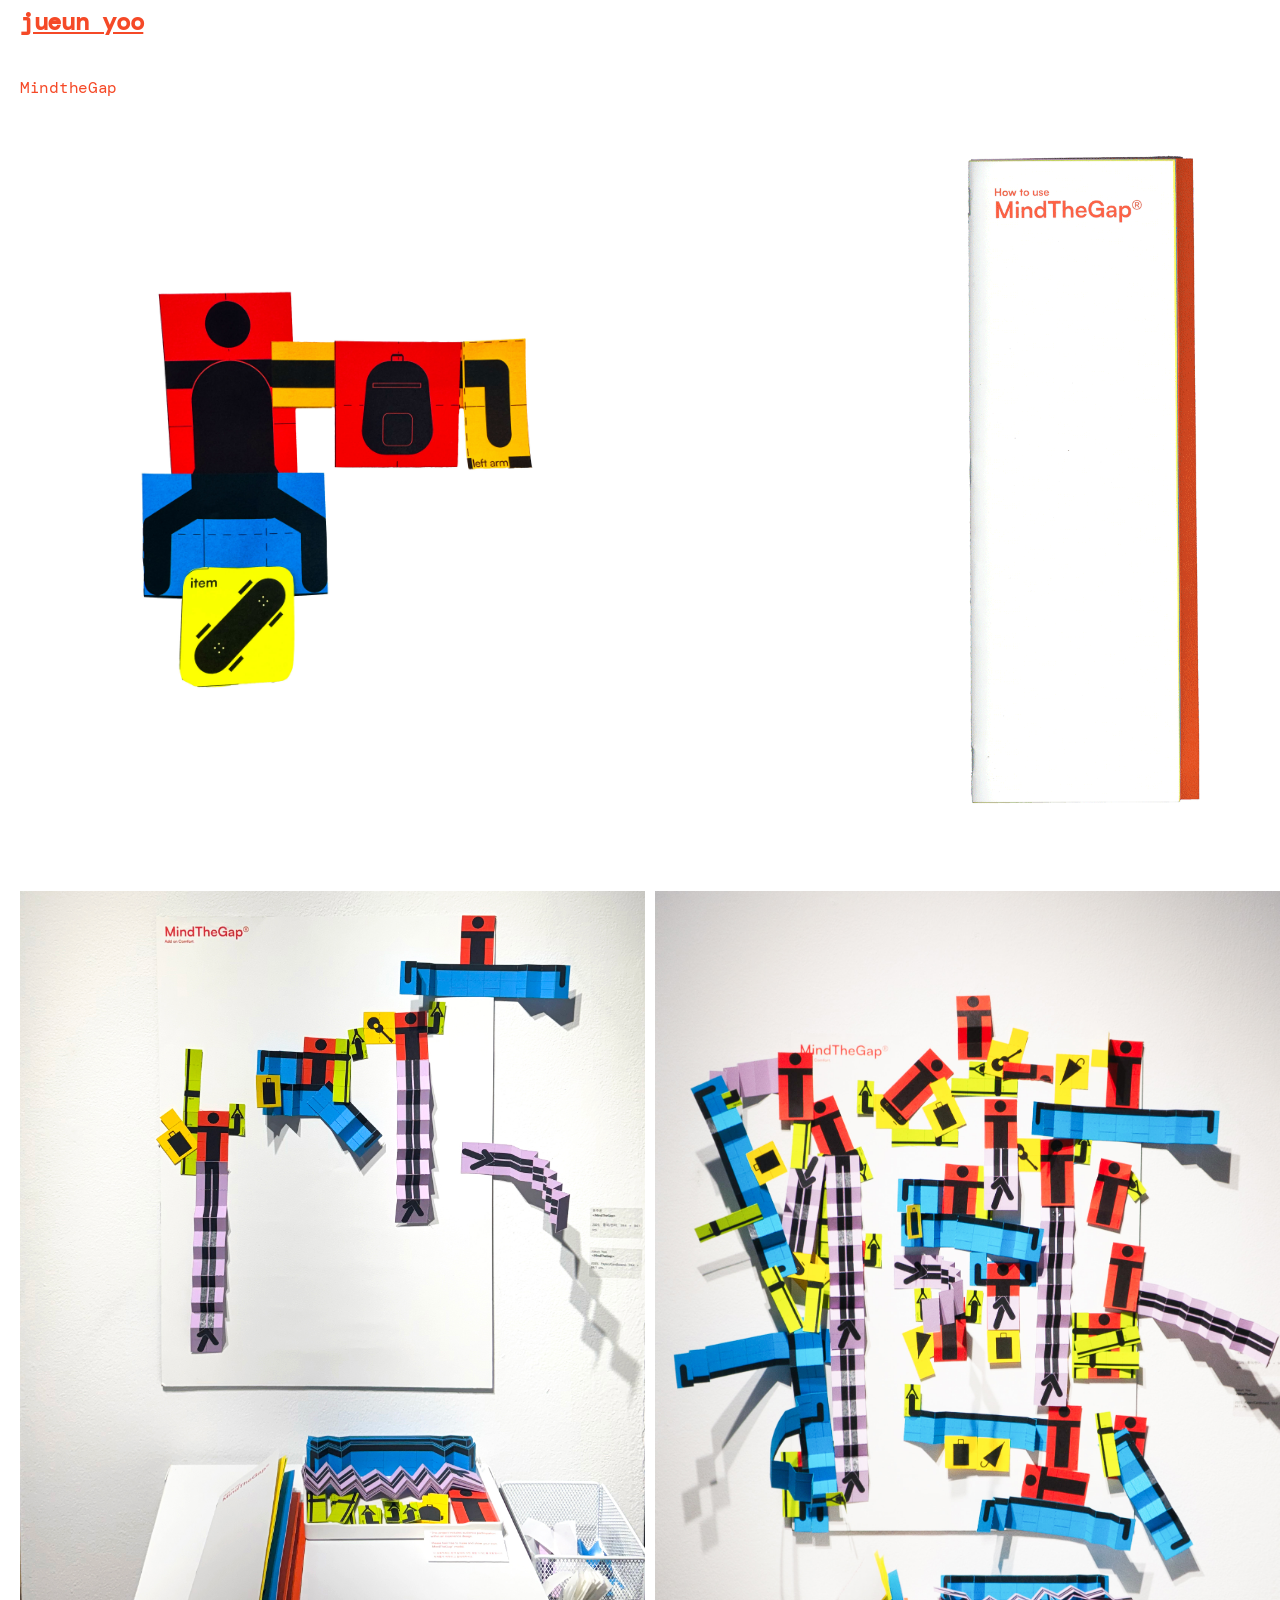
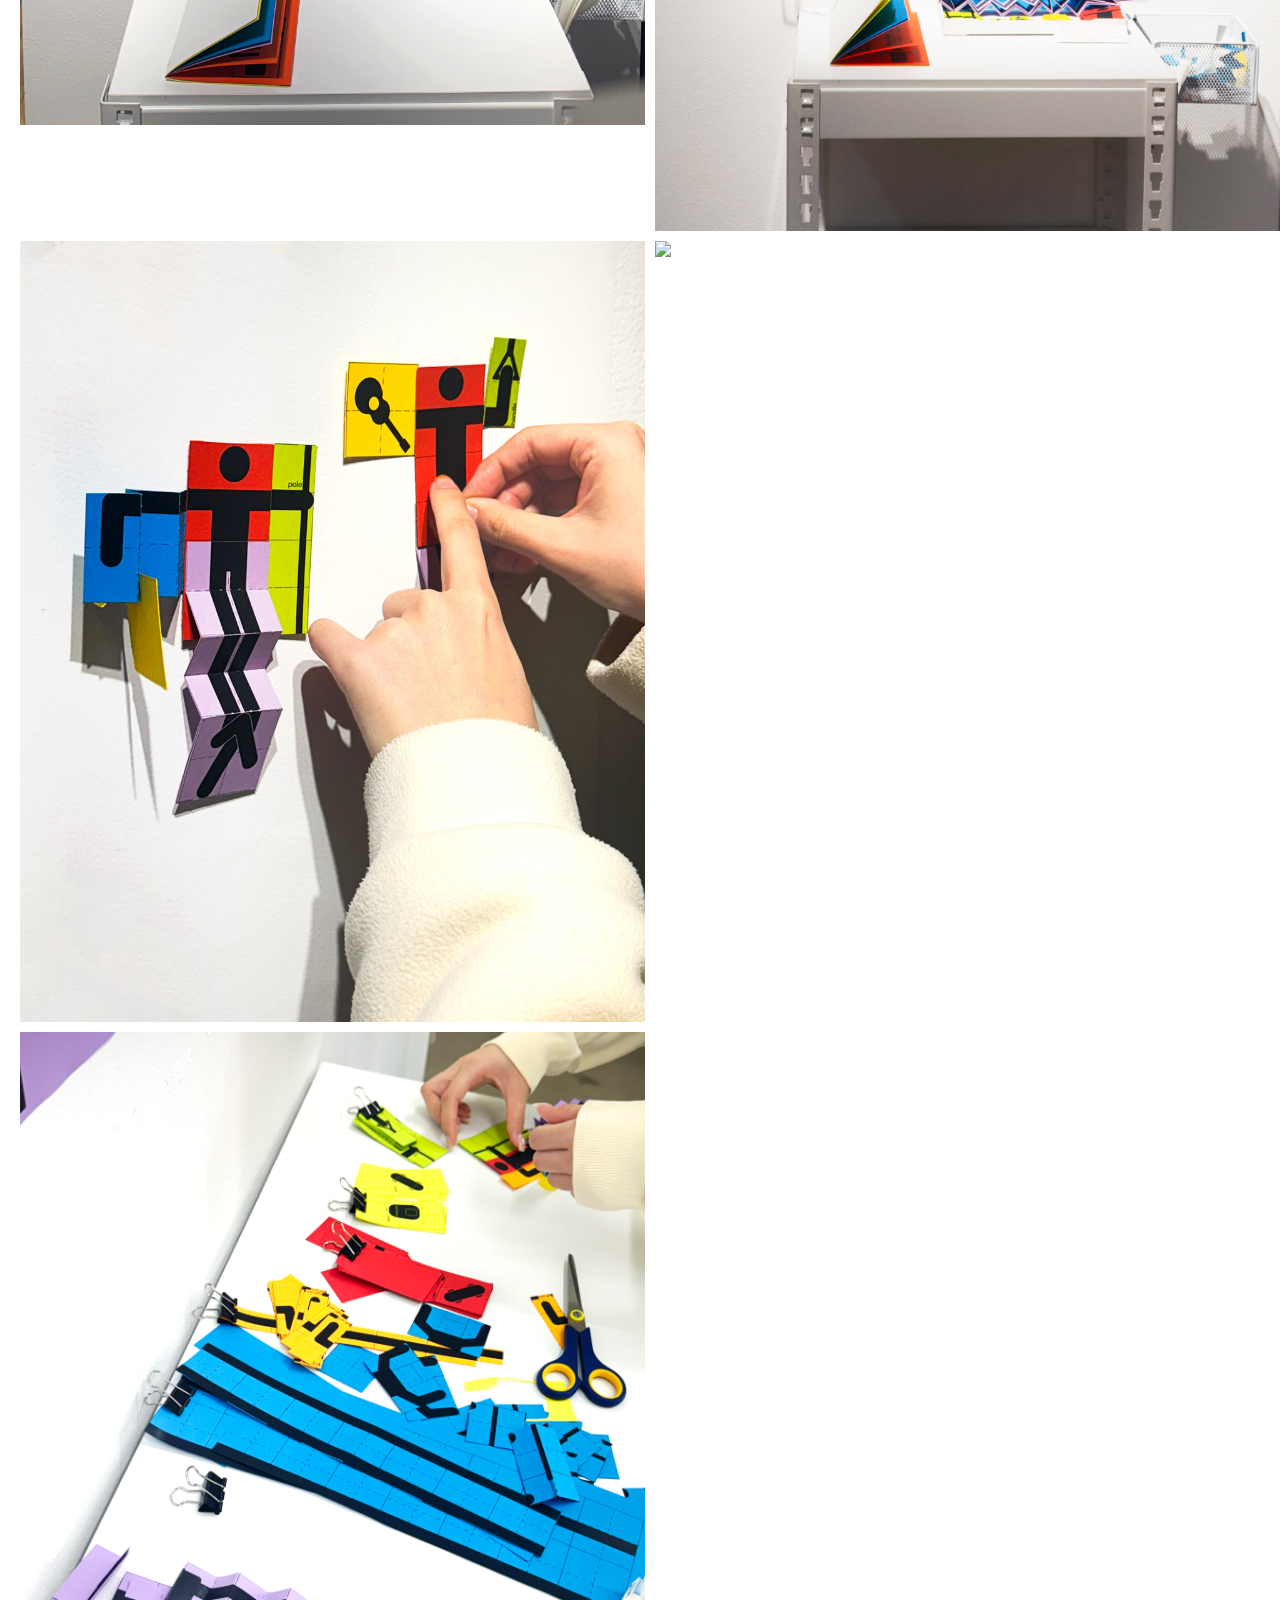
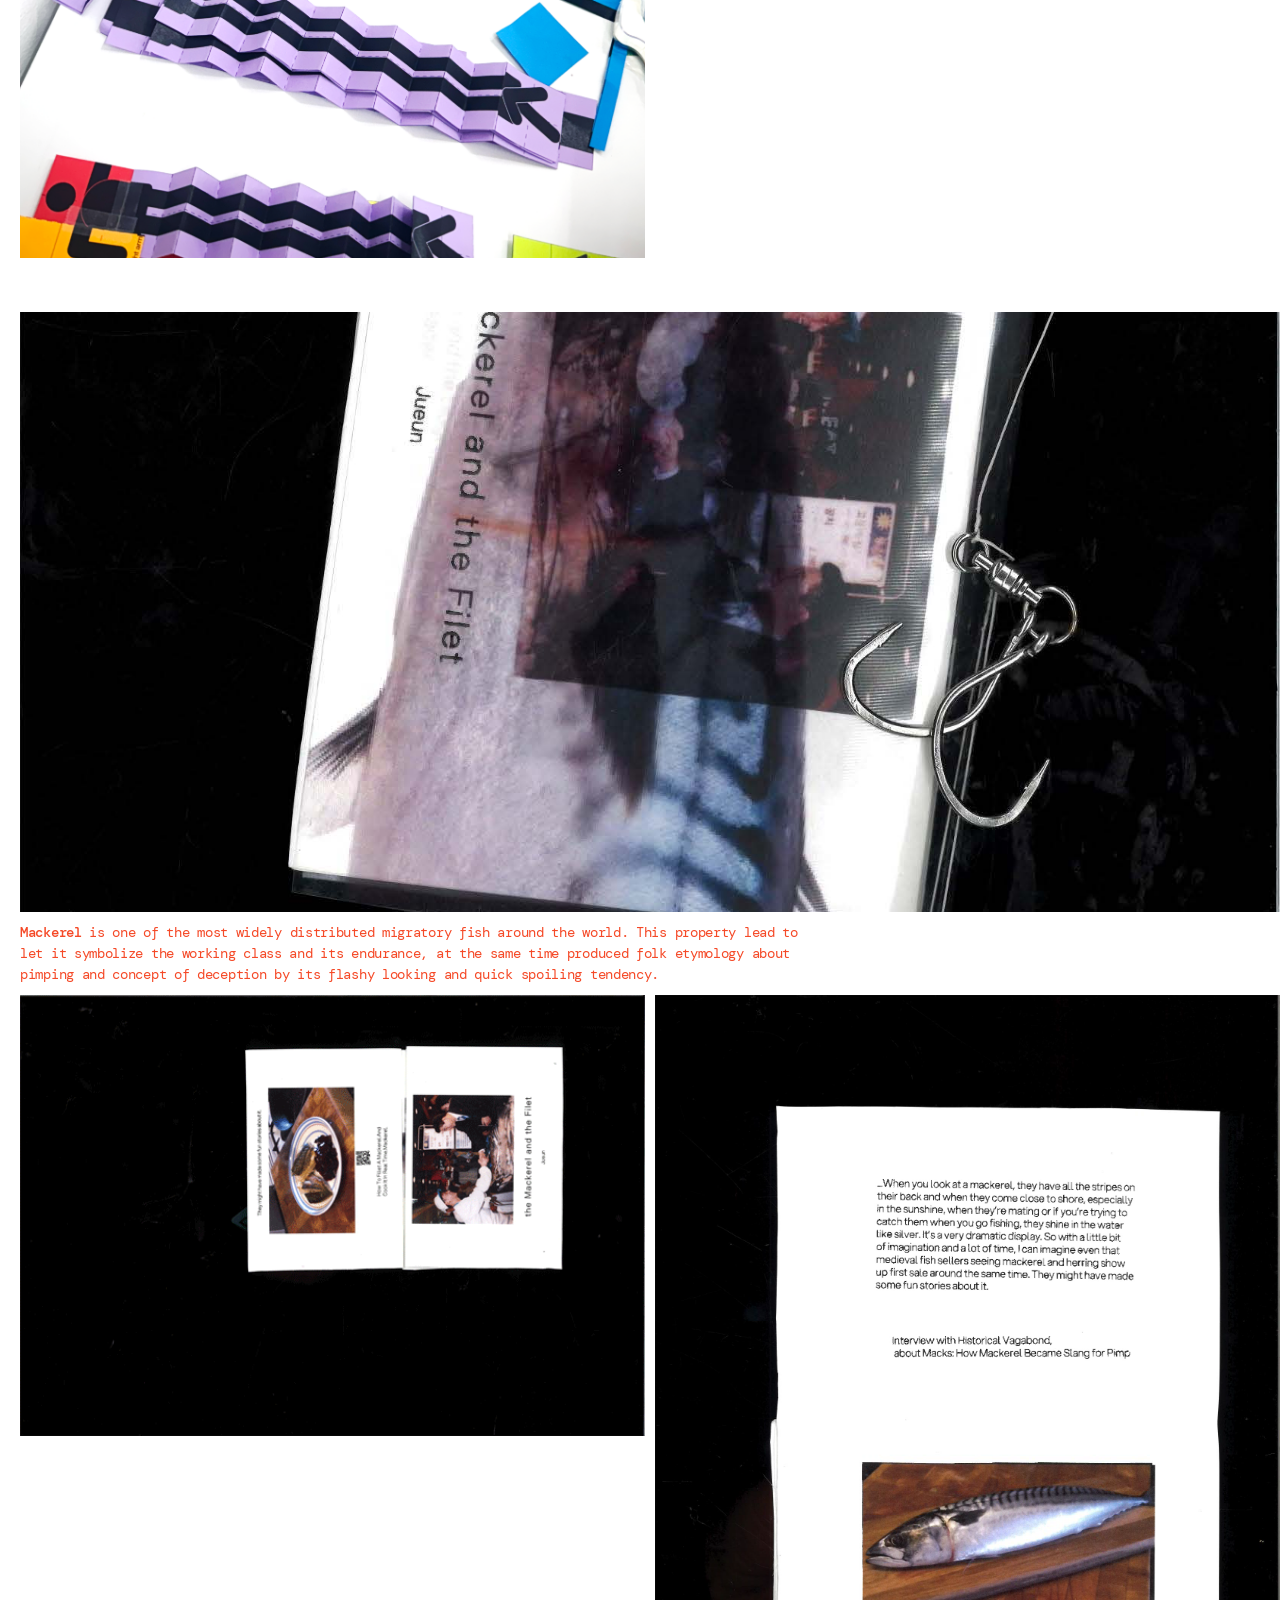
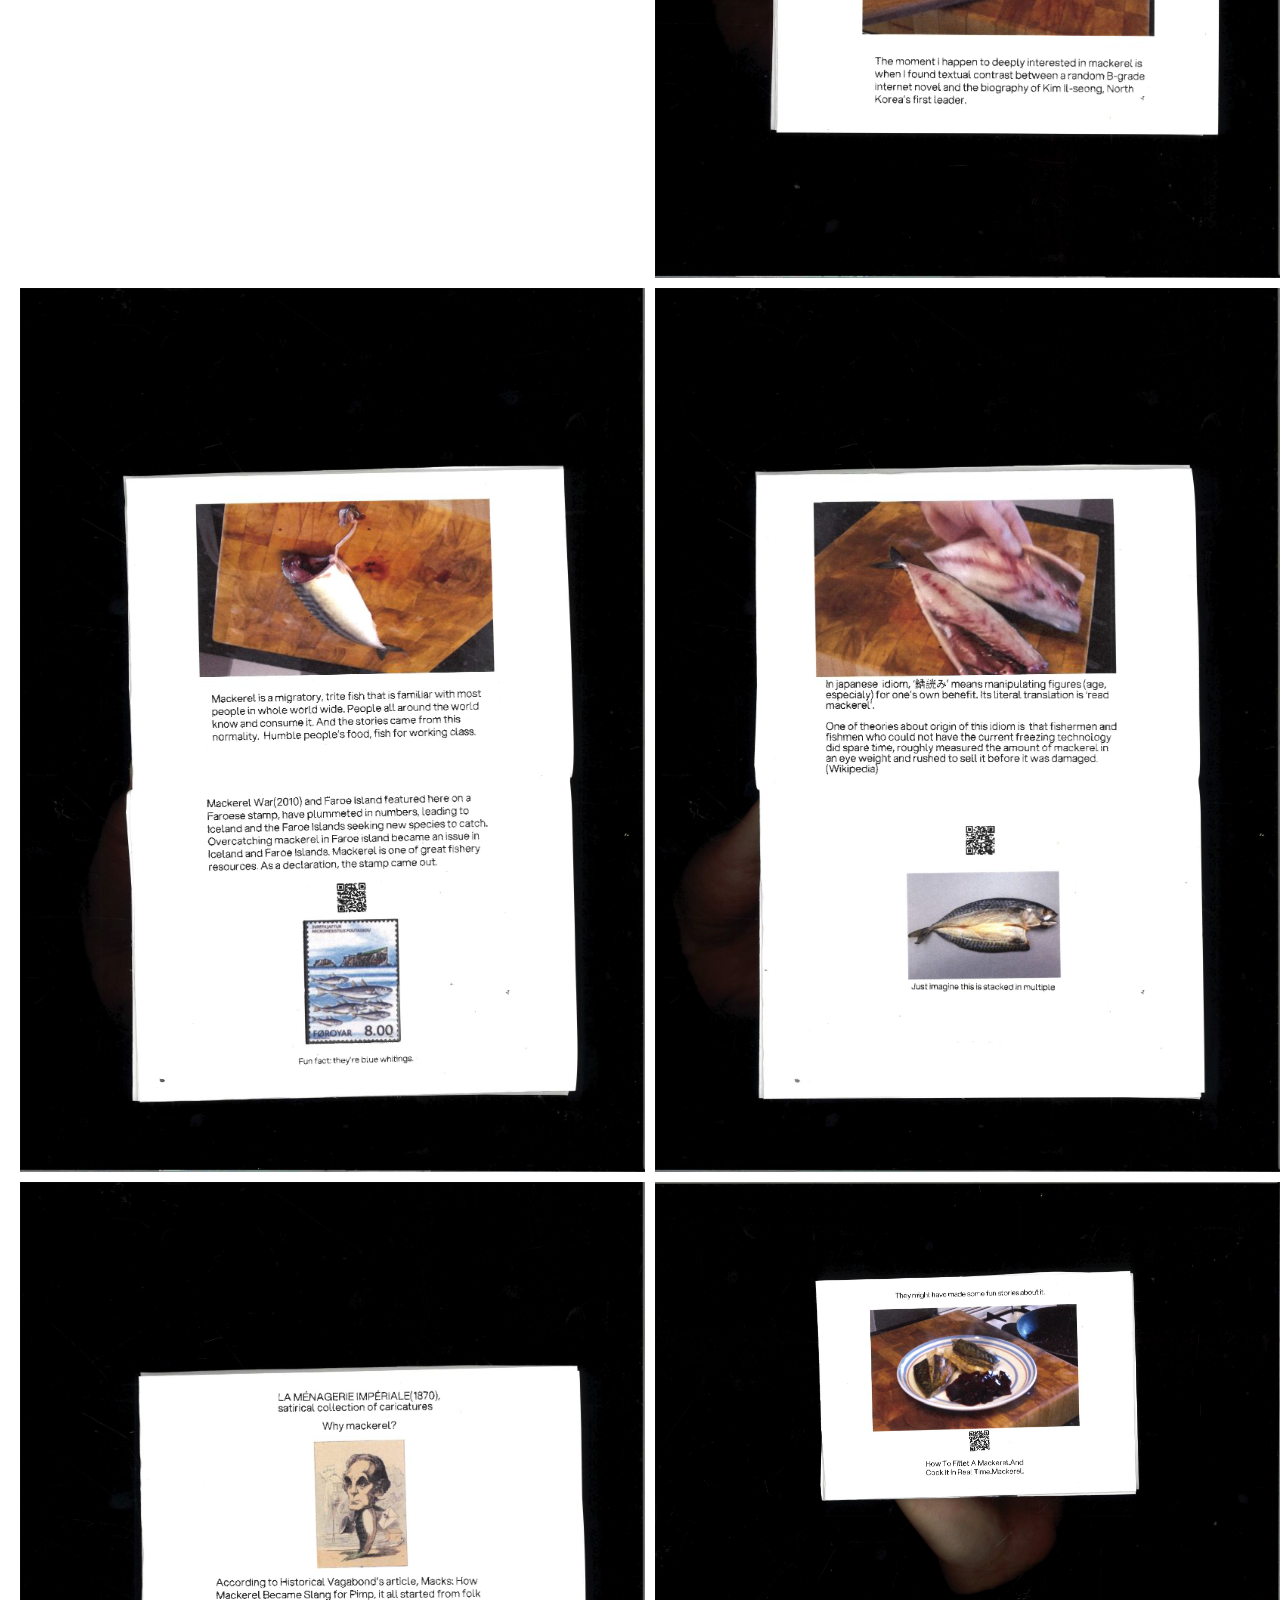
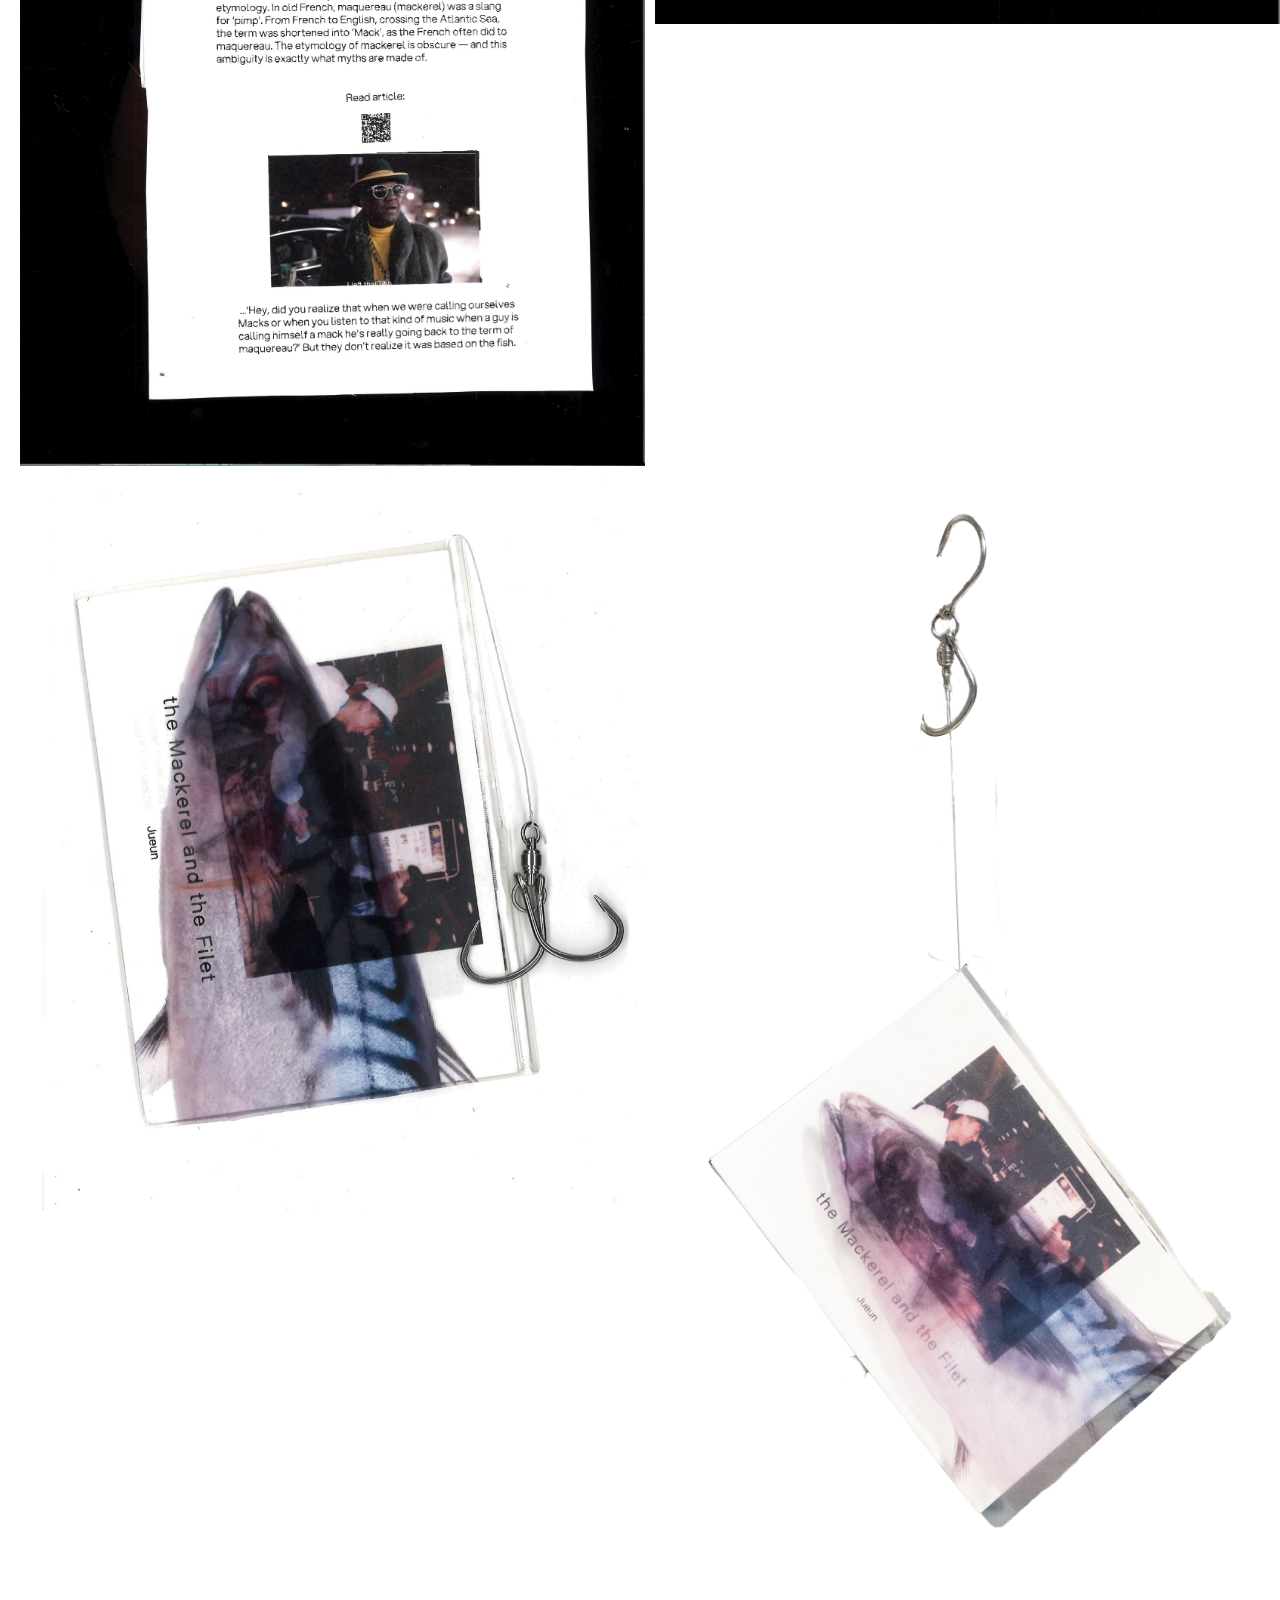
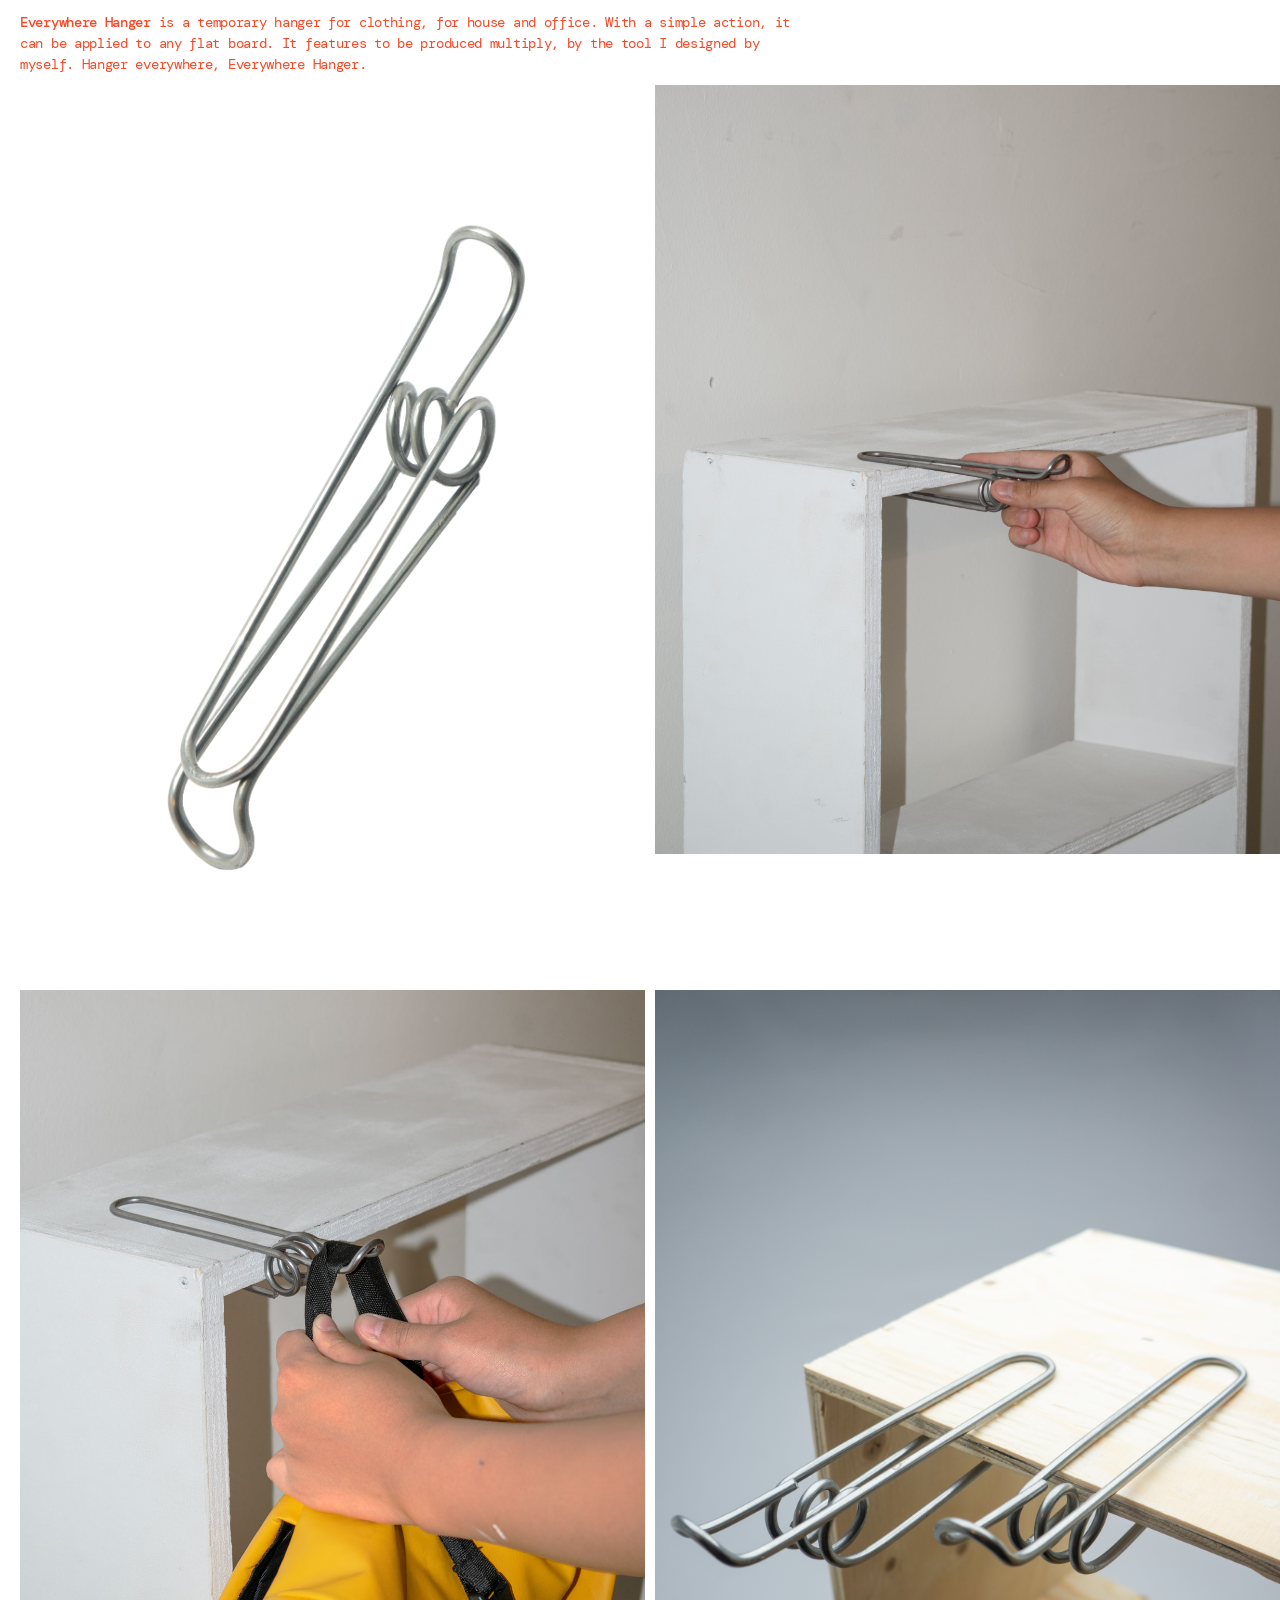
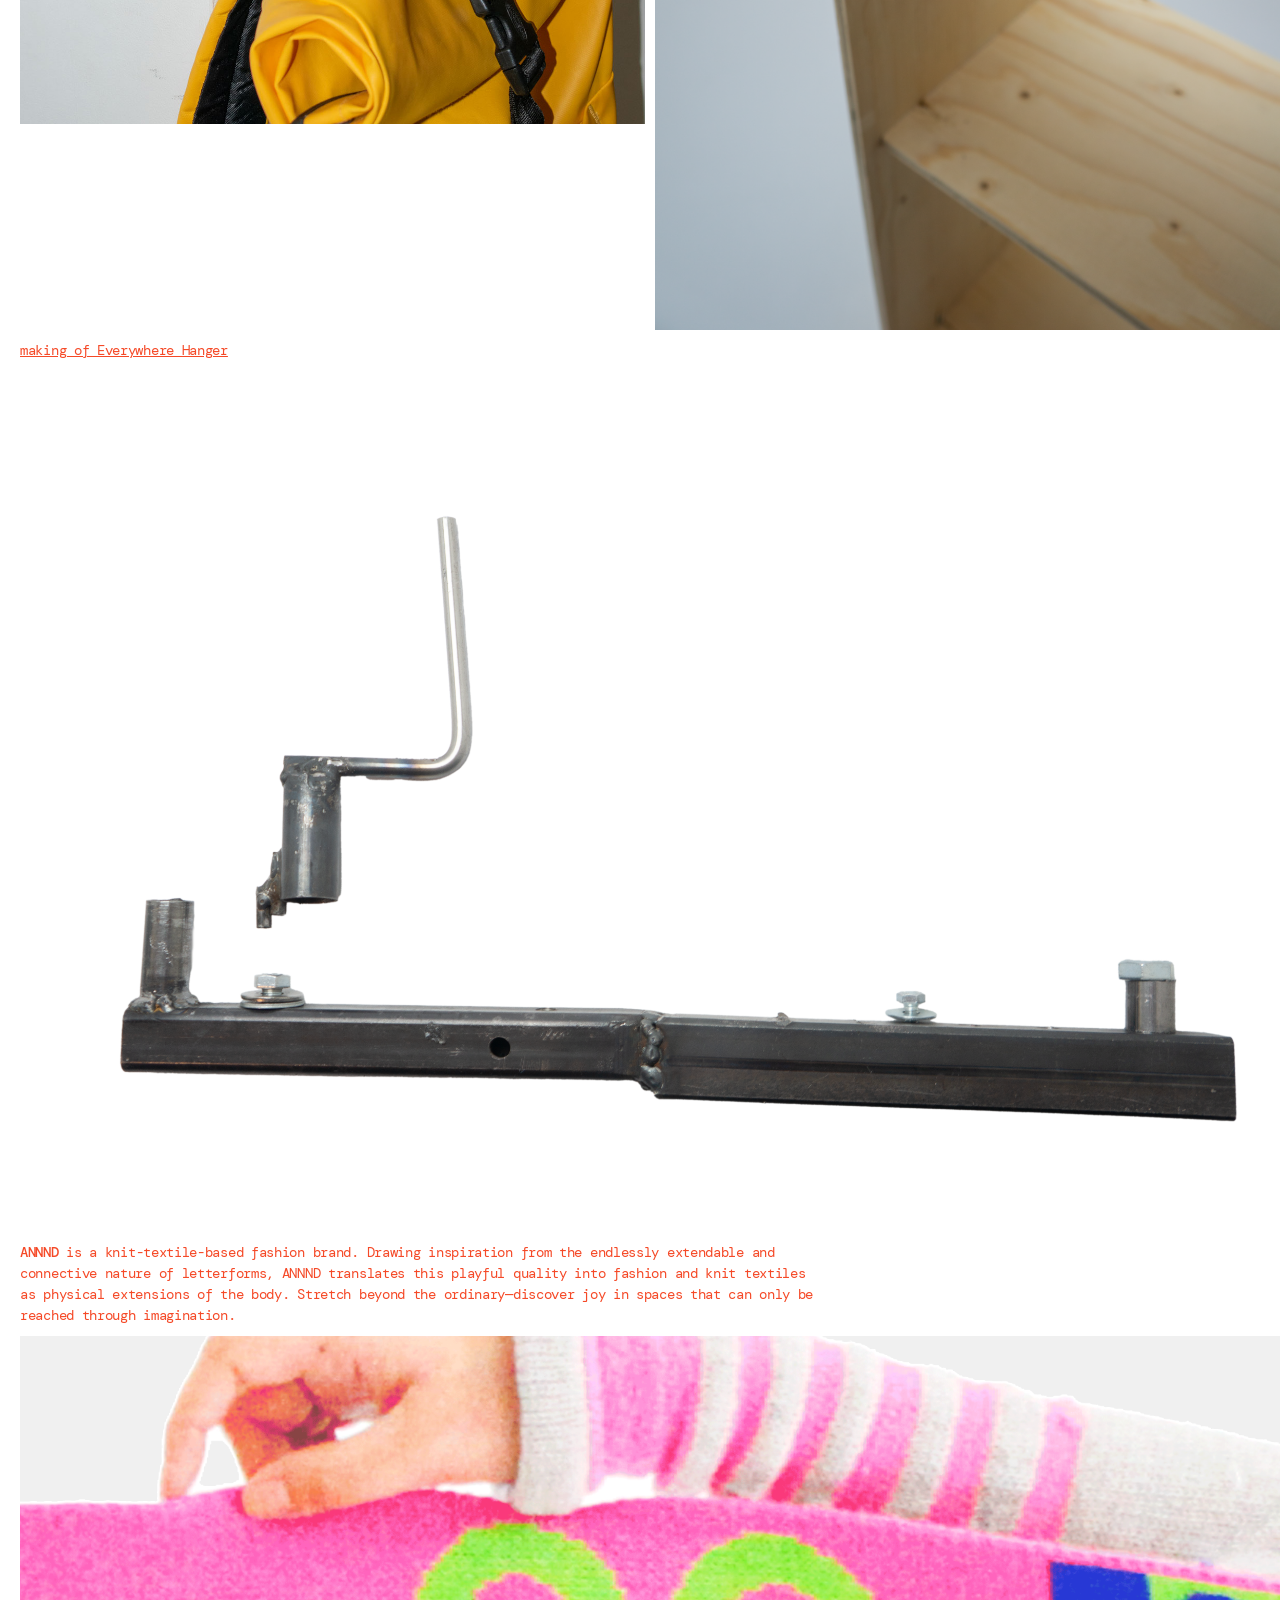
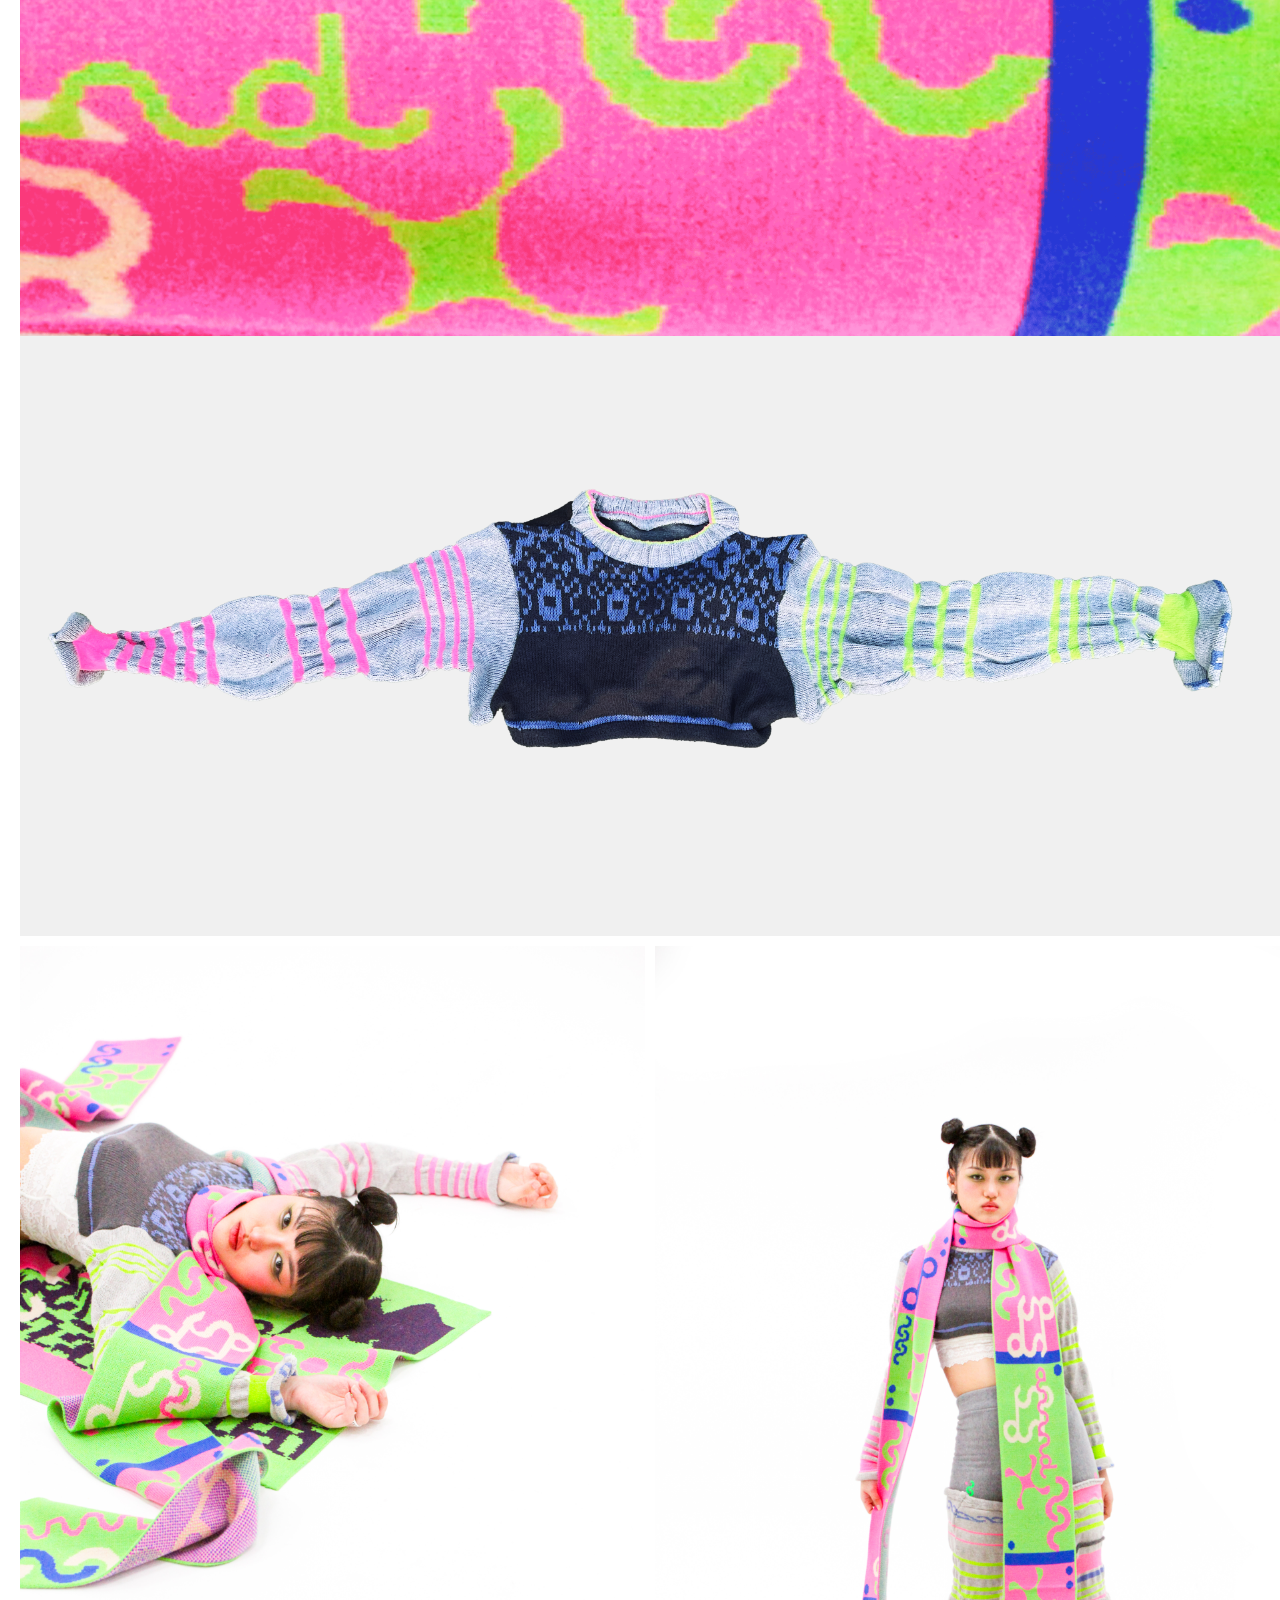
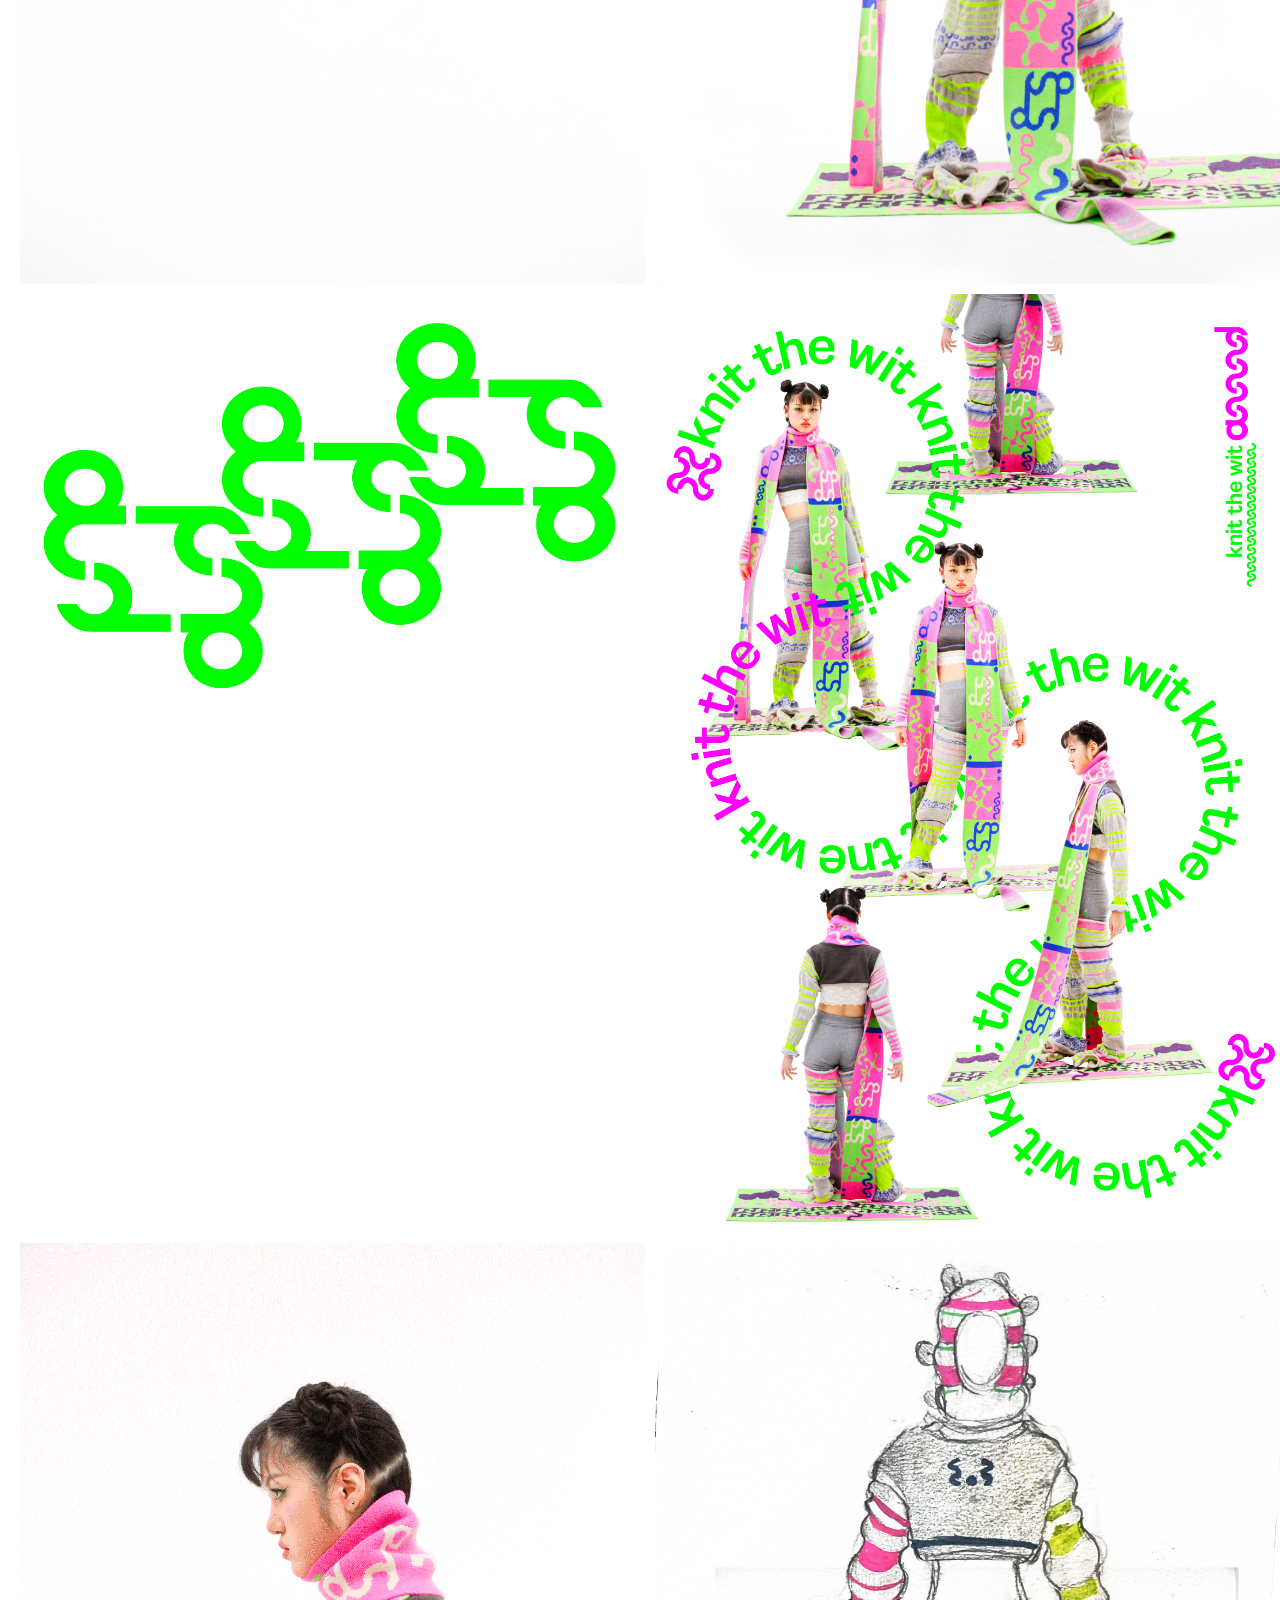
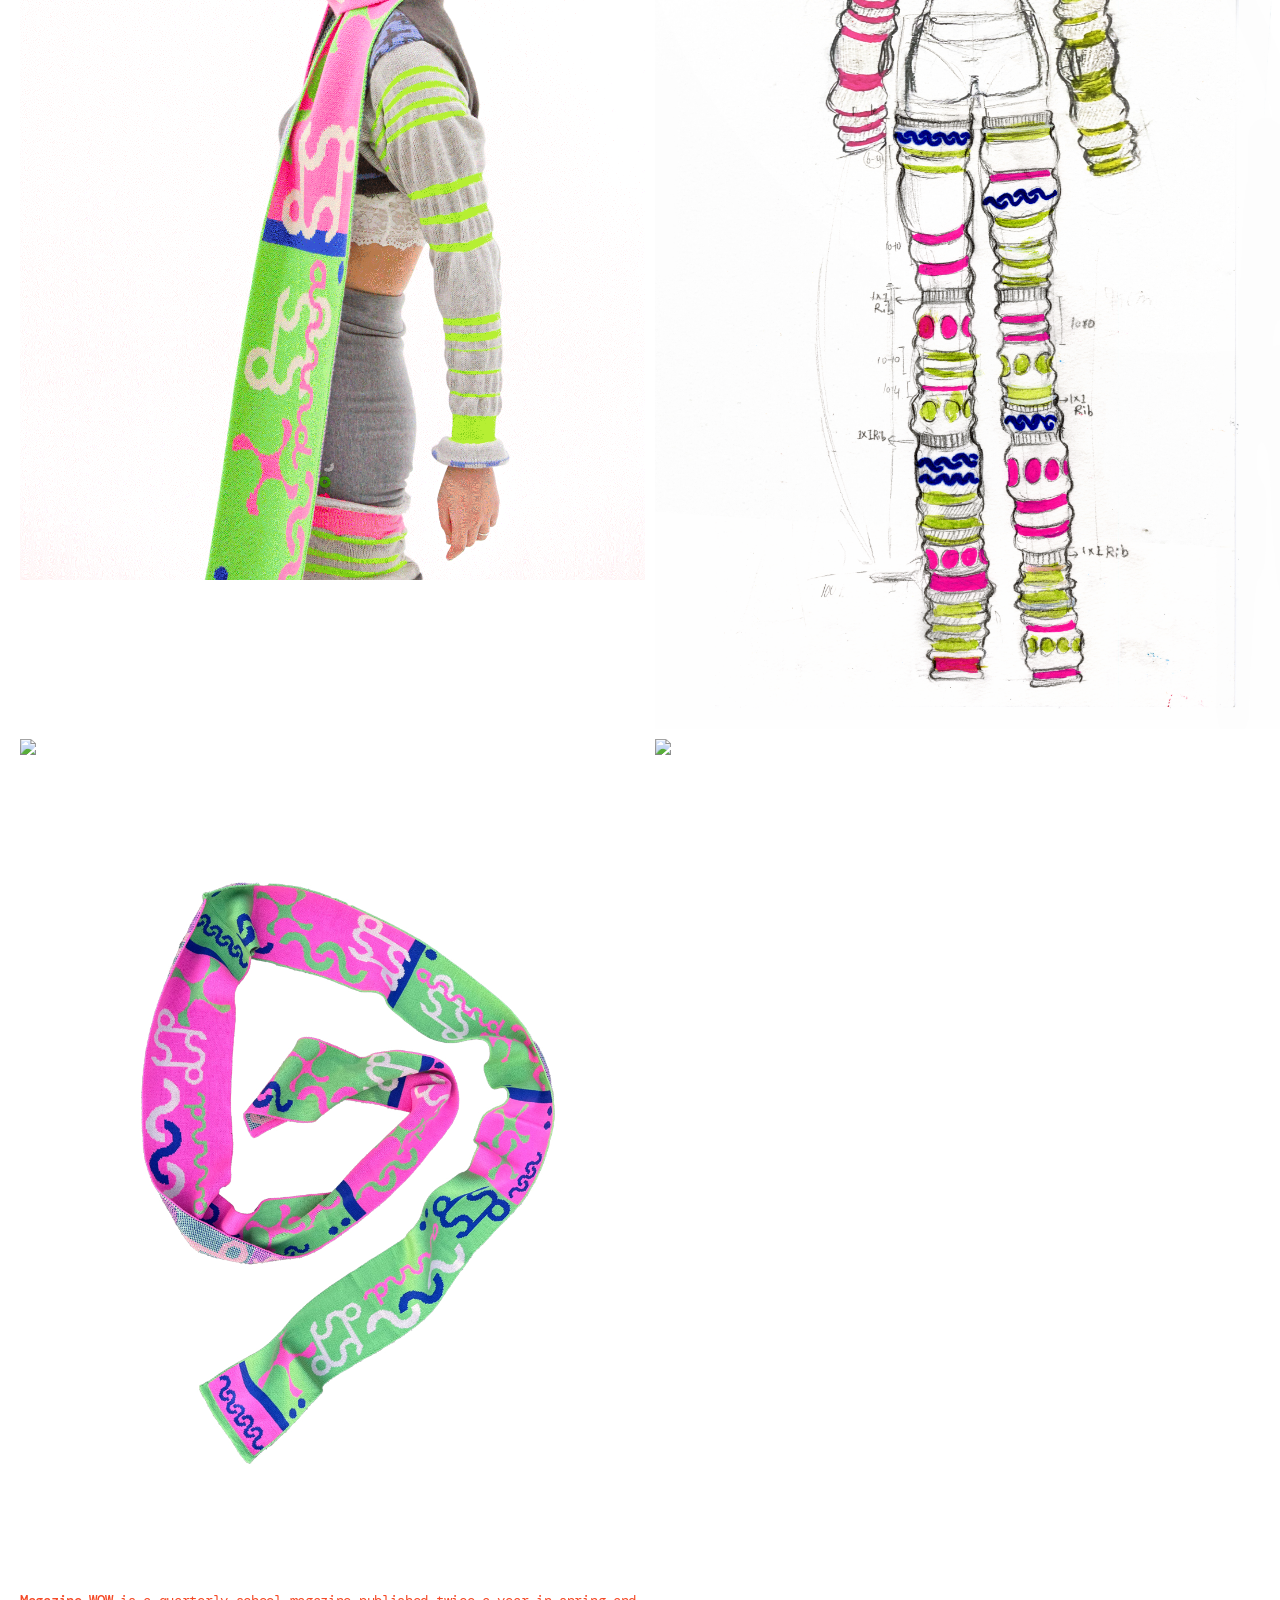
==== commit f195062d: "Update index.html" ====
--- a/index.html
+++ b/index.html
@@ -28,9 +28,8 @@
           <div class="hero-media">
 </div>
             <div class="project-info">
-              <p id="detailDescription"><span class="highlight">MindTheGap</span> is a visual discourse on personal space within public transportation. 
-              We all pay fares for access to public transportation services. Paying creates illusion that we can buy ourselves a certain amount of personal space within the confines of subways, trains, and buses. In reality, we have all sat or stood in overly crowded compartments gasping air, or noticed fellow passengers' belongings taking up extra seats. </p>
-            <br>(Exhibition at Korea Japan International Exchange Art Exhibition, 2025)
+              
+            <br>MindtheGap
             </div>
  
             <div class="detail-media">
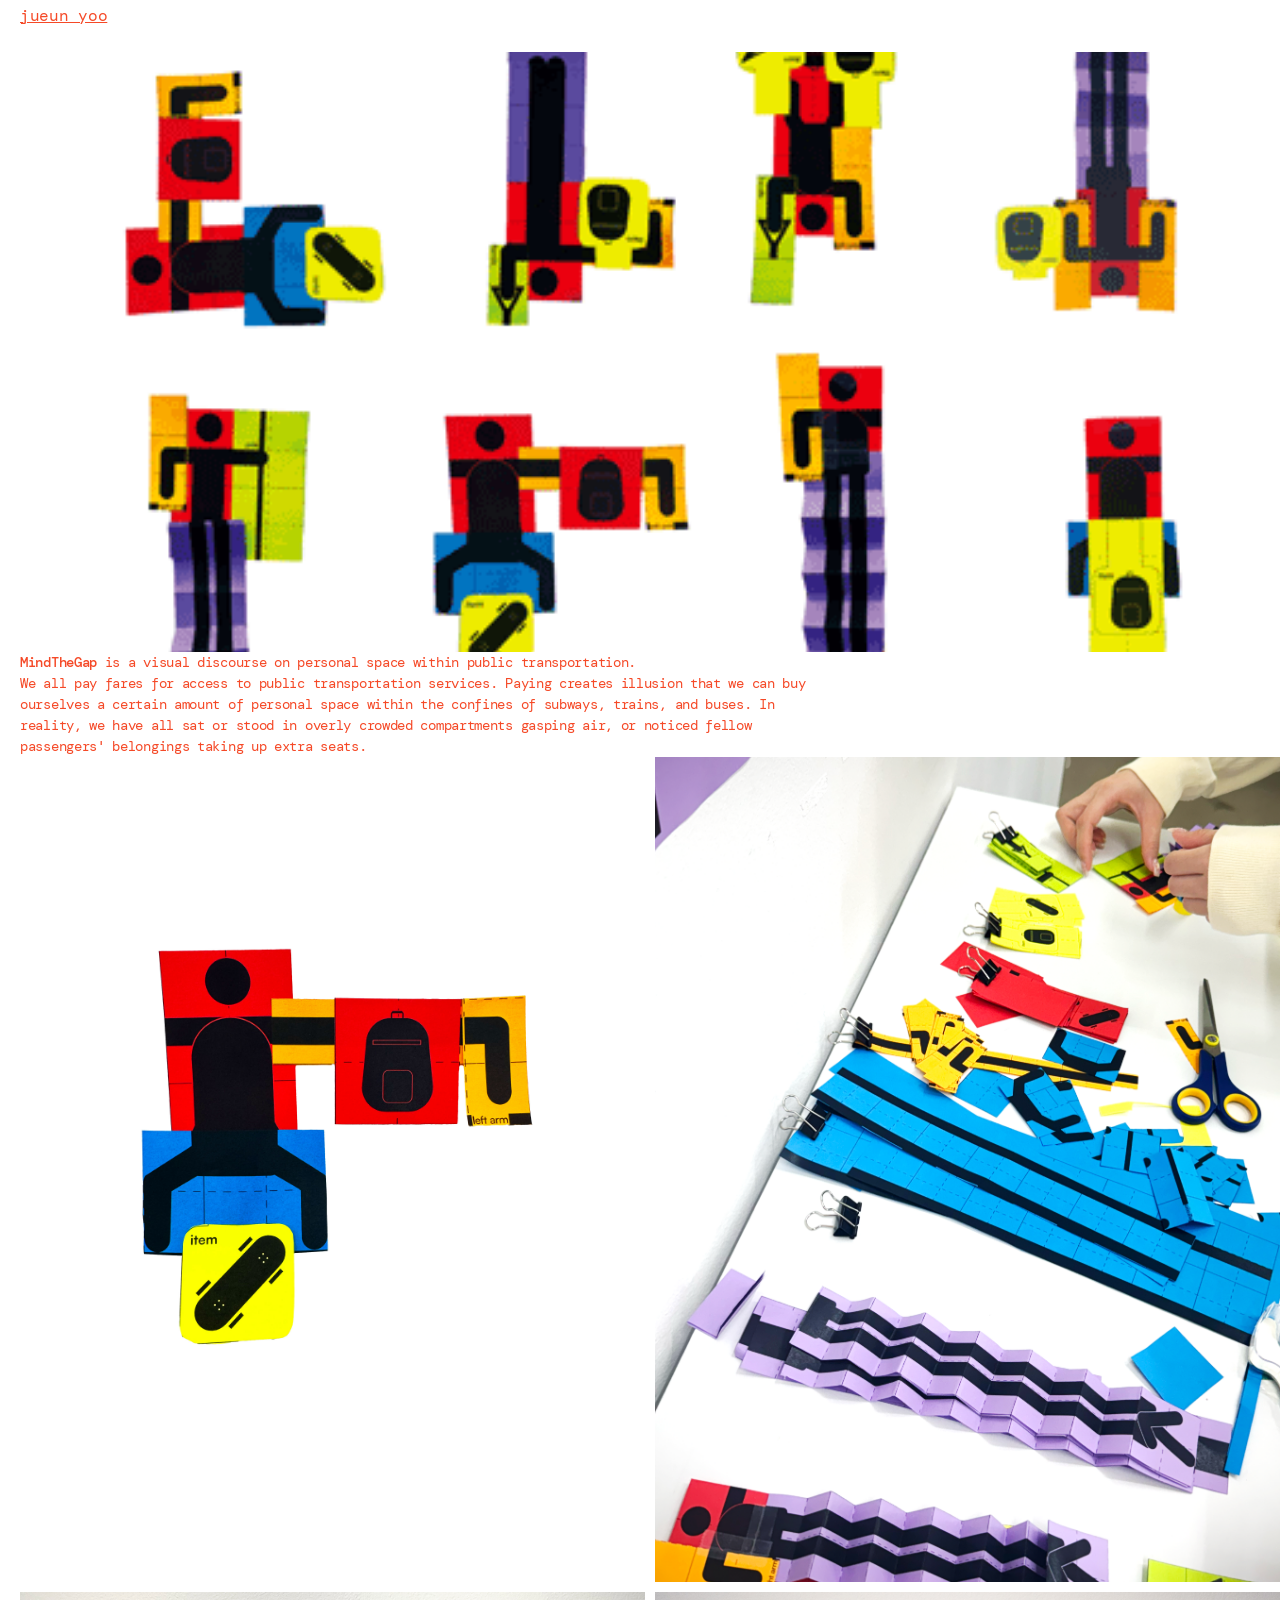
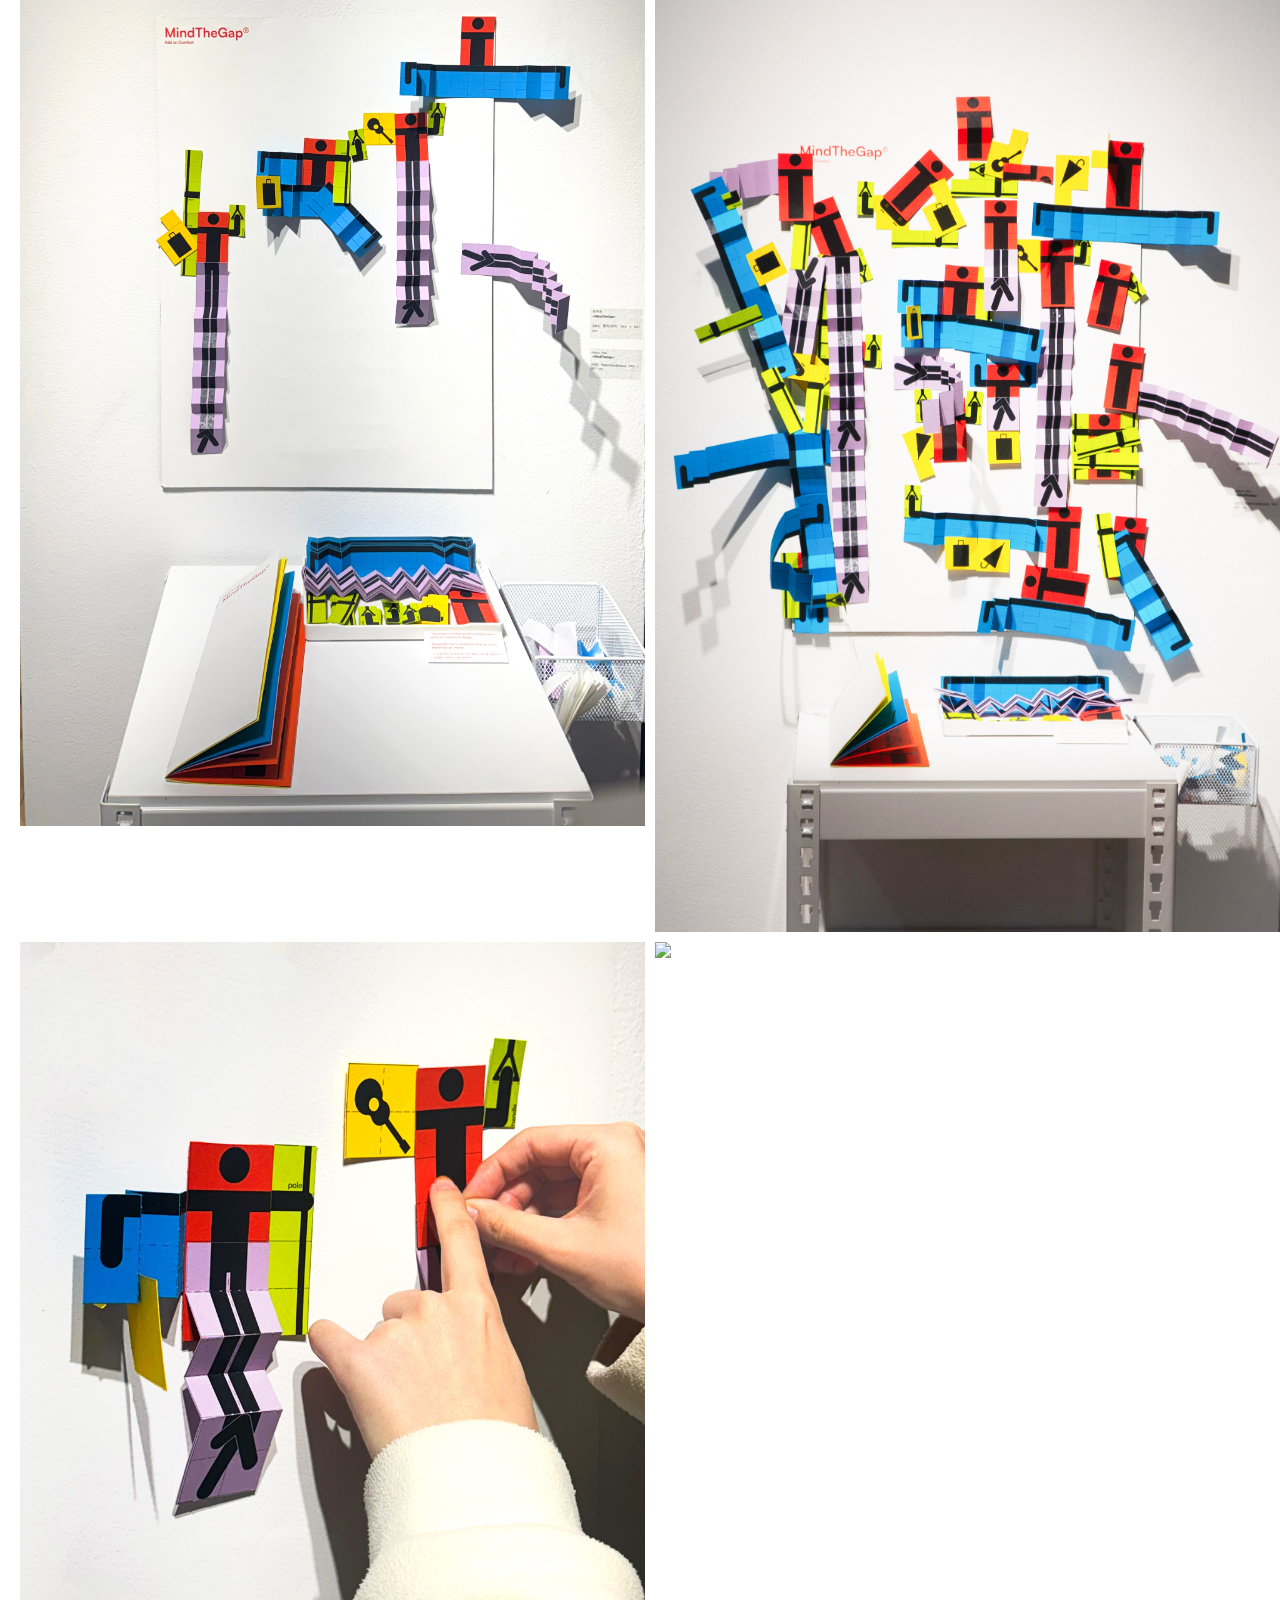
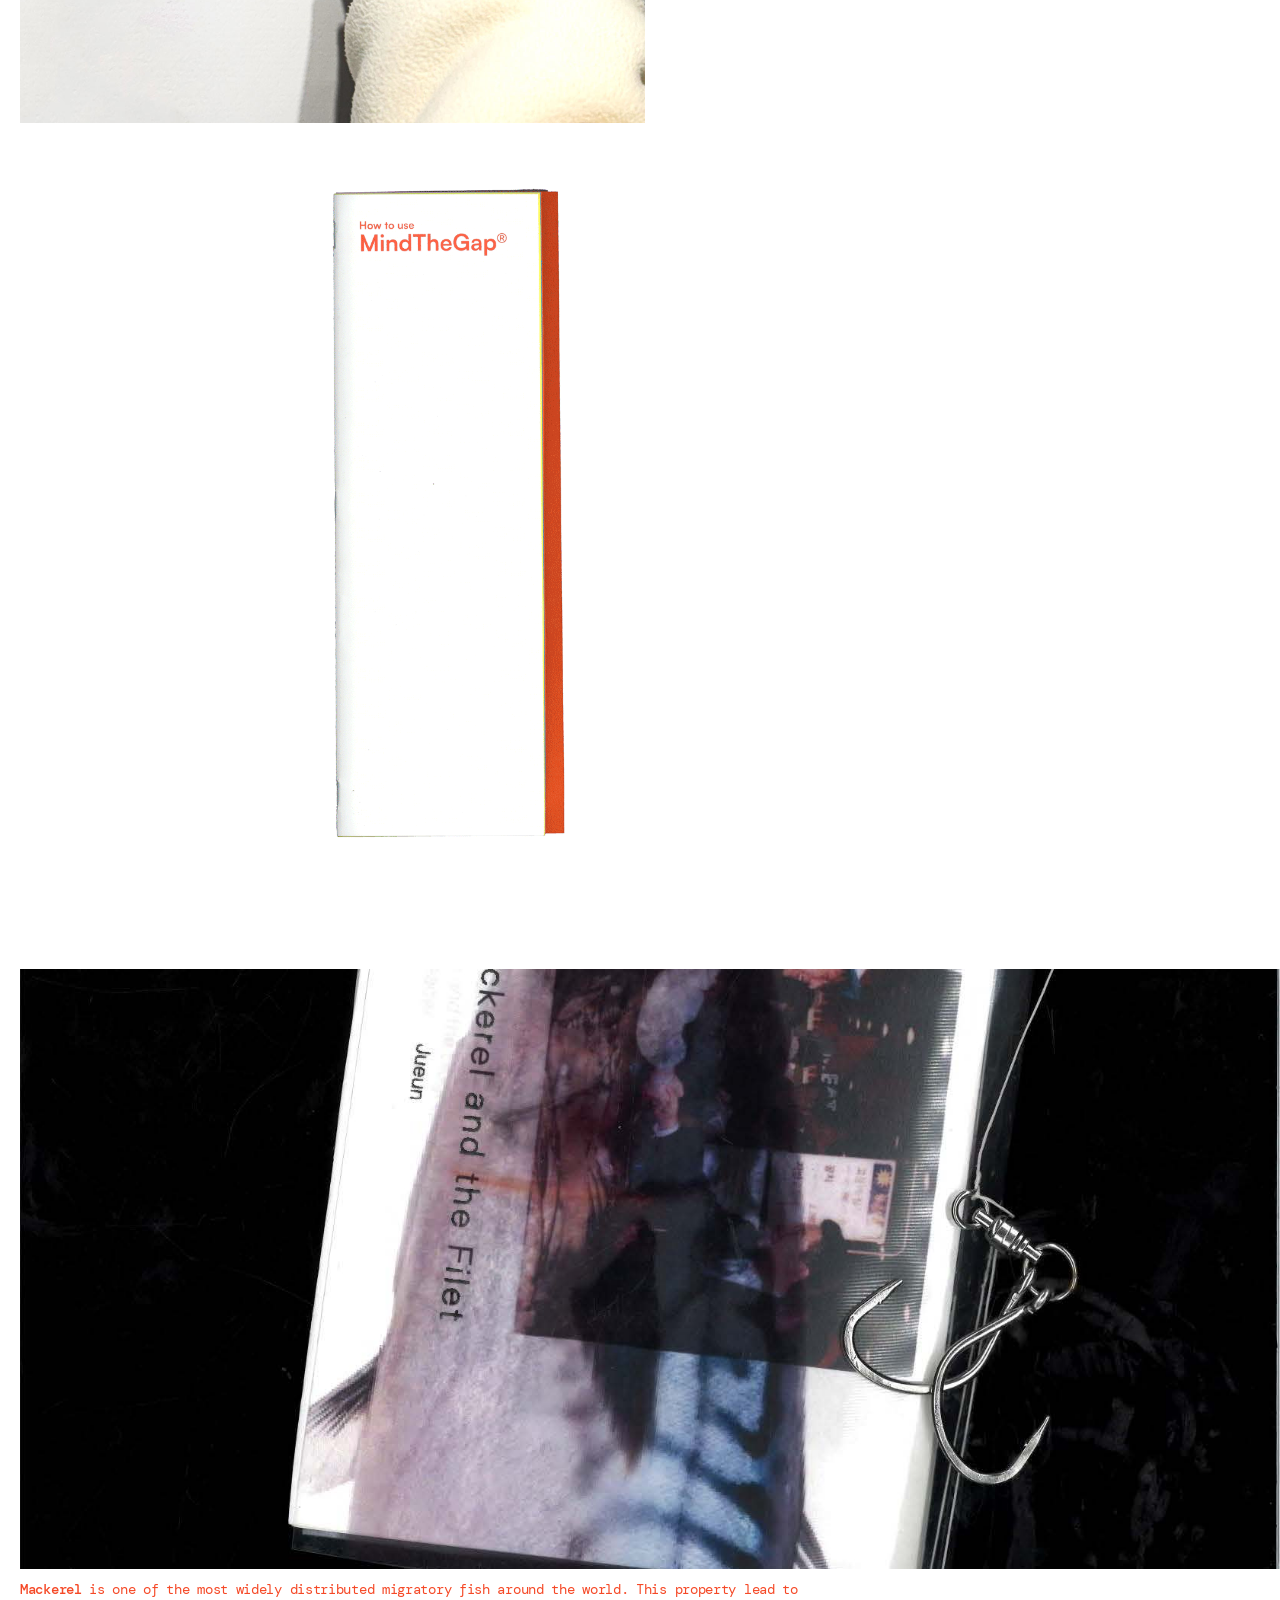
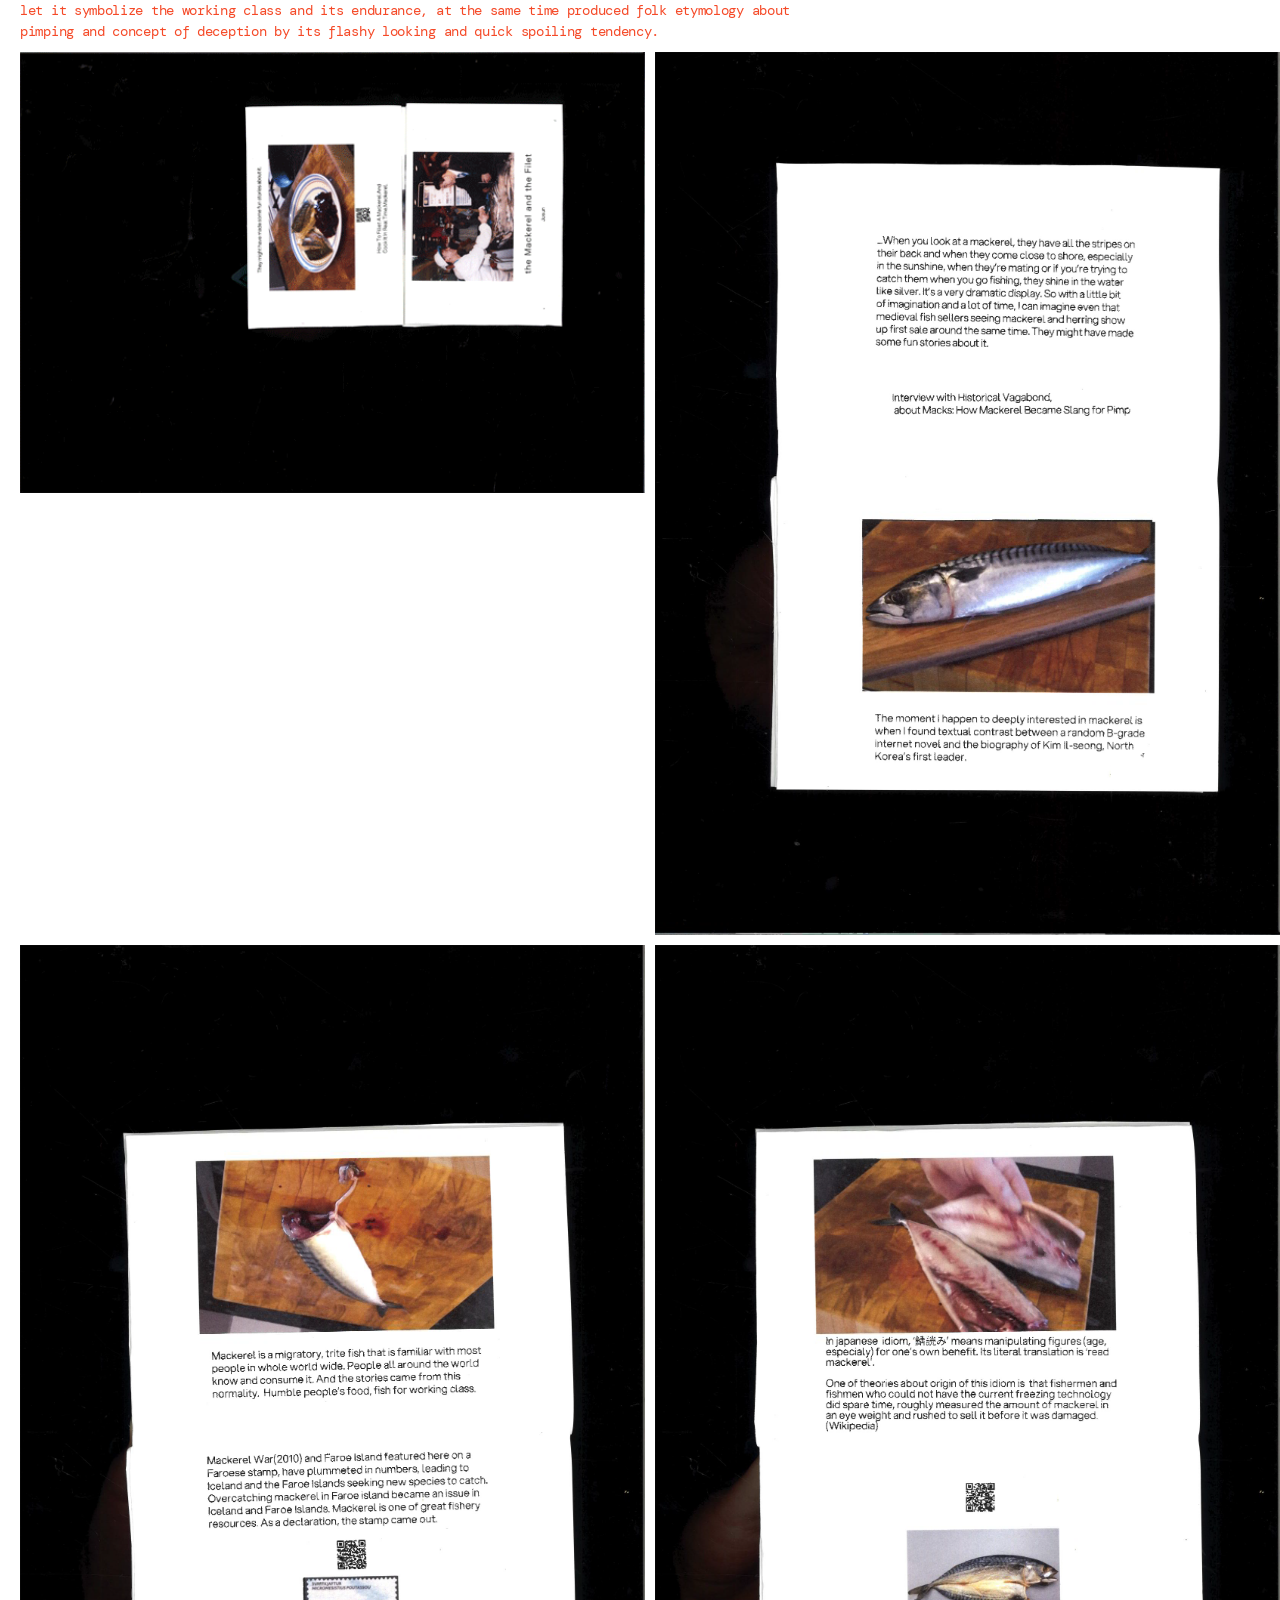
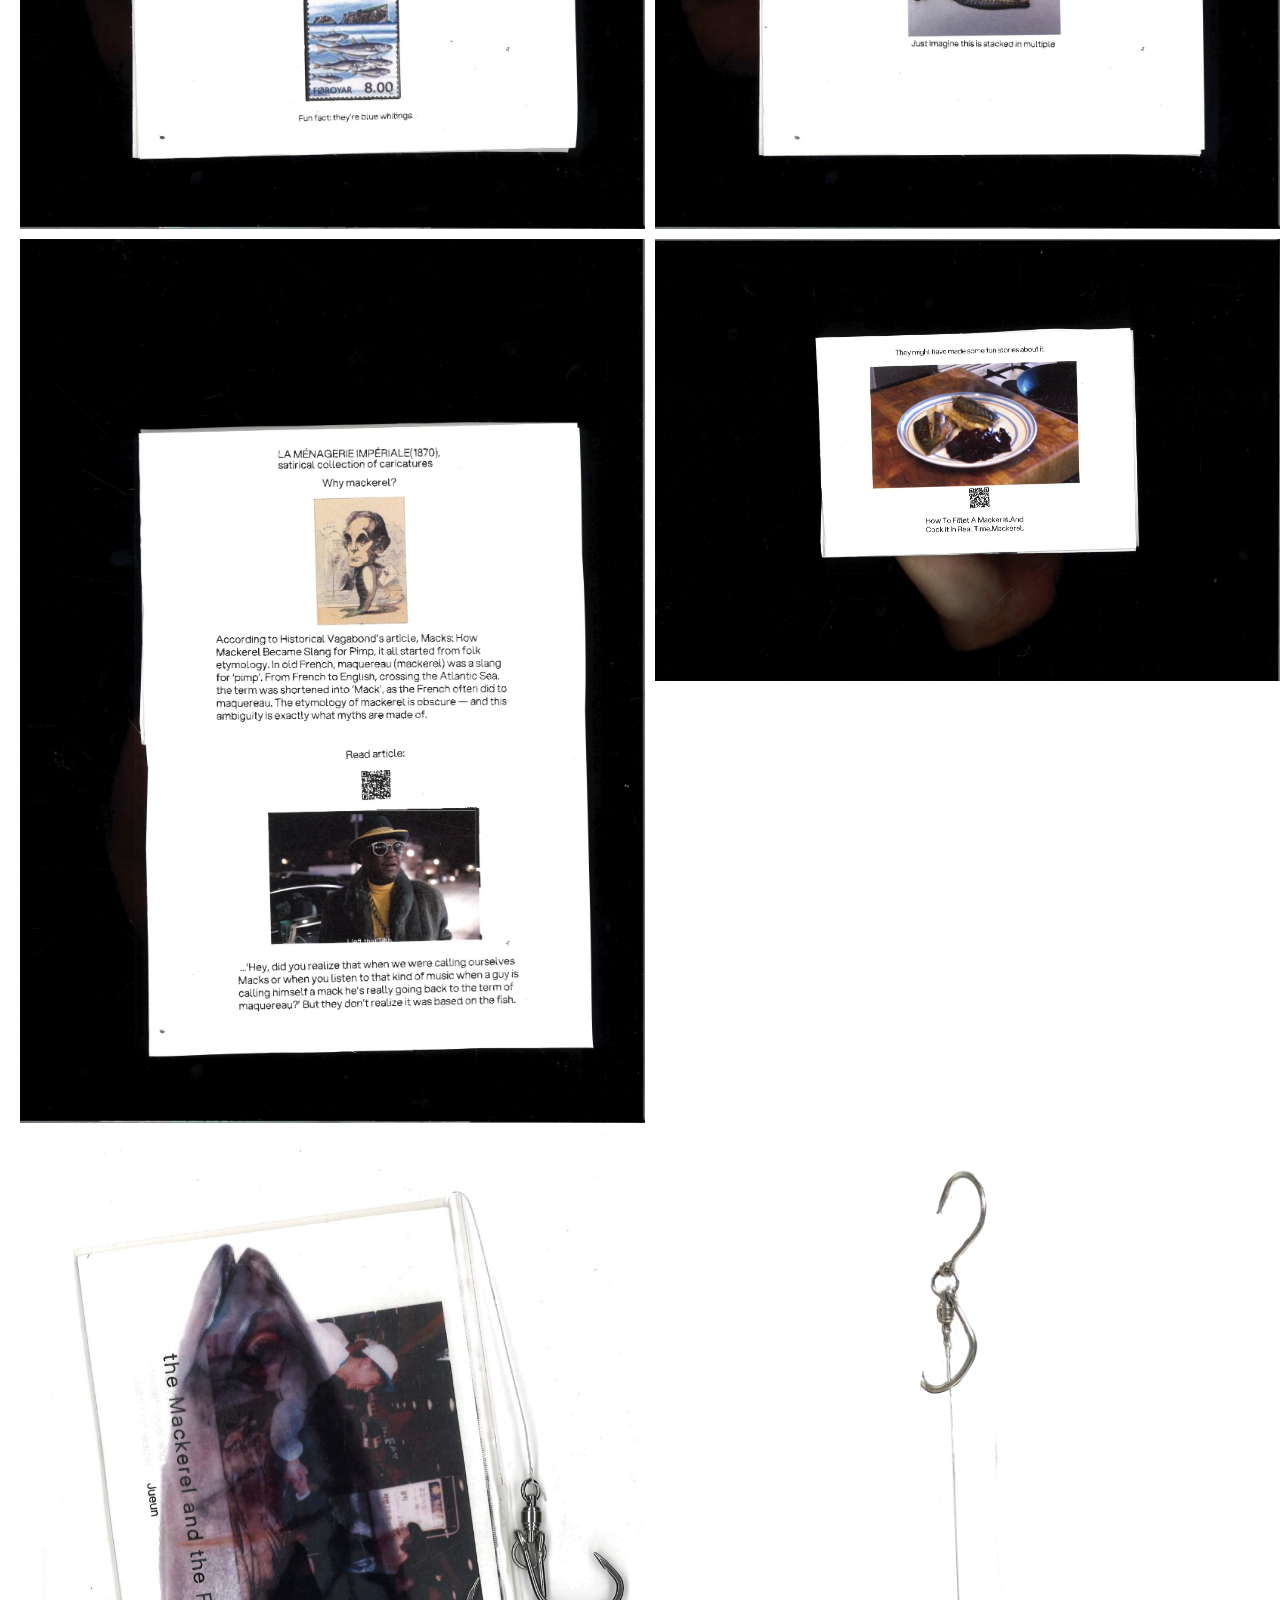
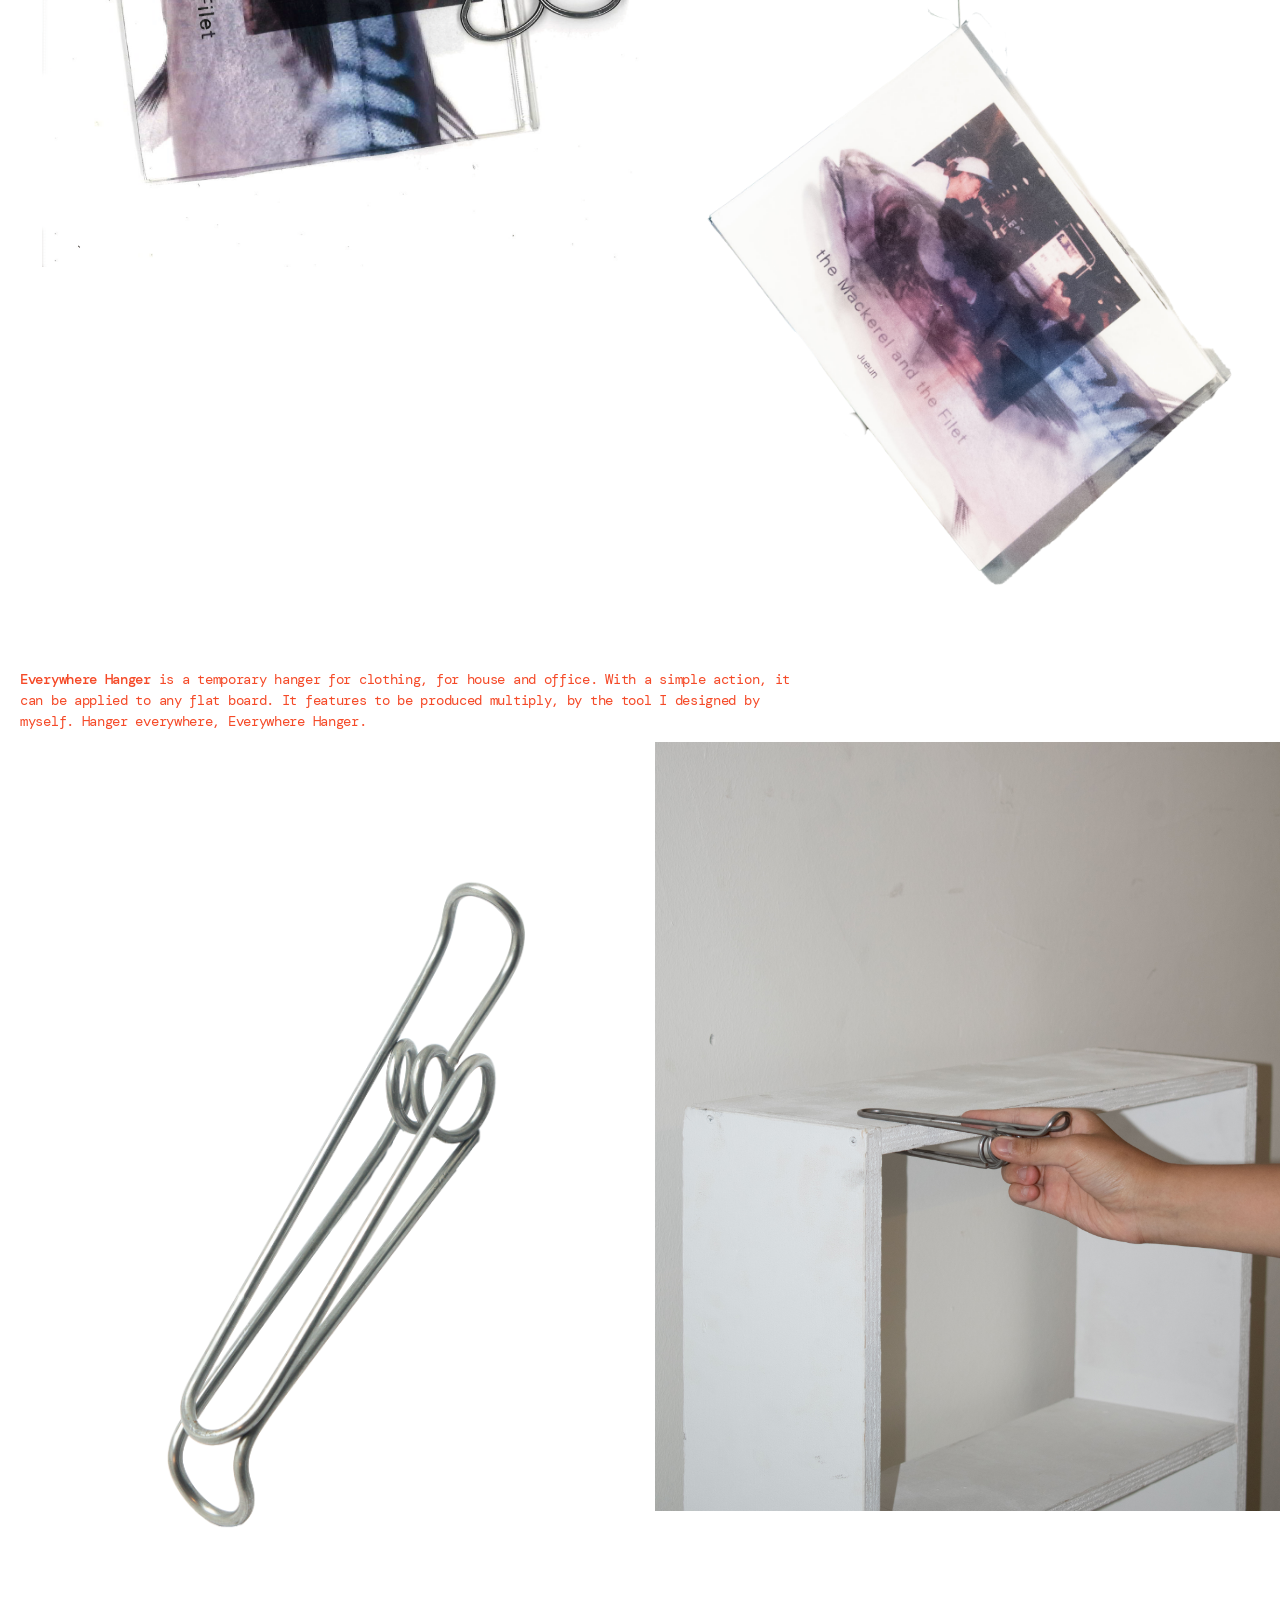
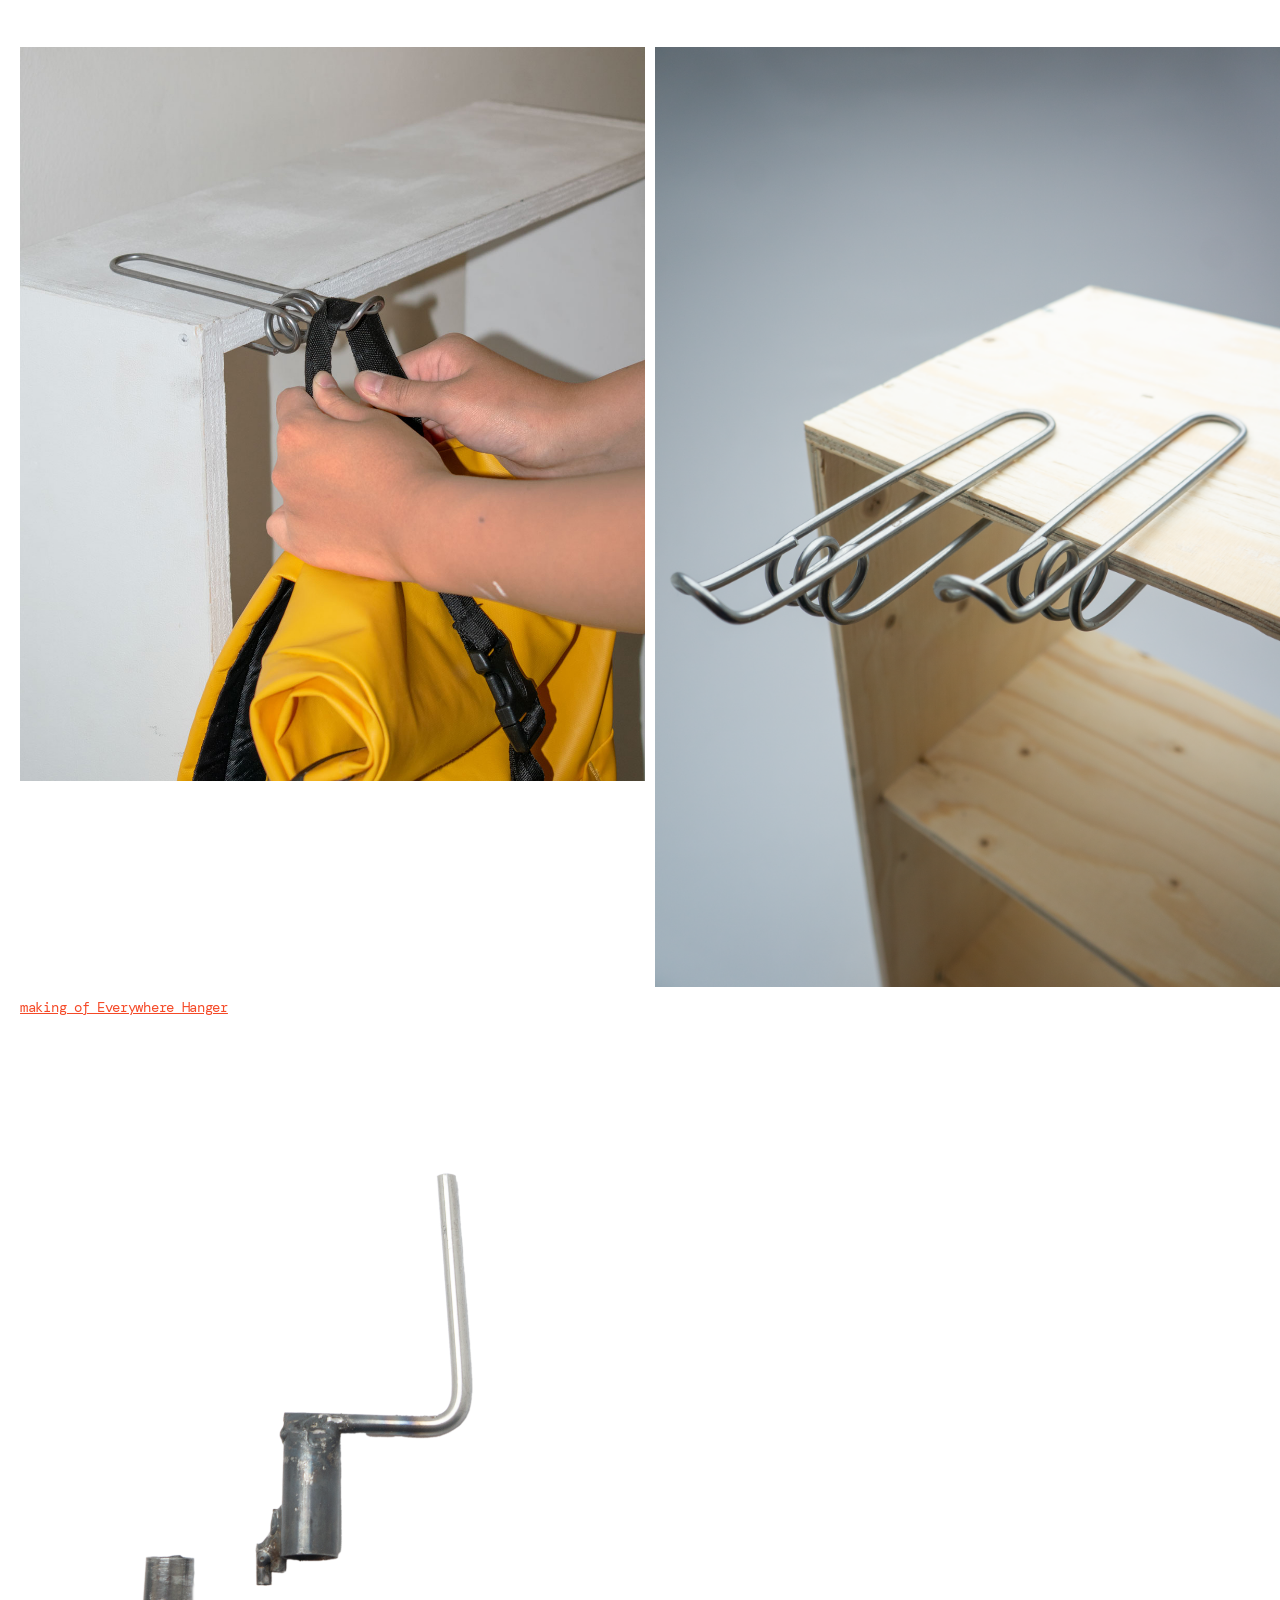
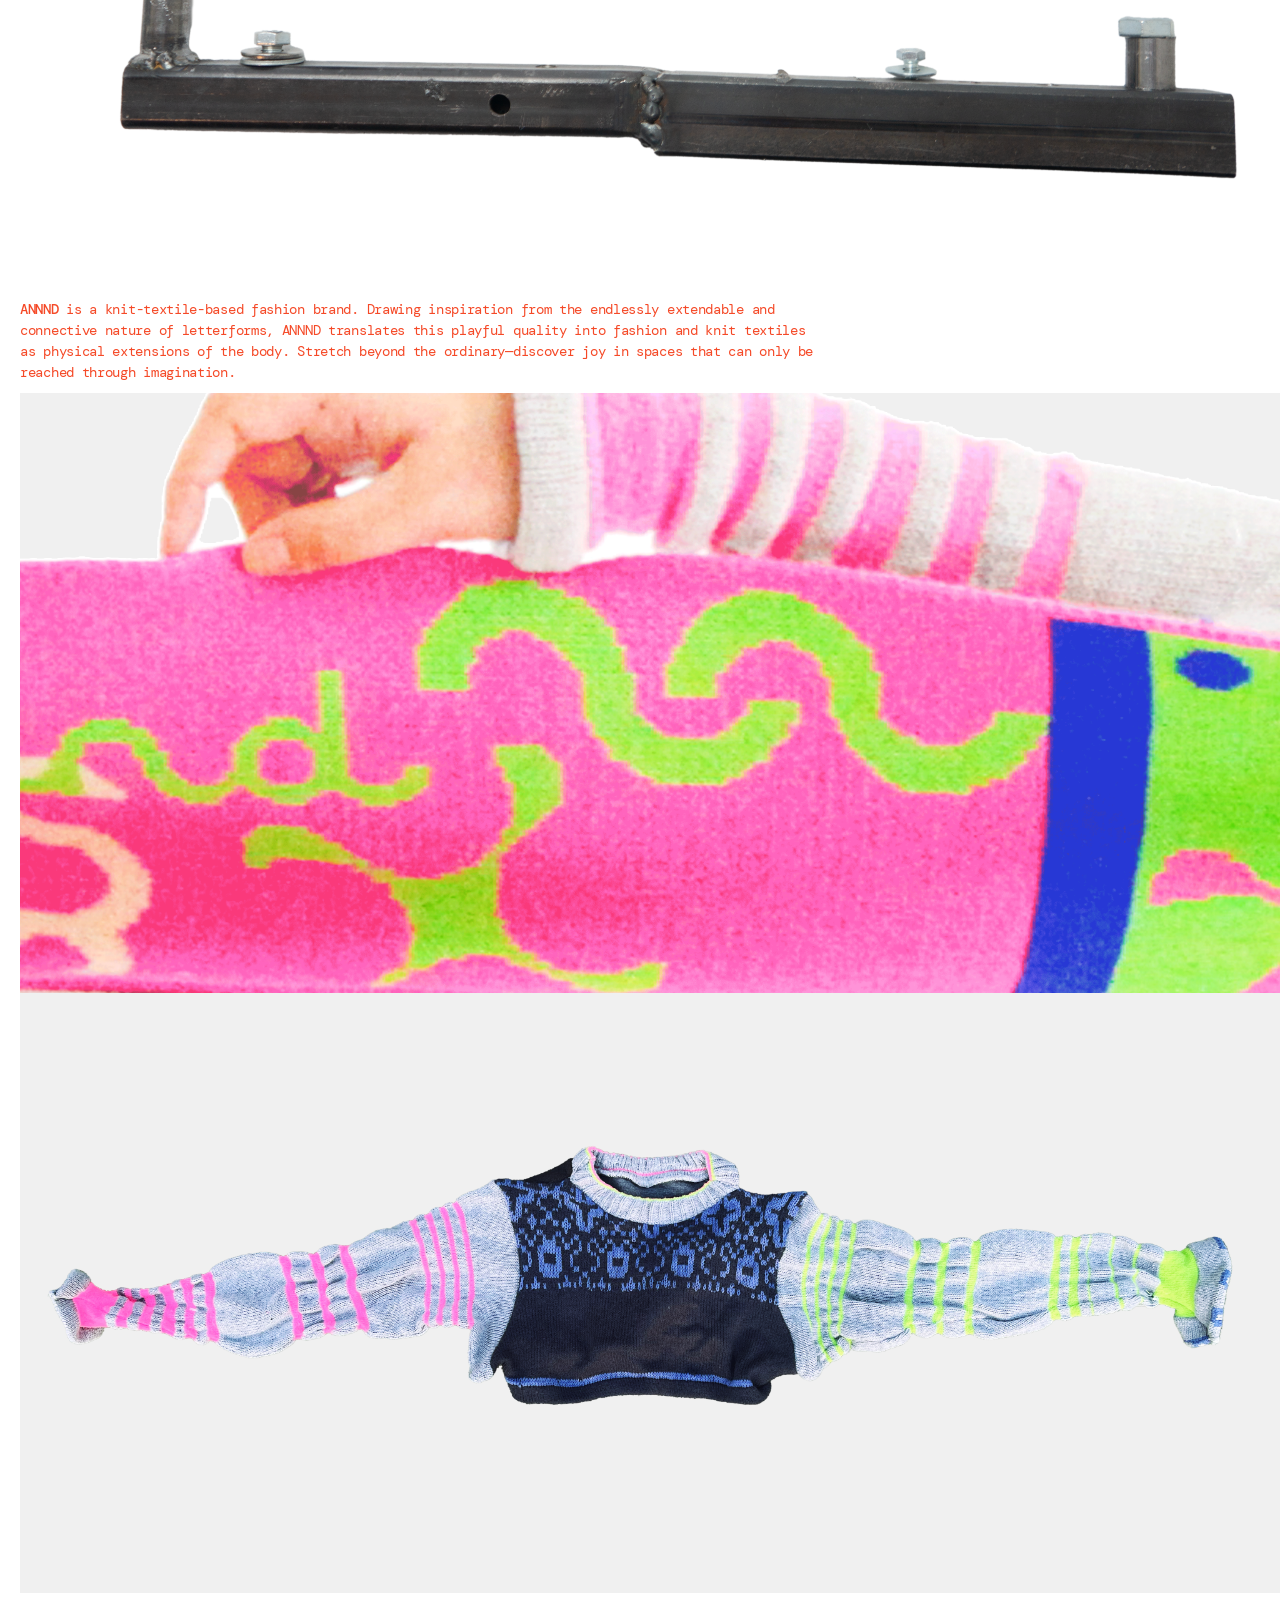
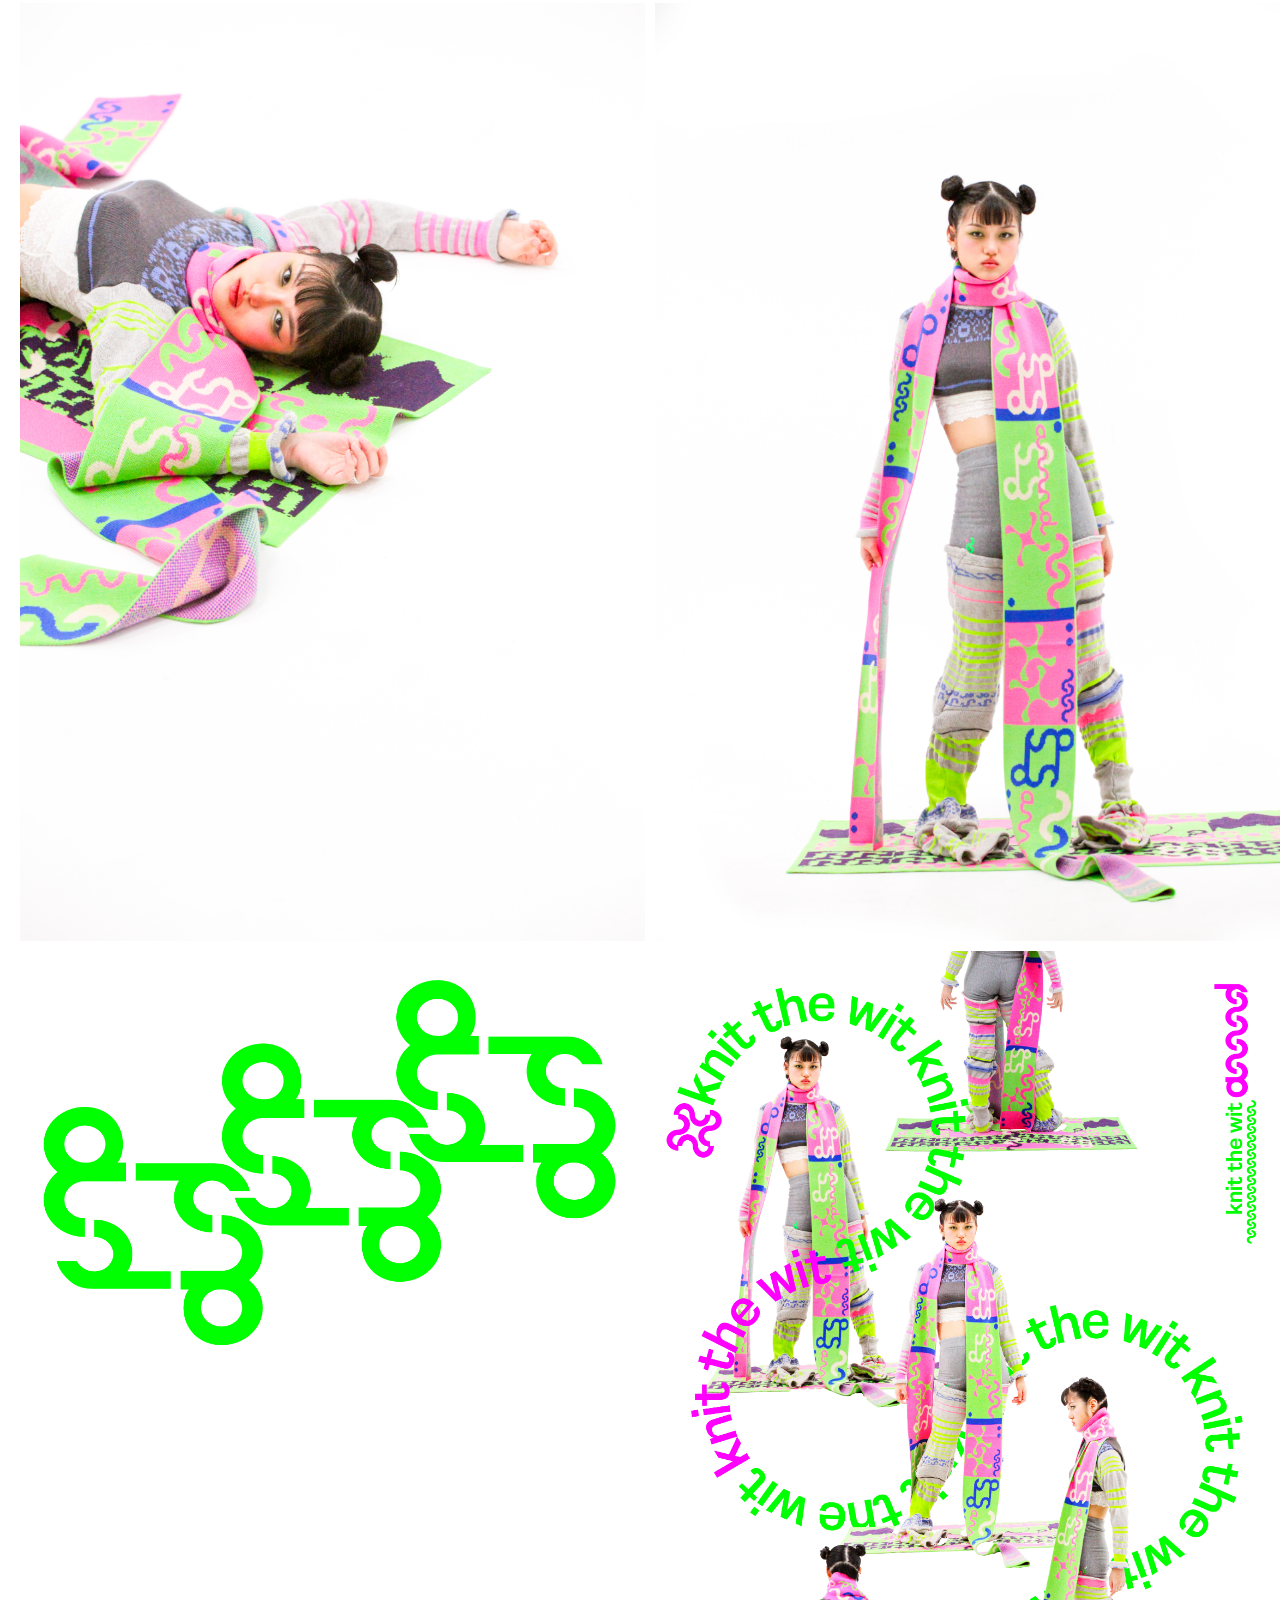
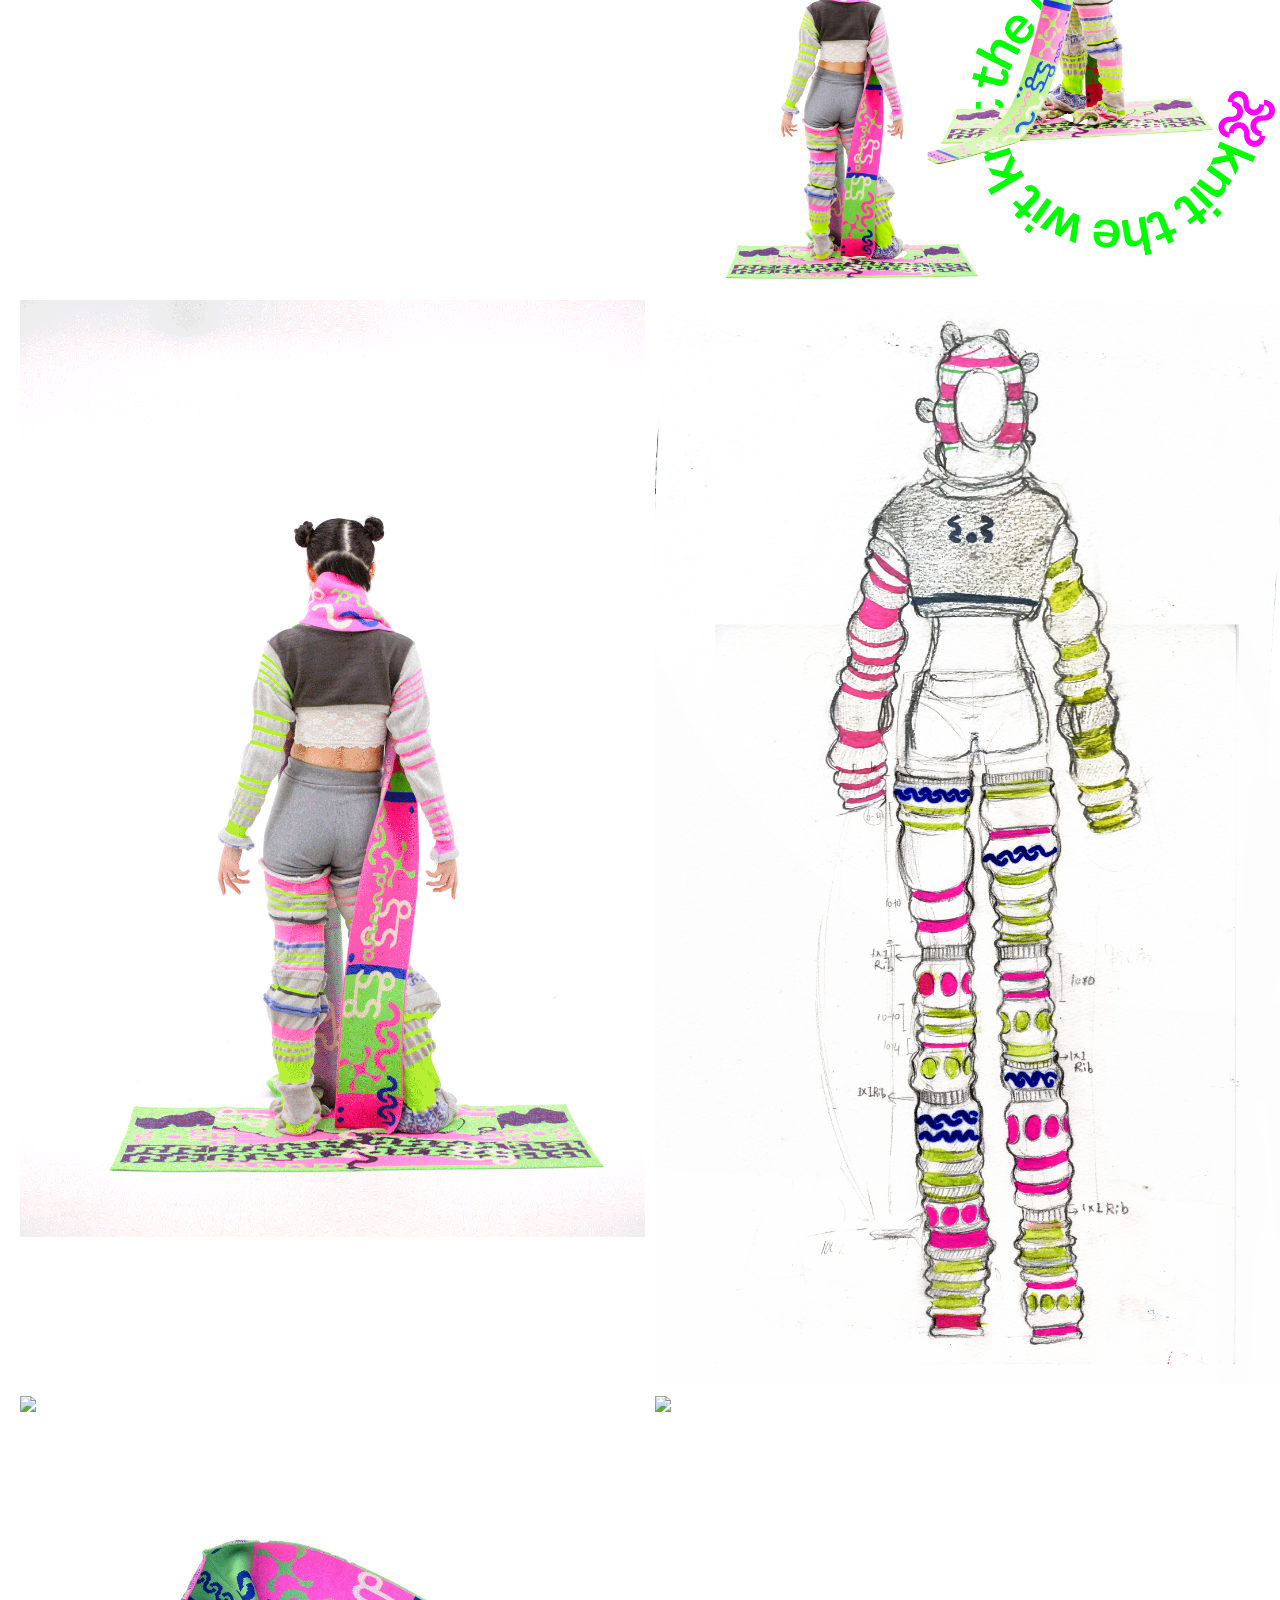
==== commit fb31903e: "Update index.html" ====
--- a/index.html
+++ b/index.html
@@ -16,7 +16,7 @@
   <br>
   
   <div class="container_archive">
-    <h2 class="sticky-text"><a href="about.html">jueun yoo</a></h2>
+    <p class="sticky-text"><a href="about.html">jueun yoo</a></p>
       <br>
       <!-- 프로젝트 2: MindTheGap -->
         <details class="project-dropdown" open>
@@ -26,23 +26,26 @@
 
           <!-- 드롭다운으로 아래에 펼쳐지는 내용 -->
           <div class="hero-media">
+  <img src="images/Mtg_hero.png" 
+    width="1920" 
+    height="1080"
+    fetchpriority="high"
+    decoding="async">
 </div>
             <div class="project-info">
-              
-            <br>MindtheGap
+              <p id="detailDescription"><span class="highlight">MindTheGap</span> is a visual discourse on personal space within public transportation. 
+              We all pay fares for access to public transportation services. Paying creates illusion that we can buy ourselves a certain amount of personal space within the confines of subways, trains, and buses. In reality, we have all sat or stood in overly crowded compartments gasping air, or noticed fellow passengers' belongings taking up extra seats. </p>
             </div>
  
             <div class="detail-media">
             
           <img src="images/Mindthegap.JPG">
-              <img src="gifs/Mtg_booklet.gif">
-              
+              <img src="images/Mtg_proto.png">
               <img src="images/Mtg2.jpg">
               <img src="images/Mtg3.jpg">
               <img src="images/Mtg_photo.jpg">
               <img src="images/Mtg_exhibition.png">
-              <img src="images/Mtg_proto.png">
-              
+              <img src="gifs/Mtg_booklet.gif">
             </div>
           </div>
         </details>
